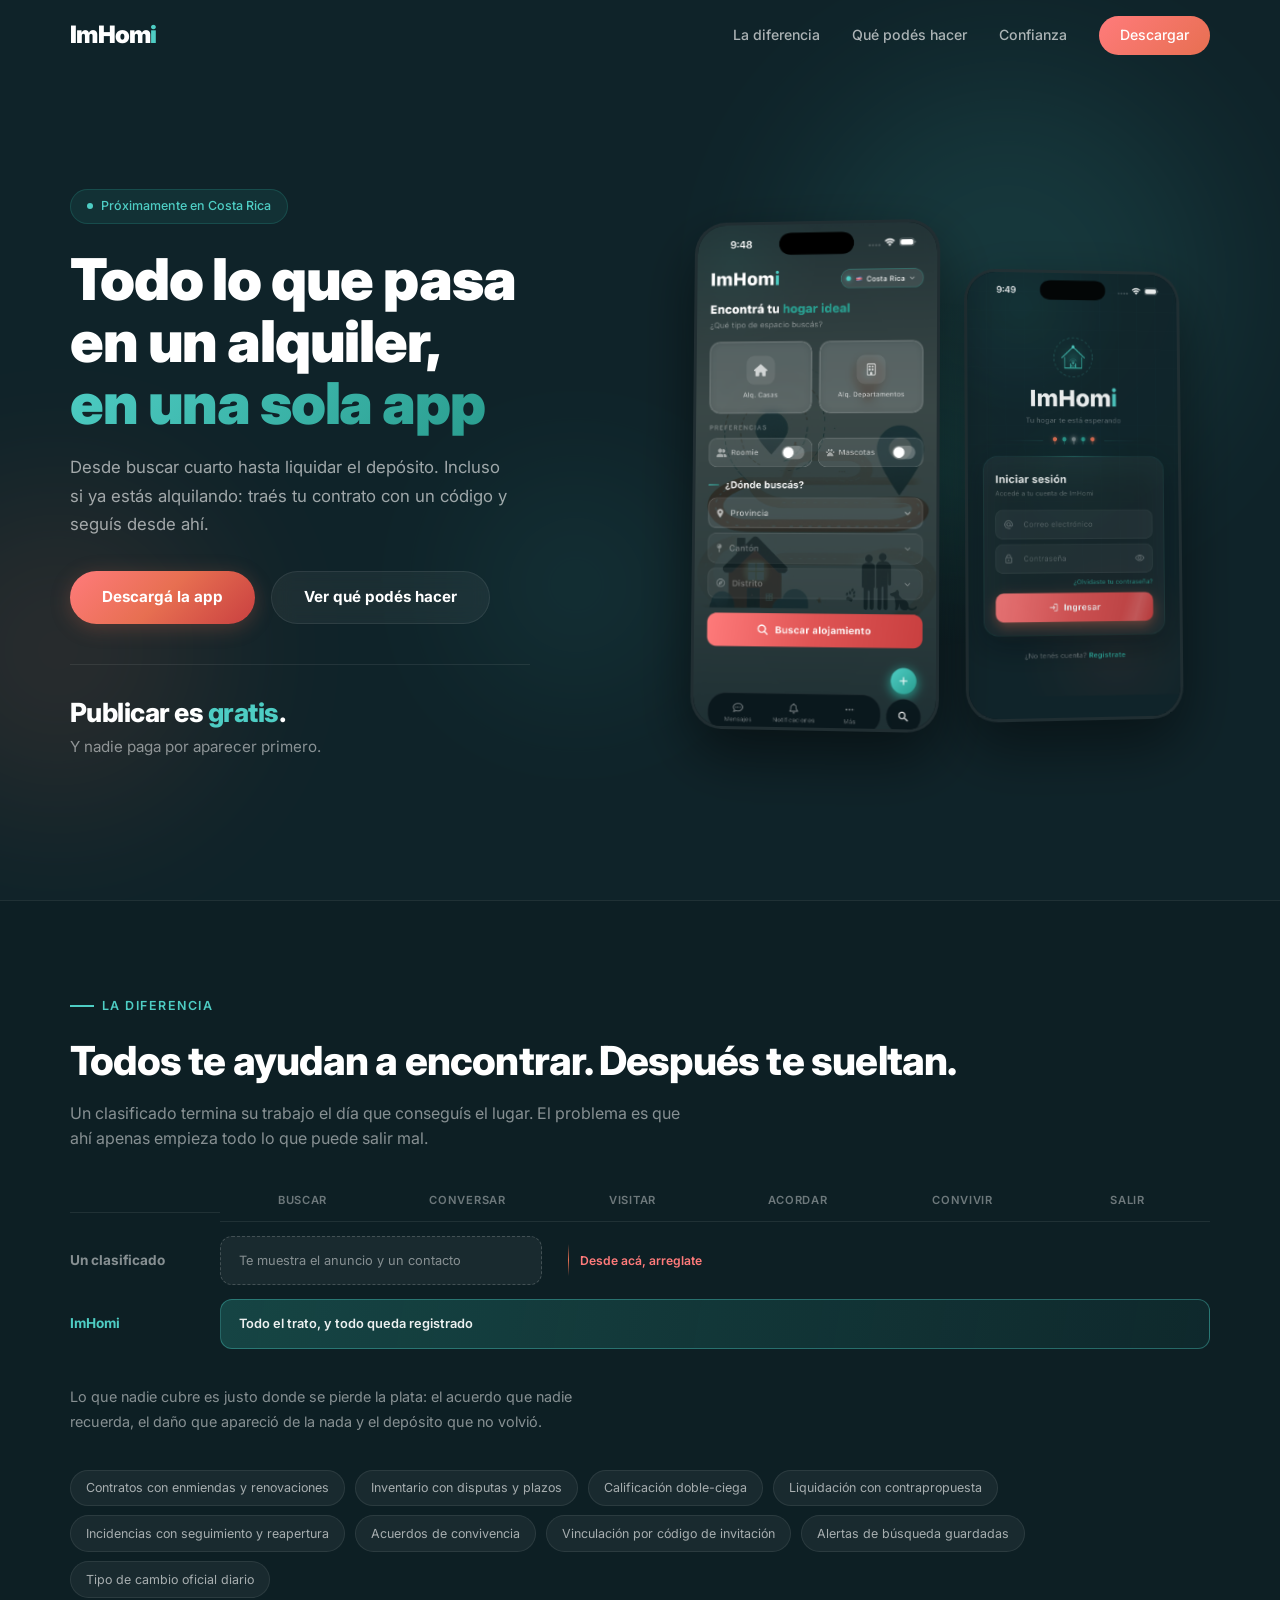
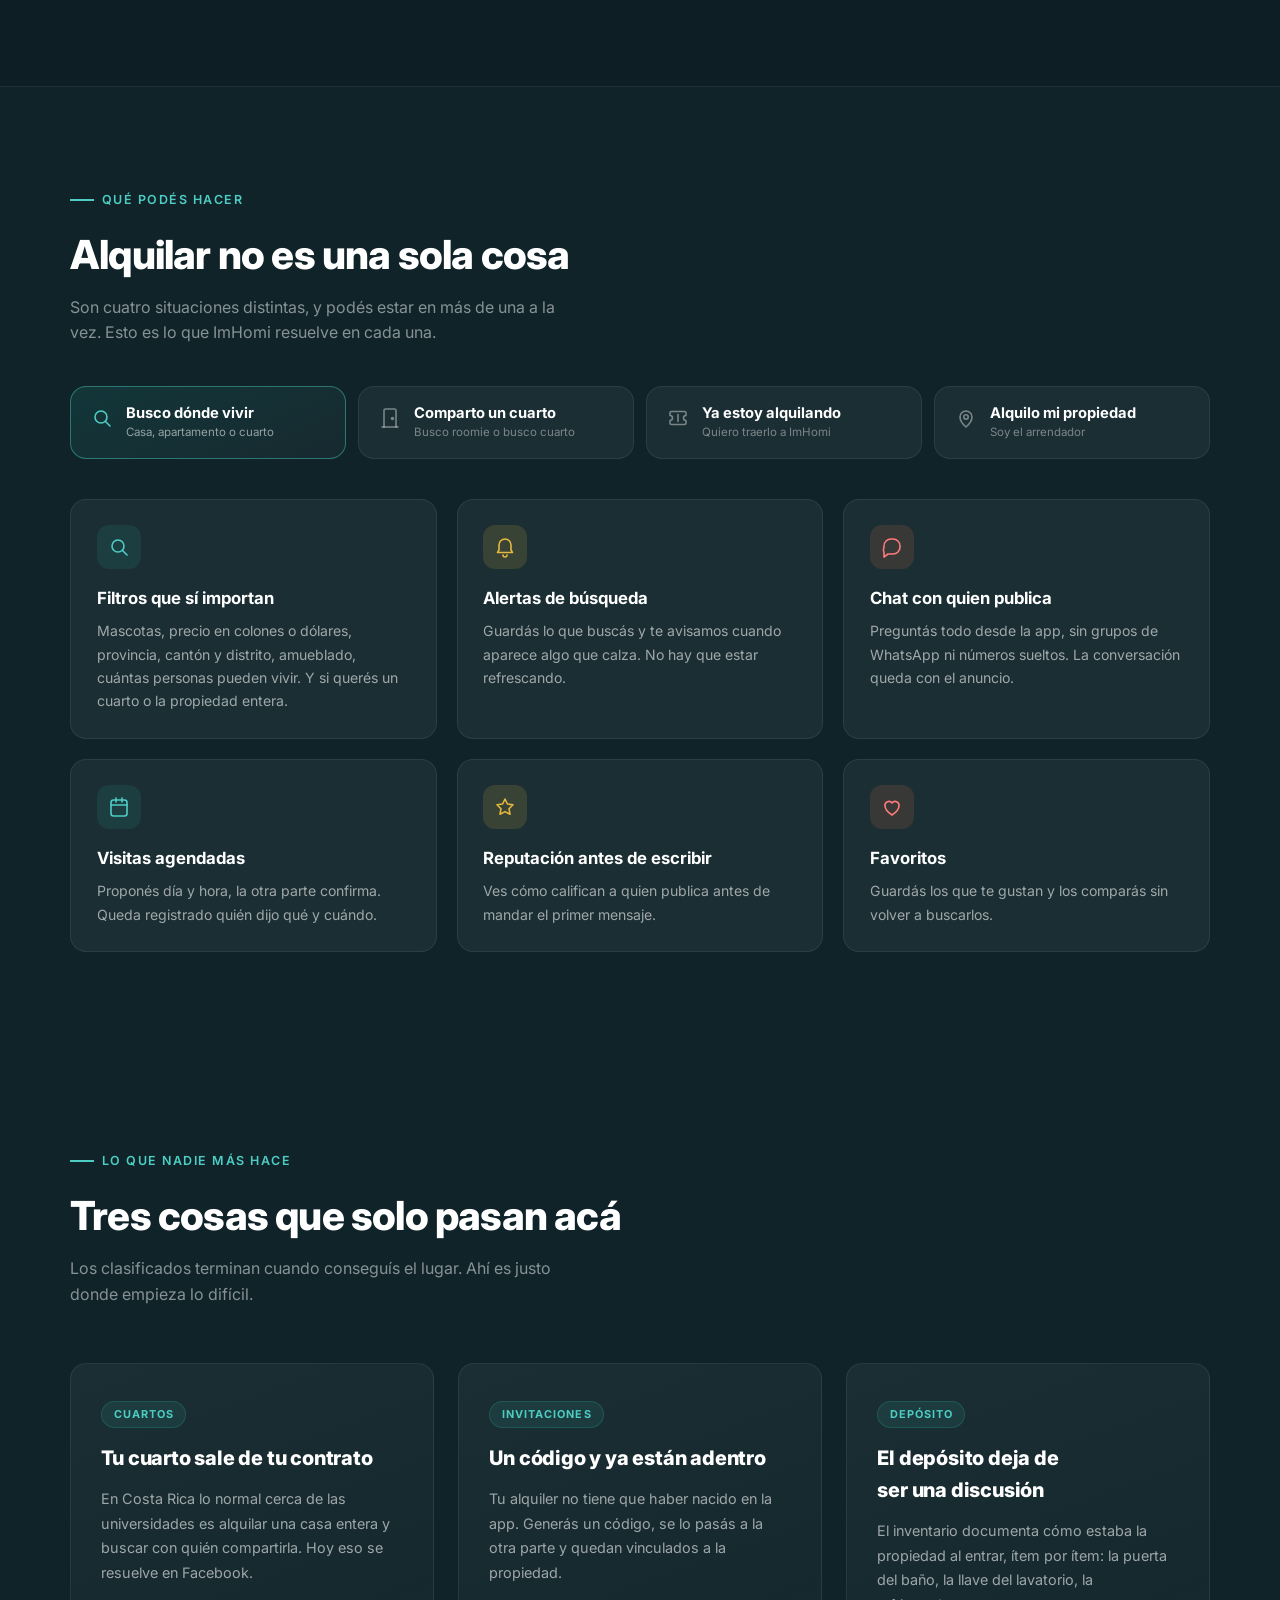
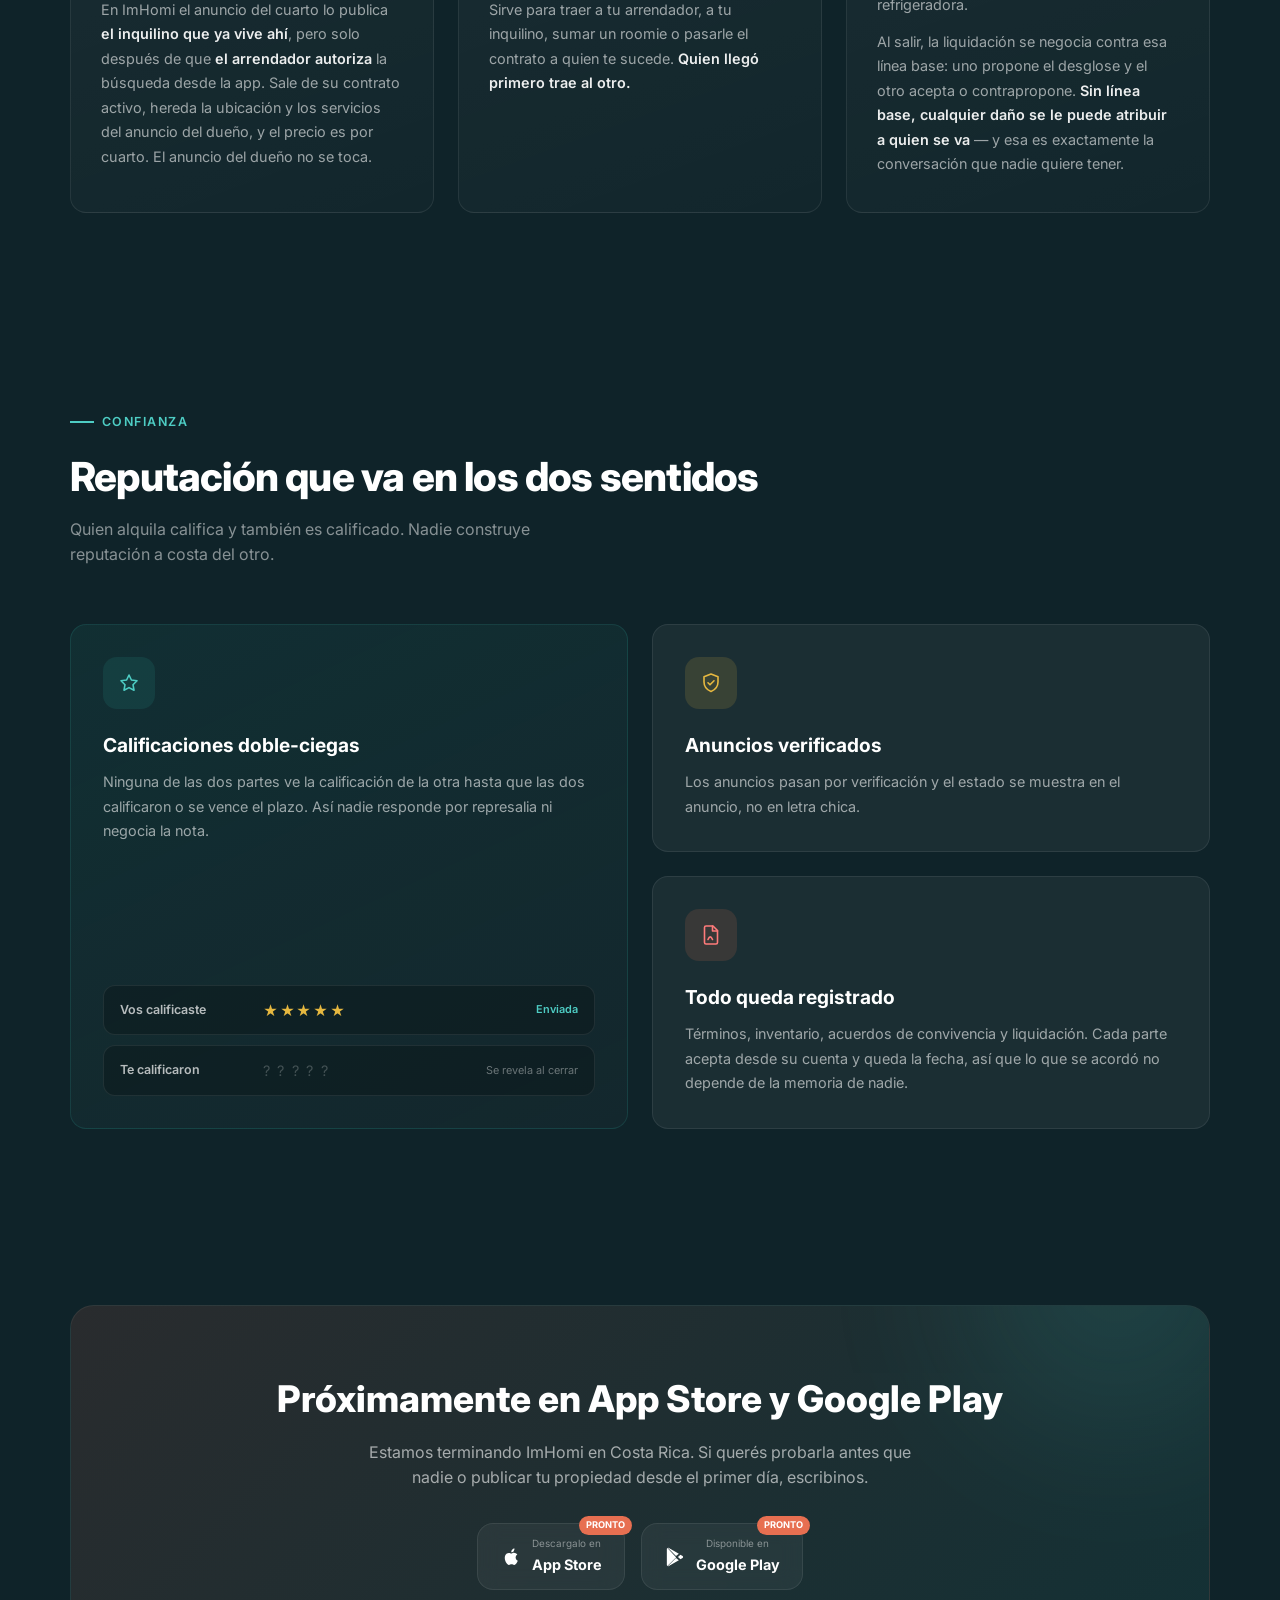
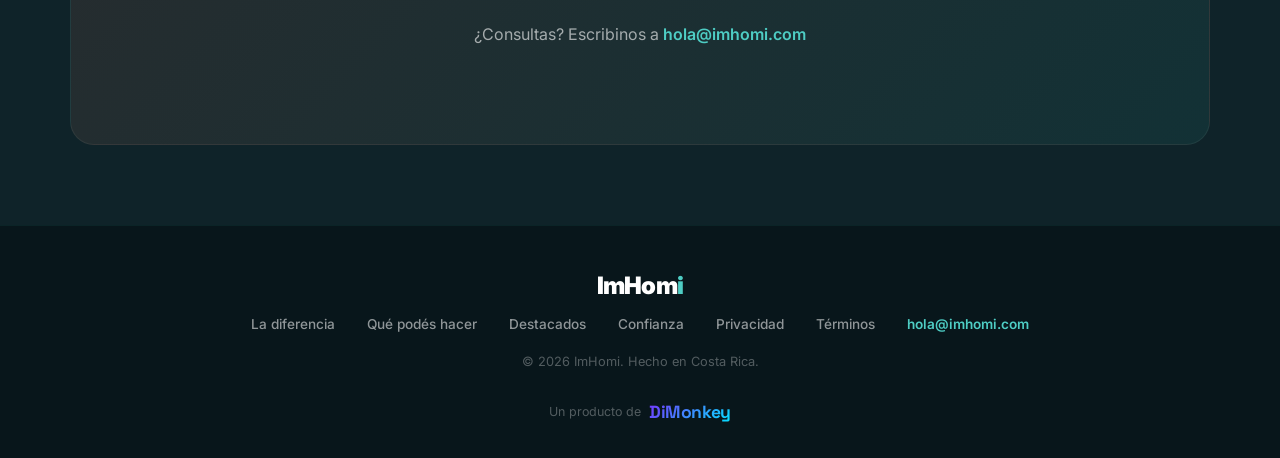
==== index.html @ 71121e6b "feat(landing): reorganizar el sitio alrededor de las capacidades de la app" ====
<!DOCTYPE html>
<html lang="es">
<head>
  <meta charset="UTF-8">
  <meta name="viewport" content="width=device-width, initial-scale=1.0">
  <title>ImHomi — Alquilar en Costa Rica, de principio a fin</title>
  <meta name="description" content="ImHomi cubre todo lo que pasa en un alquiler en Costa Rica: buscar casa o cuarto, chat, visitas, términos aceptados por ambas partes, convivencia, inventario y liquidación del depósito. Publicá gratis.">
  <meta name="keywords" content="alquiler Costa Rica, casas en alquiler, apartamentos en alquiler, cuartos en alquiler, roomie Costa Rica, contrato de alquiler, depósito de garantía, app alquiler Costa Rica">
  <meta property="og:title" content="ImHomi — Todo lo que pasa en un alquiler, en una sola app">
  <meta property="og:description" content="Desde buscar cuarto hasta liquidar el depósito. Incluso si ya estás alquilando: traés tu contrato con un código y seguís desde ahí.">
  <meta property="og:type" content="website">
  <meta property="og:locale" content="es_CR">
  <meta property="og:url" content="https://www.imhomi.com">
  <meta property="og:site_name" content="ImHomi">
  <meta property="og:image" content="https://www.imhomi.com/og-image.png">
  <meta property="og:image:width" content="1200">
  <meta property="og:image:height" content="630">
  <meta property="og:image:alt" content="ImHomi — todo lo que pasa en un alquiler, en una sola app">
  <meta name="twitter:card" content="summary_large_image">
  <meta name="twitter:title" content="ImHomi — Todo lo que pasa en un alquiler, en una sola app">
  <meta name="twitter:description" content="Desde buscar cuarto hasta liquidar el depósito. Incluso si ya estás alquilando.">
  <meta name="twitter:image" content="https://www.imhomi.com/og-image.png">
  <meta name="theme-color" content="#0F2329">
  <link rel="icon" href="/favicon.ico" sizes="16x16 32x32 48x48">
  <link rel="icon" href="/favicon.svg" type="image/svg+xml">
  <link rel="icon" href="/favicon-96.png" type="image/png" sizes="96x96">
  <link rel="apple-touch-icon" href="/apple-touch-icon.png">
  <link rel="manifest" href="/site.webmanifest">
  <link rel="preconnect" href="https://fonts.googleapis.com">
  <link rel="preconnect" href="https://fonts.gstatic.com" crossorigin>
  <link href="https://fonts.googleapis.com/css2?family=Inter:wght@300;400;500;600;700;800;900&family=Space+Grotesk:wght@500;600;700&display=swap" rel="stylesheet">
  <link rel="stylesheet" href="css/styles.css">
</head>
<body>

  <!-- Sprite de iconos. Trazo de 1.6 sobre grilla de 24, heredando currentColor. -->
  <svg class="icon-sprite" aria-hidden="true" focusable="false">
    <defs>
      <g id="i-search"><circle cx="11" cy="11" r="6"/><path d="M20 20l-4.5-4.5"/></g>
      <g id="i-bell"><path d="M18 15V10a6 6 0 1 0-12 0v5l-1.5 2.5h15L18 15Z"/><path d="M10 20a2 2 0 0 0 4 0"/></g>
      <g id="i-chat"><path d="M20 12a7 7 0 0 1-7 7H8l-4 3v-4.5A7 7 0 0 1 4 12v-1a7 7 0 0 1 7-7h2a7 7 0 0 1 7 7Z"/></g>
      <g id="i-calendar"><rect x="4" y="5" width="16" height="16" rx="2.5"/><path d="M4 10h16M9 3v4M15 3v4"/></g>
      <g id="i-star"><path d="M12 4l2.4 5 5.6.8-4 3.9 1 5.5-5-2.6-5 2.6 1-5.5-4-3.9 5.6-.8L12 4Z"/></g>
      <g id="i-heart"><path d="M12 20s-7-4.4-7-9.2A3.9 3.9 0 0 1 12 8a3.9 3.9 0 0 1 7 2.8C19 15.6 12 20 12 20Z"/></g>
      <g id="i-door"><path d="M6 21V4.5A1.5 1.5 0 0 1 7.5 3h9A1.5 1.5 0 0 1 18 4.5V21"/><path d="M4 21h16"/><circle cx="14.5" cy="12.5" r="1"/></g>
      <g id="i-users"><circle cx="9" cy="9" r="3.2"/><path d="M3.5 20a5.5 5.5 0 0 1 11 0"/><path d="M16 6.3a3.2 3.2 0 0 1 0 6.4M17.5 20a5.5 5.5 0 0 0-2.2-4.4"/></g>
      <g id="i-ticket"><path d="M4 9.5V7a1.5 1.5 0 0 1 1.5-1.5h13A1.5 1.5 0 0 1 20 7v2.5a2.5 2.5 0 0 0 0 5V17a1.5 1.5 0 0 1-1.5 1.5h-13A1.5 1.5 0 0 1 4 17v-2.5a2.5 2.5 0 0 0 0-5Z"/><path d="M12 8.5v7"/></g>
      <g id="i-split"><rect x="3.5" y="5" width="17" height="14" rx="2.5"/><path d="M12 5v14"/><circle cx="7.75" cy="12" r="1.3"/><circle cx="16.25" cy="12" r="1.3"/></g>
      <g id="i-clipboard"><rect x="5" y="5" width="14" height="16" rx="2"/><path d="M9 5V4a1 1 0 0 1 1-1h4a1 1 0 0 1 1 1v1"/><path d="M9 13l2 2 4-4"/></g>
      <g id="i-coins"><ellipse cx="12" cy="7" rx="6.5" ry="3"/><path d="M5.5 7v5c0 1.7 2.9 3 6.5 3s6.5-1.3 6.5-3V7"/><path d="M5.5 12v5c0 1.7 2.9 3 6.5 3s6.5-1.3 6.5-3v-5"/></g>
      <g id="i-shield"><path d="M12 3l7 2.8V11c0 4.3-2.9 7.8-7 9.4-4.1-1.6-7-5.1-7-9.4V5.8L12 3Z"/><path d="M9 11.8l2 2 4-4"/></g>
      <g id="i-clock"><circle cx="12" cy="12" r="8"/><path d="M12 7.5V12l3 2"/></g>
      <g id="i-tag"><path d="M11 3H4.5A1.5 1.5 0 0 0 3 4.5V11l9.5 9.5a1.5 1.5 0 0 0 2.1 0l6-6a1.5 1.5 0 0 0 0-2.1L11 3Z"/><circle cx="7.5" cy="7.5" r="1.2"/></g>
      <g id="i-doc"><path d="M14 3H7a1.5 1.5 0 0 0-1.5 1.5v15A1.5 1.5 0 0 0 7 21h10a1.5 1.5 0 0 0 1.5-1.5V7.5L14 3Z"/><path d="M13.5 3v5h5"/><path d="M9 16.5c1.5-3.5 3-3.5 4.5 0"/></g>
      <g id="i-pin"><path d="M12 21s6-5.2 6-10a6 6 0 1 0-12 0c0 4.8 6 10 6 10Z"/><circle cx="12" cy="11" r="2.2"/></g>
      <g id="i-swap"><path d="M4 8h13l-3-3M20 16H7l3 3"/></g>
    </defs>
  </svg>

  <!-- ==================== HEADER ==================== -->
  <header class="header" id="header">
    <div class="container">
      <a href="#hero" class="imhomi-logo">ImHom<span class="i-teal">i</span></a>
      <nav class="nav-links" id="nav">
        <a href="#diferencia">La diferencia</a>
        <a href="#capacidades">Qué podés hacer</a>
        <a href="#confianza">Confianza</a>
        <a href="#cta" class="nav-cta">Descargar</a>
      </nav>
      <button class="hamburger" id="hamburger" aria-label="Menú" aria-expanded="false">
        <span></span><span></span><span></span>
      </button>
    </div>
  </header>

  <!-- ==================== HERO ==================== -->
  <section class="hero" id="hero">
    <div class="orb orb--teal" style="width:420px;height:420px;top:8%;right:5%;"></div>
    <div class="orb orb--coral" style="width:320px;height:320px;bottom:10%;left:-8%;"></div>
    <div class="orb orb--teal" style="width:180px;height:180px;top:55%;left:38%;"></div>

    <div class="container">
      <div class="hero-text">
        <div class="hero-tag fade-in">
          <span class="dot"></span> Próximamente en Costa Rica
        </div>
        <h1 class="fade-in fade-in-d1">Todo lo que pasa en un alquiler, <span class="gradient-text">en una sola app</span></h1>
        <p class="fade-in fade-in-d2">
          Desde buscar cuarto hasta liquidar el depósito. Incluso si ya estás alquilando:
          traés tu contrato con un código y seguís desde ahí.
        </p>
        <div class="hero-buttons fade-in fade-in-d3">
          <a href="#cta" class="btn btn--coral">Descargá la app</a>
          <a href="#capacidades" class="btn btn--glass">Ver qué podés hacer</a>
        </div>

        <div class="hero-claim fade-in fade-in-d4">
          <strong>Publicar es <em>gratis</em>.</strong>
          <span>Y nadie paga por aparecer primero.</span>
        </div>
      </div>

      <div class="phones-showcase fade-in fade-in-d4">
        <div class="phone-glow"></div>
        <div class="phone phone--main">
          <div class="phone-screen">
            <img src="assets/images/screen-main.png" alt="Pantalla de búsqueda de ImHomi" loading="eager">
          </div>
        </div>
        <div class="phone phone--secondary">
          <div class="phone-screen">
            <img src="assets/images/screen-login.png" alt="Pantalla de inicio de sesión de ImHomi" loading="lazy">
          </div>
        </div>
      </div>
    </div>
  </section>

  <!-- ==================== LA DIFERENCIA ==================== -->
  <section class="gap" id="diferencia">
    <div class="container">
      <div class="gap-head">
        <div class="section-label fade-in">La diferencia</div>
        <h2 class="section-title fade-in">Todos te ayudan a encontrar. Después te sueltan.</h2>
        <p class="section-subtitle fade-in">
          Un clasificado termina su trabajo el día que conseguís el lugar. El problema es que
          ahí apenas empieza todo lo que puede salir mal.
        </p>
      </div>

      <!-- Pista comparativa. En pantallas angostas hace scroll horizontal
           dentro de su propio contenedor: la página nunca se mueve de lado. -->
      <div class="gap-scroll fade-in">
        <div class="gap-track">
          <span class="gap-corner" aria-hidden="true"></span>
          <!-- role explícito: display:contents descarta la semántica de lista
               en algunos lectores de pantalla. -->
          <ol class="gap-stages" role="list">
            <li>Buscar</li>
            <li>Conversar</li>
            <li>Visitar</li>
            <li>Acordar</li>
            <li>Convivir</li>
            <li>Salir</li>
          </ol>

          <span class="gap-name">Un clasificado</span>
          <div class="gap-bar gap-bar--them">
            <span>Te muestra el anuncio y un contacto</span>
          </div>
          <div class="gap-void">
            <span class="gap-cut">Desde acá, arreglate</span>
          </div>

          <span class="gap-name gap-name--us">ImHomi</span>
          <div class="gap-bar gap-bar--us">
            <span>Todo el trato, y todo queda registrado</span>
          </div>

          <!-- Rieles verticales: solo en móvil, donde las barras horizontales
               no caben. Son la comparación por longitud, que es el argumento. -->
          <span class="gap-rail gap-rail--them" aria-hidden="true"></span>
          <span class="gap-rail gap-rail--us" aria-hidden="true"></span>
        </div>
      </div>

      <p class="gap-foot fade-in">
        Lo que nadie cubre es justo donde se pierde la plata: el acuerdo que nadie recuerda,
        el daño que apareció de la nada y el depósito que no volvió.
      </p>

      <!-- Prueba de profundidad: lo que ya existe construido, sin adjetivos. -->
      <ul class="gap-proof fade-in">
        <li>Contratos con enmiendas y renovaciones</li>
        <li>Inventario con disputas y plazos</li>
        <li>Calificación doble-ciega</li>
        <li>Liquidación con contrapropuesta</li>
        <li>Incidencias con seguimiento y reapertura</li>
        <li>Acuerdos de convivencia</li>
        <li>Vinculación por código de invitación</li>
        <li>Alertas de búsqueda guardadas</li>
        <li>Tipo de cambio oficial diario</li>
      </ul>
    </div>
  </section>

  <!-- ==================== QUÉ PODÉS HACER ==================== -->
  <section class="caps" id="capacidades">
    <div class="container">
      <div class="caps-head">
        <div class="section-label fade-in">Qué podés hacer</div>
        <h2 class="section-title fade-in">Alquilar no es una sola cosa</h2>
        <p class="section-subtitle fade-in">
          Son cuatro situaciones distintas, y podés estar en más de una a la vez.
          Esto es lo que ImHomi resuelve en cada una.
        </p>
      </div>

      <div class="caps-tabs fade-in" role="tablist" aria-label="Situaciones de uso">
        <button class="caps-tab is-active" role="tab" id="tab-buscar" aria-controls="panel-buscar" aria-selected="true">
          <svg class="ico" viewBox="0 0 24 24" aria-hidden="true"><use href="#i-search"/></svg>
          <span><strong>Busco dónde vivir</strong><small>Casa, apartamento o cuarto</small></span>
        </button>
        <button class="caps-tab" role="tab" id="tab-cuarto" aria-controls="panel-cuarto" aria-selected="false" tabindex="-1">
          <svg class="ico" viewBox="0 0 24 24" aria-hidden="true"><use href="#i-door"/></svg>
          <span><strong>Comparto un cuarto</strong><small>Busco roomie o busco cuarto</small></span>
        </button>
        <button class="caps-tab" role="tab" id="tab-yaalquilo" aria-controls="panel-yaalquilo" aria-selected="false" tabindex="-1">
          <svg class="ico" viewBox="0 0 24 24" aria-hidden="true"><use href="#i-ticket"/></svg>
          <span><strong>Ya estoy alquilando</strong><small>Quiero traerlo a ImHomi</small></span>
        </button>
        <button class="caps-tab" role="tab" id="tab-propietario" aria-controls="panel-propietario" aria-selected="false" tabindex="-1">
          <svg class="ico" viewBox="0 0 24 24" aria-hidden="true"><use href="#i-pin"/></svg>
          <span><strong>Alquilo mi propiedad</strong><small>Soy el arrendador</small></span>
        </button>
      </div>

      <div class="caps-stage">
        <!-- 1 · Busco dónde vivir -->
        <div class="caps-panel is-active" role="tabpanel" id="panel-buscar" aria-labelledby="tab-buscar">
          <h3 class="caps-panel-title">Busco dónde vivir<span>Casa, apartamento o cuarto</span></h3>
          <ul class="caps-grid">
            <li class="cap">
              <span class="cap-ico cap-ico--teal"><svg viewBox="0 0 24 24" aria-hidden="true"><use href="#i-search"/></svg></span>
              <h3>Filtros que sí importan</h3>
              <p>Mascotas, precio en colones o dólares, provincia, cantón y distrito, amueblado, cuántas personas pueden vivir. Y si querés un cuarto o la propiedad entera.</p>
            </li>
            <li class="cap">
              <span class="cap-ico cap-ico--gold"><svg viewBox="0 0 24 24" aria-hidden="true"><use href="#i-bell"/></svg></span>
              <h3>Alertas de búsqueda</h3>
              <p>Guardás lo que buscás y te avisamos cuando aparece algo que calza. No hay que estar refrescando.</p>
            </li>
            <li class="cap">
              <span class="cap-ico cap-ico--coral"><svg viewBox="0 0 24 24" aria-hidden="true"><use href="#i-chat"/></svg></span>
              <h3>Chat con quien publica</h3>
              <p>Preguntás todo desde la app, sin grupos de WhatsApp ni números sueltos. La conversación queda con el anuncio.</p>
            </li>
            <li class="cap">
              <span class="cap-ico cap-ico--teal"><svg viewBox="0 0 24 24" aria-hidden="true"><use href="#i-calendar"/></svg></span>
              <h3>Visitas agendadas</h3>
              <p>Proponés día y hora, la otra parte confirma. Queda registrado quién dijo qué y cuándo.</p>
            </li>
            <li class="cap">
              <span class="cap-ico cap-ico--gold"><svg viewBox="0 0 24 24" aria-hidden="true"><use href="#i-star"/></svg></span>
              <h3>Reputación antes de escribir</h3>
              <p>Ves cómo califican a quien publica antes de mandar el primer mensaje.</p>
            </li>
            <li class="cap">
              <span class="cap-ico cap-ico--coral"><svg viewBox="0 0 24 24" aria-hidden="true"><use href="#i-heart"/></svg></span>
              <h3>Favoritos</h3>
              <p>Guardás los que te gustan y los comparás sin volver a buscarlos.</p>
            </li>
          </ul>
        </div>

        <!-- 2 · Comparto un cuarto -->
        <div class="caps-panel" role="tabpanel" id="panel-cuarto" aria-labelledby="tab-cuarto" hidden>
          <h3 class="caps-panel-title">Comparto un cuarto<span>Busco roomie o busco cuarto</span></h3>
          <ul class="caps-grid">
            <li class="cap">
              <span class="cap-ico cap-ico--teal"><svg viewBox="0 0 24 24" aria-hidden="true"><use href="#i-door"/></svg></span>
              <h3>Cuartos, no solo propiedades</h3>
              <p>Buscás cuartos como una categoría propia. El precio y el depósito que ves son <strong>por cuarto</strong>, no por la casa entera.</p>
            </li>
            <li class="cap cap--wide">
              <span class="cap-ico cap-ico--coral"><svg viewBox="0 0 24 24" aria-hidden="true"><use href="#i-doc"/></svg></span>
              <h3>Publicá tu cuarto, con permiso del dueño</h3>
              <p>Si ya vivís ahí y te sobra un cuarto, pedís la autorización a tu arrendador desde la app. Cuando la da, el anuncio sale de tu contrato activo y hereda ubicación y servicios del anuncio del dueño. Vos ponés tu precio y tu depósito. Nada de subarriendo a escondidas.</p>
            </li>
            <li class="cap">
              <span class="cap-ico cap-ico--gold"><svg viewBox="0 0 24 24" aria-hidden="true"><use href="#i-users"/></svg></span>
              <h3>Cuántos lugares quedan</h3>
              <p>El anuncio dice cuántos cupos tiene y cuántos siguen libres. Nadie escribe por un cuarto que ya se ocupó.</p>
            </li>
            <li class="cap">
              <span class="cap-ico cap-ico--teal"><svg viewBox="0 0 24 24" aria-hidden="true"><use href="#i-split"/></svg></span>
              <h3>Acuerdo de convivencia</h3>
              <p>Quién paga qué, desde cuándo y hasta cuándo. Con su propio estado, aparte del contrato del dueño.</p>
            </li>
            <li class="cap">
              <span class="cap-ico cap-ico--gold"><svg viewBox="0 0 24 24" aria-hidden="true"><use href="#i-star"/></svg></span>
              <h3>Calificá a tu roomie</h3>
              <p>La convivencia también deja reputación, no solo el trato con el arrendador.</p>
            </li>
          </ul>
        </div>

        <!-- 3 · Ya estoy alquilando -->
        <div class="caps-panel" role="tabpanel" id="panel-yaalquilo" aria-labelledby="tab-yaalquilo" hidden>
          <h3 class="caps-panel-title">Ya estoy alquilando<span>Quiero traerlo a ImHomi</span></h3>
          <ul class="caps-grid">
            <li class="cap cap--wide">
              <span class="cap-ico cap-ico--coral"><svg viewBox="0 0 24 24" aria-hidden="true"><use href="#i-ticket"/></svg></span>
              <h3>Traé tu alquiler con un código</h3>
              <p>No hace falta que empiece en ImHomi. Generás un código, se lo pasás a la otra parte y se une a la propiedad. Si todavía no tiene cuenta, se registra y acepta. Funciona en las dos direcciones: quien llegó primero trae al otro.</p>
            </li>
            <li class="cap">
              <span class="cap-ico cap-ico--teal"><svg viewBox="0 0 24 24" aria-hidden="true"><use href="#i-swap"/></svg></span>
              <h3>Cuatro maneras de sumarse</h3>
              <p>Tu arrendador, tu inquilino, un roomie, o quien te sucede en el contrato cuando te vas.</p>
            </li>
            <li class="cap">
              <span class="cap-ico cap-ico--gold"><svg viewBox="0 0 24 24" aria-hidden="true"><use href="#i-clipboard"/></svg></span>
              <h3>Inventario del inmueble</h3>
              <p>Registrás cómo estaba todo al entrar, ítem por ítem. Sin esa línea base, cualquier daño al salir se te puede atribuir a vos.</p>
            </li>
            <li class="cap">
              <span class="cap-ico cap-ico--coral"><svg viewBox="0 0 24 24" aria-hidden="true"><use href="#i-coins"/></svg></span>
              <h3>Liquidación del depósito</h3>
              <p>Al salir, una parte propone el desglose contra el inventario y la otra acepta o contrapropone. Se negocia dentro de la app, con todo a la vista, hasta que queda cerrado.</p>
            </li>
          </ul>
        </div>

        <!-- 4 · Alquilo mi propiedad -->
        <div class="caps-panel" role="tabpanel" id="panel-propietario" aria-labelledby="tab-propietario" hidden>
          <h3 class="caps-panel-title">Alquilo mi propiedad<span>Soy el arrendador</span></h3>
          <ul class="caps-grid">
            <li class="cap">
              <span class="cap-ico cap-ico--teal"><svg viewBox="0 0 24 24" aria-hidden="true"><use href="#i-tag"/></svg></span>
              <h3>Publicar es gratis</h3>
              <p>Sin comisión y sin pagar para que tu anuncio se vea. Publicás las veces que necesités.</p>
            </li>
            <li class="cap">
              <span class="cap-ico cap-ico--gold"><svg viewBox="0 0 24 24" aria-hidden="true"><use href="#i-shield"/></svg></span>
              <h3>Anuncio verificado</h3>
              <p>Pasás la verificación una vez y tu anuncio lo muestra. Quien busca sabe cuál mirar primero.</p>
            </li>
            <li class="cap">
              <span class="cap-ico cap-ico--coral"><svg viewBox="0 0 24 24" aria-hidden="true"><use href="#i-doc"/></svg></span>
              <h3>Términos que las dos partes aceptan</h3>
              <p>Nadie firma nada: cada parte acepta los términos en la app y quedan registrados. Las enmiendas y renovaciones también se aceptan una por una, así que siempre hay una sola versión vigente.</p>
            </li>
            <li class="cap">
              <span class="cap-ico cap-ico--teal"><svg viewBox="0 0 24 24" aria-hidden="true"><use href="#i-clock"/></svg></span>
              <h3>Te avisamos antes del vencimiento</h3>
              <p>Recordatorios automáticos conforme se acerca la fecha, para que renovar no se convierta en una carrera.</p>
            </li>
            <li class="cap">
              <span class="cap-ico cap-ico--gold"><svg viewBox="0 0 24 24" aria-hidden="true"><use href="#i-calendar"/></svg></span>
              <h3>Visitas ordenadas</h3>
              <p>Las solicitudes llegan a un solo lugar, con día y hora. Se acabó el hilo de mensajes cruzados.</p>
            </li>
            <li class="cap">
              <span class="cap-ico cap-ico--coral"><svg viewBox="0 0 24 24" aria-hidden="true"><use href="#i-star"/></svg></span>
              <h3>Reputación de los dos lados</h3>
              <p>Calificás al inquilino y el inquilino te califica a vos. La buena conducta se acumula.</p>
            </li>
          </ul>
        </div>
      </div>
    </div>
  </section>

  <!-- ==================== DESTACADOS ==================== -->
  <section class="hi" id="destacados">
    <div class="container">
      <div class="hi-head">
        <div class="section-label fade-in">Lo que nadie más hace</div>
        <h2 class="section-title fade-in">Tres cosas que solo pasan acá</h2>
        <p class="section-subtitle fade-in">
          Los clasificados terminan cuando conseguís el lugar. Ahí es justo donde empieza lo difícil.
        </p>
      </div>

      <div class="hi-grid">
        <article class="hi-card fade-in">
          <span class="hi-tag">Cuartos</span>
          <h3>Tu cuarto sale de tu contrato</h3>
          <p>
            En Costa Rica lo normal cerca de las universidades es alquilar una casa entera y buscar
            con quién compartirla. Hoy eso se resuelve en Facebook.
          </p>
          <p>
            En ImHomi el anuncio del cuarto lo publica <strong>el inquilino que ya vive ahí</strong>,
            pero solo después de que <strong>el arrendador autoriza</strong> la búsqueda desde la app.
            Sale de su contrato activo, hereda la ubicación y los servicios del anuncio del dueño, y
            el precio es por cuarto. El anuncio del dueño no se toca.
          </p>
        </article>

        <article class="hi-card fade-in fade-in-d1">
          <span class="hi-tag">Invitaciones</span>
          <h3>Un código y ya están adentro</h3>
          <p>
            Tu alquiler no tiene que haber nacido en la app. Generás un código, se lo pasás a la otra
            parte y quedan vinculados a la propiedad.
          </p>
          <p>
            Sirve para traer a tu arrendador, a tu inquilino, sumar un roomie o pasarle el contrato a
            quien te sucede. <strong>Quien llegó primero trae al otro.</strong>
          </p>
        </article>

        <article class="hi-card fade-in fade-in-d2">
          <span class="hi-tag">Depósito</span>
          <h3>El depósito deja de ser una discusión</h3>
          <p>
            El inventario documenta cómo estaba la propiedad al entrar, ítem por ítem: la puerta del
            baño, la llave del lavatorio, la refrigeradora.
          </p>
          <p>
            Al salir, la liquidación se negocia contra esa línea base: uno propone el desglose y el
            otro acepta o contrapropone. <strong>Sin línea base, cualquier daño se le puede atribuir
            a quien se va</strong> — y esa es exactamente la conversación que nadie quiere tener.
          </p>
        </article>
      </div>
    </div>
  </section>

  <!-- ==================== CONFIANZA ==================== -->
  <section class="trust" id="confianza">
    <div class="container">
      <div class="section-label fade-in">Confianza</div>
      <h2 class="section-title fade-in">Reputación que va en los dos sentidos</h2>
      <p class="section-subtitle fade-in">
        Quien alquila califica y también es calificado. Nadie construye reputación a costa del otro.
      </p>

      <div class="trust-grid">
        <div class="trust-card trust-card--wide fade-in">
          <div class="trust-icon fi-teal">
            <svg viewBox="0 0 24 24" aria-hidden="true"><use href="#i-star"/></svg>
          </div>
          <h3>Calificaciones doble-ciegas</h3>
          <p>
            Ninguna de las dos partes ve la calificación de la otra hasta que las dos calificaron o
            se vence el plazo. Así nadie responde por represalia ni negocia la nota.
          </p>
          <div class="trust-demo" aria-hidden="true">
            <div class="trust-demo-row">
              <span class="trust-demo-label">Vos calificaste</span>
              <span class="trust-demo-stars">★★★★★</span>
              <span class="trust-demo-state trust-demo-state--sent">Enviada</span>
            </div>
            <div class="trust-demo-row">
              <span class="trust-demo-label">Te calificaron</span>
              <span class="trust-demo-stars trust-demo-stars--hidden">? ? ? ? ?</span>
              <span class="trust-demo-state">Se revela al cerrar</span>
            </div>
          </div>
        </div>

        <div class="trust-card fade-in fade-in-d1">
          <div class="trust-icon fi-gold">
            <svg viewBox="0 0 24 24" aria-hidden="true"><use href="#i-shield"/></svg>
          </div>
          <h3>Anuncios verificados</h3>
          <p>Los anuncios pasan por verificación y el estado se muestra en el anuncio, no en letra chica.</p>
        </div>

        <div class="trust-card fade-in fade-in-d2">
          <div class="trust-icon fi-coral">
            <svg viewBox="0 0 24 24" aria-hidden="true"><use href="#i-doc"/></svg>
          </div>
          <h3>Todo queda registrado</h3>
          <p>Términos, inventario, acuerdos de convivencia y liquidación. Cada parte acepta desde su cuenta y queda la fecha, así que lo que se acordó no depende de la memoria de nadie.</p>
        </div>
      </div>
    </div>
  </section>

  <!-- ==================== CTA ==================== -->
  <section class="cta" id="cta">
    <div class="container">
      <div class="cta-box fade-in">
        <div class="orb orb--teal" style="width:300px;height:300px;top:-40%;right:-5%;"></div>
        <h2>Próximamente en App Store y Google Play</h2>
        <p>
          Estamos terminando ImHomi en Costa Rica. Si querés probarla antes que nadie o publicar
          tu propiedad desde el primer día, escribinos.
        </p>
        <div class="store-badges">
          <div class="store-badge">
            <span class="badge-soon">Pronto</span>
            <svg viewBox="0 0 24 24" aria-hidden="true"><path d="M17.05 12.54c-.02-2.2 1.8-3.26 1.88-3.31-1.02-1.5-2.61-1.7-3.18-1.72-1.35-.14-2.64.8-3.33.8-.69 0-1.75-.78-2.87-.76-1.48.02-2.84.86-3.6 2.18-1.53 2.66-.39 6.6 1.1 8.76.73 1.06 1.6 2.25 2.74 2.2 1.1-.04 1.51-.71 2.84-.71 1.32 0 1.7.71 2.86.69 1.18-.02 1.93-1.08 2.65-2.14.84-1.23 1.18-2.42 1.2-2.48-.03-.01-2.29-.88-2.31-3.5zM14.9 5.6c.6-.74 1.01-1.76.9-2.78-.87.04-1.93.58-2.56 1.31-.56.65-1.05 1.69-.92 2.68.97.08 1.97-.49 2.58-1.21z"/></svg>
            <div class="store-badge-text">
              <small>Descargalo en</small>
              <strong>App Store</strong>
            </div>
          </div>
          <div class="store-badge">
            <span class="badge-soon">Pronto</span>
            <svg viewBox="0 0 24 24" aria-hidden="true"><path d="M3.6 2.2c-.3.3-.5.8-.5 1.4v16.8c0 .6.2 1.1.5 1.4l.1.1 9.4-9.4v-.2L3.7 2.1l-.1.1zm12.6 6.3L13.1 11l-9-9c.2-.1.5-.1.7 0l11.4 6.5zM17.9 9.6l2.4 1.4c.7.4.7 1.6 0 2l-2.4 1.4-2.7-2.4 2.7-2.4zM13.1 13l3.1 2.5-11.4 6.5c-.2.1-.5.1-.7 0l9-9z"/></svg>
            <div class="store-badge-text">
              <small>Disponible en</small>
              <strong>Google Play</strong>
            </div>
          </div>
        </div>
        <p class="cta-contact">
          ¿Consultas? Escribinos a <a href="mailto:hola@imhomi.com">hola@imhomi.com</a>
        </p>
      </div>
    </div>
  </section>

  <!-- ==================== FOOTER ==================== -->
  <footer class="footer">
    <div class="container">
      <a href="#hero" class="imhomi-logo">ImHom<span class="i-teal">i</span></a>
      <nav class="footer-links">
        <a href="#diferencia">La diferencia</a>
        <a href="#capacidades">Qué podés hacer</a>
        <a href="#destacados">Destacados</a>
        <a href="#confianza">Confianza</a>
        <a href="privacy.html">Privacidad</a>
        <a href="terms.html">Términos</a>
        <a href="mailto:hola@imhomi.com" class="footer-email">hola@imhomi.com</a>
      </nav>
      <p class="footer-copy">© <span id="year">2026</span> ImHomi. Hecho en Costa Rica.</p>
      <a href="https://www.dimonkey.com" target="_blank" rel="noopener" class="footer-brand">
        Un producto de <span class="dm-logo">DiMonkey</span>
      </a>
    </div>
  </footer>

  <script src="js/main.js"></script>
</body>
</html>
---- css/styles.css ----
/* =============================================
   ImHomi Landing — v2 Dark Theme
   Palette from mobile app + DiMonkey branding
   ============================================= */
*, *::before, *::after { margin: 0; padding: 0; box-sizing: border-box; }

:root {
  --bg-primary:    #0F2329;
  --bg-nav:        #08161B;
  --bg-card:       #1E3842;
  --bg-tertiary:   #264653;
  --coral:         #E76F51;
  --coral-light:   #FF7B7B;
  --coral-dark:    #C94040;
  --teal:          #2A9D8F;
  --teal-light:    #4ECDC4;
  --white:         #FFFFFF;
  --gold:          #E6B840;
  --dm-purple:     #7B2FFF;
  --dm-cyan:       #00E5FF;
  --glass-bg:      rgba(255,255,255,0.05);
  --glass-border:  rgba(255,255,255,0.08);
  --glass-hover:   rgba(255,255,255,0.1);
  --radius:        16px;
  --radius-pill:   30px;
  --transition:    0.35s cubic-bezier(0.4, 0, 0.2, 1);
}

html { scroll-behavior: smooth; font-size: 16px; }

body {
  font-family: 'Inter', system-ui, sans-serif;
  color: var(--white);
  background: var(--bg-primary);
  line-height: 1.6;
  overflow-x: hidden;
}

a { color: inherit; text-decoration: none; }
img { max-width: 100%; display: block; }
ul { list-style: none; }
.container { width: 90%; max-width: 1140px; margin: 0 auto; }

/* Scrollbar */
::-webkit-scrollbar { width: 6px; }
::-webkit-scrollbar-track { background: var(--bg-nav); }
::-webkit-scrollbar-thumb { background: var(--teal); border-radius: 3px; }

/* ---------- Animated Orbs ---------- */
.orb {
  position: absolute; border-radius: 50%; filter: blur(80px);
  opacity: 0.12; pointer-events: none; z-index: 0;
}
.orb--teal { background: var(--teal-light); animation: orbFloat 8s ease-in-out infinite; }
.orb--coral { background: var(--coral); animation: orbFloat 10s ease-in-out infinite reverse; }
@keyframes orbFloat {
  0%, 100% { transform: translate(0, 0) scale(1); opacity: 0.10; }
  33%  { transform: translate(30px, -40px) scale(1.1); opacity: 0.16; }
  66%  { transform: translate(-20px, 20px) scale(0.95); opacity: 0.08; }
}

/* ---------- Fade-in Animations ---------- */
.fade-in {
  opacity: 0; transform: translateY(28px);
  transition: opacity 0.7s ease, transform 0.7s ease;
}
.fade-in.visible { opacity: 1; transform: translateY(0); }
.fade-in-d1 { transition-delay: 0.1s; }
.fade-in-d2 { transition-delay: 0.2s; }
.fade-in-d3 { transition-delay: 0.3s; }
.fade-in-d4 { transition-delay: 0.4s; }

/* ---------- ImHomi Text Logo ---------- */
.imhomi-logo {
  font-family: 'Inter', sans-serif;
  font-weight: 900;
  font-size: 1.5rem;
  letter-spacing: -0.03em;
  line-height: 1;
}
.imhomi-logo .i-teal { color: var(--teal-light); }

/* ============ HEADER ============ */
.header {
  position: fixed; top: 0; left: 0; right: 0;
  z-index: 1000; padding: 1rem 0;
  transition: background var(--transition), backdrop-filter var(--transition), padding var(--transition);
}
.header.scrolled {
  background: rgba(8, 22, 27, 0.88);
  backdrop-filter: blur(24px);
  -webkit-backdrop-filter: blur(24px);
  border-bottom: 1px solid rgba(42, 157, 143, 0.15);
  padding: 0.65rem 0;
}
.header .container {
  display: flex; align-items: center; justify-content: space-between;
}

.nav-links { display: flex; gap: 2rem; align-items: center; }
.nav-links a {
  font-size: 0.88rem; font-weight: 500;
  color: rgba(255, 255, 255, 0.65);
  transition: color var(--transition);
  position: relative;
}
.nav-links a:hover,
.nav-links a.active { color: var(--teal-light); }
.nav-links a::after {
  content: ''; position: absolute; bottom: -4px; left: 0;
  width: 0; height: 2px; background: var(--teal-light);
  transition: width var(--transition);
}
.nav-links a:hover::after,
.nav-links a.active::after { width: 100%; }

.nav-cta {
  padding: 0.5rem 1.3rem;
  border-radius: var(--radius-pill);
  background: linear-gradient(135deg, var(--coral-light), var(--coral));
  font-weight: 600; font-size: 0.85rem;
  color: var(--white) !important;
  transition: transform var(--transition), box-shadow var(--transition);
}
.nav-cta:hover {
  transform: translateY(-1px);
  box-shadow: 0 4px 20px rgba(231, 111, 81, 0.35);
}
.nav-cta::after { display: none !important; }

/* Hamburger */
.hamburger {
  display: none; flex-direction: column; gap: 5px;
  cursor: pointer; background: none; border: none; padding: 4px;
}
.hamburger span {
  width: 24px; height: 2px; background: var(--white);
  border-radius: 2px; transition: var(--transition);
}

/* ============ HERO ============ */
.hero {
  min-height: 100vh; display: flex; align-items: center;
  padding: 7rem 0 4rem; position: relative; overflow: hidden;
}
.hero .container {
  display: grid; grid-template-columns: 1fr 1fr;
  gap: 3rem; align-items: center;
  position: relative; z-index: 1;
}

.hero-tag {
  display: inline-flex; align-items: center; gap: 0.5rem;
  padding: 0.4rem 1rem; border-radius: var(--radius-pill);
  background: rgba(42, 157, 143, 0.12);
  border: 1px solid rgba(42, 157, 143, 0.25);
  font-size: 0.78rem; font-weight: 500; color: var(--teal-light);
  margin-bottom: 1.5rem;
}
.hero-tag .dot {
  width: 6px; height: 6px; background: var(--teal-light);
  border-radius: 50%; animation: pulse 2s ease-in-out infinite;
}
@keyframes pulse { 0%, 100% { opacity: 1; } 50% { opacity: 0.3; } }

.hero h1 {
  font-size: clamp(2.4rem, 5vw, 3.6rem);
  font-weight: 900; line-height: 1.08;
  margin-bottom: 1.2rem; letter-spacing: -0.02em;
  text-wrap: balance;
}
.hero h1 .gradient-text {
  background: linear-gradient(135deg, var(--teal-light), var(--teal));
  -webkit-background-clip: text; -webkit-text-fill-color: transparent;
  background-clip: text;
}
.hero p {
  font-size: 1.05rem; color: rgba(255, 255, 255, 0.6);
  max-width: 440px; margin-bottom: 2rem; line-height: 1.7;
}

.hero-buttons { display: flex; gap: 1rem; flex-wrap: wrap; }

/* ---------- Buttons ---------- */
.btn {
  display: inline-flex; align-items: center; gap: 0.5rem;
  padding: 0.85rem 2rem; border-radius: var(--radius-pill);
  font-weight: 700; font-size: 0.95rem; border: none; cursor: pointer;
  transition: transform var(--transition), box-shadow var(--transition);
}
.btn:hover { transform: translateY(-2px); }

.btn--coral {
  background: linear-gradient(135deg, var(--coral-light), var(--coral), var(--coral-dark));
  color: var(--white); box-shadow: 0 4px 20px rgba(231, 111, 81, 0.25);
}
.btn--coral:hover { box-shadow: 0 8px 30px rgba(231, 111, 81, 0.4); }

.btn--glass {
  background: var(--glass-bg); border: 1px solid var(--glass-border);
  color: var(--white); backdrop-filter: blur(10px);
}
.btn--glass:hover { background: var(--glass-hover); }

/* ---------- Phone Showcase ---------- */
.phones-showcase {
  display: flex; gap: 1.5rem; justify-content: center; align-items: center;
  position: relative; perspective: 1200px;
}
.phone-glow {
  position: absolute; width: 350px; height: 350px;
  background: radial-gradient(circle, rgba(42, 157, 143, 0.16) 0%, transparent 70%);
  border-radius: 50%; top: 50%; left: 50%;
  transform: translate(-50%, -50%); z-index: -1;
  animation: glowPulse 5s ease-in-out infinite;
}
@keyframes glowPulse {
  0%, 100% { transform: translate(-50%, -50%) scale(1); opacity: 0.5; }
  50% { transform: translate(-50%, -50%) scale(1.15); opacity: 0.9; }
}

.phone {
  border-radius: 32px; border: 3px solid rgba(255, 255, 255, 0.1);
  background: var(--bg-nav); overflow: hidden; position: relative;
  box-shadow: 0 25px 60px rgba(0, 0, 0, 0.5), inset 0 0 30px rgba(0, 0, 0, 0.3);
  transition: transform 0.6s ease;
}
.phone--main {
  width: 250px; height: 510px;
  transform: rotateY(-5deg) rotateX(2deg); z-index: 2;
}
.phone--secondary {
  width: 220px; height: 450px;
  transform: rotateY(6deg) rotateX(2deg) translateY(20px);
  z-index: 1; opacity: 0.9;
}
.phone--main:hover { transform: rotateY(0) rotateX(0) scale(1.02); }
.phone--secondary:hover { transform: rotateY(0) rotateX(0) translateY(10px) scale(1.02); opacity: 1; }

.phone-screen { width: 100%; height: 100%; }
.phone-screen img { width: 100%; height: 100%; object-fit: cover; object-position: top; }

/* ============ SECTION SHARED ============ */
.section-label {
  display: inline-flex; align-items: center; gap: 0.5rem;
  font-size: 0.78rem; font-weight: 600; color: var(--teal-light);
  text-transform: uppercase; letter-spacing: 0.12em; margin-bottom: 0.8rem;
}
.section-label::before {
  content: ''; width: 24px; height: 2px; background: var(--teal-light);
}

.section-title {
  font-size: clamp(1.8rem, 4vw, 2.5rem);
  font-weight: 800; margin-bottom: 0.5rem; letter-spacing: -0.02em;
  text-wrap: balance;
}
.section-subtitle {
  color: rgba(255, 255, 255, 0.5); font-size: 1rem;
  margin-bottom: 3.5rem; max-width: 500px;
  text-wrap: pretty;
}

/* ============ ICONOS ============ */
/* El sprite vive en el DOM pero no ocupa lugar. */
.icon-sprite { position: absolute; width: 0; height: 0; overflow: hidden; }

/* Los iconos son de trazo y heredan el color del contenedor. */
.ico,
.cap-ico svg,
.trust-icon svg {
  width: 24px; height: 24px;
  fill: none; stroke: currentColor; stroke-width: 1.6;
  stroke-linecap: round; stroke-linejoin: round;
}

/* ============ CAPACIDADES (qué podés hacer) ============ */
.caps { padding: 6rem 0; position: relative; }
.caps-head { margin-bottom: 2.5rem; }
.caps-head .section-subtitle { margin-bottom: 0; }

/* --- Selector de situación --- */
.caps-tabs {
  display: grid; grid-template-columns: repeat(4, 1fr);
  gap: 0.75rem; margin-bottom: 2.5rem;
}
.caps-tab {
  display: flex; align-items: flex-start; gap: 0.75rem;
  text-align: left; padding: 1.1rem 1.2rem;
  border-radius: var(--radius);
  background: var(--glass-bg); border: 1px solid var(--glass-border);
  color: inherit; font: inherit; cursor: pointer;
  transition: background var(--transition), border-color var(--transition), transform var(--transition);
}
.caps-tab:hover { background: var(--glass-hover); transform: translateY(-2px); }
.caps-tab:focus-visible { outline: 2px solid var(--teal-light); outline-offset: 3px; }
.caps-tab .ico {
  flex: none; margin-top: 2px;
  color: rgba(255, 255, 255, 0.42);
  transition: color var(--transition);
}
.caps-tab > span { display: flex; flex-direction: column; gap: 0.15rem; min-width: 0; }
.caps-tab strong { font-size: 0.92rem; font-weight: 700; line-height: 1.25; }
.caps-tab small {
  font-size: 0.72rem; line-height: 1.3;
  color: rgba(255, 255, 255, 0.42);
}
.caps-tab.is-active {
  background: linear-gradient(155deg, rgba(42, 157, 143, 0.16), rgba(255, 255, 255, 0.03));
  border-color: rgba(78, 205, 196, 0.45);
}
.caps-tab.is-active .ico { color: var(--teal-light); }
.caps-tab.is-active small { color: rgba(255, 255, 255, 0.55); }

/* --- Panel de capacidades --- */
.caps-panel[hidden] { display: none; }

/* Encabezado de cada situación. En escritorio el nombre lo da la pestaña;
   en móvil no hay pestañas y este toma su lugar. */
.caps-panel-title { display: none; }
.caps-panel { animation: capsIn 0.4s ease both; }
@keyframes capsIn {
  from { opacity: 0; transform: translateY(14px); }
  to   { opacity: 1; transform: none; }
}

.caps-grid {
  display: grid; grid-template-columns: repeat(3, 1fr);
  gap: 1.25rem;
}
.cap {
  background: var(--glass-bg); border: 1px solid var(--glass-border);
  border-radius: var(--radius); padding: 1.6rem;
  transition: transform var(--transition), background var(--transition), border-color var(--transition);
}
.cap:hover {
  transform: translateY(-4px); background: var(--glass-hover);
  border-color: rgba(42, 157, 143, 0.22);
}
.cap--wide { grid-column: span 2; }

.cap-ico {
  width: 44px; height: 44px; border-radius: 12px;
  display: flex; align-items: center; justify-content: center;
  margin-bottom: 1rem;
}
.cap-ico--teal  { background: rgba(42, 157, 143, 0.15); color: var(--teal-light); }
.cap-ico--gold  { background: rgba(230, 184, 64, 0.14); color: var(--gold); }
.cap-ico--coral { background: rgba(231, 111, 81, 0.14); color: var(--coral-light); }

.cap h3 { font-size: 1.05rem; font-weight: 700; margin-bottom: 0.45rem; }
.cap p {
  font-size: 0.88rem; line-height: 1.65;
  color: rgba(255, 255, 255, 0.58);
}
.cap p strong { color: rgba(255, 255, 255, 0.9); font-weight: 600; }

/* ============ LA DIFERENCIA (pista comparativa) ============ */
.gap {
  padding: 5.5rem 0; position: relative;
  border-top: 1px solid var(--glass-border);
  border-bottom: 1px solid var(--glass-border);
  background: rgba(0, 0, 0, 0.12);
}
.gap-head { margin-bottom: 2.5rem; }
.gap-head .section-subtitle { margin-bottom: 0; max-width: 620px; }

/* La pista es ancha por naturaleza: scrollea dentro de su caja, nunca el body. */
.gap-scroll { overflow-x: auto; padding-bottom: 0.5rem; }
/* Sin gap de columna: así la regla del encabezado sale continua y las
   barras se miden contra las etapas sin desfase. */
.gap-track {
  display: grid;
  grid-template-columns: 150px repeat(6, minmax(104px, 1fr));
  gap: 0.85rem 0;
  align-items: center;
  min-width: 780px;
}

/* Fila 1: encabezados de etapa. El <ol> se disuelve para que cada
   etapa caiga en su propia columna. */
.gap-stages { display: contents; }
.gap-corner,
.gap-stages li {
  padding-bottom: 0.7rem;
  border-bottom: 1px solid var(--glass-border);
}
.gap-stages li {
  list-style: none;          /* el <ol> ordena; el número no aporta acá */
  font-size: 0.7rem; font-weight: 600;
  letter-spacing: 0.06em; text-transform: uppercase;
  color: rgba(255, 255, 255, 0.4);
  text-align: center;
}

.gap-name {
  font-size: 0.85rem; font-weight: 700;
  color: rgba(255, 255, 255, 0.5);
  padding-right: 1rem;
}
.gap-name--us { color: var(--teal-light); }

.gap-bar {
  display: flex; align-items: center;
  padding: 0.95rem 1.15rem; border-radius: 12px;
  font-size: 0.8rem; line-height: 1.35;
}
.gap-bar--them {
  grid-column: span 2; margin-right: 0.5rem;
  background: rgba(255, 255, 255, 0.05);
  border: 1px dashed rgba(255, 255, 255, 0.18);
  color: rgba(255, 255, 255, 0.48);
}
.gap-bar--us {
  grid-column: span 6;
  background: linear-gradient(100deg, rgba(42, 157, 143, 0.3), rgba(42, 157, 143, 0.08));
  border: 1px solid rgba(78, 205, 196, 0.38);
  color: rgba(255, 255, 255, 0.92); font-weight: 600;
}

/* Donde el clasificado ya no está. */
.gap-void {
  grid-column: span 4;
  display: flex; align-items: center; padding-left: 1.15rem;
}
.gap-cut {
  display: inline-flex; align-items: center; gap: 0.65rem;
  font-size: 0.76rem; font-weight: 600; color: var(--coral-light);
}
.gap-cut::before {
  content: ''; width: 1px; height: 32px;
  background: linear-gradient(180deg, transparent, var(--coral), transparent);
}

.gap-rail { display: none; }   /* solo existen en el layout angosto */

.gap-foot {
  margin-top: 1.8rem; max-width: 62ch;
  font-size: 0.9rem; line-height: 1.7;
  color: rgba(255, 255, 255, 0.5);
}

/* Profundidad como prueba: lo construido, enumerado sin adjetivos. */
.gap-proof {
  display: flex; flex-wrap: wrap; gap: 0.6rem;
  margin-top: 2.2rem;
}
.gap-proof li {
  padding: 0.45rem 0.95rem; border-radius: var(--radius-pill);
  background: var(--glass-bg); border: 1px solid var(--glass-border);
  font-size: 0.78rem; color: rgba(255, 255, 255, 0.62);
}

/* ============ DESTACADOS ============ */
.hi { padding: 6rem 0; position: relative; }
.hi-head { margin-bottom: 3rem; }

.hi-grid { display: grid; grid-template-columns: repeat(3, 1fr); gap: 1.5rem; }
.hi-card {
  padding: 2.2rem 1.9rem; border-radius: var(--radius);
  background: linear-gradient(160deg, rgba(255, 255, 255, 0.05), rgba(255, 255, 255, 0.015));
  border: 1px solid var(--glass-border);
  transition: transform var(--transition), border-color var(--transition);
}
.hi-card:hover { transform: translateY(-4px); border-color: rgba(42, 157, 143, 0.25); }

/* La etiqueta nombra el tema de la tarjeta; no son pasos de una secuencia. */
.hi-tag {
  display: inline-block; margin-bottom: 0.9rem;
  padding: 0.25rem 0.7rem; border-radius: var(--radius-pill);
  background: rgba(42, 157, 143, 0.14);
  border: 1px solid rgba(42, 157, 143, 0.28);
  font-size: 0.68rem; font-weight: 700;
  letter-spacing: 0.1em; text-transform: uppercase;
  color: var(--teal-light);
}
.hi-card h3 {
  font-size: 1.25rem; font-weight: 800;
  margin-bottom: 0.8rem; letter-spacing: -0.01em; text-wrap: balance;
}
.hi-card p {
  font-size: 0.9rem; line-height: 1.7;
  color: rgba(255, 255, 255, 0.58);
}
.hi-card p + p { margin-top: 0.8rem; }
.hi-card p strong { color: rgba(255, 255, 255, 0.92); font-weight: 600; }

/* ============ HERO CLAIM ============ */
/* Un solo enunciado en vez de tres datos: el hero ya carga suficiente.
   La primera línea le habla a quien publica, la segunda a quien busca. */
.hero-claim {
  margin-top: 2.5rem; padding-top: 2rem;
  border-top: 1px solid var(--glass-border);
  max-width: 460px;
}
.hero-claim strong {
  display: block;
  font-size: 1.65rem; font-weight: 800;
  letter-spacing: -0.02em; line-height: 1.15;
}
.hero-claim em { font-style: normal; color: var(--teal-light); }
.hero-claim span {
  display: block; margin-top: 0.45rem;
  font-size: 0.95rem; color: rgba(255, 255, 255, 0.5);
}

/* ============ TRUST (confianza) ============ */
.trust { padding: 6rem 0; position: relative; }

.trust-grid {
  display: grid; grid-template-columns: repeat(2, 1fr);
  gap: 1.5rem;
}

.trust-card {
  background: var(--glass-bg); border: 1px solid var(--glass-border);
  border-radius: var(--radius); padding: 2rem;
  transition: transform var(--transition), background var(--transition), border-color var(--transition);
}
.trust-card:hover {
  transform: translateY(-4px); background: var(--glass-hover);
  border-color: rgba(42, 157, 143, 0.22);
}
.trust-card--wide {
  grid-row: span 2;
  background: linear-gradient(155deg, rgba(42, 157, 143, 0.10), rgba(255, 255, 255, 0.02));
  border-color: rgba(42, 157, 143, 0.2);
  display: flex; flex-direction: column;
}

.trust-icon {
  width: 52px; height: 52px; border-radius: 14px;
  display: flex; align-items: center; justify-content: center;
  margin-bottom: 1.3rem;
}
.trust-card h3 { font-size: 1.2rem; font-weight: 700; margin-bottom: 0.6rem; }
.trust-card p {
  font-size: 0.9rem; line-height: 1.7;
  color: rgba(255, 255, 255, 0.58);
}
.trust-card p strong { color: rgba(255, 255, 255, 0.9); font-weight: 600; }

.trust-demo {
  margin-top: auto; padding-top: 1.6rem;
  display: flex; flex-direction: column; gap: 0.6rem;
}
.trust-demo-row {
  display: flex; align-items: center; gap: 0.8rem; flex-wrap: wrap;
  padding: 0.8rem 1rem; border-radius: 12px;
  background: rgba(0, 0, 0, 0.22);
  border: 1px solid var(--glass-border);
}
.trust-demo-label {
  font-size: 0.78rem; font-weight: 600;
  color: rgba(255, 255, 255, 0.7); min-width: 130px;
}
.trust-demo-stars { color: var(--gold); font-size: 0.9rem; letter-spacing: 0.12em; }
.trust-demo-stars--hidden { color: rgba(255, 255, 255, 0.22); }
.trust-demo-state {
  margin-left: auto; font-size: 0.68rem;
  color: rgba(255, 255, 255, 0.38);
}
.trust-demo-state--sent { color: var(--teal-light); font-weight: 600; }

/* ============ ICONOS DE CONFIANZA ============ */
.trust-icon.fi-teal  { background: rgba(42, 157, 143, 0.15); color: var(--teal-light); }
.trust-icon.fi-gold  { background: rgba(230, 184, 64, 0.14); color: var(--gold); }
.trust-icon.fi-coral { background: rgba(231, 111, 81, 0.14); color: var(--coral-light); }

/* ============ RESPONSIVE ============ */
@media (max-width: 1024px) {
  .nav-links { gap: 1.4rem; }

  /* Cuatro situaciones no caben en una fila: pasan a dos por fila. */
  .caps-tabs { grid-template-columns: repeat(2, 1fr); }
  .caps-grid { grid-template-columns: repeat(2, 1fr); }
  .cap--wide { grid-column: span 2; }

  .hi-grid { grid-template-columns: 1fr; }

  .trust-grid { grid-template-columns: 1fr; }
  .trust-card--wide { grid-row: auto; }
}

@media (max-width: 768px) {
  .container { width: 92%; }

  .hero-claim { margin-left: auto; margin-right: auto; }

  .nav-links {
    position: fixed; top: 0; right: -100%;
    width: 75%; max-width: 320px; height: 100vh;
    background: rgba(8, 22, 27, 0.97);
    backdrop-filter: blur(24px);
    flex-direction: column; padding: 5rem 2rem 2rem; gap: 1.5rem;
    transition: right var(--transition);
    border-left: 1px solid rgba(42, 157, 143, 0.12);
  }
  .nav-links.open { right: 0; }
  .hamburger { display: flex; }

  .hero { padding: 6rem 0 3rem; }
  .hero .container { grid-template-columns: 1fr; text-align: center; }
  .hero h1 { font-size: clamp(2rem, 8vw, 2.6rem); }
  .hero p { margin-left: auto; margin-right: auto; font-size: 1rem; }
  .hero-buttons { justify-content: center; }
  .hero-tag { margin-left: auto; margin-right: auto; }
  .phones-showcase { margin-top: 2.5rem; gap: 1rem; }
  .phone--main { width: 190px; height: 390px; }
  .phone--secondary { width: 160px; height: 330px; }
  .phone-glow { width: 280px; height: 280px; }

  .section-subtitle { margin-left: auto; margin-right: auto; }

  /* ---- Capacidades: sin pestañas, todo a la vista ----
     En móvil ocultar 3 de 4 paneles detrás de taps es esconder el contenido.
     Las situaciones pasan a ser secciones apiladas que se leen de corrido. */
  .caps { padding: 4rem 0; }
  .caps-tabs { display: none; }
  .caps-panel { animation: none; }
  .caps-panel + .caps-panel { margin-top: 2.75rem; }
  .caps-grid { grid-template-columns: 1fr; gap: 0.85rem; }
  .cap--wide { grid-column: auto; }
  .cap:hover { transform: none; }

  /* Icono en línea con el título: en una columna angosta apilarlo cuesta
     ~60px por tarjeta, y son veintiuna. */
  .cap {
    display: grid; grid-template-columns: 40px 1fr;
    gap: 0 0.85rem; padding: 1.35rem 1.3rem;
  }
  .cap-ico {
    width: 40px; height: 40px; margin-bottom: 0;
    grid-row: span 2; align-self: start;
  }
  .cap h3 { align-self: center; margin-bottom: 0.55rem; }

  .caps-panel-title {
    display: block; margin-bottom: 1.1rem;
    font-size: 1.15rem; font-weight: 800; letter-spacing: -0.01em;
    padding-left: 0.9rem;
    border-left: 3px solid var(--teal-light);
  }
  .caps-panel-title span {
    display: block; margin-top: 0.15rem;
    font-size: 0.8rem; font-weight: 500;
    color: rgba(255, 255, 255, 0.45);
  }

  /* ---- La diferencia: el mismo gráfico, rotado ----
     A lo ancho pedía 780px, o sea scroll horizontal. Acá las barras se
     vuelven rieles verticales que comparten el eje de etapas: la corta
     contra la larga sigue siendo el argumento, y ninguna etapa queda
     "perteneciendo" a un solo lado. */
  .gap { padding: 4rem 0; }
  .gap-scroll { overflow: visible; }
  .gap-track {
    min-width: 0;
    grid-template-columns: 8px 8px 1fr;
    column-gap: 0.9rem; row-gap: 0;
    align-items: stretch;
  }
  .gap-corner { display: none; }

  /* Filas 1-4: leyenda. El nombre y su descripción salen del gráfico. */
  .gap-name {
    grid-column: 1 / -1; padding: 0;
    display: flex; align-items: center; gap: 0.55rem;
    font-size: 0.92rem; font-weight: 700;
    letter-spacing: 0; text-transform: none;
    color: rgba(255, 255, 255, 0.9);
  }
  .gap-name::before {
    content: ''; width: 8px; height: 8px; border-radius: 2px;
    background: rgba(255, 255, 255, 0.28);
  }
  .gap-name--us { color: var(--teal-light); }
  .gap-name--us::before { background: var(--teal-light); }
  .gap-name:not(.gap-name--us) { grid-row: 1; }
  .gap-name--us { grid-row: 3; margin-top: 0.9rem; }

  .gap-bar {
    grid-column: 1 / -1;
    display: block; padding: 0.2rem 0 0 1.35rem; margin: 0;
    border: 0; background: none; border-radius: 0;
    font-size: 0.82rem; font-weight: 400; line-height: 1.5;
    color: rgba(255, 255, 255, 0.5);
  }
  .gap-bar--them { grid-row: 2; }
  .gap-bar--us { grid-row: 4; color: rgba(255, 255, 255, 0.75); }

  /* Filas 5-11: el gráfico. Un riel se corta, el otro sigue. */
  .gap-rail { display: block; border-radius: 4px; }
  .gap-rail--them {
    grid-column: 1; grid-row: 5 / 8;
    background: linear-gradient(180deg, rgba(255, 255, 255, 0.3), rgba(255, 255, 255, 0.06));
  }
  .gap-rail--us {
    grid-column: 2; grid-row: 5 / 12;
    background: linear-gradient(180deg, var(--teal-light), rgba(42, 157, 143, 0.45));
  }

  .gap-stages li {
    grid-column: 3; display: flex; align-items: center;
    text-align: left; border: 0; padding: 0.8rem 0;
    font-size: 0.92rem; font-weight: 600;
    letter-spacing: 0; text-transform: none;
    color: rgba(255, 255, 255, 0.82);
  }
  .gap-stages li:nth-child(1) { grid-row: 5; padding-top: 1.5rem; }
  .gap-stages li:nth-child(2) { grid-row: 6; }
  .gap-stages li:nth-child(3) { grid-row: 8; }
  .gap-stages li:nth-child(4) { grid-row: 9; }
  .gap-stages li:nth-child(5) { grid-row: 10; }
  .gap-stages li:nth-child(6) { grid-row: 11; }

  .gap-void { grid-column: 3; grid-row: 7; display: block; padding: 0.5rem 0; }
  .gap-cut {
    display: flex; flex-direction: row; align-items: center; gap: 0;
    font-size: 0.82rem; font-weight: 700;
  }
  .gap-cut::before {
    width: 20px; height: 1px; margin-right: 0.6rem;
    background: var(--coral);
  }

  .hi { padding: 4.5rem 0; }
  .hi-card:hover { transform: none; }

  .trust { padding: 4.5rem 0; }

  .cta-box { padding: 3rem 1.5rem; }
}

@media (max-width: 480px) {
  .hero { padding: 5.5rem 0 2.5rem; }
  .hero h1 { font-size: 2rem; line-height: 1.15; }
  .hero p { font-size: 0.95rem; }

  .hero-buttons { flex-direction: column; gap: 0.75rem; width: 100%; max-width: 280px; margin: 0 auto; }
  .hero-buttons .btn { width: 100%; justify-content: center; padding: 0.95rem 1.5rem; }

  .phones-showcase { gap: 0.5rem; margin-top: 2rem; }
  .phone--main { width: 160px; height: 330px; border-radius: 26px; }
  .phone--secondary { width: 135px; height: 280px; border-radius: 22px; }
  .phone-glow { width: 220px; height: 220px; }

  .section-title { font-size: 1.85rem; }

  /* Una sola columna: el selector se lee como lista. */
  .caps-tabs { grid-template-columns: 1fr; }
  .caps-tab { padding: 0.95rem 1rem; }
  .caps-tab:hover { transform: none; }
  .cap { padding: 1.5rem 1.35rem; }

  .gap-proof li { font-size: 0.74rem; }

  .hi-card { padding: 1.8rem 1.35rem; }
  .trust-card { padding: 1.6rem 1.35rem; }

  .trust-demo-label { min-width: 0; }
  .trust-demo-state { margin-left: 0; width: 100%; }

  .cta-box { padding: 2.5rem 1.25rem; }
  .cta-box h2 { font-size: 1.7rem; }
  .store-badges { flex-direction: column; align-items: center; gap: 0.75rem; }

  .hero-claim { padding-top: 1.5rem; margin-top: 2rem; }
  .hero-claim strong { font-size: 1.4rem; }
  .hero-claim span { font-size: 0.88rem; }
}

/* ---------- Reduced motion ---------- */
@media (prefers-reduced-motion: reduce) {
  html { scroll-behavior: auto; }
  *, *::before, *::after {
    animation-duration: 0.01ms !important;
    animation-iteration-count: 1 !important;
    transition-duration: 0.01ms !important;
  }
  .fade-in { opacity: 1; transform: none; }
  .caps-panel { animation: none; }
}

/* ============ CTA ============ */
.cta { padding: 5rem 0; position: relative; }

.cta-box {
  background: linear-gradient(135deg, rgba(231, 111, 81, 0.12), rgba(42, 157, 143, 0.12));
  border: 1px solid rgba(255, 255, 255, 0.06);
  border-radius: 24px; padding: 4rem 3rem;
  text-align: center; position: relative; overflow: hidden;
}
.cta-box h2 {
  font-size: clamp(1.5rem, 4vw, 2.3rem); font-weight: 800;
  margin-bottom: 0.7rem; position: relative; z-index: 1;
}
.cta-box > p {
  color: rgba(255, 255, 255, 0.6); font-size: 1rem;
  margin-bottom: 2rem; position: relative; z-index: 1;
  max-width: 560px; margin-left: auto; margin-right: auto;
}

.cta-contact {
  margin-top: 2rem; font-size: 0.88rem;
  position: relative; z-index: 1;
  color: rgba(255, 255, 255, 0.5);
}
.cta-contact a { color: var(--teal-light); font-weight: 600; }

.store-badges {
  display: flex; gap: 1rem; justify-content: center;
  flex-wrap: wrap; position: relative; z-index: 1;
}
.store-badge {
  display: inline-flex; align-items: center; gap: 0.6rem;
  padding: 0.75rem 1.4rem; border-radius: var(--radius);
  background: var(--glass-bg); border: 1px solid var(--glass-border);
  backdrop-filter: blur(10px); cursor: default;
  transition: var(--transition); position: relative;
}
.store-badge:hover { background: var(--glass-hover); }
.store-badge svg { width: 22px; height: 22px; fill: var(--white); }
.store-badge-text small { font-size: 0.62rem; color: rgba(255, 255, 255, 0.45); display: block; }
.store-badge-text strong { font-size: 0.9rem; font-weight: 700; }
.badge-soon {
  position: absolute; top: -8px; right: -8px;
  background: var(--coral); font-size: 0.58rem; font-weight: 700;
  padding: 2px 7px; border-radius: 20px; text-transform: uppercase;
}

/* ============ FOOTER ============ */
.footer {
  background: var(--bg-nav);
  border-top: 1px solid rgba(42, 157, 143, 0.1);
  padding: 3rem 0 2rem;
}
.footer .container {
  display: flex; flex-direction: column; align-items: center; gap: 1rem;
}
.footer-links {
  display: flex; gap: 2rem; flex-wrap: wrap; justify-content: center;
}
.footer-links a {
  font-size: 0.85rem; color: rgba(255, 255, 255, 0.55);
  font-weight: 500; transition: color var(--transition);
}
.footer-links a:hover { color: var(--teal-light); }
.footer-email { color: var(--teal-light) !important; font-weight: 600 !important; }
.footer-copy { font-size: 0.8rem; color: rgba(255, 255, 255, 0.3); }

/* DiMonkey branding — style from dimonkey.com */
.footer-brand {
  display: flex; align-items: center; gap: 0.5rem;
  margin-top: 0.6rem; font-size: 0.78rem;
  color: rgba(255, 255, 255, 0.3);
  transition: color var(--transition);
}
.footer-brand:hover { color: rgba(255, 255, 255, 0.55); }
.dm-logo {
  font-family: 'Space Grotesk', system-ui, sans-serif;
  font-size: 1.1rem; font-weight: 700;
  background: linear-gradient(135deg, var(--dm-purple), var(--dm-cyan));
  -webkit-background-clip: text; -webkit-text-fill-color: transparent;
  background-clip: text; letter-spacing: -0.02em;
}

/* ============ LEGAL PAGES ============ */
.legal-page { background: var(--bg-primary); color: var(--white); min-height: 100vh; }
.legal-page .header { background: rgba(8, 22, 27, 0.95); backdrop-filter: blur(24px); }

.legal-content {
  max-width: 780px; margin: 0 auto; padding: 7rem 1.5rem 4rem;
}
.legal-content h1 {
  font-size: 2rem; font-weight: 800;
  margin-bottom: 0.5rem;
  background: linear-gradient(135deg, var(--teal-light), var(--teal));
  -webkit-background-clip: text; -webkit-text-fill-color: transparent;
  background-clip: text;
}
.legal-content .date { color: rgba(255, 255, 255, 0.4); font-size: 0.9rem; margin-bottom: 2rem; }
.legal-content h2 {
  color: var(--teal-light); font-size: 1.3rem;
  margin-top: 2rem; margin-bottom: 0.6rem;
}
.legal-content p {
  margin-bottom: 1rem; line-height: 1.7;
  color: rgba(255, 255, 255, 0.7);
}
.legal-content ul { list-style: disc; padding-left: 1.5rem; margin-bottom: 1rem; }
.legal-content ul li { margin-bottom: 0.4rem; line-height: 1.6; color: rgba(255, 255, 255, 0.7); }
.legal-content a { color: var(--coral); font-weight: 600; }
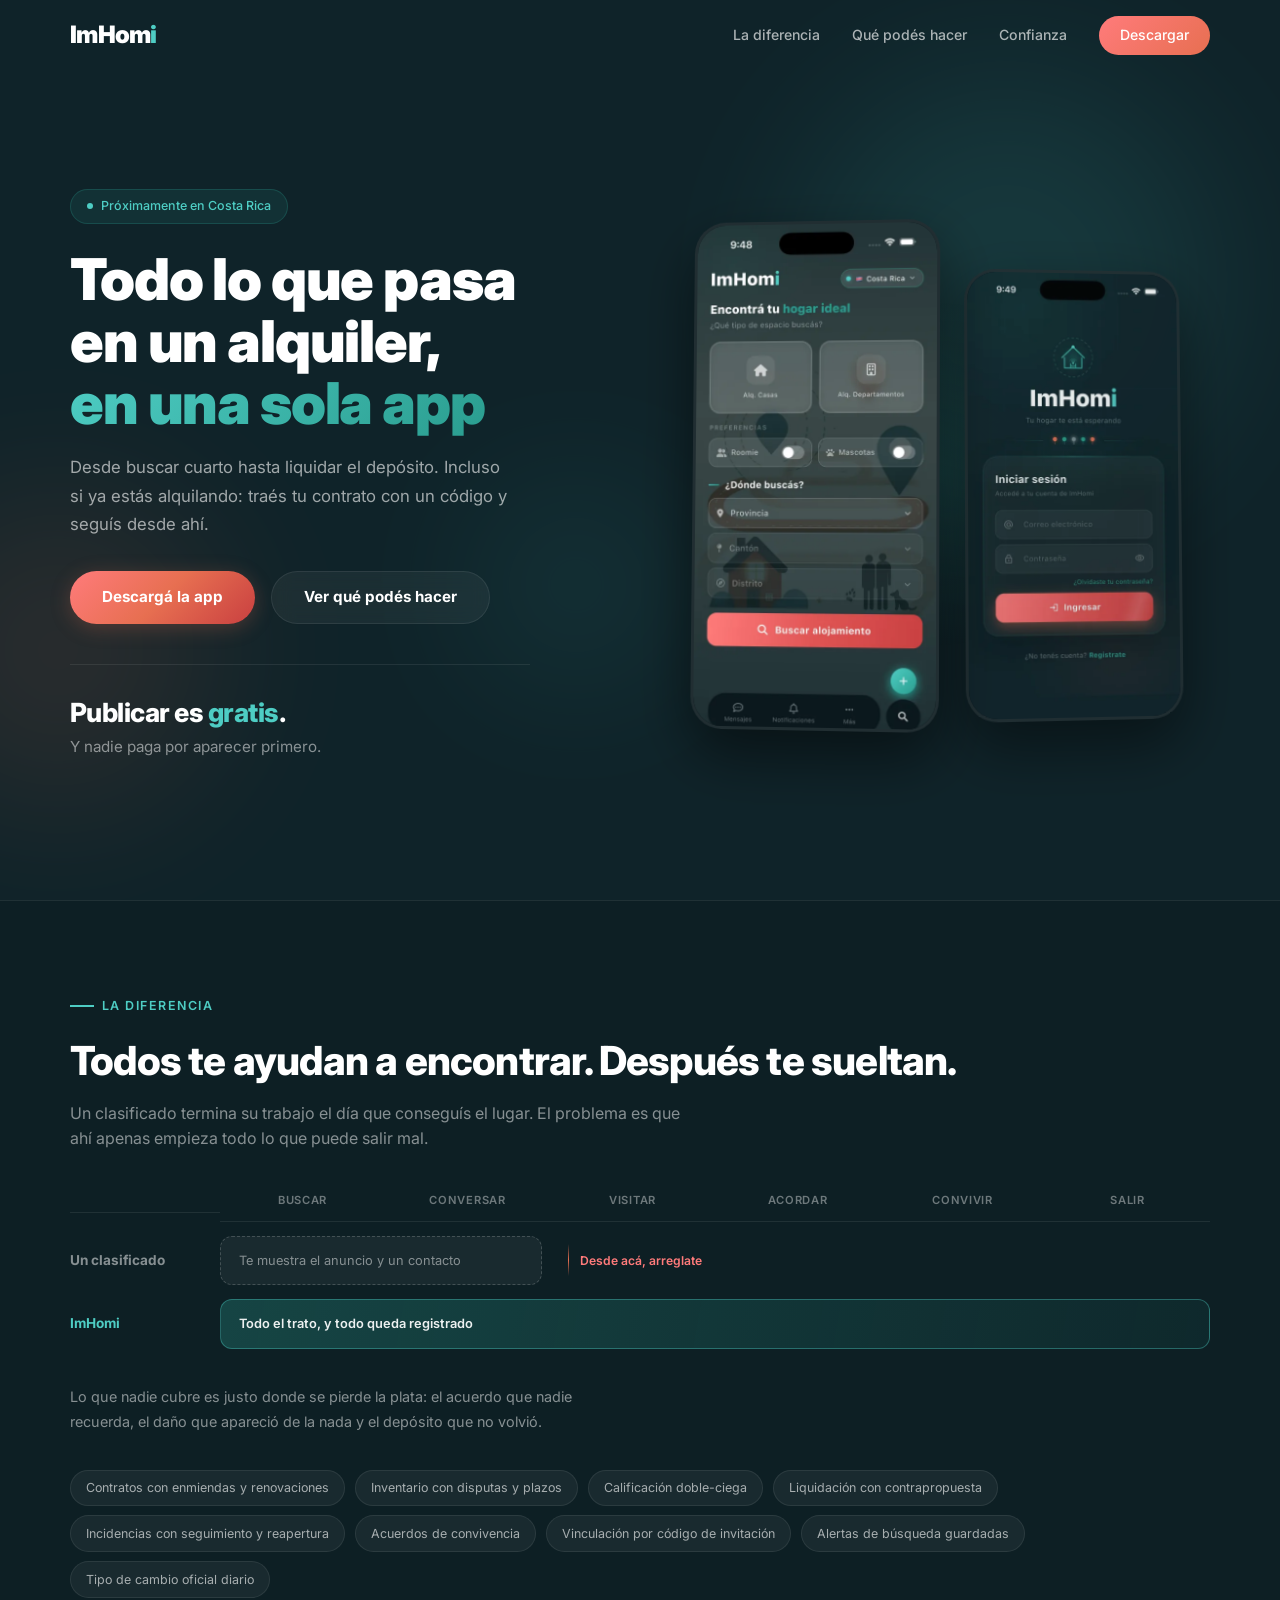
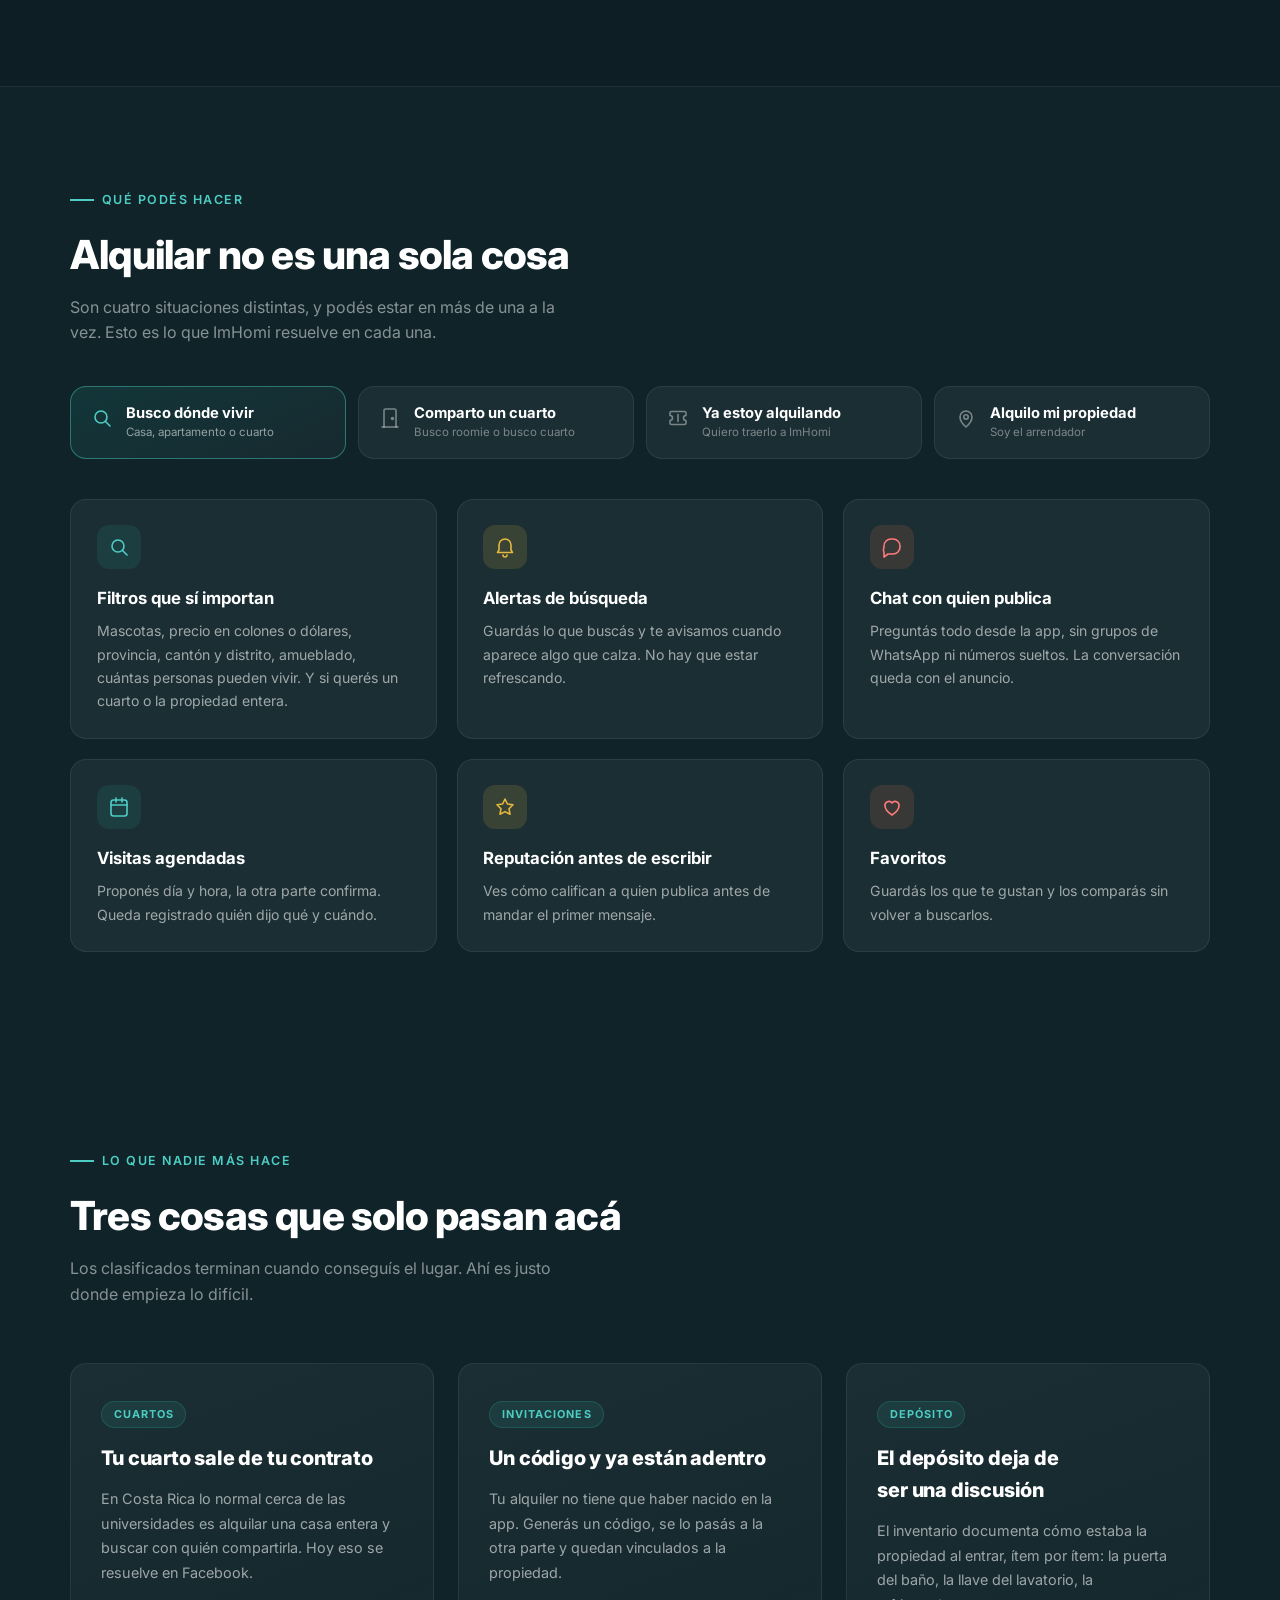
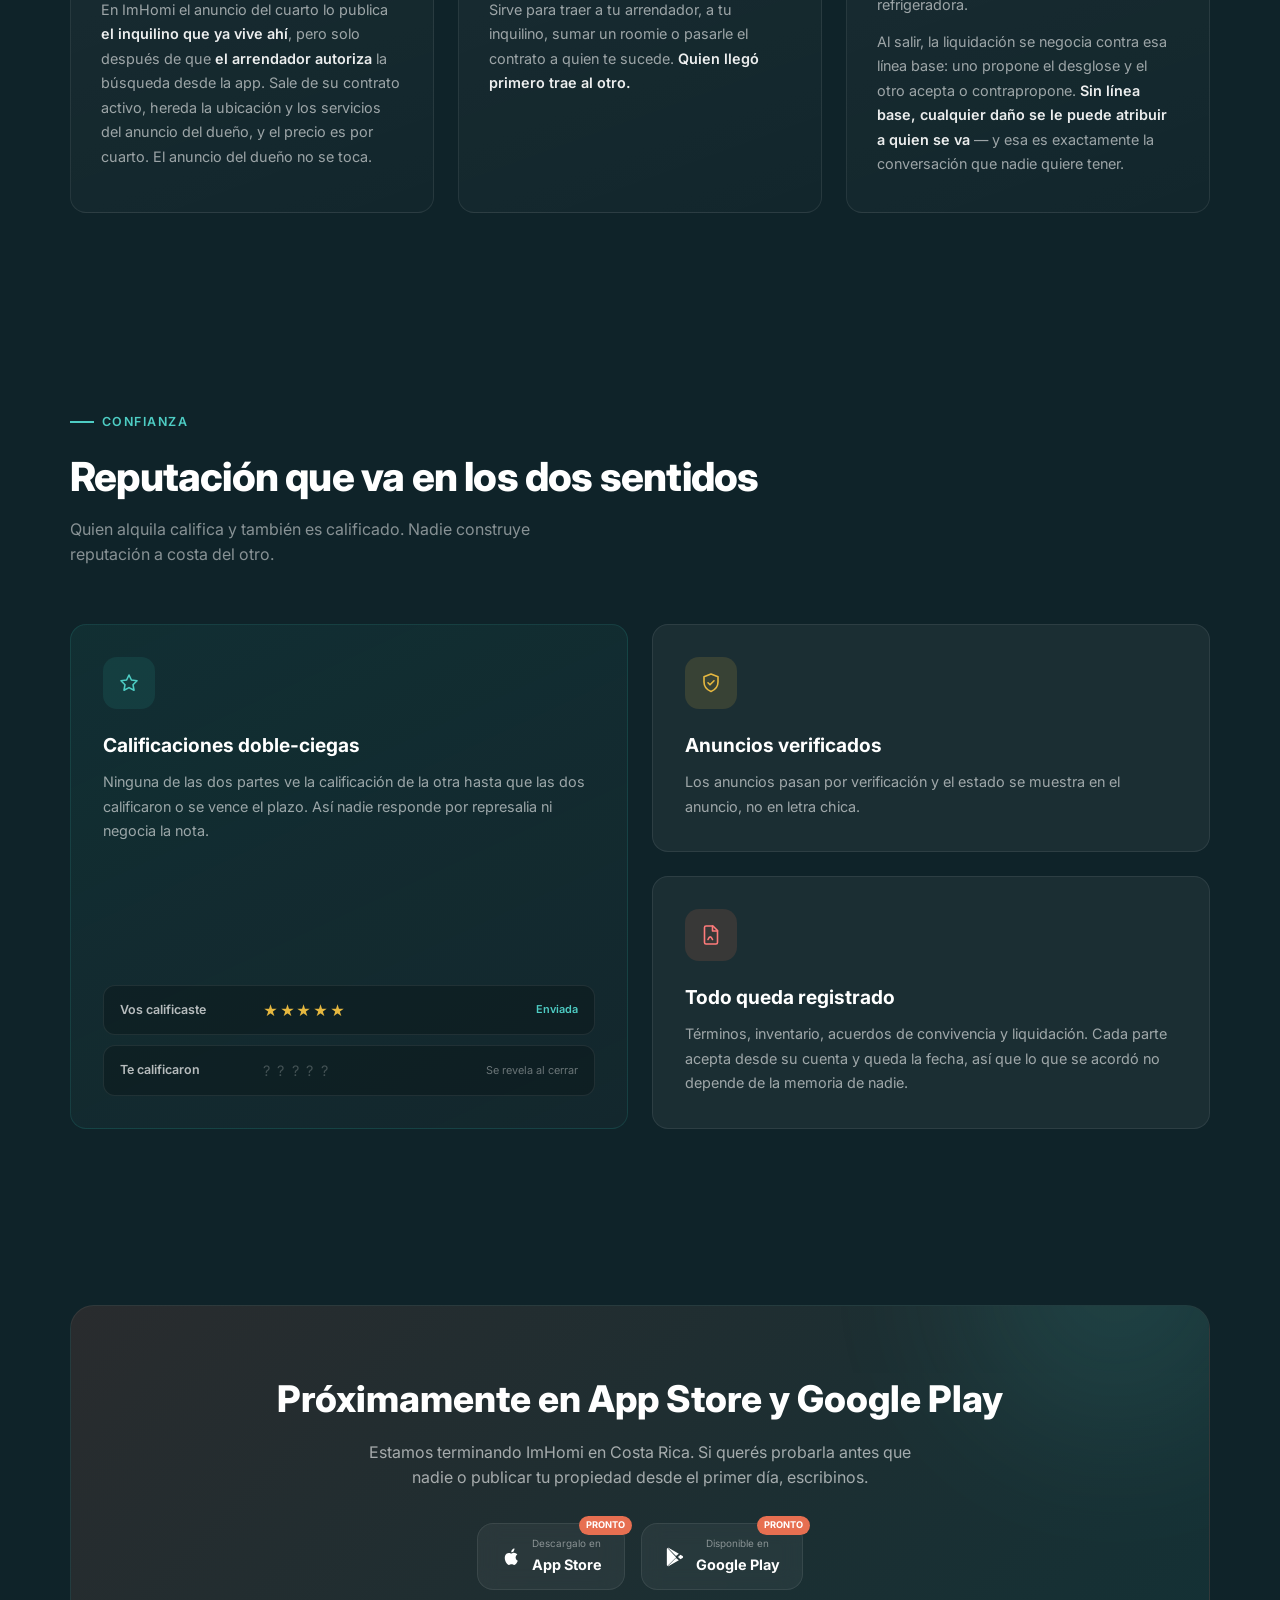
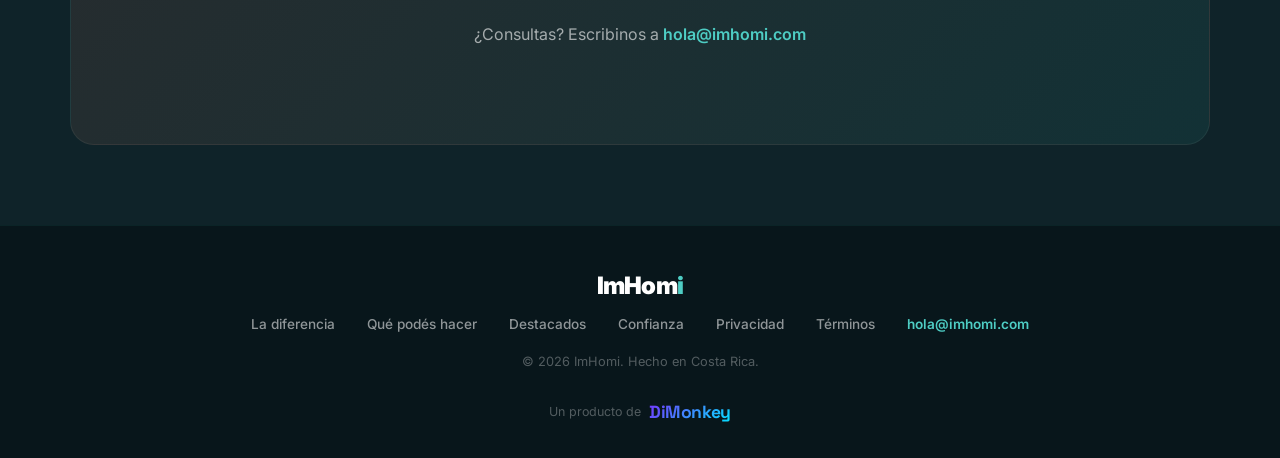
==== commit 0d77eccf: "perf(seo): aligerar el hero en webp y agregar datos estructurados" ====
--- a/index.html
+++ b/index.html
@@ -6,11 +6,14 @@
   <title>ImHomi — Alquilar en Costa Rica, de principio a fin</title>
   <meta name="description" content="ImHomi cubre todo lo que pasa en un alquiler en Costa Rica: buscar casa o cuarto, chat, visitas, términos aceptados por ambas partes, convivencia, inventario y liquidación del depósito. Publicá gratis.">
   <meta name="keywords" content="alquiler Costa Rica, casas en alquiler, apartamentos en alquiler, cuartos en alquiler, roomie Costa Rica, contrato de alquiler, depósito de garantía, app alquiler Costa Rica">
+  <meta name="author" content="DiMonkey">
+  <meta name="robots" content="index, follow">
+  <link rel="canonical" href="https://www.imhomi.com/">
   <meta property="og:title" content="ImHomi — Todo lo que pasa en un alquiler, en una sola app">
   <meta property="og:description" content="Desde buscar cuarto hasta liquidar el depósito. Incluso si ya estás alquilando: traés tu contrato con un código y seguís desde ahí.">
   <meta property="og:type" content="website">
   <meta property="og:locale" content="es_CR">
-  <meta property="og:url" content="https://www.imhomi.com">
+  <meta property="og:url" content="https://www.imhomi.com/">
   <meta property="og:site_name" content="ImHomi">
   <meta property="og:image" content="https://www.imhomi.com/og-image.png">
   <meta property="og:image:width" content="1200">
@@ -28,8 +31,46 @@
   <link rel="manifest" href="/site.webmanifest">
   <link rel="preconnect" href="https://fonts.googleapis.com">
   <link rel="preconnect" href="https://fonts.gstatic.com" crossorigin>
-  <link href="https://fonts.googleapis.com/css2?family=Inter:wght@300;400;500;600;700;800;900&family=Space+Grotesk:wght@500;600;700&display=swap" rel="stylesheet">
+  <link href="https://fonts.googleapis.com/css2?family=Inter:wght@400;500;600;700;800;900&family=Space+Grotesk:wght@500;600;700&display=swap" rel="stylesheet">
   <link rel="stylesheet" href="css/styles.css">
+
+  <script type="application/ld+json">
+  {
+    "@context": "https://schema.org",
+    "@graph": [
+      {
+        "@type": "Organization",
+        "@id": "https://www.imhomi.com/#organization",
+        "name": "ImHomi",
+        "url": "https://www.imhomi.com/",
+        "description": "Plataforma para alquilar en Costa Rica de principio a fin: búsqueda, chat, visitas, términos aceptados por ambas partes, convivencia, inventario y liquidación del depósito.",
+        "logo": {
+          "@type": "ImageObject",
+          "url": "https://www.imhomi.com/icon-512.png",
+          "width": 512,
+          "height": 512
+        },
+        "areaServed": {
+          "@type": "Country",
+          "name": "Costa Rica"
+        },
+        "parentOrganization": {
+          "@type": "Organization",
+          "name": "DiMonkey",
+          "url": "https://www.dimonkey.com/"
+        }
+      },
+      {
+        "@type": "WebSite",
+        "@id": "https://www.imhomi.com/#website",
+        "url": "https://www.imhomi.com/",
+        "name": "ImHomi",
+        "inLanguage": "es-CR",
+        "publisher": { "@id": "https://www.imhomi.com/#organization" }
+      }
+    ]
+  }
+  </script>
 </head>
 <body>
 
@@ -104,12 +145,12 @@
         <div class="phone-glow"></div>
         <div class="phone phone--main">
           <div class="phone-screen">
-            <img src="assets/images/screen-main.png" alt="Pantalla de búsqueda de ImHomi" loading="eager">
+            <img src="assets/images/screen-main.webp" alt="Pantalla de búsqueda de ImHomi" width="500" height="1087" loading="eager" fetchpriority="high" decoding="async">
           </div>
         </div>
         <div class="phone phone--secondary">
           <div class="phone-screen">
-            <img src="assets/images/screen-login.png" alt="Pantalla de inicio de sesión de ImHomi" loading="lazy">
+            <img src="assets/images/screen-login.webp" alt="Pantalla de inicio de sesión de ImHomi" width="440" height="957" loading="lazy" decoding="async">
           </div>
         </div>
       </div>
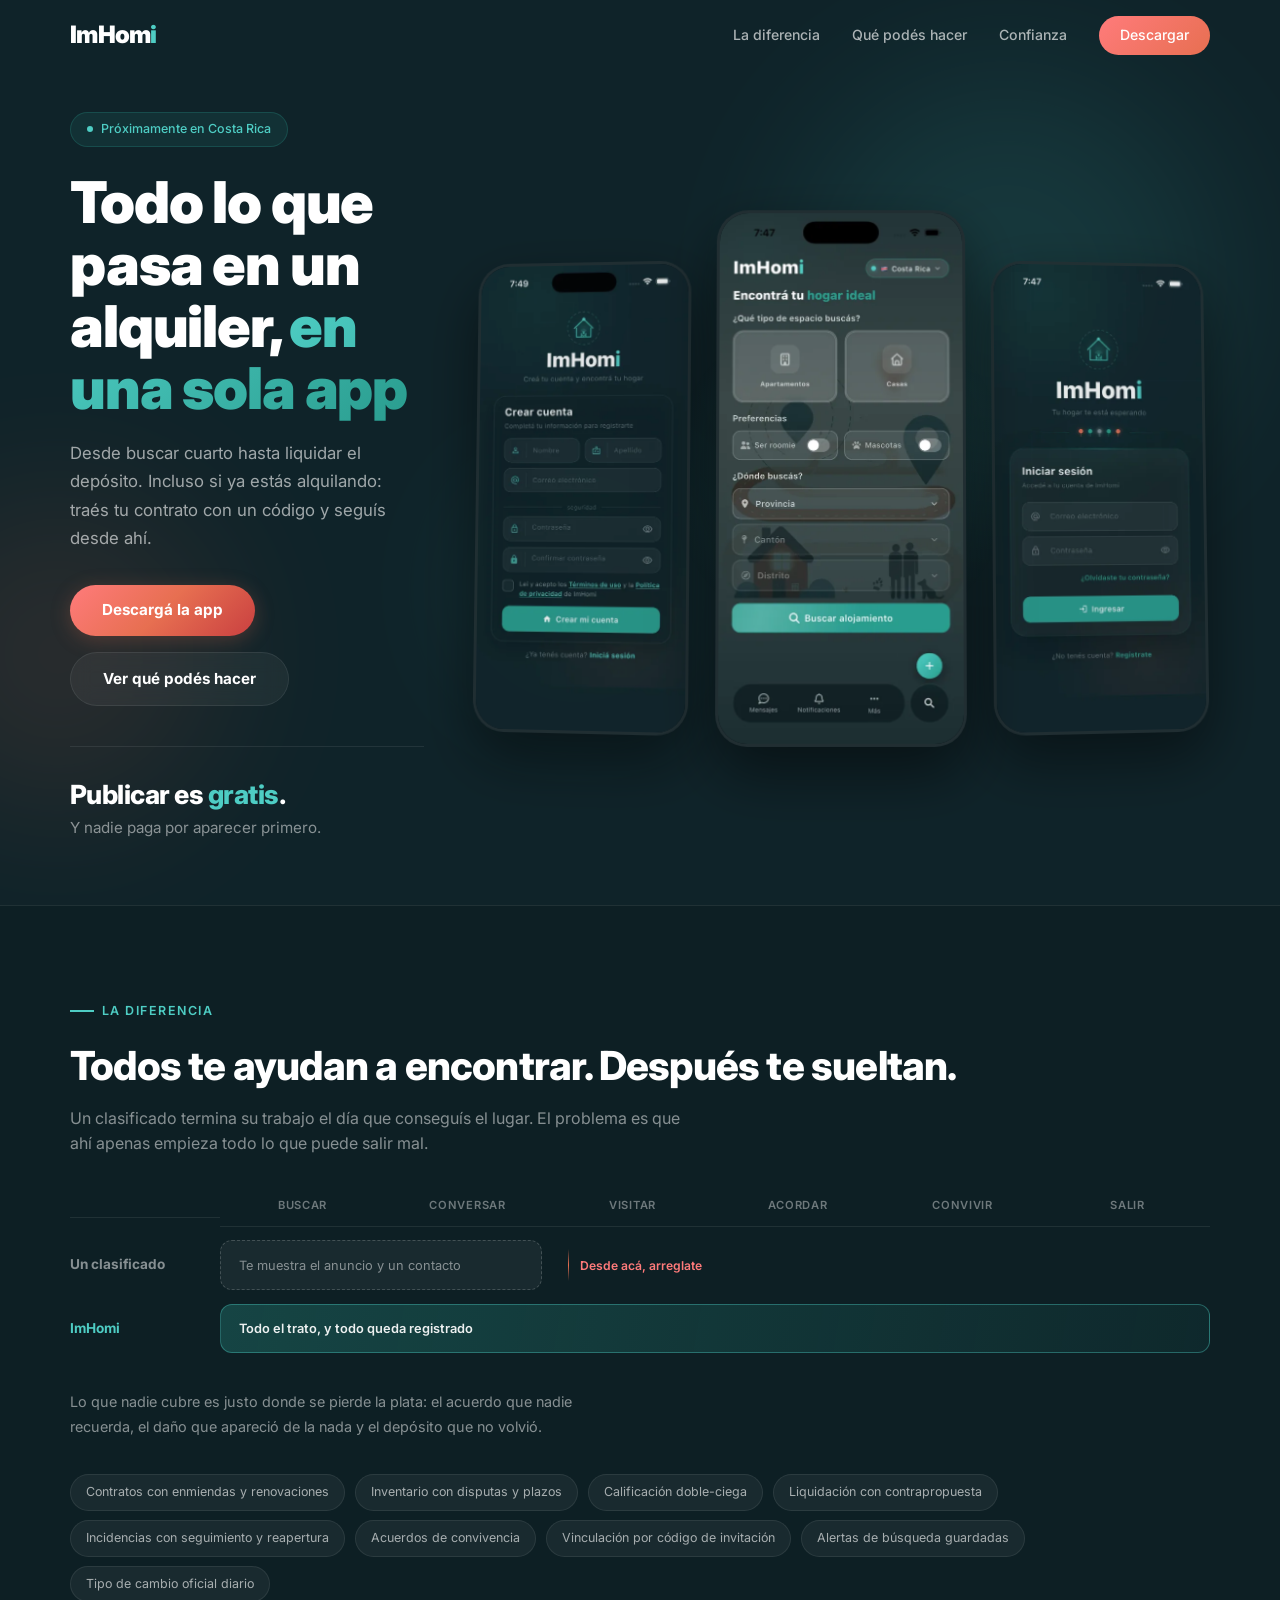
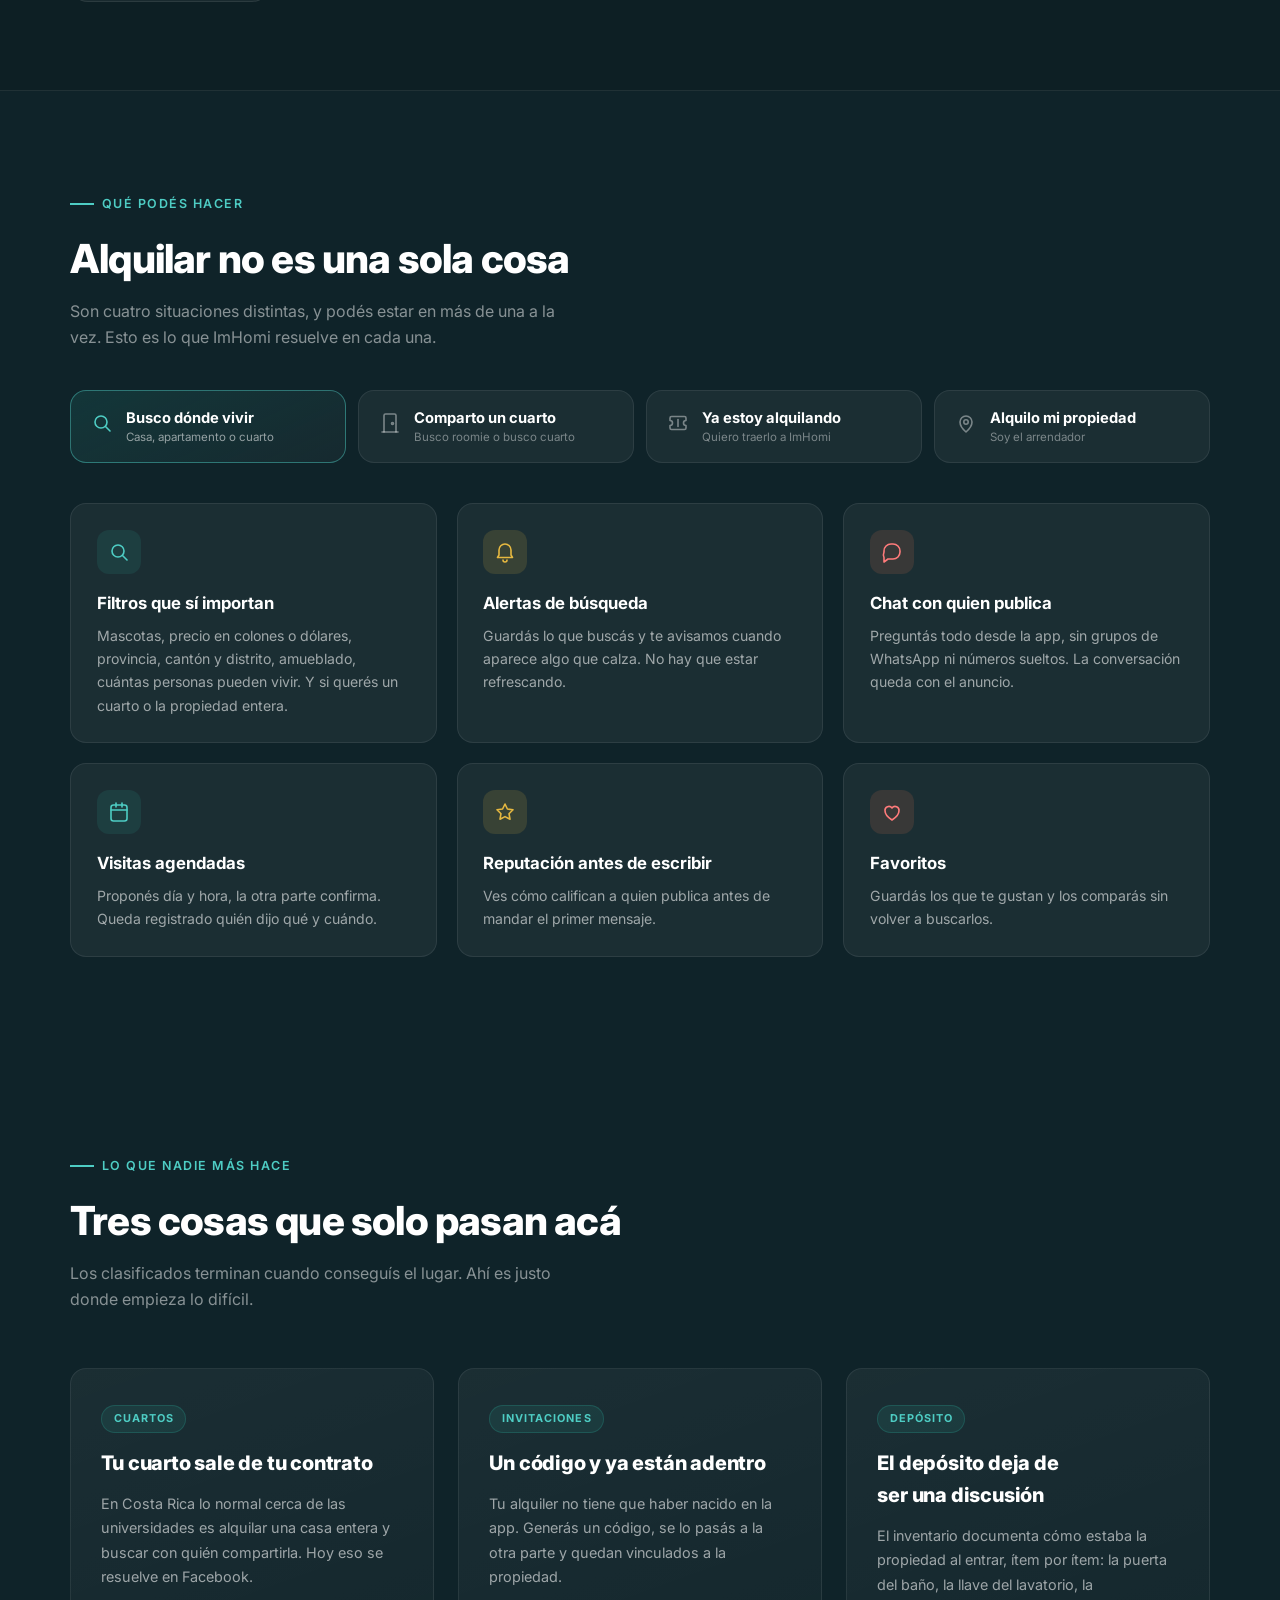
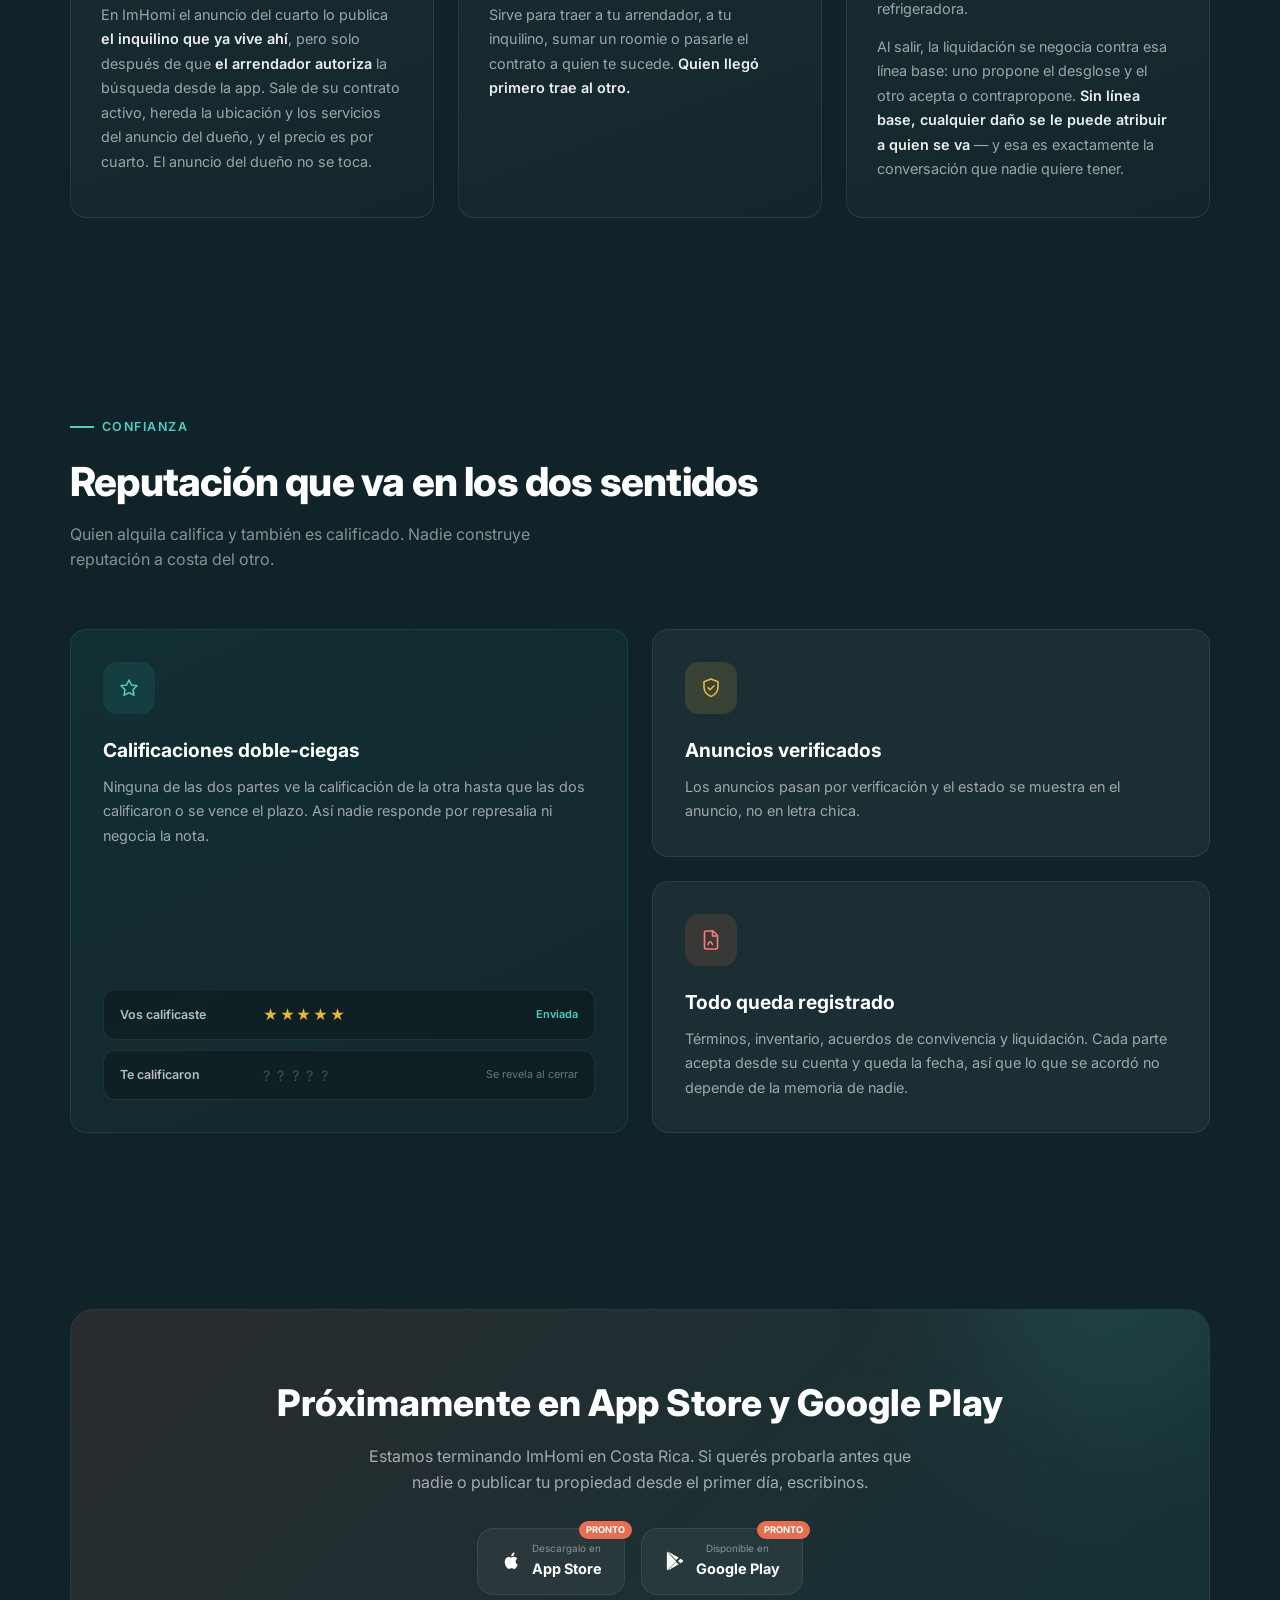
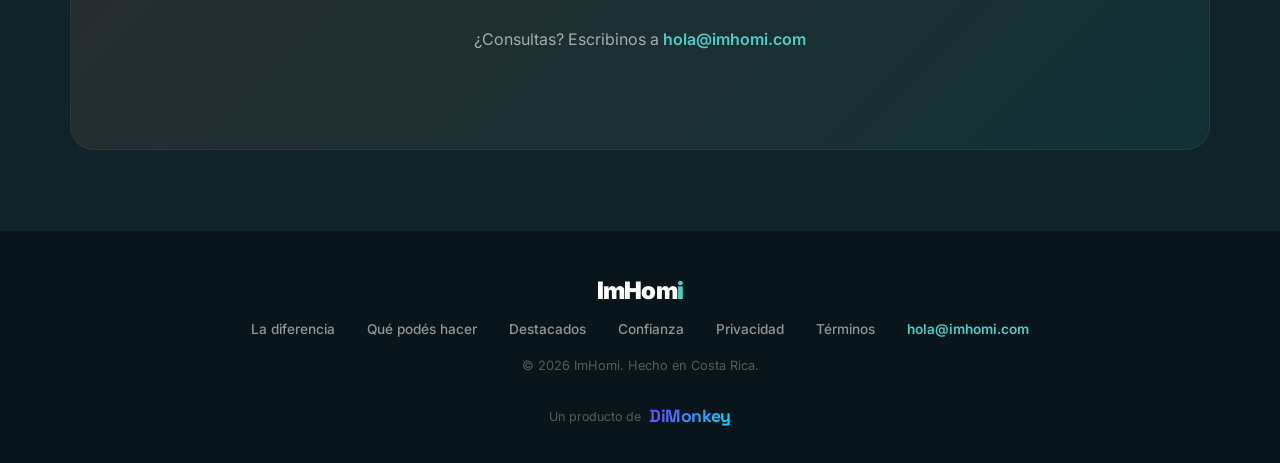
==== commit fc3a9276: "feat(hero): agregar la pantalla de registro y actualizar las capturas Regenera los webp desde los pn" ====
--- a/index.html
+++ b/index.html
@@ -143,6 +143,11 @@
 
       <div class="phones-showcase fade-in fade-in-d4">
         <div class="phone-glow"></div>
+        <div class="phone phone--tertiary">
+          <div class="phone-screen">
+            <img src="assets/images/screen-register.webp" alt="Pantalla de registro de ImHomi" width="440" height="957" loading="lazy" decoding="async">
+          </div>
+        </div>
         <div class="phone phone--main">
           <div class="phone-screen">
             <img src="assets/images/screen-main.webp" alt="Pantalla de búsqueda de ImHomi" width="500" height="1087" loading="eager" fetchpriority="high" decoding="async">
--- a/css/styles.css
+++ b/css/styles.css
@@ -226,16 +226,21 @@
   transition: transform 0.6s ease;
 }
 .phone--main {
-  width: 250px; height: 510px;
-  transform: rotateY(-5deg) rotateX(2deg); z-index: 2;
-}
-.phone--secondary {
-  width: 220px; height: 450px;
-  transform: rotateY(6deg) rotateX(2deg) translateY(20px);
+  /* Alto = ancho x 2.174, la proporcion de las capturas: si no, cover recorta */
+  width: 250px; height: 537px;
+  transform: rotateX(2deg); z-index: 2;
+}
+.phone--secondary,
+.phone--tertiary {
+  width: 220px; height: 471px;
   z-index: 1; opacity: 0.9;
 }
+.phone--secondary { transform: rotateY(6deg) rotateX(2deg) translateY(20px); }
+/* La de registro va al otro lado, espejada, para que el trio quede simetrico */
+.phone--tertiary { transform: rotateY(-6deg) rotateX(2deg) translateY(20px); }
 .phone--main:hover { transform: rotateY(0) rotateX(0) scale(1.02); }
-.phone--secondary:hover { transform: rotateY(0) rotateX(0) translateY(10px) scale(1.02); opacity: 1; }
+.phone--secondary:hover,
+.phone--tertiary:hover { transform: rotateY(0) rotateX(0) translateY(10px) scale(1.02); opacity: 1; }
 
 .phone-screen { width: 100%; height: 100%; }
 .phone-screen img { width: 100%; height: 100%; object-fit: cover; object-position: top; }
@@ -580,6 +585,9 @@
 
   .trust-grid { grid-template-columns: 1fr; }
   .trust-card--wide { grid-row: auto; }
+
+  /* Tres telefonos se salen del ancho: se queda el par principal */
+  .phone--tertiary { display: none; }
 }
 
 @media (max-width: 768px) {
@@ -606,8 +614,8 @@
   .hero-buttons { justify-content: center; }
   .hero-tag { margin-left: auto; margin-right: auto; }
   .phones-showcase { margin-top: 2.5rem; gap: 1rem; }
-  .phone--main { width: 190px; height: 390px; }
-  .phone--secondary { width: 160px; height: 330px; }
+  .phone--main { width: 190px; height: 406px; }
+  .phone--secondary { width: 160px; height: 341px; }
   .phone-glow { width: 280px; height: 280px; }
 
   .section-subtitle { margin-left: auto; margin-right: auto; }
@@ -741,8 +749,8 @@
   .hero-buttons .btn { width: 100%; justify-content: center; padding: 0.95rem 1.5rem; }
 
   .phones-showcase { gap: 0.5rem; margin-top: 2rem; }
-  .phone--main { width: 160px; height: 330px; border-radius: 26px; }
-  .phone--secondary { width: 135px; height: 280px; border-radius: 22px; }
+  .phone--main { width: 160px; height: 341px; border-radius: 26px; }
+  .phone--secondary { width: 135px; height: 286px; border-radius: 22px; }
   .phone-glow { width: 220px; height: 220px; }
 
   .section-title { font-size: 1.85rem; }
@@ -891,4 +899,18 @@
 .legal-content ul { list-style: disc; padding-left: 1.5rem; margin-bottom: 1rem; }
 .legal-content ul li { margin-bottom: 0.4rem; line-height: 1.6; color: rgba(255, 255, 255, 0.7); }
 .legal-content a { color: var(--coral); font-weight: 600; }
-
+/* `h3` para las subsecciones (verificación, dirección exacta). */
+.legal-content h3 {
+  color: rgba(255, 255, 255, 0.9); font-size: 1.05rem;
+  margin-top: 1.4rem; margin-bottom: 0.5rem;
+}
+/* Las cláusulas donde el silencio tiene consecuencia sobre el depósito.
+   Van destacadas porque son las que nadie lee y las que después duelen. */
+.legal-content .notice {
+  background: rgba(231, 111, 81, 0.09);
+  border: 1px solid rgba(231, 111, 81, 0.32);
+  border-radius: 12px;
+  padding: 1rem 1.15rem;
+  color: rgba(255, 255, 255, 0.82);
+}
+
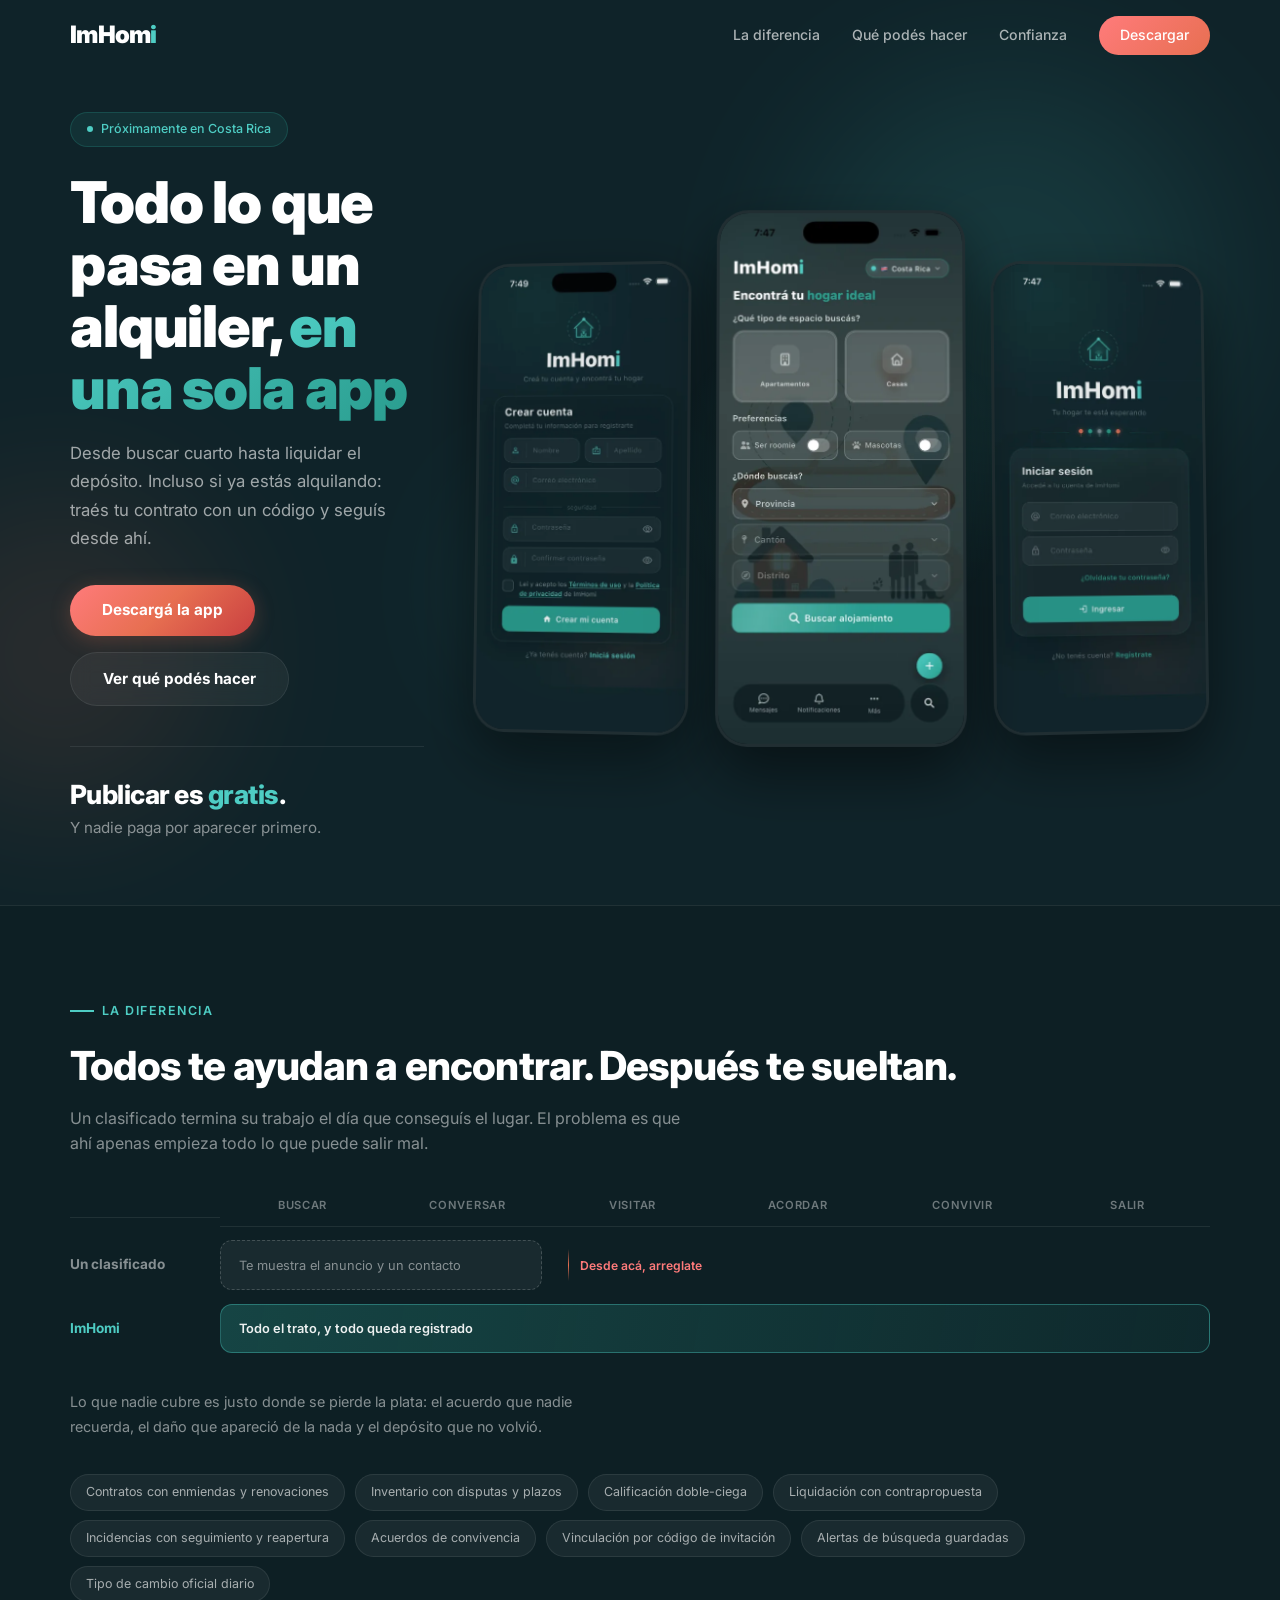
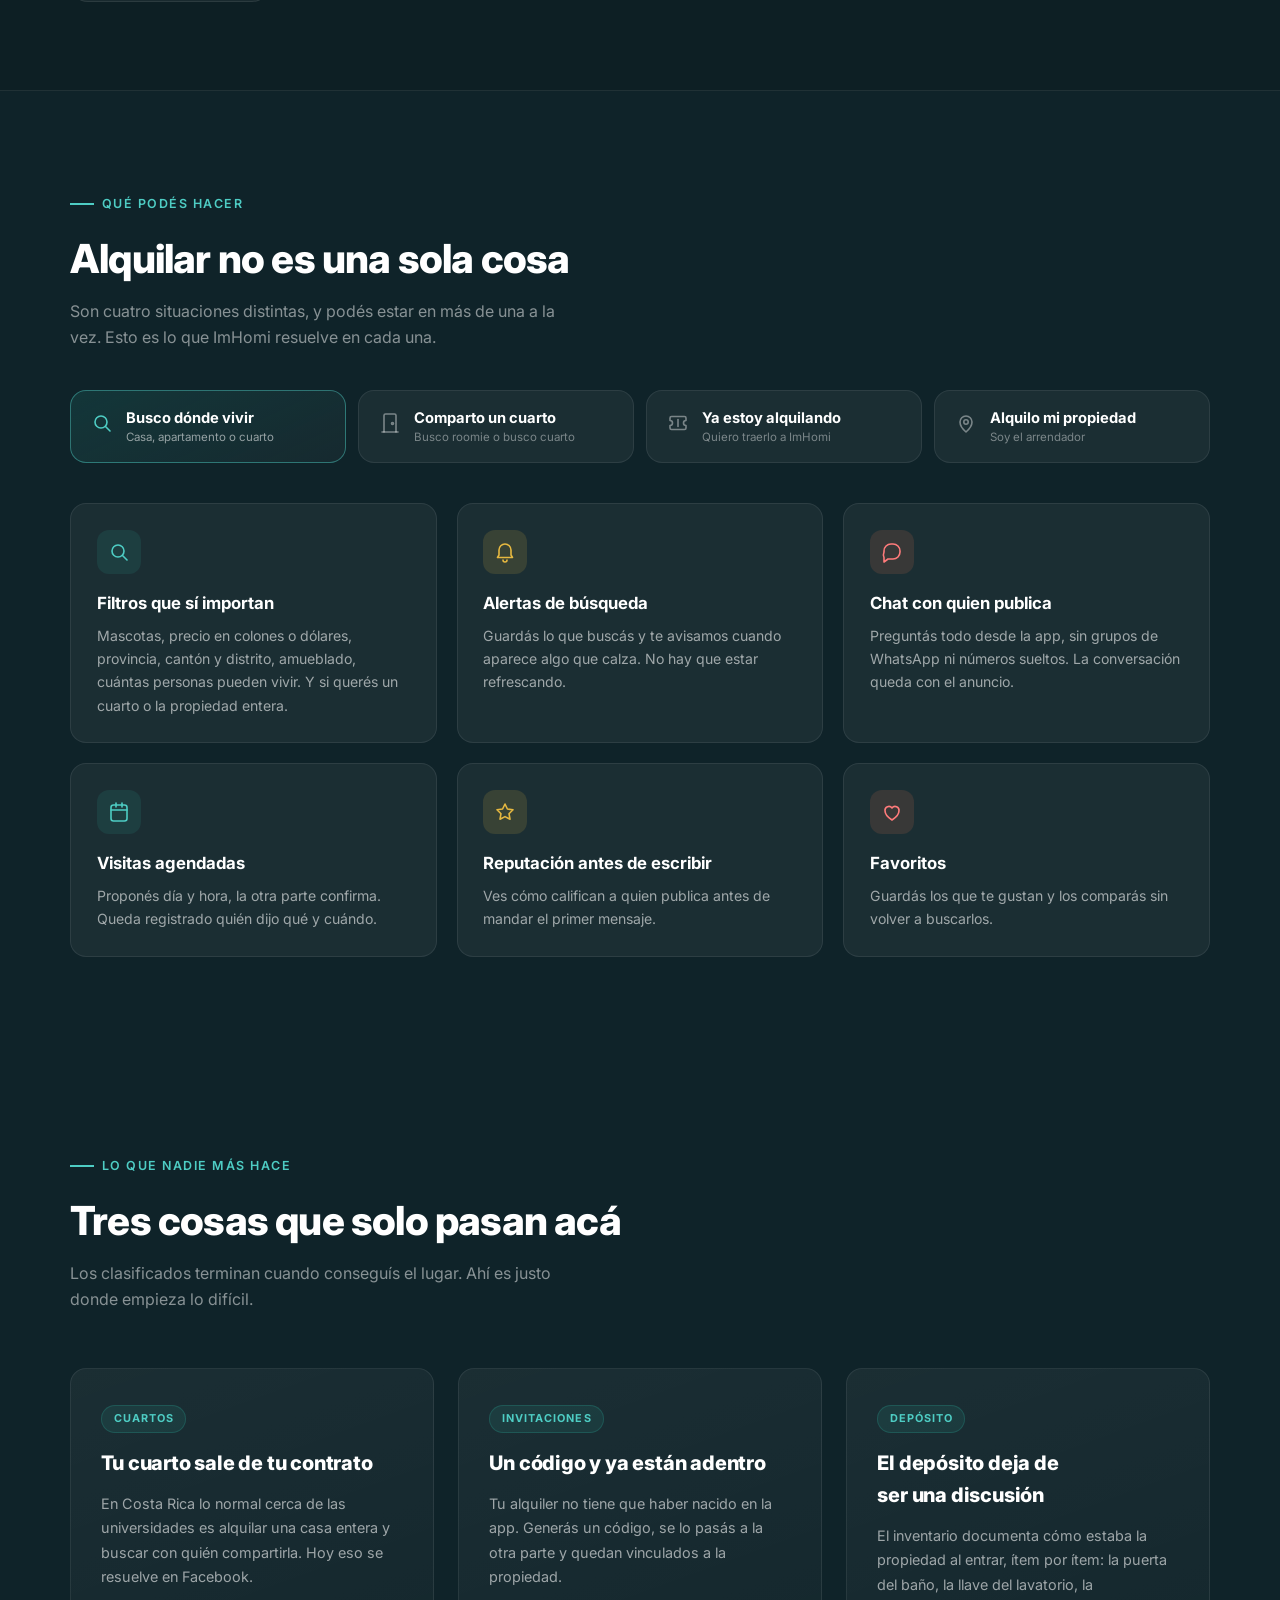
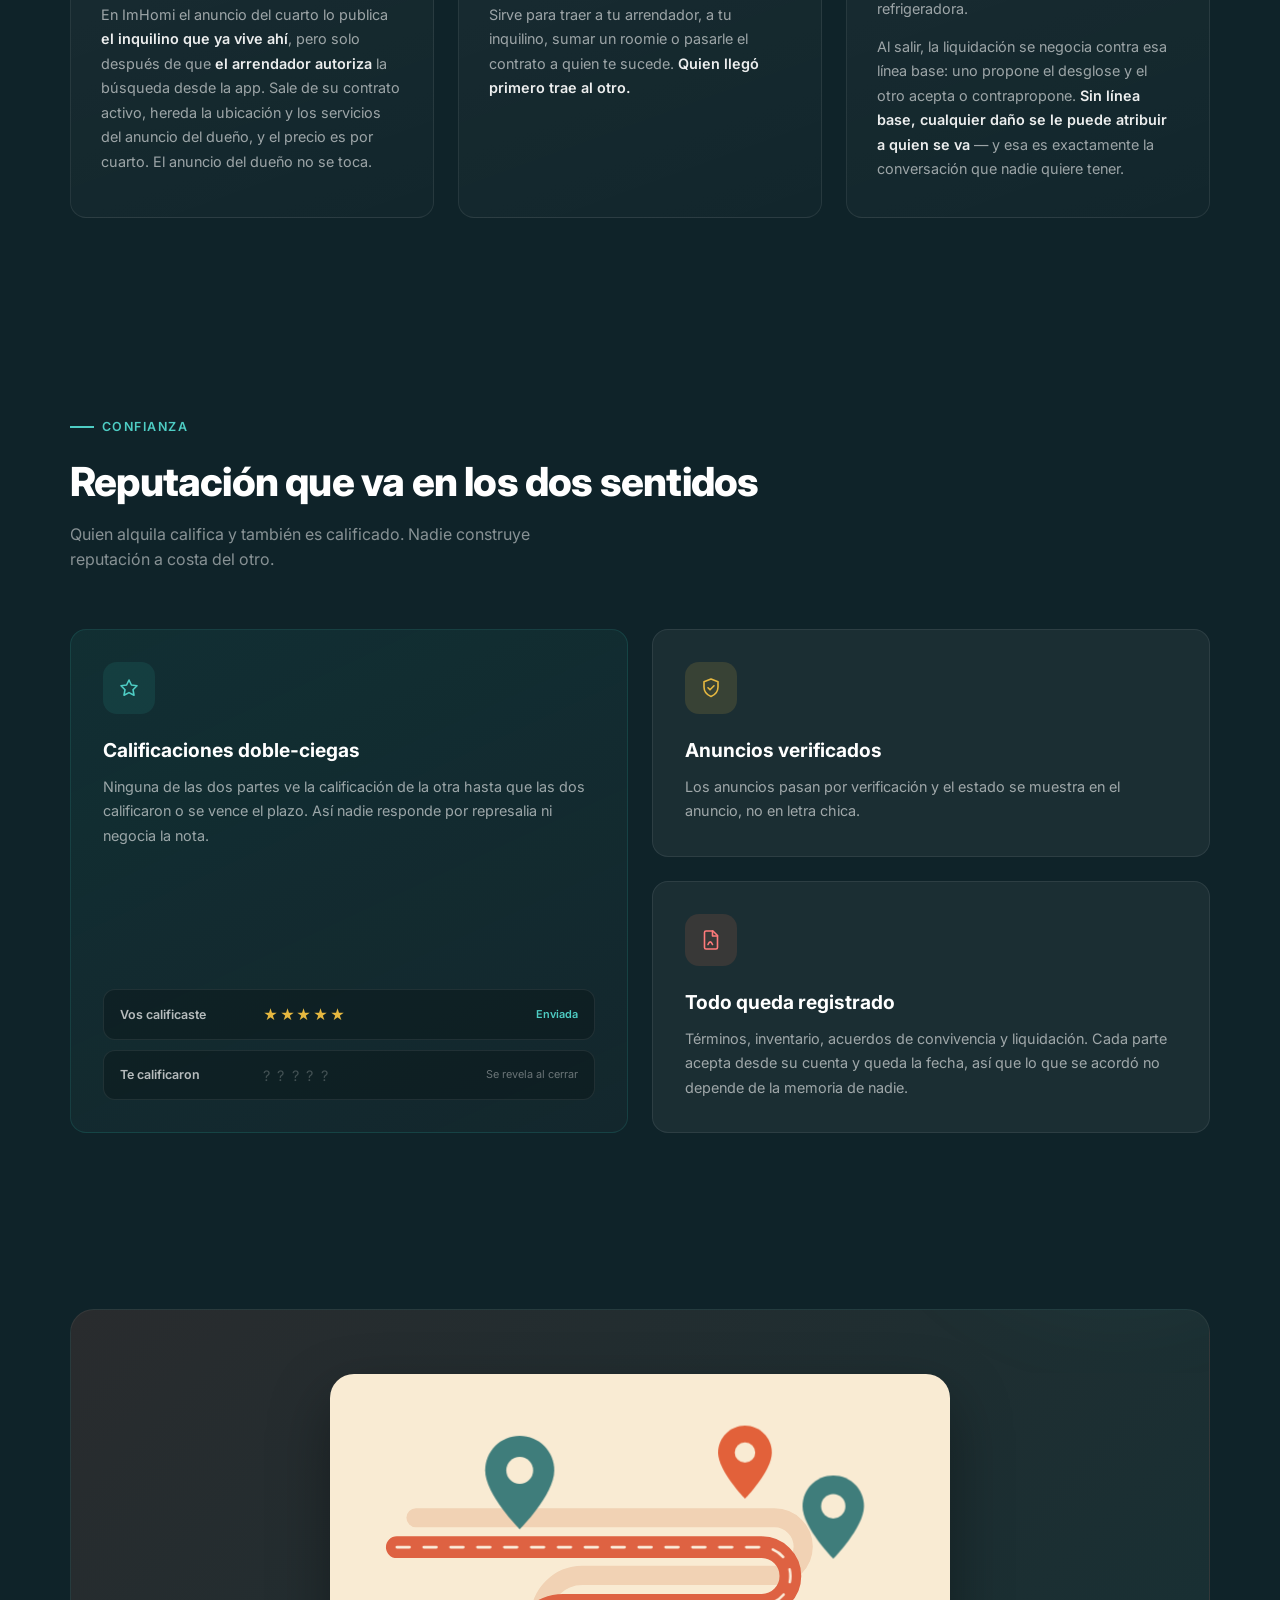
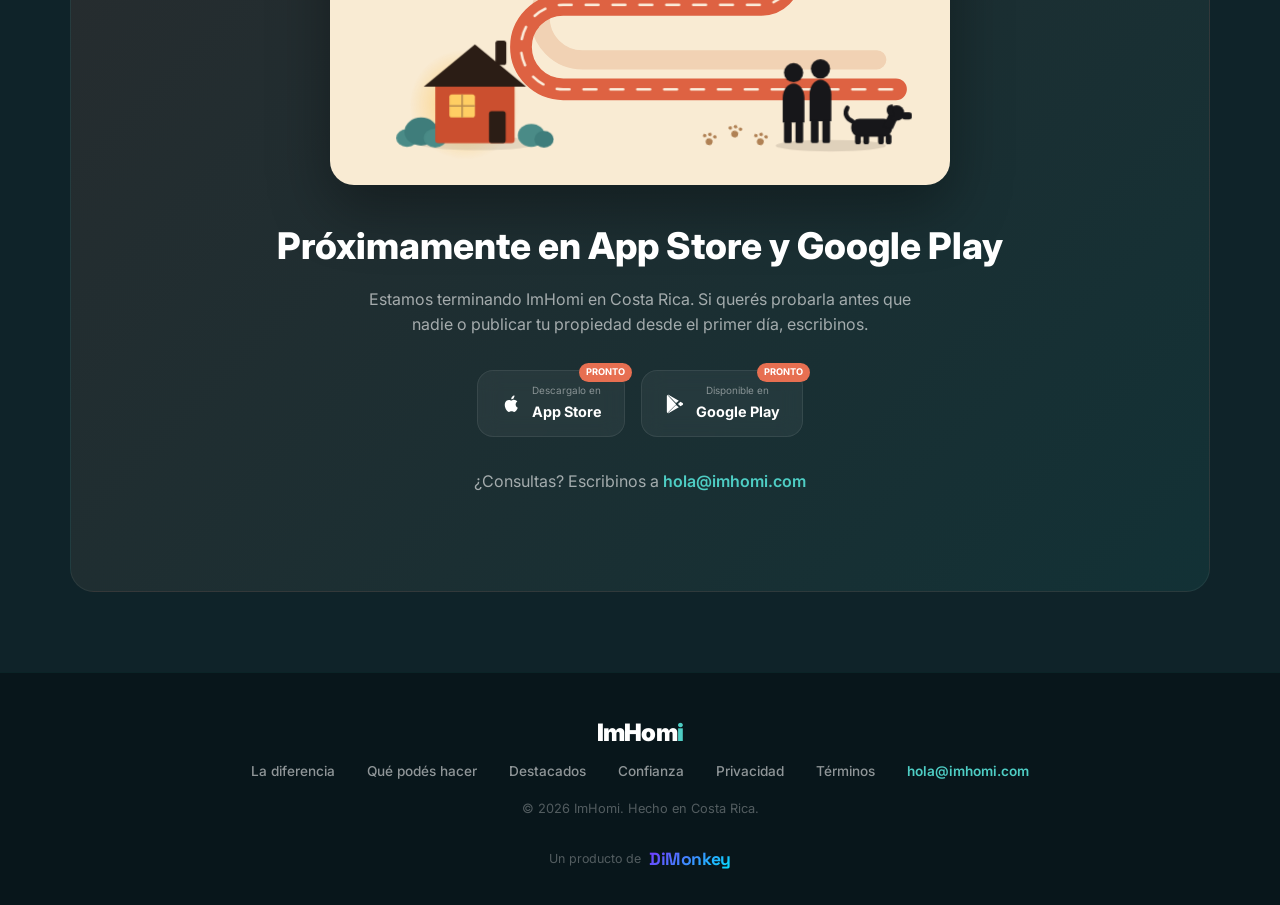
==== commit 91e1bd88: "feat(cierre): animar la ilustracion de la app en el bloque de descarga Redibuja en SVG la ilustracio" ====
--- a/index.html
+++ b/index.html
@@ -512,6 +512,111 @@
     <div class="container">
       <div class="cta-box fade-in">
         <div class="orb orb--teal" style="width:300px;height:300px;top:-40%;right:-5%;"></div>
+
+        <!-- La ilustracion de la app, animada: la cinta se traza, caen los pines
+             con sus ondas, se enciende la casa y llega la familia -->
+        <div class="ruta fade-in" aria-hidden="true">
+          <svg viewBox="0 0 900 560" fill="none">
+            <defs>
+              <radialGradient id="rutaGlow">
+                <stop offset="0%" stop-color="#FFC24D" stop-opacity="0.75"/>
+                <stop offset="100%" stop-color="#FFC24D" stop-opacity="0"/>
+              </radialGradient>
+            </defs>
+
+            <!-- Cinta de atras, la ruta que no se tomo -->
+            <path class="ruta-fantasma" d="M100 184 H660 A45 45 0 0 1 660 274 H360 A45 45 0 0 0 360 406 H820"/>
+
+            <!-- Cinta principal, plegada sobre si misma -->
+            <g class="ruta-camino">
+              <path class="asfalto" d="M70 230 H640 A45 45 0 0 1 640 320 H330 A45 45 0 0 0 330 452 H850"/>
+              <path class="linea" d="M70 230 H640 A45 45 0 0 1 640 320 H330 A45 45 0 0 0 330 452 H850"/>
+            </g>
+
+            <!-- Pin grande con sus ondas, como en la ilustracion -->
+            <g class="pin pin-1">
+              <g class="ondas">
+                <circle cx="262" cy="150" r="72"/>
+                <circle cx="262" cy="150" r="72"/>
+                <circle cx="262" cy="150" r="72"/>
+              </g>
+              <path class="gota gota--teal" d="M262 56 c 30 0 54 24 54 54 c 0 38 -54 92 -54 92 c 0 0 -54 -54 -54 -92 c 0 -30 24 -54 54 -54 Z"/>
+              <circle class="ojo" cx="262" cy="110" r="21"/>
+            </g>
+
+            <g class="pin pin-2">
+              <path class="gota gota--coral" d="M614 40 c 23 0 42 19 42 42 c 0 29 -42 72 -42 72 c 0 0 -42 -43 -42 -72 c 0 -23 19 -42 42 -42 Z"/>
+              <circle class="ojo" cx="614" cy="82" r="16"/>
+            </g>
+
+            <g class="pin pin-3">
+              <path class="gota gota--teal" d="M752 118 c 27 0 48 21 48 48 c 0 33 -48 82 -48 82 c 0 0 -48 -49 -48 -82 c 0 -27 21 -48 48 -48 Z"/>
+              <circle class="ojo" cx="752" cy="166" r="19"/>
+            </g>
+
+            <!-- Casa, abajo a la izquierda -->
+            <g class="casa">
+              <circle class="luz" cx="176" cy="476" r="86" fill="url(#rutaGlow)"/>
+              <ellipse class="sombra" cx="196" cy="536" rx="96" ry="11"/>
+              <g class="arbusto">
+                <ellipse cx="86" cy="528" rx="17" ry="14"/>
+                <ellipse cx="108" cy="518" rx="26" ry="22"/>
+                <ellipse cx="130" cy="528" rx="18" ry="15"/>
+              </g>
+              <g class="arbusto">
+                <ellipse cx="280" cy="524" rx="21" ry="18"/>
+                <ellipse cx="300" cy="530" rx="15" ry="13"/>
+              </g>
+              <rect class="chimenea" x="224" y="376" width="17" height="38" rx="4"/>
+              <rect class="cuerpo" x="130" y="442" width="124" height="94" rx="5"/>
+              <path class="techo" d="M112 448 L192 382 L272 448 Z"/>
+              <rect class="ventana" x="152" y="460" width="40" height="36" rx="4"/>
+              <path class="ventana-cruz" d="M172 460 V496 M152 478 H192"/>
+              <rect class="puerta" x="214" y="486" width="26" height="50" rx="4"/>
+            </g>
+
+            <!-- Huellitas -->
+            <g class="huellas">
+              <g class="huella huella-1"><g transform="translate(558 534) rotate(14)"><circle cx="0" cy="0" r="5.4"/><circle cx="-9" cy="-7.5" r="2.8"/><circle cx="-1.5" cy="-11.4" r="2.8"/><circle cx="6.9" cy="-9.6" r="2.8"/></g></g>
+              <g class="huella huella-2"><g transform="translate(598 522) rotate(14)"><circle cx="0" cy="0" r="5.4"/><circle cx="-9" cy="-7.5" r="2.8"/><circle cx="-1.5" cy="-11.4" r="2.8"/><circle cx="6.9" cy="-9.6" r="2.8"/></g></g>
+              <g class="huella huella-3"><g transform="translate(638 534) rotate(14)"><circle cx="0" cy="0" r="5.4"/><circle cx="-9" cy="-7.5" r="2.8"/><circle cx="-1.5" cy="-11.4" r="2.8"/><circle cx="6.9" cy="-9.6" r="2.8"/></g></g>
+            </g>
+
+            <!-- La pareja con el perro -->
+            <g class="familia">
+              <ellipse class="sombra-chica" cx="748" cy="540" rx="86" ry="9"/>
+
+              <g class="persona">
+                <circle class="cabeza" cx="690" cy="426" r="15"/>
+                <path class="cuerpo-p" d="M673 466 c 0 -13 7.6 -23 17 -23 c 9.4 0 17 10 17 23 v 38 h -34 Z"/>
+                <rect class="pierna" x="675" y="502" width="12" height="34" rx="3"/>
+                <rect class="pierna" x="693" y="502" width="12" height="34" rx="3"/>
+              </g>
+
+              <g class="persona">
+                <circle class="cabeza" cx="732" cy="420" r="15"/>
+                <path class="cuerpo-p" d="M715 460 c 0 -13 7.6 -23 17 -23 c 9.4 0 17 10 17 23 v 42 h -34 Z"/>
+                <rect class="pierna" x="717" y="500" width="12" height="36" rx="3"/>
+                <rect class="pierna" x="735" y="500" width="12" height="36" rx="3"/>
+              </g>
+
+              <!-- El perro, de perfil, en el mismo idioma pictografico que la gente -->
+              <g class="perro">
+                <path class="trazo-cola" d="M782 502 c -10 -4 -13 -13 -8 -21"/>
+                <rect x="780" y="498" width="64" height="28" rx="13"/>
+                <path d="M830 510 L840 488 L854 494 L845 514 Z"/>
+                <circle cx="851" cy="489" r="12"/>
+                <rect x="859" y="488" width="16" height="11" rx="5"/>
+                <path d="M845 476 c -7 -1 -11 5 -9 12 c 2 6 7 8 11 5 Z"/>
+                <rect x="786" y="522" width="9" height="16" rx="4"/>
+                <rect x="799" y="522" width="9" height="16" rx="4"/>
+                <rect x="822" y="522" width="9" height="16" rx="4"/>
+                <rect x="834" y="522" width="9" height="16" rx="4"/>
+              </g>
+            </g>
+          </svg>
+        </div>
+
         <h2>Próximamente en App Store y Google Play</h2>
         <p>
           Estamos terminando ImHomi en Costa Rica. Si querés probarla antes que nadie o publicar
--- a/css/styles.css
+++ b/css/styles.css
@@ -788,6 +788,9 @@
   }
   .fade-in { opacity: 1; transform: none; }
   .caps-panel { animation: none; }
+  .pin, .casa, .familia, .huella, .luz, .linea { opacity: 1; }
+  .asfalto, .ruta-fantasma { stroke-dashoffset: 0; }
+  .ondas circle { opacity: 0; }
 }
 
 /* ============ CTA ============ */
@@ -799,6 +802,138 @@
   border-radius: 24px; padding: 4rem 3rem;
   text-align: center; position: relative; overflow: hidden;
 }
+/* ---------- La ilustracion de ImHomi, animada (CTA) ----------
+   Vive en su propio panel crema, como en la app: sobre el fondo oscuro
+   del sitio los colores calidos se perdian. */
+.ruta {
+  position: relative; z-index: 1;
+  width: min(100%, 620px);
+  margin: 0 auto 2rem;
+  padding: 26px 22px;
+  background: #F9EBD3;
+  border-radius: 24px;
+  box-shadow: 0 24px 60px rgba(0, 0, 0, 0.35);
+  overflow: hidden;
+}
+.ruta svg { width: 100%; height: auto; display: block; }
+
+/* Cinta de atras */
+.ruta-fantasma {
+  stroke: #F1D2B4; stroke-width: 30;
+  stroke-linecap: round; fill: none;
+  stroke-dasharray: 2200; stroke-dashoffset: 2200;
+}
+.ruta.visible .ruta-fantasma { animation: rutaTrazo 2.2s ease 0.1s forwards; }
+
+/* Cinta principal */
+.asfalto {
+  stroke: #DE6242; stroke-width: 34;
+  stroke-linecap: round; fill: none;
+  stroke-dasharray: 2200; stroke-dashoffset: 2200;
+}
+.ruta.visible .asfalto { animation: rutaTrazo 2s cubic-bezier(0.4, 0, 0.2, 1) 0.3s forwards; }
+@keyframes rutaTrazo { to { stroke-dashoffset: 0; } }
+
+.linea {
+  stroke: #FBEEDC; stroke-width: 4;
+  stroke-linecap: round; fill: none;
+  stroke-dasharray: 20 22; opacity: 0;
+}
+/* Al terminar de trazarse, las rayitas corren: ruta viva */
+.ruta.visible .linea {
+  animation: rutaAparece 0.4s ease 2s forwards,
+             rutaFlujo 1.6s linear 2.2s infinite;
+}
+@keyframes rutaAparece { to { opacity: 1; } }
+@keyframes rutaFlujo { to { stroke-dashoffset: -42; } }
+
+/* Pines */
+.gota--teal { fill: #3F7D7B; }
+.gota--coral { fill: #E2613A; }
+.ojo { fill: #F9EBD3; }
+.pin { opacity: 0; transform-origin: center bottom; }
+.ruta.visible .pin { animation: pinCae 0.7s cubic-bezier(0.34, 1.4, 0.64, 1) forwards; }
+.pin-1 { animation-delay: 2.2s; }
+.pin-2 { animation-delay: 2.4s; }
+.pin-3 { animation-delay: 2.6s; }
+@keyframes pinCae {
+  0% { opacity: 0; transform: translateY(-46px) scale(0.85); }
+  60% { opacity: 1; transform: translateY(6px) scale(1.04); }
+  100% { opacity: 1; transform: translateY(0) scale(1); }
+}
+
+/* Ondas del pin grande, como en la ilustracion */
+.ondas circle {
+  fill: none; stroke: #3F7D7B; stroke-width: 2.4;
+  stroke-dasharray: 10 13; transform-origin: 262px 150px; opacity: 0;
+}
+.ondas circle:nth-child(2) { stroke: #D98452; }
+.ruta.visible .ondas circle { animation: onda 3.6s ease-out 2.7s infinite; }
+.ruta.visible .ondas circle:nth-child(2) { animation-delay: 3.9s; }
+.ruta.visible .ondas circle:nth-child(3) { animation-delay: 5.1s; }
+@keyframes onda {
+  0% { opacity: 0; transform: scale(0.4); }
+  25% { opacity: 0.85; }
+  100% { opacity: 0; transform: scale(1.9) rotate(20deg); }
+}
+
+/* Casa */
+.casa { opacity: 0; transform-origin: 192px 536px; }
+.ruta.visible .casa { animation: casaLlega 0.8s cubic-bezier(0.34, 1.3, 0.64, 1) 2.9s forwards; }
+@keyframes casaLlega {
+  0% { opacity: 0; transform: translateY(20px) scale(0.92); }
+  100% { opacity: 1; transform: translateY(0) scale(1); }
+}
+.cuerpo { fill: #CB4F2F; }
+.techo, .chimenea, .puerta { fill: #2B1D15; }
+.arbusto ellipse { fill: #4A8B87; }
+.arbusto ellipse:nth-child(2) { fill: #3F7D7B; }
+.sombra { fill: rgba(43, 29, 21, 0.1); }
+.ventana { fill: #E9C79A; }
+.ventana-cruz { stroke: #B98B4E; stroke-width: 2.5; }
+
+/* La ventana se enciende y queda latiendo */
+.ruta.visible .ventana {
+  animation: ventanaEnciende 0.6s ease 3.6s forwards,
+             ventanaLatido 4s ease-in-out 4.2s infinite;
+}
+@keyframes ventanaEnciende {
+  0% { fill: #E9C79A; }
+  55% { fill: #FFF0C2; }
+  100% { fill: #FFCE63; }
+}
+@keyframes ventanaLatido {
+  0%, 100% { fill: #FFCE63; }
+  50% { fill: #FFE3A0; }
+}
+.luz { opacity: 0; }
+.ruta.visible .luz { animation: luzEnciende 1s ease 3.7s forwards; }
+@keyframes luzEnciende { to { opacity: 1; } }
+
+/* La familia llega caminando */
+.familia { opacity: 0; }
+.ruta.visible .familia { animation: familiaLlega 0.9s cubic-bezier(0.3, 1, 0.5, 1) 3.4s forwards; }
+@keyframes familiaLlega {
+  0% { opacity: 0; transform: translateX(-30px); }
+  100% { opacity: 1; transform: translateX(0); }
+}
+.cabeza, .cuerpo-p, .pierna { fill: #17171A; }
+.perro ellipse, .perro circle, .perro rect, .perro > path { fill: #17171A; }
+.perro .trazo-cola { fill: none; stroke: #17171A; stroke-width: 7; stroke-linecap: round; }
+.sombra-chica { fill: rgba(43, 29, 21, 0.12); }
+
+/* Huellitas */
+.huella { opacity: 0; }
+.huella circle { fill: #B08154; }
+.ruta.visible .huella { animation: huellaAparece 0.4s ease forwards; }
+.huella-1 { animation-delay: 3.8s; }
+.huella-2 { animation-delay: 4s; }
+.huella-3 { animation-delay: 4.2s; }
+@keyframes huellaAparece {
+  0% { opacity: 0; }
+  100% { opacity: 1; }
+}
+
 .cta-box h2 {
   font-size: clamp(1.5rem, 4vw, 2.3rem); font-weight: 800;
   margin-bottom: 0.7rem; position: relative; z-index: 1;
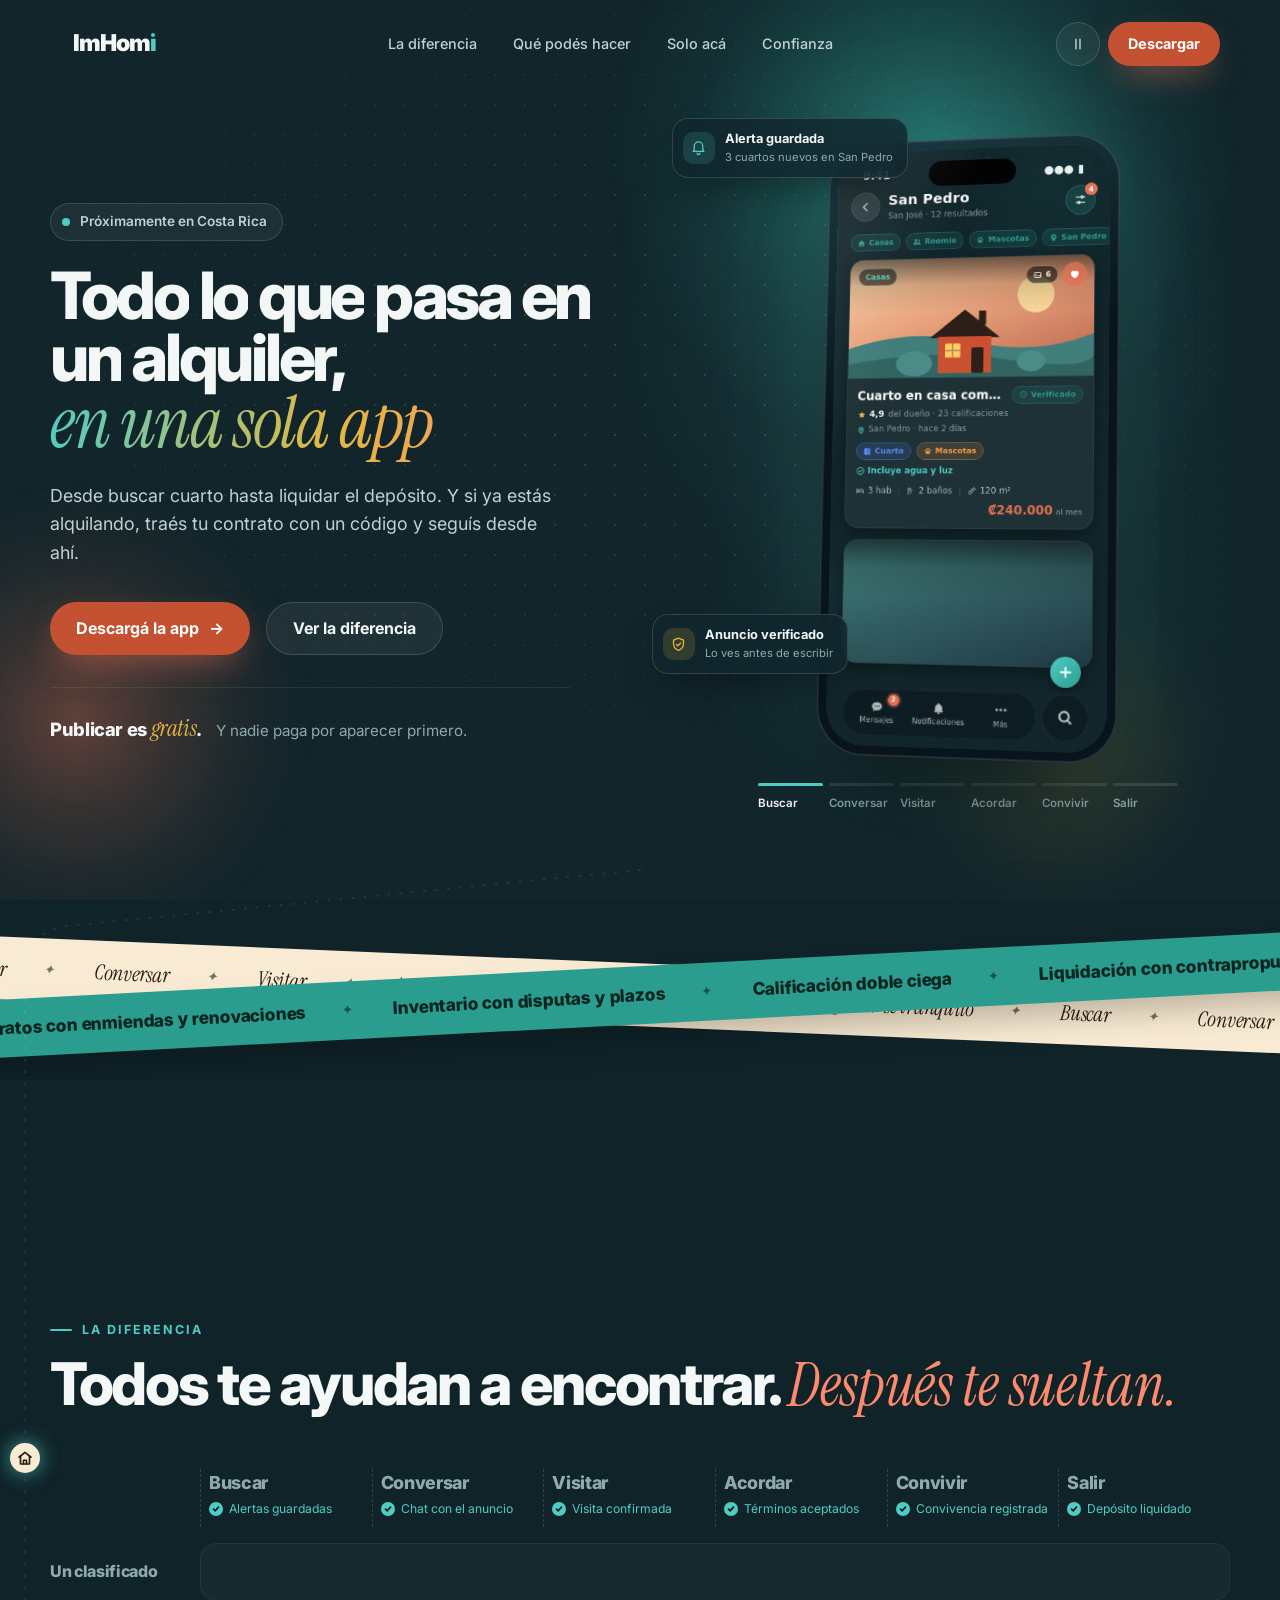
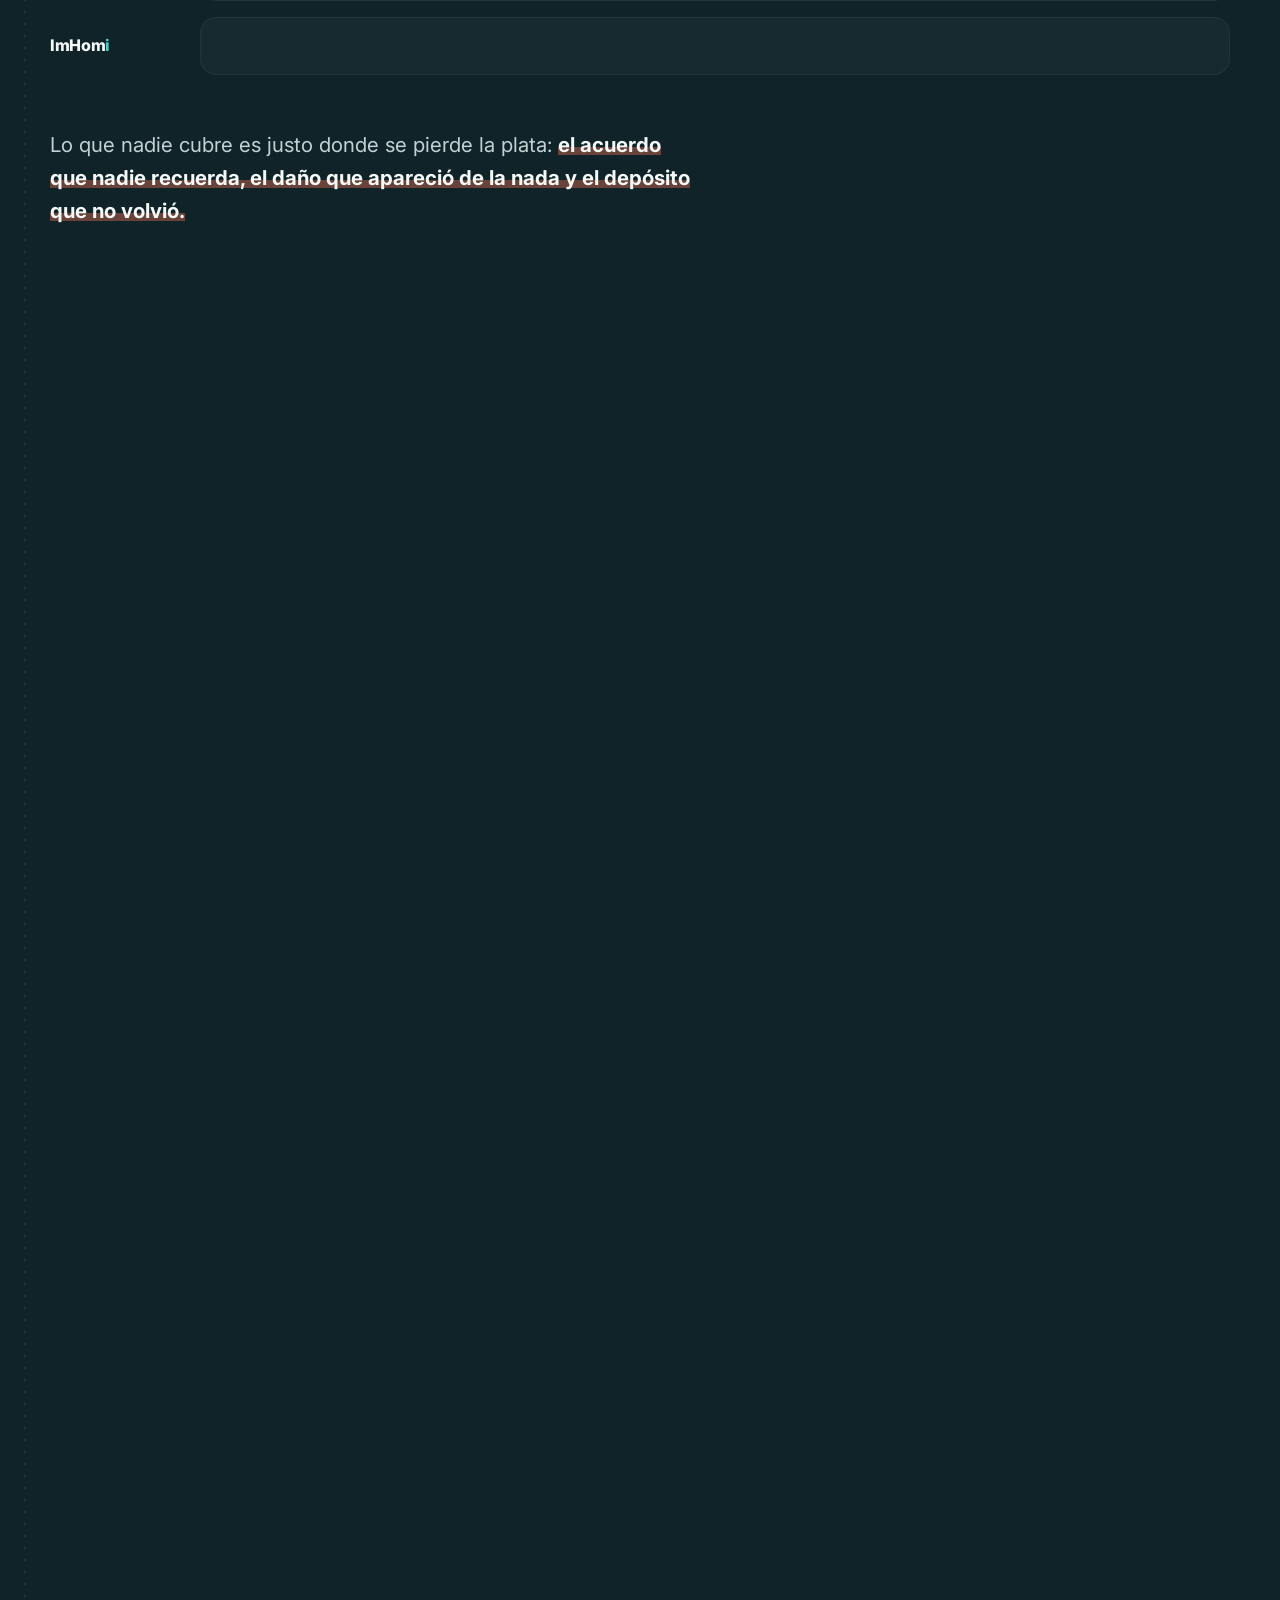
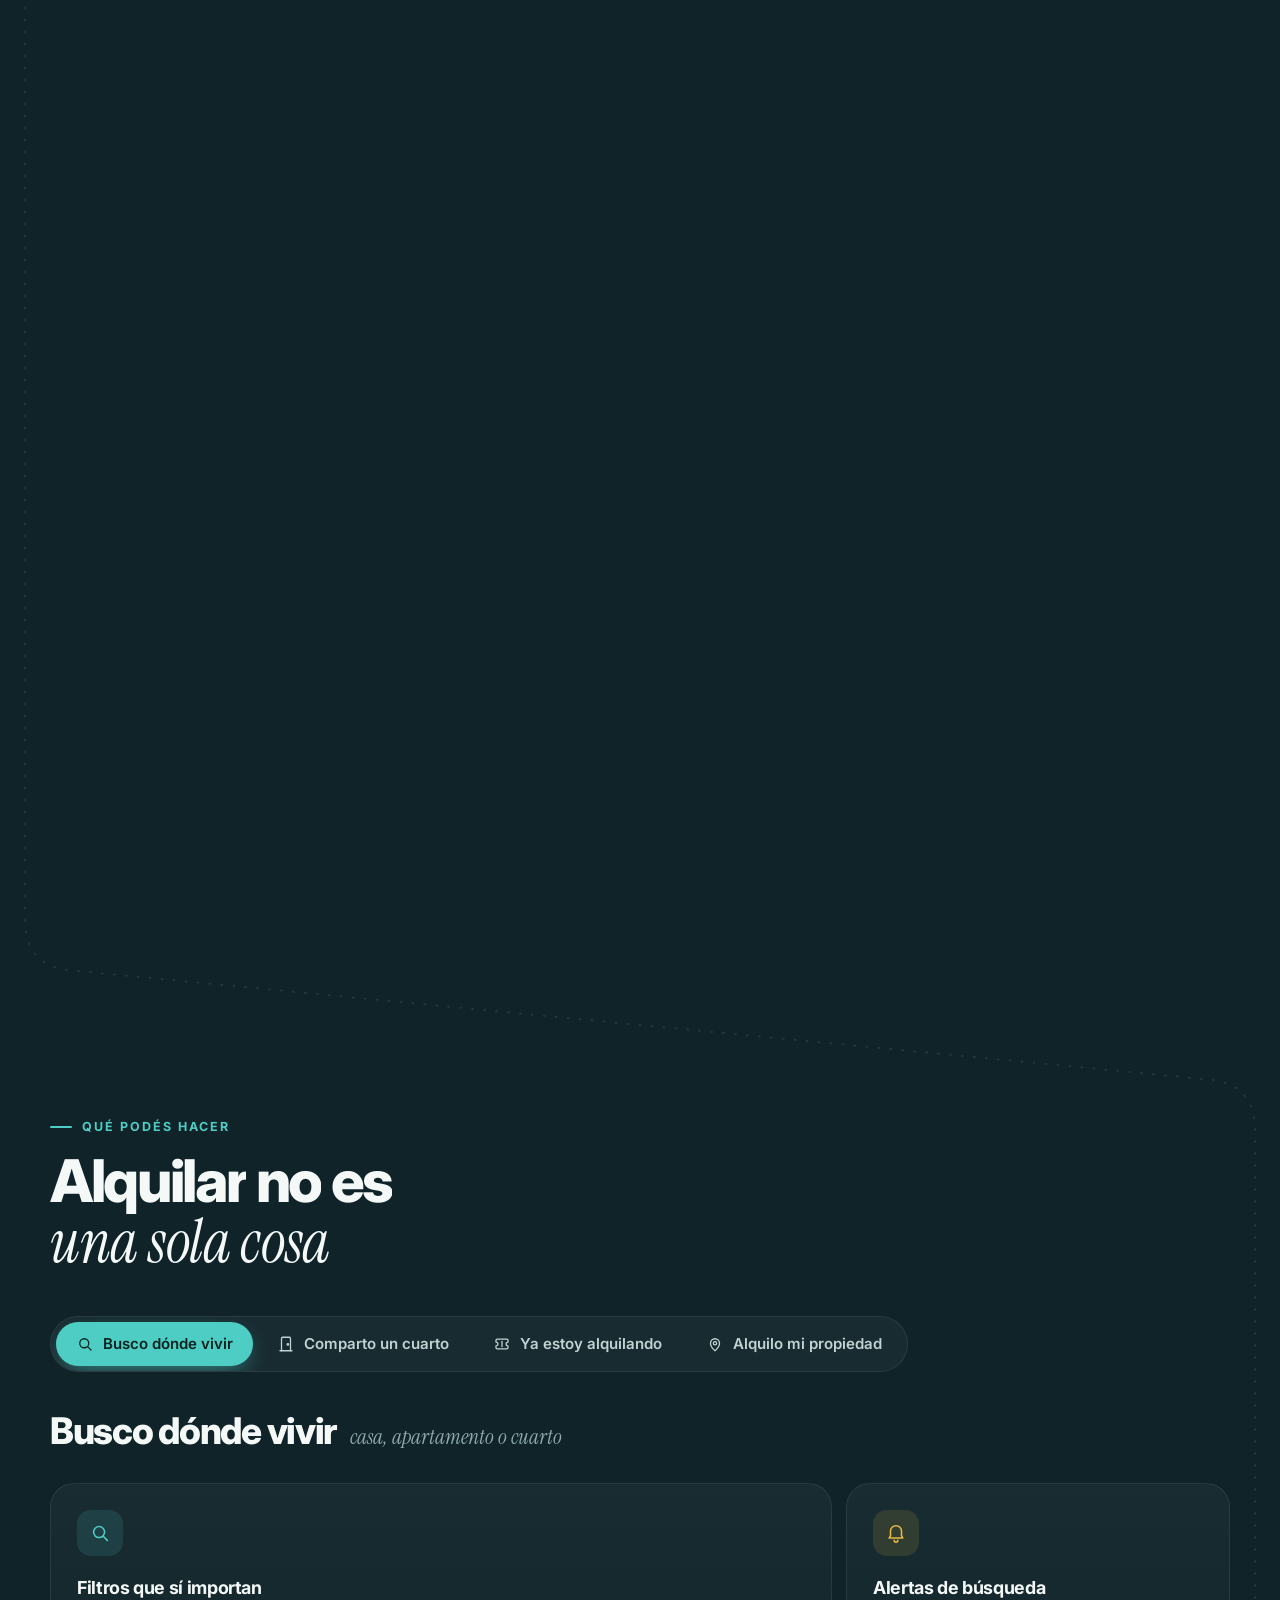
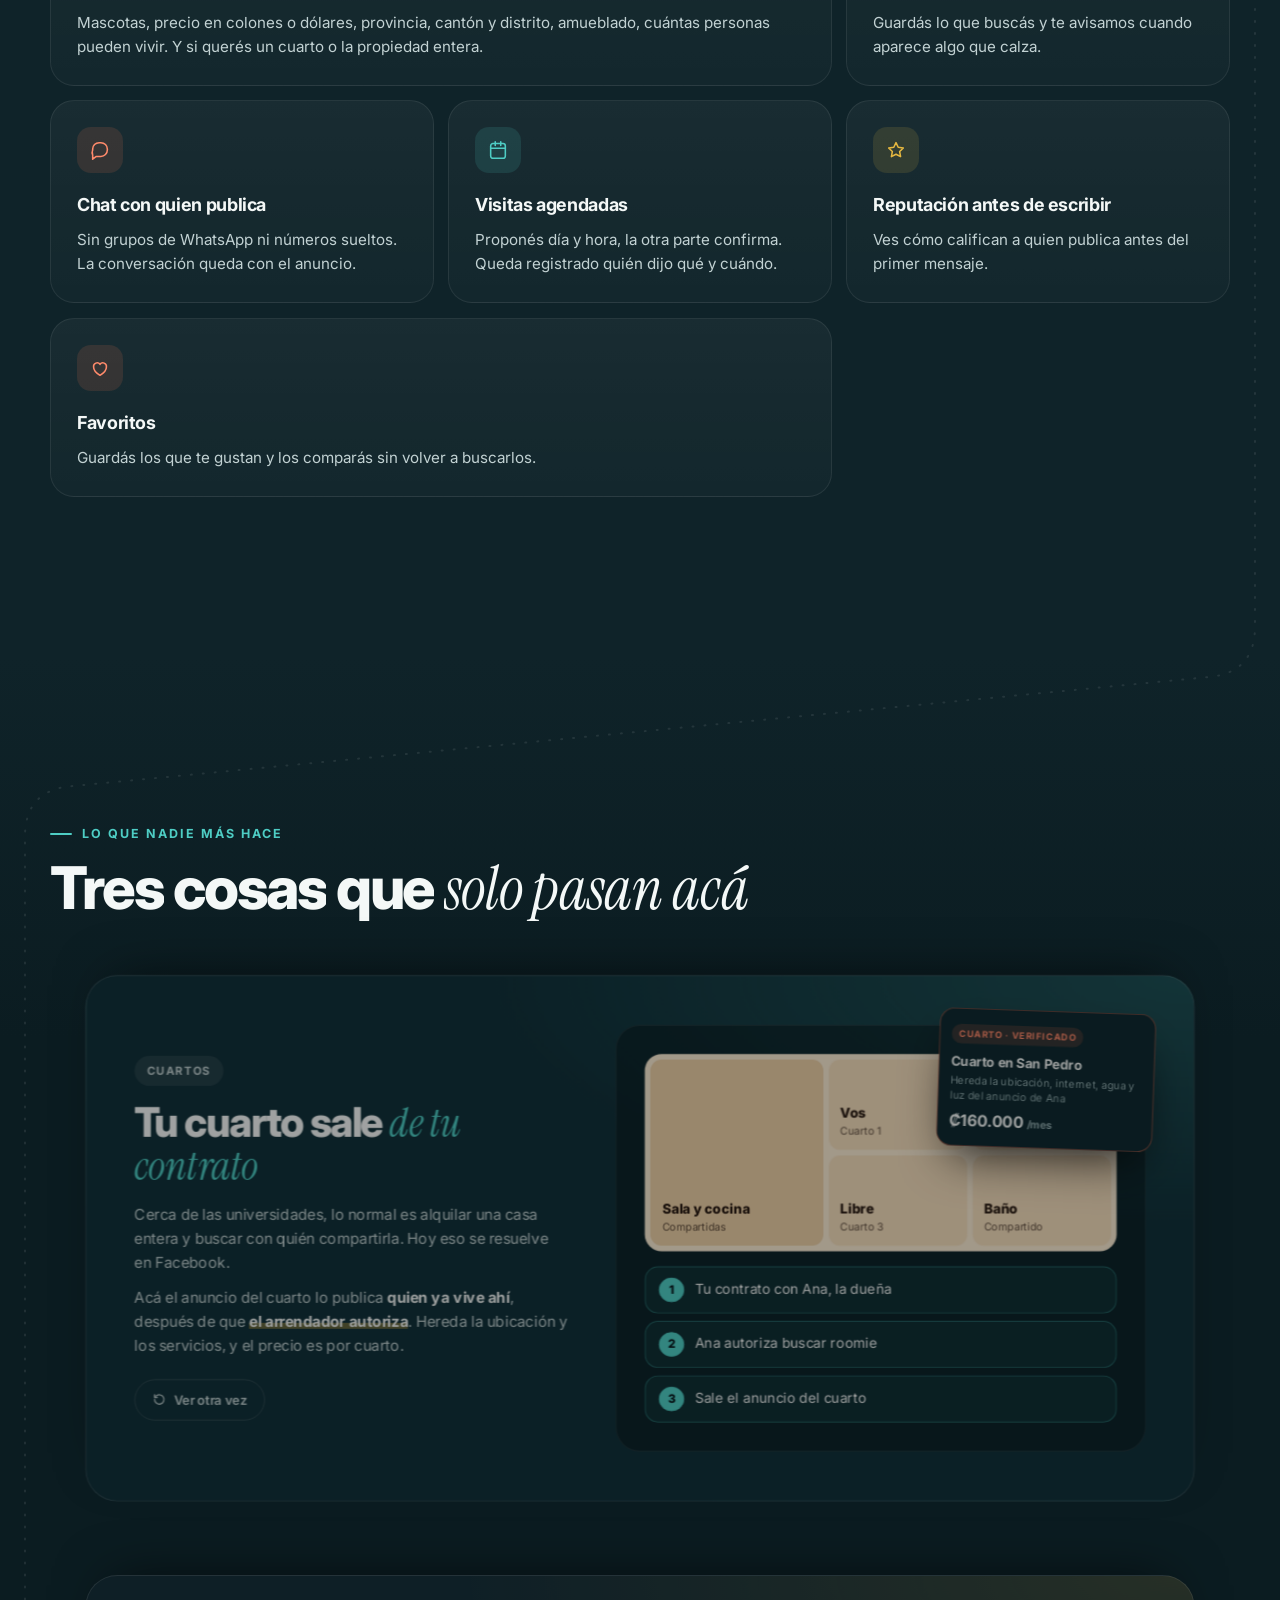
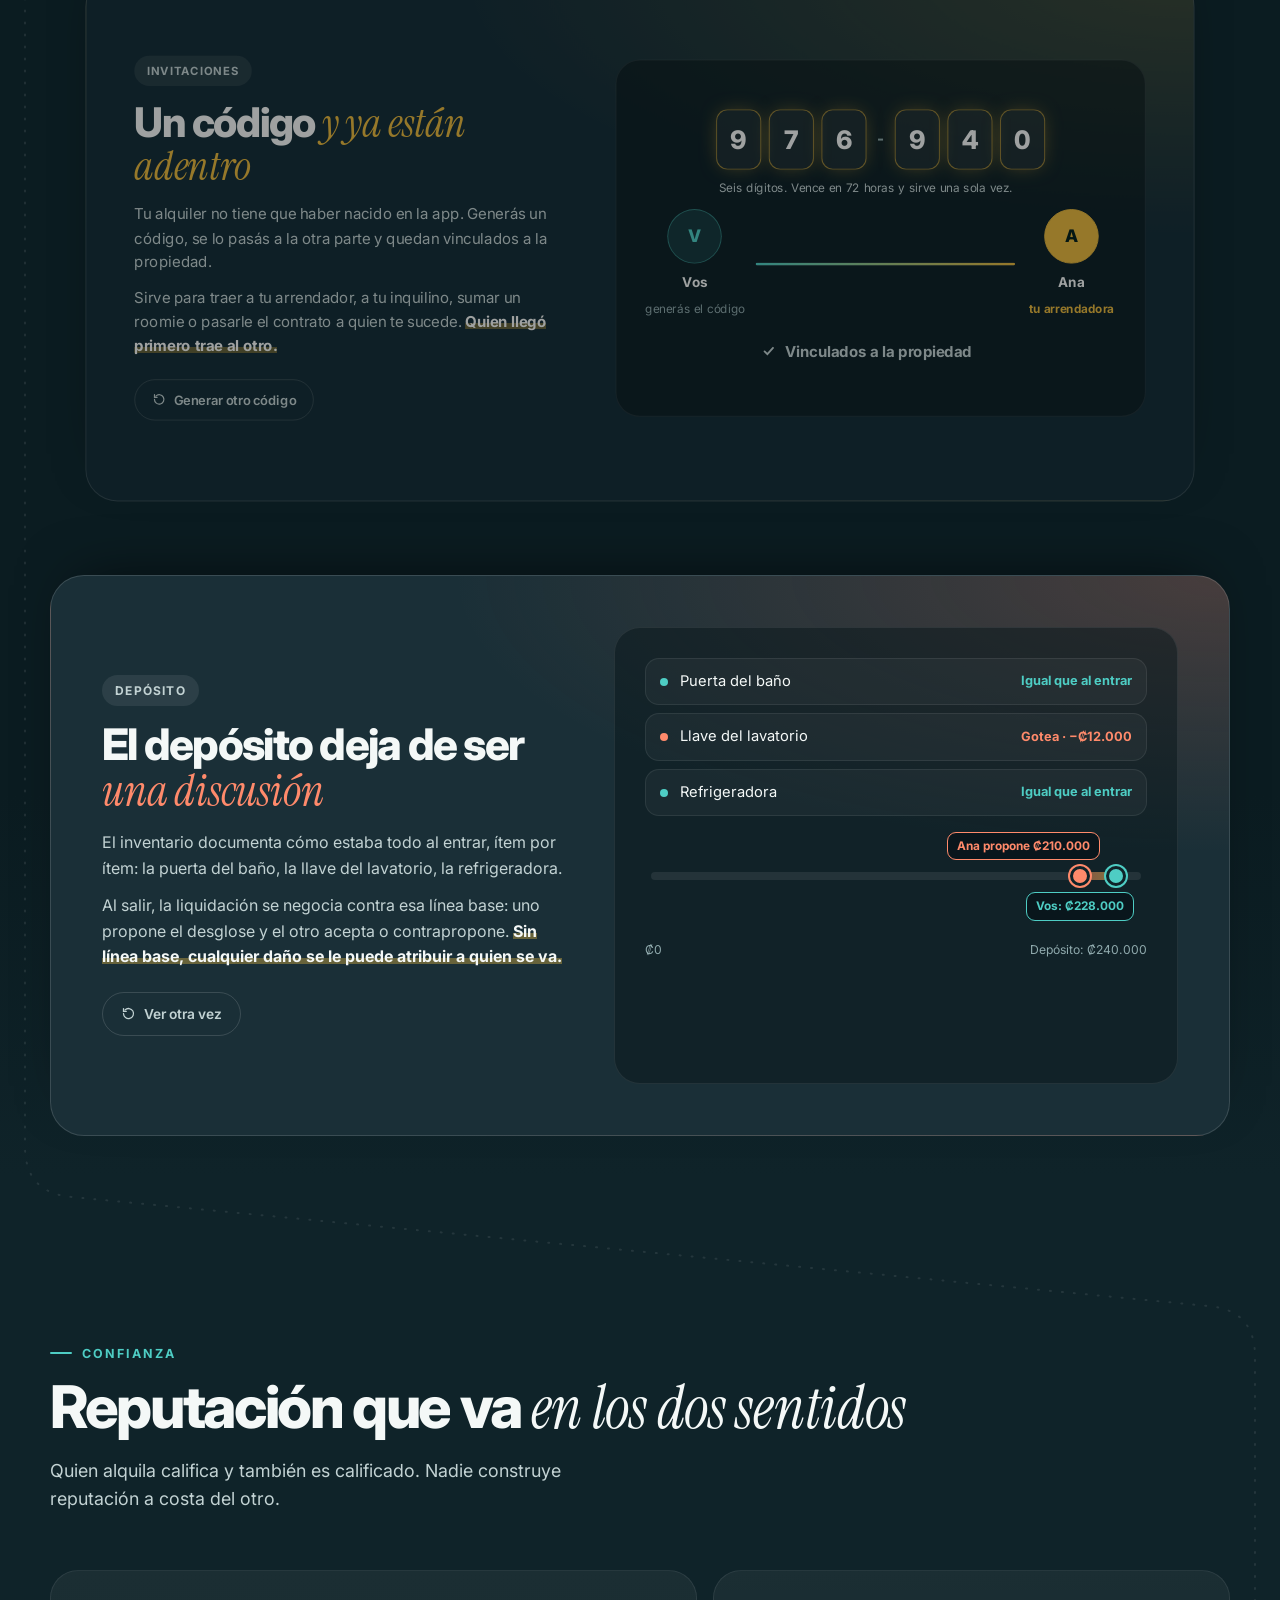
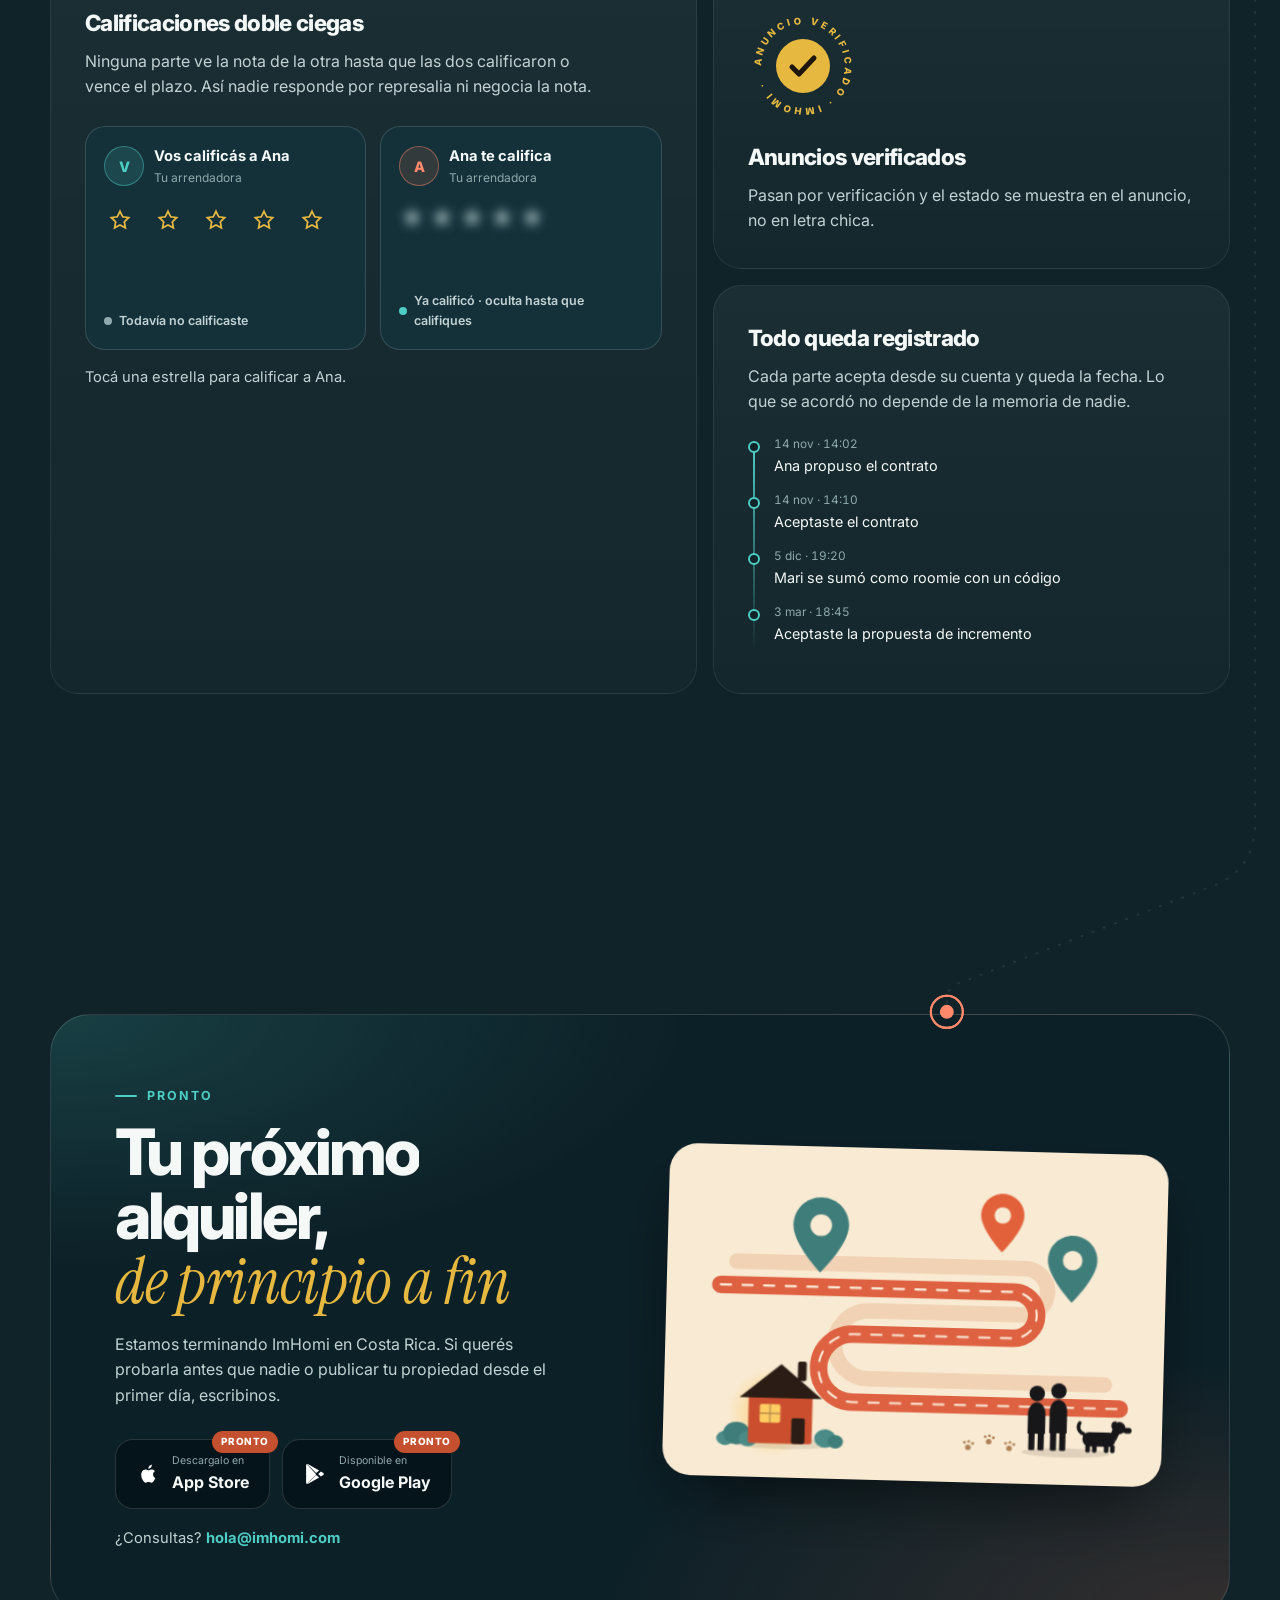
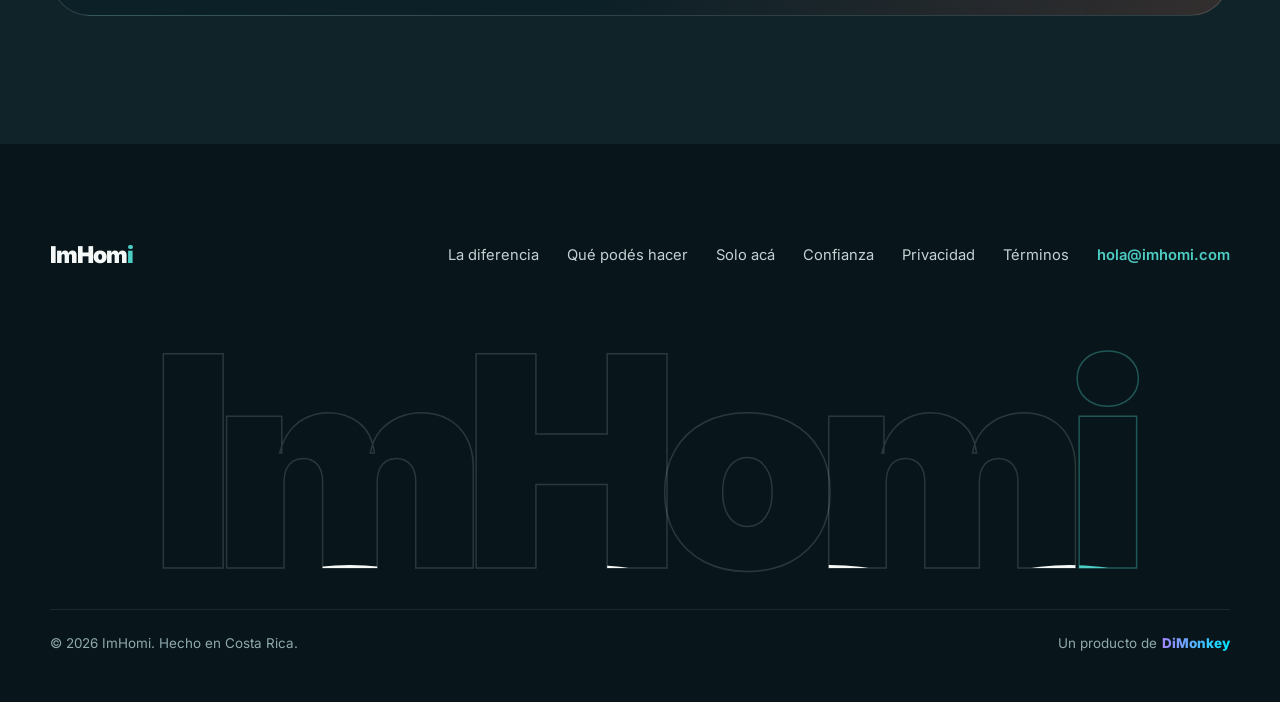
==== commit a754486f: "feat(landing): nueva web animada con la app recorriendo el alquiler entero" ====
--- a/index.html
+++ b/index.html
@@ -31,8 +31,11 @@
   <link rel="manifest" href="/site.webmanifest">
   <link rel="preconnect" href="https://fonts.googleapis.com">
   <link rel="preconnect" href="https://fonts.gstatic.com" crossorigin>
-  <link href="https://fonts.googleapis.com/css2?family=Inter:wght@400;500;600;700;800;900&family=Space+Grotesk:wght@500;600;700&display=swap" rel="stylesheet">
-  <link rel="stylesheet" href="css/styles.css">
+  <!-- Inter como fuente variable (un solo archivo para 400–900) e Instrument Serif solo en cursiva, la única que se usa. -->
+  <link rel="stylesheet" href="https://fonts.googleapis.com/css2?family=Inter:wght@400..900&family=Instrument+Serif:ital@1&display=swap">
+  <link rel="stylesheet" href="css/site.css">
+  <link rel="stylesheet" href="css/home.css">
+  <script>document.documentElement.classList.add('js')</script>
 
   <script type="application/ld+json">
   {
@@ -74,599 +77,669 @@
 </head>
 <body>
 
-  <!-- Sprite de iconos. Trazo de 1.6 sobre grilla de 24, heredando currentColor. -->
-  <svg class="icon-sprite" aria-hidden="true" focusable="false">
-    <defs>
-      <g id="i-search"><circle cx="11" cy="11" r="6"/><path d="M20 20l-4.5-4.5"/></g>
-      <g id="i-bell"><path d="M18 15V10a6 6 0 1 0-12 0v5l-1.5 2.5h15L18 15Z"/><path d="M10 20a2 2 0 0 0 4 0"/></g>
-      <g id="i-chat"><path d="M20 12a7 7 0 0 1-7 7H8l-4 3v-4.5A7 7 0 0 1 4 12v-1a7 7 0 0 1 7-7h2a7 7 0 0 1 7 7Z"/></g>
-      <g id="i-calendar"><rect x="4" y="5" width="16" height="16" rx="2.5"/><path d="M4 10h16M9 3v4M15 3v4"/></g>
-      <g id="i-star"><path d="M12 4l2.4 5 5.6.8-4 3.9 1 5.5-5-2.6-5 2.6 1-5.5-4-3.9 5.6-.8L12 4Z"/></g>
-      <g id="i-heart"><path d="M12 20s-7-4.4-7-9.2A3.9 3.9 0 0 1 12 8a3.9 3.9 0 0 1 7 2.8C19 15.6 12 20 12 20Z"/></g>
-      <g id="i-door"><path d="M6 21V4.5A1.5 1.5 0 0 1 7.5 3h9A1.5 1.5 0 0 1 18 4.5V21"/><path d="M4 21h16"/><circle cx="14.5" cy="12.5" r="1"/></g>
-      <g id="i-users"><circle cx="9" cy="9" r="3.2"/><path d="M3.5 20a5.5 5.5 0 0 1 11 0"/><path d="M16 6.3a3.2 3.2 0 0 1 0 6.4M17.5 20a5.5 5.5 0 0 0-2.2-4.4"/></g>
-      <g id="i-ticket"><path d="M4 9.5V7a1.5 1.5 0 0 1 1.5-1.5h13A1.5 1.5 0 0 1 20 7v2.5a2.5 2.5 0 0 0 0 5V17a1.5 1.5 0 0 1-1.5 1.5h-13A1.5 1.5 0 0 1 4 17v-2.5a2.5 2.5 0 0 0 0-5Z"/><path d="M12 8.5v7"/></g>
-      <g id="i-split"><rect x="3.5" y="5" width="17" height="14" rx="2.5"/><path d="M12 5v14"/><circle cx="7.75" cy="12" r="1.3"/><circle cx="16.25" cy="12" r="1.3"/></g>
-      <g id="i-clipboard"><rect x="5" y="5" width="14" height="16" rx="2"/><path d="M9 5V4a1 1 0 0 1 1-1h4a1 1 0 0 1 1 1v1"/><path d="M9 13l2 2 4-4"/></g>
-      <g id="i-coins"><ellipse cx="12" cy="7" rx="6.5" ry="3"/><path d="M5.5 7v5c0 1.7 2.9 3 6.5 3s6.5-1.3 6.5-3V7"/><path d="M5.5 12v5c0 1.7 2.9 3 6.5 3s6.5-1.3 6.5-3v-5"/></g>
-      <g id="i-shield"><path d="M12 3l7 2.8V11c0 4.3-2.9 7.8-7 9.4-4.1-1.6-7-5.1-7-9.4V5.8L12 3Z"/><path d="M9 11.8l2 2 4-4"/></g>
-      <g id="i-clock"><circle cx="12" cy="12" r="8"/><path d="M12 7.5V12l3 2"/></g>
-      <g id="i-tag"><path d="M11 3H4.5A1.5 1.5 0 0 0 3 4.5V11l9.5 9.5a1.5 1.5 0 0 0 2.1 0l6-6a1.5 1.5 0 0 0 0-2.1L11 3Z"/><circle cx="7.5" cy="7.5" r="1.2"/></g>
-      <g id="i-doc"><path d="M14 3H7a1.5 1.5 0 0 0-1.5 1.5v15A1.5 1.5 0 0 0 7 21h10a1.5 1.5 0 0 0 1.5-1.5V7.5L14 3Z"/><path d="M13.5 3v5h5"/><path d="M9 16.5c1.5-3.5 3-3.5 4.5 0"/></g>
-      <g id="i-pin"><path d="M12 21s6-5.2 6-10a6 6 0 1 0-12 0c0 4.8 6 10 6 10Z"/><circle cx="12" cy="11" r="2.2"/></g>
-      <g id="i-swap"><path d="M4 8h13l-3-3M20 16H7l3 3"/></g>
-    </defs>
-  </svg>
-
-  <!-- ==================== HEADER ==================== -->
-  <header class="header" id="header">
-    <div class="container">
-      <a href="#hero" class="imhomi-logo">ImHom<span class="i-teal">i</span></a>
-      <nav class="nav-links" id="nav">
-        <a href="#diferencia">La diferencia</a>
-        <a href="#capacidades">Qué podés hacer</a>
-        <a href="#confianza">Confianza</a>
-        <a href="#cta" class="nav-cta">Descargar</a>
+<a class="skip" href="#main">Saltar al contenido</a>
+
+<div class="progress" id="progress" aria-hidden="true"></div>
+
+<!-- El camino de la ilustración recorre la página por los márgenes y termina en la casa -->
+<svg class="camino" id="camino" aria-hidden="true">
+  <defs><linearGradient id="caminoGrad" x1="0" y1="0" x2="0" y2="1"><stop offset="0" stop-color="#4ECDC4"/><stop offset=".55" stop-color="#E6B840"/><stop offset="1" stop-color="#FF8A6B"/></linearGradient></defs>
+  <path class="c-base"/><path class="c-road" id="cRoad"/>
+  <g class="c-end" id="cEnd"><circle class="c-ring" r="16"/><circle class="c-ring c-ring2" r="16"/><circle class="c-dot" r="7"/></g>
+  <g class="c-car" id="cCar"><circle r="15"/><svg x="-9" y="-9" width="18" height="18" viewBox="0 0 24 24"><use href="#i-house"/></svg></g>
+</svg>
+
+<!-- Íconos: trazo 1.7 sobre grilla de 24, heredan el color -->
+<svg width="0" height="0" style="position:absolute" aria-hidden="true">
+  <defs>
+    <g id="i-search"><circle cx="11" cy="11" r="6"/><path d="M20 20l-4.5-4.5"/></g>
+    <g id="i-bell"><path d="M18 15V10a6 6 0 1 0-12 0v5l-1.5 2.5h15L18 15Z"/><path d="M10 20a2 2 0 0 0 4 0"/></g>
+    <g id="i-chat"><path d="M20 12a7 7 0 0 1-7 7H8l-4 3v-4.5A7 7 0 0 1 4 12v-1a7 7 0 0 1 7-7h2a7 7 0 0 1 7 7Z"/></g>
+    <g id="i-calendar"><rect x="4" y="5" width="16" height="16" rx="2.5"/><path d="M4 10h16M9 3v4M15 3v4"/></g>
+    <g id="i-star"><path d="M12 4l2.4 5 5.6.8-4 3.9 1 5.5-5-2.6-5 2.6 1-5.5-4-3.9 5.6-.8L12 4Z"/></g>
+    <g id="i-heart"><path d="M12 20s-7-4.4-7-9.2A3.9 3.9 0 0 1 12 8a3.9 3.9 0 0 1 7 2.8C19 15.6 12 20 12 20Z"/></g>
+    <g id="i-door"><path d="M6 21V4.5A1.5 1.5 0 0 1 7.5 3h9A1.5 1.5 0 0 1 18 4.5V21"/><path d="M4 21h16"/><circle cx="14.5" cy="12.5" r="1"/></g>
+    <g id="i-users"><circle cx="9" cy="9" r="3.2"/><path d="M3.5 20a5.5 5.5 0 0 1 11 0"/><path d="M16 6.3a3.2 3.2 0 0 1 0 6.4M17.5 20a5.5 5.5 0 0 0-2.2-4.4"/></g>
+    <g id="i-ticket"><path d="M4 9.5V7a1.5 1.5 0 0 1 1.5-1.5h13A1.5 1.5 0 0 1 20 7v2.5a2.5 2.5 0 0 0 0 5V17a1.5 1.5 0 0 1-1.5 1.5h-13A1.5 1.5 0 0 1 4 17v-2.5a2.5 2.5 0 0 0 0-5Z"/><path d="M12 8.5v7"/></g>
+    <g id="i-split"><rect x="3.5" y="5" width="17" height="14" rx="2.5"/><path d="M12 5v14"/><circle cx="7.75" cy="12" r="1.3"/><circle cx="16.25" cy="12" r="1.3"/></g>
+    <g id="i-clipboard"><rect x="5" y="5" width="14" height="16" rx="2"/><path d="M9 5V4a1 1 0 0 1 1-1h4a1 1 0 0 1 1 1v1"/><path d="M9 13l2 2 4-4"/></g>
+    <g id="i-coins"><ellipse cx="12" cy="7" rx="6.5" ry="3"/><path d="M5.5 7v5c0 1.7 2.9 3 6.5 3s6.5-1.3 6.5-3V7"/><path d="M5.5 12v5c0 1.7 2.9 3 6.5 3s6.5-1.3 6.5-3v-5"/></g>
+    <g id="i-shield"><path d="M12 3l7 2.8V11c0 4.3-2.9 7.8-7 9.4-4.1-1.6-7-5.1-7-9.4V5.8L12 3Z"/><path d="M9 11.8l2 2 4-4"/></g>
+    <g id="i-clock"><circle cx="12" cy="12" r="8"/><path d="M12 7.5V12l3 2"/></g>
+    <g id="i-tag"><path d="M11 3H4.5A1.5 1.5 0 0 0 3 4.5V11l9.5 9.5a1.5 1.5 0 0 0 2.1 0l6-6a1.5 1.5 0 0 0 0-2.1L11 3Z"/><circle cx="7.5" cy="7.5" r="1.2"/></g>
+    <g id="i-doc"><path d="M14 3H7a1.5 1.5 0 0 0-1.5 1.5v15A1.5 1.5 0 0 0 7 21h10a1.5 1.5 0 0 0 1.5-1.5V7.5L14 3Z"/><path d="M13.5 3v5h5"/><path d="M9 16.5c1.5-3.5 3-3.5 4.5 0"/></g>
+    <g id="i-pin"><path d="M12 21s6-5.2 6-10a6 6 0 1 0-12 0c0 4.8 6 10 6 10Z"/><circle cx="12" cy="11" r="2.2"/></g>
+    <g id="i-swap"><path d="M4 8h13l-3-3M20 16H7l3 3"/></g>
+    <g id="i-check"><path d="M6 12.5l4 4 8-9"/></g>
+    <g id="i-replay"><path d="M4 12a8 8 0 1 0 2.4-5.7"/><path d="M4 4v4.5h4.5"/></g>
+    <g id="i-chevd"><path d="M6 9l6 6 6-6"/></g>
+    <g id="i-back"><path d="M15 4l-8 8 8 8"/></g>
+    <g id="i-chev"><path d="M9 5l7 7-7 7"/></g>
+    <g id="i-tune"><path d="M4 7h9M17 7h3M4 17h3M11 17h9"/><circle cx="15" cy="7" r="2"/><circle cx="9" cy="17" r="2"/></g>
+    <g id="i-photo"><rect x="3" y="5" width="18" height="14" rx="2"/><path d="M3 16l5-5 4 4 3-3 6 6"/></g>
+    <g id="i-verified"><path d="M12 2.5l2.4 1.8 3-.2.9 2.9 2.5 1.7-1 2.8 1 2.8-2.5 1.7-.9 2.9-3-.2L12 21.5l-2.4-1.8-3 .2-.9-2.9-2.5-1.7 1-2.8-1-2.8 2.5-1.7.9-2.9 3 .2z"/><path d="M8.5 12l2.4 2.4 4.6-4.8"/></g>
+    <g id="i-checkc"><circle cx="12" cy="12" r="9"/><path d="M8 12.2l2.8 2.8 5.2-5.6"/></g>
+    <g id="i-bed"><path d="M3 19V6M3 15h18v4M21 15v-3a3 3 0 0 0-3-3h-7v6"/><circle cx="7" cy="11" r="2"/></g>
+    <g id="i-shower"><path d="M5 21V7a3 3 0 0 1 6 0"/><path d="M7.5 10h7a3.5 3.5 0 0 0-7 0z"/><path d="M9 14v1M12 14v1M15 14v1M10.5 17.5v1M13.5 17.5v1"/></g>
+    <g id="i-ruler"><path d="M3 17L17 3l4 4L7 21z"/><path d="M7 13l2 2M10 10l2 2M13 7l2 2"/></g>
+    <g id="i-timer"><circle cx="12" cy="13.5" r="7.5"/><path d="M12 9.5v4l2.5 1.5M9.5 2.5h5"/></g>
+    <g id="i-info"><circle cx="12" cy="12" r="9"/><path d="M12 11v5M12 7.8v.1"/></g>
+    <g id="i-hourglass"><path d="M6 3h12M6 21h12M7 3c0 5 10 5 10 9s-10 4-10 9M17 3c0 5-10 5-10 9s10 4 10 9"/></g>
+    <!-- Íconos llenos de la app (Font Awesome) -->
+    <g id="m-building"><path fill-rule="evenodd" d="M5 2h14v20h-5v-4h-4v4H5zM8 5v2h2V5zm6 0v2h2V5zM8 9v2h2V9zm6 0v2h2V9zm-6 4v2h2v-2zm6 0v2h2v-2z"/></g>
+    <g id="m-house"><path d="M12 3 1.5 12H5v9h5.5v-6h3v6H19v-9h3.5z"/></g>
+    <g id="m-door"><path fill-rule="evenodd" d="M3 21V4l10-2v20zm7.5-10a1.2 1.2 0 1 0 0 2.4 1.2 1.2 0 0 0 0-2.4zM14.5 4H20v15h2v2h-7.5z"/></g>
+    <g id="m-ugroup"><circle cx="8.5" cy="7.5" r="3.8"/><circle cx="17" cy="8.5" r="3"/><path d="M1.5 20c0-4 3.1-6.8 7-6.8s7 2.8 7 6.8zM16.5 20c0-2.6-.8-4.6-2.3-6 .8-.4 1.7-.6 2.8-.6 3.1 0 5.5 2.3 5.5 6.6z"/></g>
+    <g id="m-paw"><ellipse cx="5.5" cy="10.5" rx="2.1" ry="2.6"/><ellipse cx="9.3" cy="5.8" rx="2.1" ry="2.7"/><ellipse cx="14.7" cy="5.8" rx="2.1" ry="2.7"/><ellipse cx="18.5" cy="10.5" rx="2.1" ry="2.6"/><path d="M12 11c-3.1 0-6.3 4-6.3 6.6 0 1.9 1.5 2.7 3.1 2.2 1.3-.4 2.1-.8 3.2-.8s1.9.4 3.2.8c1.6.5 3.1-.3 3.1-2.2C18.3 15 15.1 11 12 11z"/></g>
+    <g id="m-locdot"><path fill-rule="evenodd" d="M12 1.5a7.5 7.5 0 0 0-7.5 7.5c0 5.3 7.5 13.5 7.5 13.5s7.5-8.2 7.5-13.5A7.5 7.5 0 0 0 12 1.5zm0 10.3a2.8 2.8 0 1 1 0-5.6 2.8 2.8 0 0 1 0 5.6z"/></g>
+    <g id="m-mappin"><circle cx="12" cy="7" r="5"/><path d="M11 11h2v11h-2z"/></g>
+    <g id="m-compass"><path fill-rule="evenodd" d="M12 1.5a10.5 10.5 0 1 0 0 21 10.5 10.5 0 0 0 0-21zm4.5 6-2.3 6.7-6.7 2.3 2.3-6.7z"/></g>
+    <g id="m-search"><path fill-rule="evenodd" d="M10.5 2a8.5 8.5 0 0 1 6.8 13.6l4.6 4.6-2 2-4.6-4.6A8.5 8.5 0 1 1 10.5 2zm0 3a5.5 5.5 0 1 0 0 11 5.5 5.5 0 0 0 0-11z"/></g>
+    <g id="m-comment"><path fill-rule="evenodd" d="M12 3C6.5 3 2 6.6 2 11c0 2.3 1.2 4.4 3.2 5.8L4.4 21l4.6-2.3c1 .2 2 .3 3 .3 5.5 0 10-3.6 10-8S17.5 3 12 3zM7.6 12.4a1.4 1.4 0 1 1 0-2.8 1.4 1.4 0 0 1 0 2.8zm4.4 0a1.4 1.4 0 1 1 0-2.8 1.4 1.4 0 0 1 0 2.8zm4.4 0a1.4 1.4 0 1 1 0-2.8 1.4 1.4 0 0 1 0 2.8z"/></g>
+    <g id="m-bell"><path d="M12 22.5a2.6 2.6 0 0 0 2.6-2.5H9.4a2.6 2.6 0 0 0 2.6 2.5zM19 15.5V11a7 7 0 0 0-5.5-6.8V3.4a1.5 1.5 0 0 0-3 0v.8A7 7 0 0 0 5 11v4.5L3 18v1h18v-1z"/></g>
+    <g id="m-more"><circle cx="5" cy="12" r="2.2"/><circle cx="12" cy="12" r="2.2"/><circle cx="19" cy="12" r="2.2"/></g>
+    <g id="m-calcheck"><path fill-rule="evenodd" d="M7 2h2v2h6V2h2v2h2.5A1.5 1.5 0 0 1 21 5.5v15a1.5 1.5 0 0 1-1.5 1.5h-15A1.5 1.5 0 0 1 3 20.5v-15A1.5 1.5 0 0 1 4.5 4H7zM5 9v11h14V9zm10.3 2.3 1.4 1.4-5.7 5.7-3.4-3.4 1.4-1.4 2 2z"/></g>
+    <g id="m-env"><path fill-rule="evenodd" d="M3 6.5A1.5 1.5 0 0 1 4.5 5h15A1.5 1.5 0 0 1 21 6.5v11a1.5 1.5 0 0 1-1.5 1.5h-15A1.5 1.5 0 0 1 3 17.5zm2 .9V17h14V7.4l-7 5.1z"/></g>
+    <g id="m-plane"><path d="M22 2 2 10.5l7 2.6L19 5l-8.5 9.6v6.4l3.7-4.7 4.8 2.7z"/></g>
+    <g id="m-inbox"><path fill-rule="evenodd" d="M4.5 3h15l2.5 9v7.5a1.5 1.5 0 0 1-1.5 1.5h-17A1.5 1.5 0 0 1 2 19.5V12zm1.6 2L4.3 12H9l1 2h4l1-2h4.7l-1.8-7z"/></g>
+    <g id="m-send"><path d="M3 20.5 21 12 3 3.5V10l12 2-12 2z"/></g>
+    <g id="m-doc"><path fill-rule="evenodd" d="M6 2h8l6 6v12.5A1.5 1.5 0 0 1 18.5 22h-13A1.5 1.5 0 0 1 4 20.5v-17A1.5 1.5 0 0 1 5.5 2zm7 1.5V9h5.5zM8 13v1.6h8V13zm0 3.5v1.6h6v-1.6z"/></g>
+    <g id="i-house"><path d="M4 11l8-6.5 8 6.5"/><path d="M6 9.5V20h12V9.5"/><path d="M10 20v-5h4v5"/></g>
+  </defs>
+</svg>
+
+<!-- ==================== CABECERA ==================== -->
+<header class="hdr" id="hdr">
+  <a href="#inicio" class="logo" aria-label="ImHomi, inicio">ImHom<span class="idot">ı</span></a>
+  <nav class="nav" id="nav" aria-label="Secciones">
+    <span class="nav-ind" aria-hidden="true"></span>
+    <a href="#diferencia">La diferencia</a>
+    <a href="#capacidades">Qué podés hacer</a>
+    <a href="#solo-aca">Solo acá</a>
+    <a href="#confianza">Confianza</a>
+  </nav>
+  <div class="hdr-end">
+    <!-- Pausa de todo lo que se mueve solo (WCAG 2.2.2) -->
+    <button class="pause" id="pause" type="button"><svg class="i-pause" viewBox="0 0 24 24" aria-hidden="true"><path d="M9 5v14M15 5v14"/></svg><svg class="i-play" viewBox="0 0 24 24" aria-hidden="true"><path d="M7 5l12 7-12 7z"/></svg><span class="pause-t">Pausar animaciones</span></button>
+    <a href="#descargar" class="btn btn--coral btn--sm magnet">Descargar</a>
+  </div>
+</header>
+
+
+
+<main id="main">
+<!-- ==================== 01 · HERO ==================== -->
+<section class="hero" id="inicio">
+  <div class="aurora" aria-hidden="true"><i></i><i></i><i></i></div>
+  <div class="dots" aria-hidden="true"></div>
+  <div class="spot" aria-hidden="true"></div>
+
+  <div class="wrap hero-grid">
+    <div>
+      <span class="tag" data-reveal><span class="dot"></span>Próximamente en Costa Rica</span>
+      <h1 data-split>Todo lo que pasa en un alquiler, <span class="serif shimmer">en una sola app</span></h1>
+      <p class="lead" data-reveal style="--d:4">Desde buscar cuarto hasta liquidar el depósito. Y si ya estás alquilando, traés tu contrato con un código y seguís desde ahí.</p>
+      <div class="hero-cta" data-reveal style="--d:5">
+        <a href="#descargar" class="btn btn--coral magnet">Descargá la app <span class="arr">→</span></a>
+        <a href="#diferencia" class="btn btn--glass magnet">Ver la diferencia</a>
+      </div>
+      <div class="claim" data-reveal style="--d:6"><b>Publicar es <em>gratis</em>.</b><span>Y nadie paga por aparecer primero.</span></div>
+    </div>
+
+    <div class="stage" data-reveal style="--d:3">
+      <p class="sr">Demostración: la app de ImHomi pasa por los seis momentos de un alquiler, desde buscar hasta liquidar el depósito.</p>
+      <div class="float f1" data-depth="26" aria-hidden="true"><div class="chipc"></div></div>
+      <div class="float f2" data-depth="-34" aria-hidden="true"><div class="chipc"></div></div>
+
+      <div class="phone" id="phone" aria-hidden="true">
+        <div class="glass">
+          <div class="island"></div>
+          <div class="sbar"><span>9:41</span><span>●●● ▮</span></div>
+
+          <!-- Las pantallas calcan la app (imhomi_mobile) a 390 de ancho y se escalan al teléfono -->
+
+          <!-- 1 · Buscar: la principal y, después, los resultados -->
+          <div class="scr on">
+            <div class="sv v1" style="--sw:3100ms">
+              <div class="m-mainbg"><img src="assets/images/fondo-app.webp" alt="" width="390" height="845" decoding="async"><i class="m-orbp"></i></div>
+              <div class="m-main">
+                <div class="m-hdr a" style="--d:0"><span class="m-word">ImHom<b>i</b></span><span class="m-country"><i></i>🇨🇷 Costa Rica<svg class="ln" viewBox="0 0 24 24"><use href="#i-chevd"/></svg></span></div>
+                <h4 class="m-hero a" style="--d:80">Encontrá tu <b>hogar ideal</b></h4>
+                <p class="m-label a" style="--d:140">¿Qué tipo de espacio buscás?</p>
+                <div class="m-cats a" style="--d:200">
+                  <div class="m-cat"><span class="m-catic"><svg class="fl" viewBox="0 0 24 24"><use href="#m-building"/></svg></span>Apartamentos</div>
+                  <div class="m-cat go" style="--d:700"><span class="m-check"><svg class="ln" viewBox="0 0 24 24" style="stroke-width:3.4"><use href="#i-check"/></svg></span><span class="m-catic"><svg class="fl" viewBox="0 0 24 24"><use href="#m-house"/></svg></span>Casas</div>
+                </div>
+                <p class="m-label a" style="--d:260">Preferencias</p>
+                <div class="m-prefs a" style="--d:320">
+                  <div class="m-pref go" style="--d:1100"><svg class="fl" viewBox="0 0 24 24"><use href="#m-ugroup"/></svg><span>Ser roomie</span><span class="m-sw"><i></i></span></div>
+                  <div class="m-pref go" style="--d:1400"><svg class="fl" viewBox="0 0 24 24"><use href="#m-paw"/></svg><span>Mascotas</span><span class="m-sw"><i></i></span></div>
+                </div>
+                <p class="m-label a" style="--d:380">¿Dónde buscás?</p>
+                <div class="m-pks a" style="--d:440">
+                  <div class="m-pk go" style="--d:1800"><svg class="fl" viewBox="0 0 24 24"><use href="#m-locdot"/></svg><span class="xf" style="--d:1800"><span>Provincia</span><span>San José</span></span><span class="xf end" style="--d:1800"><svg class="ln" viewBox="0 0 24 24"><use href="#i-chevd"/></svg><span class="m-x">✕</span></span></div>
+                  <div class="m-pk dis go" style="--d:2150"><svg class="fl" viewBox="0 0 24 24"><use href="#m-mappin"/></svg><span class="xf" style="--d:2150"><span>Cantón</span><span>Montes de Oca</span></span><span class="xf end" style="--d:2150"><svg class="ln" viewBox="0 0 24 24"><use href="#i-chevd"/></svg><span class="m-x">✕</span></span></div>
+                  <div class="m-pk dis go" style="--d:2500"><svg class="fl" viewBox="0 0 24 24"><use href="#m-compass"/></svg><span class="xf" style="--d:2500"><span>Distrito</span><span>San Pedro</span></span><span class="xf end" style="--d:2500"><svg class="ln" viewBox="0 0 24 24"><use href="#i-chevd"/></svg><span class="m-x">✕</span></span></div>
+                </div>
+                <div class="m-btn shine tap a" style="--d:500;--t:2850"><svg class="fl" viewBox="0 0 24 24"><use href="#m-search"/></svg><span class="xf" style="--d:2550"><span>Buscar alojamiento</span><span>Buscar · 4 filtros</span></span></div>
+              </div>
+              <div class="m-nav"><div class="m-pill"><span class="m-tab"><svg class="fl" viewBox="0 0 24 24"><use href="#m-comment"/></svg>Mensajes<em class="m-badge">2</em></span><span class="m-tab"><svg class="fl" viewBox="0 0 24 24"><use href="#m-bell"/></svg>Notificaciones</span><span class="m-tab"><svg class="fl" viewBox="0 0 24 24" style="width:20px;height:20px"><use href="#m-more"/></svg>Más</span></div><div class="m-side"><span class="m-fab"><svg class="ln" viewBox="0 0 24 24" style="stroke-width:2.6"><path d="M12 5v14M5 12h14"/></svg></span><span class="m-orb on"><svg class="fl" viewBox="0 0 24 24"><use href="#m-search"/></svg></span></div></div>
+              <i class="m-touch" style="left:284px;top:233px;--t:700"></i>
+              <i class="m-touch" style="left:159px;top:360px;--t:1100"></i>
+              <i class="m-touch" style="left:337px;top:360px;--t:1400"></i>
+              <i class="m-touch" style="left:195px;top:451px;--t:1800"></i>
+              <i class="m-touch" style="left:195px;top:508px;--t:2150"></i>
+              <i class="m-touch" style="left:195px;top:565px;--t:2500"></i>
+              <i class="m-touch" style="left:195px;top:634px;--t:2850"></i>
+            </div>
+
+            <div class="sv v2" style="--sw:3100ms">
+              <div class="m-bd"></div>
+              <div class="m-shdr"><span class="m-circ"><svg class="ln" viewBox="0 0 24 24"><use href="#i-back"/></svg></span><div><b>San Pedro</b><small>San José · 12 resultados</small></div><span class="m-circ f"><svg class="ln" viewBox="0 0 24 24"><use href="#i-tune"/></svg><em>4</em></span></div>
+              <div class="m-fchips"><span class="m-chip c-t"><svg class="fl" viewBox="0 0 24 24"><use href="#m-house"/></svg>Casas</span><span class="m-chip c-t"><svg class="fl" viewBox="0 0 24 24"><use href="#m-ugroup"/></svg>Roomie</span><span class="m-chip c-t"><svg class="fl" viewBox="0 0 24 24"><use href="#m-paw"/></svg>Mascotas</span><span class="m-chip c-t"><svg class="fl" viewBox="0 0 24 24"><use href="#m-locdot"/></svg>San Pedro</span></div>
+              <div class="m-card a" style="--d:3350">
+                <div class="m-photo">
+                  <svg class="scene" viewBox="0 0 350 170" preserveAspectRatio="xMidYMid slice"><circle cx="268" cy="54" r="26" fill="#FFE3A0" opacity=".85"/><path d="M0 128 Q90 98 180 120 T350 110 V170 H0Z" fill="#3F7D7B"/><path d="M0 150 Q120 128 230 146 T350 140 V170 H0Z" fill="#2E6461"/><g transform="translate(122 62)"><rect x="66" y="14" width="10" height="20" fill="#2B1D15"/><path d="M-4 52 L46 12 L96 52Z" fill="#2B1D15"/><rect x="8" y="50" width="76" height="52" fill="#CB4F2F"/><rect x="18" y="60" width="22" height="20" rx="2" fill="#FFCE63"/><path d="M29 60v20M18 70h22" stroke="#B98B4E" stroke-width="2"/><rect x="56" y="66" width="17" height="36" rx="2" fill="#2B1D15"/></g><ellipse cx="96" cy="150" rx="26" ry="18" fill="#4A8B87"/><ellipse cx="262" cy="148" rx="20" ry="15" fill="#4A8B87"/></svg>
+                  <span class="m-chip ov c-tl m-tlc">Casas</span>
+                  <span class="m-tr"><span class="m-chip ov c-w"><svg class="ln" viewBox="0 0 24 24"><use href="#i-photo"/></svg>6</span><span class="m-fav" style="--d:4700"><svg viewBox="0 0 24 24"><use href="#i-heart"/></svg></span></span>
+                </div>
+                <div class="m-info">
+                  <div class="m-tl"><b>Cuarto en casa compartida</b><span class="m-chip c-t"><svg class="ln" viewBox="0 0 24 24"><use href="#i-verified"/></svg>Verificado</span></div>
+                  <div class="m-meta"><svg class="fl" viewBox="0 0 24 24" style="color:#E6B840"><use href="#i-star"/></svg><strong>4,9</strong>del dueño · 23 calificaciones</div>
+                  <div class="m-meta"><svg class="ln" viewBox="0 0 24 24" style="color:#4ECDC4;width:13px;height:13px"><use href="#i-pin"/></svg>San Pedro · hace 2 días</div>
+                  <div class="m-tags"><span class="m-chip c-b"><svg class="fl" viewBox="0 0 24 24"><use href="#m-door"/></svg>Cuarto</span><span class="m-chip c-o"><svg class="fl" viewBox="0 0 24 24"><use href="#m-paw"/></svg>Mascotas</span><span class="m-incl"><svg class="ln" viewBox="0 0 24 24"><use href="#i-checkc"/></svg>Incluye agua y luz</span></div>
+                  <div class="m-specs"><span><svg class="ln" viewBox="0 0 24 24"><use href="#i-bed"/></svg>3 hab</span><i></i><span><svg class="ln" viewBox="0 0 24 24"><use href="#i-shower"/></svg>2 baños</span><i></i><span><svg class="ln" viewBox="0 0 24 24"><use href="#i-ruler"/></svg>120 m²</span></div>
+                  <div class="m-price"><b>₡240.000</b><small>al mes</small></div>
+                </div>
+              </div>
+              <div class="m-card a" style="--d:3550"><div class="m-photo" style="background:linear-gradient(160deg,#3F7D7B,#1E3842)"></div></div>
+              <div class="m-nav"><div class="m-pill"><span class="m-tab"><svg class="fl" viewBox="0 0 24 24"><use href="#m-comment"/></svg>Mensajes<em class="m-badge">2</em></span><span class="m-tab"><svg class="fl" viewBox="0 0 24 24"><use href="#m-bell"/></svg>Notificaciones</span><span class="m-tab"><svg class="fl" viewBox="0 0 24 24" style="width:20px;height:20px"><use href="#m-more"/></svg>Más</span></div><div class="m-side"><span class="m-fab"><svg class="ln" viewBox="0 0 24 24" style="stroke-width:2.6"><path d="M12 5v14M5 12h14"/></svg></span><span class="m-orb"><svg class="fl" viewBox="0 0 24 24"><use href="#m-search"/></svg></span></div></div>
+              <i class="m-touch" style="left:343px;top:189px;--t:4700"></i>
+            </div>
+          </div>
+
+          <!-- 2 · Conversar -->
+          <div class="scr">
+            <div class="sv">
+              <div class="m-chatbg"></div>
+              <div class="m-chdr">
+                <div class="m-row"><span class="m-circ s"><svg class="ln" viewBox="0 0 24 24"><use href="#i-back"/></svg></span><span class="m-av">AR</span><div><b>Ana Rodríguez</b><small>Cuarto en casa compartida</small></div></div>
+                <div class="m-prop"><span class="m-pbox">🏠</span><div><b>Cuarto en casa compartida</b><em>₡240.000/mes</em><span class="m-minis"><i>3 hab.</i><i>2 baños</i><i>120 m²</i></span></div><span class="m-ver">Ver</span></div>
+                <div class="m-ctx c-tl glow" style="--d:4000"><svg class="ln" viewBox="0 0 24 24"><use href="#i-calendar"/></svg>Agendar visita<svg class="ln" viewBox="0 0 24 24"><use href="#i-chev"/></svg></div>
+              </div>
+              <div class="m-msgs">
+                <div class="m-date"><span>Hoy</span></div>
+                <div class="m-bub me a" style="--d:300">Hola, ¿el cuarto acepta mascotas?<small>9:12 ✓✓</small></div>
+                <div class="m-bub ot a" style="--d:1000">¡Hola! Sí, gatos y perros pequeños.<small>9:14</small></div>
+                <div class="m-bub me a" style="--d:1700">¿Puedo pasar a verlo el sábado?<small>9:15 ✓✓</small></div>
+                <div class="m-bub ot m-typing" style="--d:2300;--d2:3200"><i></i><i></i><i></i></div>
+                <div class="m-bub ot a" style="--d:3250">Claro, agendá la visita desde aquí arriba.<small>9:16</small></div>
+              </div>
+              <div class="m-input"><span class="m-field">Escribe un mensaje...</span><span class="m-send"><svg class="fl" viewBox="0 0 24 24"><use href="#m-send"/></svg></span></div>
+            </div>
+          </div>
+
+          <!-- 3 · Visitar: agendar desde el chat y verla confirmada en Mis Visitas -->
+          <div class="scr">
+            <div class="sv v1" style="--sw:2900ms">
+              <div class="m-chatbg"></div>
+              <div class="m-chdr">
+                <div class="m-row"><span class="m-circ s"><svg class="ln" viewBox="0 0 24 24"><use href="#i-back"/></svg></span><span class="m-av">AR</span><div><b>Ana Rodríguez</b><small>Cuarto en casa compartida</small></div></div>
+              </div>
+              <div class="m-dim"></div>
+              <div class="m-sheet">
+                <div class="m-handle"></div>
+                <div class="m-shh"><svg class="fl" viewBox="0 0 24 24"><use href="#m-calcheck"/></svg>Agendar visita</div>
+                <small>Cuarto en casa compartida</small>
+                <div class="m-sel go" style="--d:700"><svg class="ln" viewBox="0 0 24 24"><use href="#i-calendar"/></svg><span class="xf" style="--d:700"><span>Seleccioná la fecha</span><span>29/11/2026</span></span><svg class="ln chev" viewBox="0 0 24 24"><use href="#i-chev"/></svg></div>
+                <div class="m-sel go" style="--d:1300"><svg class="ln" viewBox="0 0 24 24"><use href="#i-clock"/></svg><span class="xf" style="--d:1300"><span>Seleccioná la hora</span><span>10:00</span></span><svg class="ln chev" viewBox="0 0 24 24"><use href="#i-chev"/></svg></div>
+                <div class="m-note">Nota para el propietario (opcional)</div>
+                <div class="m-btn2 pri tap" style="--t:2300">Solicitar visita</div>
+              </div>
+              <i class="m-touch" style="left:195px;top:567px;--t:700"></i>
+              <i class="m-touch" style="left:195px;top:624px;--t:1300"></i>
+              <i class="m-touch" style="left:195px;top:772px;--t:2300"></i>
+            </div>
+            <div class="sv v2" style="--sw:2900ms">
+              <div class="m-bd"></div>
+              <div class="m-phdr"><span class="m-circ s"><svg class="ln" viewBox="0 0 24 24"><use href="#i-back"/></svg></span><span class="m-phic"><svg class="fl" viewBox="0 0 24 24"><use href="#m-calcheck"/></svg></span><div><b>Mis Visitas</b><small>Agendá y gestioná tus visitas</small></div></div>
+              <div class="m-seg"><span class="sel"><svg class="fl" viewBox="0 0 24 24"><use href="#m-plane"/></svg>Solicité</span><span><svg class="fl" viewBox="0 0 24 24"><use href="#m-inbox"/></svg>Recibidas</span></div>
+              <div class="m-fcs"><span class="m-fc"><i></i>1 total</span><span class="m-fc"><span class="xf" style="--d:4300"><span class="c-y" style="display:inline-flex;align-items:center;gap:6px"><i style="background:#E6B840"></i>1 pendientes</span><span style="display:inline-flex;align-items:center;gap:6px"><i style="background:#2A9D8F"></i>1 confirmadas</span></span></span></div>
+              <div class="m-gh go" style="--d:4300"><i></i><span class="xf" style="--d:4300"><span>Pendientes</span><span>Confirmadas</span></span></div>
+              <div class="m-vcard go a" style="--d:3150">
+                <div class="m-vt">Cuarto en casa compartida</div>
+                <div class="m-dt"><span><svg class="ln" viewBox="0 0 24 24"><use href="#i-calendar"/></svg>29/11/2026</span><span><svg class="ln" viewBox="0 0 24 24"><use href="#i-clock"/></svg>10:00</span></div>
+                <div class="m-vnote"><svg class="ln" viewBox="0 0 24 24"><use href="#i-chat"/></svg>Me interesa el cuarto del fondo.</div>
+                <div class="m-addr go" style="--d:4500"><b>Dirección exacta</b>Del Más x Menos de San Pedro, 200 m norte, casa esquinera.</div>
+                <div class="m-vact"><div class="xf blk" style="--d:4500"><div class="m-btn2 scd red">Cancelar visita</div><div class="m-btn2 scd"><svg class="fl" viewBox="0 0 24 24"><use href="#m-locdot"/></svg>Ir con Google Maps</div></div></div>
+              </div>
+              <div class="m-nav"><div class="m-pill"><span class="m-tab"><svg class="fl" viewBox="0 0 24 24"><use href="#m-comment"/></svg>Mensajes</span><span class="m-tab"><svg class="fl" viewBox="0 0 24 24"><use href="#m-bell"/></svg>Notificaciones<em class="m-badge pop" style="--d:4300">1</em></span><span class="m-tab"><svg class="fl" viewBox="0 0 24 24" style="width:20px;height:20px"><use href="#m-more"/></svg>Más</span></div><div class="m-side"><span class="m-fab"><svg class="ln" viewBox="0 0 24 24" style="stroke-width:2.6"><path d="M12 5v14M5 12h14"/></svg></span><span class="m-orb"><svg class="fl" viewBox="0 0 24 24"><use href="#m-search"/></svg></span></div></div>
+            </div>
+          </div>
+
+          <!-- 4 · Acordar: el contrato propuesto, aceptado desde la app -->
+          <div class="scr">
+            <div class="sv">
+              <div class="m-bd"></div>
+              <div class="m-ctop"><span class="m-circ s"><svg class="ln" viewBox="0 0 24 24"><use href="#i-back"/></svg></span><b>Detalle del contrato</b><span class="xf" style="--d:2650"><span class="m-sbadge c-co">Pendiente</span><span class="m-sbadge c-t">Activo</span></span></div>
+              <div class="m-cs">
+                <div class="m-chero go a" style="--d:100;--hd:2650"><span class="m-chico"><span class="xf" style="--d:2650"><svg class="ln" viewBox="0 0 24 24"><use href="#i-hourglass"/></svg><svg class="ln" viewBox="0 0 24 24"><use href="#i-checkc"/></svg></span></span><div><b>Cuarto en casa compartida</b><small>San José - Montes de Oca</small></div></div>
+                <div class="m-sec a" style="--d:200"><svg class="fl" viewBox="0 0 24 24"><use href="#m-ugroup"/></svg>PARTES</div>
+                <div class="m-parties a" style="--d:260">
+                  <div class="m-party c-t"><span class="m-pav">AR<em>★</em></span><small>Propietario</small><b>Ana Rodríguez</b><u>Ver calificaciones</u></div>
+                  <div class="m-party c-co"><span class="m-pav">DM<em>★</em></span><small>Inquilino</small><b>Daniel Mora</b><u>Ver calificaciones</u></div>
+                </div>
+                <div class="m-sec a" style="--d:340"><svg class="fl" viewBox="0 0 24 24"><use href="#m-doc"/></svg>TÉRMINOS DEL CONTRATO</div>
+                <div class="m-terms a" style="--d:400">
+                  <div class="m-term"><small>Renta mensual</small><b class="t">₡240.000</b></div>
+                  <div class="m-term"><small>Día de pago</small><b>Día 5</b></div>
+                  <div class="m-term"><small>Inicio</small><b>1 Dic 2026</b></div>
+                  <div class="m-term"><small>Vencimiento</small><b>1 Dic 2027</b></div>
+                </div>
+                <div class="m-dep a" style="--d:480"><svg class="ln" viewBox="0 0 24 24"><use href="#i-shield"/></svg>Depósito de garantía: <b>₡240.000</b></div>
+              </div>
+              <div class="m-bact"><div class="xf blk" style="--d:2650"><div class="m-pair"><span class="m-btn2 scd red">Rechazar</span><span class="m-btn2 pri tap" style="--t:2450">Aceptar contrato</span></div><div class="m-pair"><span class="m-btn2 pri"><svg class="ln" viewBox="0 0 24 24"><use href="#i-chat"/></svg>Ir al chat</span><span class="m-btn2 ic scd"><svg class="ln" viewBox="0 0 24 24" style="stroke-width:2.6"><path d="M12 5v14M5 12h14"/></svg></span></div></div></div>
+              <i class="m-touch" style="left:287px;top:791px;--t:2450"></i>
+            </div>
+          </div>
+
+          <!-- 5 · Convivir: las convivencias, con un roomie que se acaba de sumar -->
+          <div class="scr">
+            <div class="sv">
+              <div class="m-bd"></div>
+              <div class="m-phdr"><span class="m-circ s"><svg class="ln" viewBox="0 0 24 24"><use href="#i-back"/></svg></span><span class="m-phic"><svg class="fl" viewBox="0 0 24 24"><use href="#m-ugroup"/></svg></span><div><b>Convivencias</b><small>Con quién compartís y quién comparte con vos</small></div><span class="m-circ s"><svg class="fl" viewBox="0 0 24 24" style="color:#2A9D8F"><use href="#m-env"/></svg></span></div>
+              <div class="m-tabbar"><span class="sel">Mis roomies</span><span>Donde vivo</span></div>
+              <div class="m-rcard a" style="--d:600">
+                <div class="m-rt"><b>Cuarto 3 · San Pedro</b><span class="xf" style="--d:2300"><span class="m-st c-b">Pendiente</span><span class="m-st c-g">Activa</span></span></div>
+                <p>Tu roomie: Mari Solís</p><p>₡120.000 por mes</p>
+                <p class="m-rn"><svg class="ln" viewBox="0 0 24 24"><use href="#i-info"/></svg>Este depósito se lo devolvés vos, no el dueño de la propiedad.</p>
+                <div class="m-pair m-reveal" style="--d:2500"><span class="m-btn2 scd">Inventario</span><span class="m-btn2 scd red">Terminar convivencia</span></div>
+              </div>
+              <div class="m-rcard a" style="--d:250">
+                <div class="m-rt"><b>Cuarto 2 · San Pedro</b><span class="m-st c-g">Activa</span></div>
+                <p>Tu roomie: Dani Mora</p><p>₡120.000 por mes</p>
+                <p class="m-rn"><svg class="ln" viewBox="0 0 24 24"><use href="#i-info"/></svg>Este depósito se lo devolvés vos, no el dueño de la propiedad.</p>
+                <div class="m-pair"><span class="m-btn2 scd">Inventario</span><span class="m-btn2 scd red">Terminar convivencia</span></div>
+              </div>
+            </div>
+          </div>
+
+          <!-- 6 · Salir: la liquidación del depósito, con contrapropuesta y acuerdo -->
+          <div class="scr">
+            <div class="sv" id="svSettle">
+              <div class="m-bd"></div>
+              <div class="m-ctop"><span class="m-circ s"><svg class="ln" viewBox="0 0 24 24"><use href="#i-back"/></svg></span><b>Detalle del contrato</b><span class="m-sbadge c-am">Liquidando</span></div>
+              <div class="m-cs">
+                <div class="m-sec a" style="--d:0"><svg class="ln" viewBox="0 0 24 24"><use href="#i-shield"/></svg>LIQUIDACIÓN DEL DEPÓSITO</div>
+                <div class="m-settle a" style="--d:120">
+                  <div class="m-srow"><span class="m-spill" id="sPill">Pendiente de aprobación del inquilino</span><span class="m-timer"><svg class="ln" viewBox="0 0 24 24"><use href="#i-timer"/></svg>2d 5h</span></div>
+                  <div class="m-amts"><div class="m-amt c-tl"><small>Depósito</small><b>₡240.000</b></div><div class="m-amt c-r"><small>Deducciones</small><b id="sDed">₡30.000</b></div><div class="m-amt c-g"><small>A devolver</small><b id="sRet">₡210.000</b></div></div>
+                  <p class="m-sub">DEDUCCIONES</p>
+                  <div class="m-ded"><span>Pintura del cuarto</span><b>₡18.000</b></div>
+                  <div class="m-ded"><span>Llave del lavatorio</span><b>₡12.000</b></div>
+                  <div class="m-nb c-r s1"><div><strong>Argumento del inquilino</strong>La pintura ya estaba así cuando entré.</div></div>
+                  <p class="m-sub">HISTORIAL</p>
+                  <div class="m-hist"><i></i>Propuesta inicial<b>₡30.000</b><small>03/12/2027</small></div>
+                  <div class="m-hist s1"><i></i>Contrapropuesta<b>₡12.000</b><small>04/12/2027</small></div>
+                  <div class="m-hist s2" style="--c:#2ECC71"><i></i>Aceptada<b>₡12.000</b><small>04/12/2027</small></div>
+                  <div class="m-done s2"><span class="ic"><svg class="ln" viewBox="0 0 24 24"><use href="#i-checkc"/></svg></span><div><b>Acuerdo alcanzado</b><small>Devolución: ₡228.000</small></div></div>
+                </div>
+              </div>
+              <div class="m-bact"><div class="m-pair s0"><span class="m-btn2 scd tap" style="--t:2100">Contraproponer</span><span class="m-btn2 pri">Aceptar</span></div><p class="m-wait s1 s1x">Esperando la respuesta de la otra parte.</p><div class="m-pair s2"><span class="m-btn2 pri"><svg class="ln" viewBox="0 0 24 24"><use href="#i-star"/></svg>Calificar a Ana</span></div></div>
+              <i class="m-touch" style="left:103px;top:791px;--t:2100"></i>
+            </div>
+          </div>
+        </div>
+      </div>
+
+      <ol class="steps" id="steps" aria-label="Momentos del alquiler">
+        <li><button type="button"><span class="bar"></span>Buscar</button></li>
+        <li><button type="button"><span class="bar"></span>Conversar</button></li>
+        <li><button type="button"><span class="bar"></span>Visitar</button></li>
+        <li><button type="button"><span class="bar"></span>Acordar</button></li>
+        <li><button type="button"><span class="bar"></span>Convivir</button></li>
+        <li><button type="button"><span class="bar"></span>Salir</button></li>
+      </ol>
+    </div>
+  </div>
+</section>
+
+<!-- ==================== 02 · CINTAS ==================== -->
+<div class="bands" aria-hidden="true">
+  <div class="band band--b"><div class="track" id="trackB"></div></div>
+  <div class="band band--a"><div class="track" id="trackA"></div></div>
+</div>
+
+<!-- ==================== 03 · LA DIFERENCIA ==================== -->
+<section class="gap" id="diferencia">
+  <div class="gap-pin">
+    <div class="wrap">
+      <span class="eyebrow">La diferencia</span>
+      <h2 class="h2 gap-title" id="gapTitle">Todos te ayudan a encontrar. <span class="serif">Después te sueltan.</span></h2>
+
+      <div class="race" id="race">
+        <div class="st"><b>Buscar</b><small>Alertas guardadas</small></div>
+        <div class="st"><b>Conversar</b><small>Chat con el anuncio</small></div>
+        <div class="st"><b>Visitar</b><small>Visita confirmada</small></div>
+        <div class="st"><b>Acordar</b><small>Términos aceptados</small></div>
+        <div class="st"><b>Convivir</b><small>Convivencia registrada</small></div>
+        <div class="st"><b>Salir</b><small>Depósito liquidado</small></div>
+
+        <span class="lname ln-them">Un clasificado</span>
+        <div class="lane lane--them" id="laneThem">
+          <div class="fill"><span class="lane-label">Anuncio<span class="lx">&nbsp;y contacto</span></span></div>
+          <div class="void"><em>Desde acá, arreglate</em></div>
+          <div class="shards"><i></i><i></i><i></i><i></i></div>
+        </div>
+
+        <span class="lname lname--us ln-us">ImHom<span>i</span></span>
+        <div class="lane lane--us" id="laneUs">
+          <div class="fill"><span class="lane-label">Todo el trato, y todo queda registrado</span>
+            <span class="head"><svg viewBox="0 0 24 24" fill="none" stroke="#2B1D15" stroke-width="2" stroke-linecap="round" stroke-linejoin="round"><use href="#i-house"/></svg></span></div>
+        </div>
+      </div>
+
+      <p class="gap-foot" id="gapFoot">Lo que nadie cubre es justo donde se pierde la plata: <strong class="mark">el acuerdo que nadie recuerda, el daño que apareció de la nada y el depósito que no volvió.</strong></p>
+    </div>
+  </div>
+</section>
+
+<!-- ==================== 04 · QUÉ PODÉS HACER ==================== -->
+<section class="sec" id="capacidades">
+  <div class="wrap">
+    <div class="caps-head">
+      <div>
+        <span class="eyebrow" data-reveal>Qué podés hacer</span>
+        <h2 class="h2" data-split>Alquilar no es <span class="serif">una sola cosa</span></h2>
+      </div>
+      <p class="lead" data-reveal style="--d:2">Son cuatro situaciones distintas, y podés estar en más de una a la vez. Esto es lo que ImHomi resuelve en cada una.</p>
+    </div>
+
+    <div class="tabs" role="tablist" aria-label="Situaciones" id="tabs" data-reveal style="--d:3">
+      <span class="tab-ind" aria-hidden="true"></span>
+      <button class="tab" role="tab" id="t-buscar" aria-controls="p-buscar" aria-selected="true"><svg viewBox="0 0 24 24" aria-hidden="true"><use href="#i-search"/></svg>Busco dónde vivir</button>
+      <button class="tab" role="tab" id="t-cuarto" aria-controls="p-cuarto" aria-selected="false" tabindex="-1"><svg viewBox="0 0 24 24" aria-hidden="true"><use href="#i-door"/></svg>Comparto un cuarto</button>
+      <button class="tab" role="tab" id="t-ya" aria-controls="p-ya" aria-selected="false" tabindex="-1"><svg viewBox="0 0 24 24" aria-hidden="true"><use href="#i-ticket"/></svg>Ya estoy alquilando</button>
+      <button class="tab" role="tab" id="t-dueno" aria-controls="p-dueno" aria-selected="false" tabindex="-1"><svg viewBox="0 0 24 24" aria-hidden="true"><use href="#i-pin"/></svg>Alquilo mi propiedad</button>
+    </div>
+
+    <div id="panels">
+      <div class="panel" role="tabpanel" id="p-buscar" aria-labelledby="t-buscar">
+        <div class="panel-h"><h3>Busco dónde vivir</h3><span>casa, apartamento o cuarto</span></div>
+        <ul class="bento">
+          <li class="cap cap--wide" style="--i:0"><span class="ico ico--t"><svg viewBox="0 0 24 24"><use href="#i-search"/></svg></span><h4>Filtros que sí importan</h4><p>Mascotas, precio en colones o dólares, provincia, cantón y distrito, amueblado, cuántas personas pueden vivir. Y si querés un cuarto o la propiedad entera.</p></li>
+          <li class="cap" style="--i:1"><span class="ico ico--g"><svg viewBox="0 0 24 24"><use href="#i-bell"/></svg></span><h4>Alertas de búsqueda</h4><p>Guardás lo que buscás y te avisamos cuando aparece algo que calza.</p></li>
+          <li class="cap" style="--i:2"><span class="ico ico--c"><svg viewBox="0 0 24 24"><use href="#i-chat"/></svg></span><h4>Chat con quien publica</h4><p>Sin grupos de WhatsApp ni números sueltos. La conversación queda con el anuncio.</p></li>
+          <li class="cap" style="--i:3"><span class="ico ico--t"><svg viewBox="0 0 24 24"><use href="#i-calendar"/></svg></span><h4>Visitas agendadas</h4><p>Proponés día y hora, la otra parte confirma. Queda registrado quién dijo qué y cuándo.</p></li>
+          <li class="cap" style="--i:4"><span class="ico ico--g"><svg viewBox="0 0 24 24"><use href="#i-star"/></svg></span><h4>Reputación antes de escribir</h4><p>Ves cómo califican a quien publica antes del primer mensaje.</p></li>
+          <li class="cap cap--wide" style="--i:5"><span class="ico ico--c"><svg viewBox="0 0 24 24"><use href="#i-heart"/></svg></span><h4>Favoritos</h4><p>Guardás los que te gustan y los comparás sin volver a buscarlos.</p></li>
+        </ul>
+      </div>
+      <div class="panel" role="tabpanel" id="p-cuarto" aria-labelledby="t-cuarto" hidden>
+        <div class="panel-h"><h3>Comparto un cuarto</h3><span>busco roomie o busco cuarto</span></div>
+        <ul class="bento">
+          <li class="cap" style="--i:0"><span class="ico ico--t"><svg viewBox="0 0 24 24"><use href="#i-door"/></svg></span><h4>Cuartos, no solo propiedades</h4><p>Una categoría propia. El precio y el depósito que ves son <strong>por cuarto</strong>, no por la casa entera.</p></li>
+          <li class="cap cap--wide" style="--i:1"><span class="ico ico--c"><svg viewBox="0 0 24 24"><use href="#i-doc"/></svg></span><h4>Publicá tu cuarto, con permiso del dueño</h4><p>Pedís la autorización a tu arrendador desde la app. Cuando la da, el anuncio sale de tu contrato activo y hereda ubicación y servicios del anuncio del dueño. Vos ponés tu precio y tu depósito. Nada de subarriendo a escondidas.</p></li>
+          <li class="cap" style="--i:2"><span class="ico ico--g"><svg viewBox="0 0 24 24"><use href="#i-users"/></svg></span><h4>Cuántos lugares quedan</h4><p>El anuncio dice cuántos cupos tiene y cuántos siguen libres.</p></li>
+          <li class="cap" style="--i:3"><span class="ico ico--t"><svg viewBox="0 0 24 24"><use href="#i-split"/></svg></span><h4>Acuerdo de convivencia</h4><p>Cuánto pagás por mes, el depósito y desde cuándo, con su propio estado, aparte del contrato del dueño.</p></li>
+          <li class="cap" style="--i:4"><span class="ico ico--g"><svg viewBox="0 0 24 24"><use href="#i-star"/></svg></span><h4>Calificá a tu roomie</h4><p>La convivencia también deja reputación.</p></li>
+        </ul>
+      </div>
+      <div class="panel" role="tabpanel" id="p-ya" aria-labelledby="t-ya" hidden>
+        <div class="panel-h"><h3>Ya estoy alquilando</h3><span>quiero traerlo a ImHomi</span></div>
+        <ul class="bento">
+          <li class="cap cap--wide" style="--i:0"><span class="ico ico--c"><svg viewBox="0 0 24 24"><use href="#i-ticket"/></svg></span><h4>Traé tu alquiler con un código</h4><p>No hace falta que empiece en ImHomi. Generás un código, se lo pasás a la otra parte y se une a la propiedad. Funciona en las dos direcciones: quien llegó primero trae al otro.</p></li>
+          <li class="cap" style="--i:1"><span class="ico ico--t"><svg viewBox="0 0 24 24"><use href="#i-swap"/></svg></span><h4>Cuatro maneras de sumarse</h4><p>Tu arrendador, tu inquilino, un roomie, o quien te sucede en el contrato.</p></li>
+          <li class="cap" style="--i:2"><span class="ico ico--g"><svg viewBox="0 0 24 24"><use href="#i-clipboard"/></svg></span><h4>Inventario del inmueble</h4><p>Cómo estaba todo al entrar, ítem por ítem. Sin esa línea base, cualquier daño se te puede atribuir.</p></li>
+          <li class="cap cap--wide" style="--i:3"><span class="ico ico--c"><svg viewBox="0 0 24 24"><use href="#i-coins"/></svg></span><h4>Liquidación del depósito</h4><p>Una parte propone el desglose contra el inventario y la otra acepta o contrapropone, dentro de la app, hasta que queda cerrado.</p></li>
+        </ul>
+      </div>
+      <div class="panel" role="tabpanel" id="p-dueno" aria-labelledby="t-dueno" hidden>
+        <div class="panel-h"><h3>Alquilo mi propiedad</h3><span>soy el arrendador</span></div>
+        <ul class="bento">
+          <li class="cap" style="--i:0"><span class="ico ico--t"><svg viewBox="0 0 24 24"><use href="#i-tag"/></svg></span><h4>Publicar es gratis</h4><p>Sin comisión y sin pagar para que tu anuncio se vea.</p></li>
+          <li class="cap" style="--i:1"><span class="ico ico--g"><svg viewBox="0 0 24 24"><use href="#i-shield"/></svg></span><h4>Anuncio verificado</h4><p>Pasás la verificación una vez y tu anuncio lo muestra.</p></li>
+          <li class="cap" style="--i:2"><span class="ico ico--c"><svg viewBox="0 0 24 24"><use href="#i-doc"/></svg></span><h4>Términos que las dos partes aceptan</h4><p>Cada parte los acepta desde su cuenta. Las enmiendas y las renovaciones también se proponen y se aceptan en la app.</p></li>
+          <li class="cap" style="--i:3"><span class="ico ico--t"><svg viewBox="0 0 24 24"><use href="#i-clock"/></svg></span><h4>Aviso antes del vencimiento</h4><p>Recordatorios conforme se acerca la fecha, para que renovar no sea una carrera.</p></li>
+          <li class="cap" style="--i:4"><span class="ico ico--g"><svg viewBox="0 0 24 24"><use href="#i-calendar"/></svg></span><h4>Visitas ordenadas</h4><p>Las solicitudes llegan a un solo lugar, con día y hora.</p></li>
+          <li class="cap" style="--i:5"><span class="ico ico--c"><svg viewBox="0 0 24 24"><use href="#i-star"/></svg></span><h4>Reputación de los dos lados</h4><p>Calificás al inquilino y el inquilino te califica a vos.</p></li>
+        </ul>
+      </div>
+    </div>
+  </div>
+</section>
+
+<!-- ==================== 05 · SOLO ACÁ ==================== -->
+<section class="sec solo" id="solo-aca">
+  <div class="wrap">
+    <span class="eyebrow" data-reveal>Lo que nadie más hace</span>
+    <h2 class="h2" data-split>Tres cosas que <span class="serif">solo pasan acá</span></h2>
+
+    <div class="stack" id="stack">
+      <!-- A · Cuartos -->
+      <article class="sc sc--1" style="--k:0">
+        <div>
+          <span class="ktag">Cuartos</span>
+          <h3>Tu cuarto sale <span class="serif">de tu contrato</span></h3>
+          <p>Cerca de las universidades, lo normal es alquilar una casa entera y buscar con quién compartirla. Hoy eso se resuelve en Facebook.</p>
+          <p>Acá el anuncio del cuarto lo publica <strong>quien ya vive ahí</strong>, después de que <strong class="mark">el arrendador autoriza</strong>. Hereda la ubicación y los servicios, y el precio es por cuarto.</p>
+          <button class="replay" data-replay="cuarto" type="button"><svg viewBox="0 0 24 24" aria-hidden="true"><use href="#i-replay"/></svg>Ver otra vez</button>
+        </div>
+        <div class="demo" id="demo-cuarto" aria-hidden="true">
+          <div class="plan">
+            <div class="room r-sala"><b>Sala y cocina</b><small>Compartidas</small></div>
+            <div class="room"><b>Vos</b><small>Cuarto 1</small></div>
+            <div class="room"><b>Dani</b><small>Cuarto 2</small></div>
+            <div class="room r-3"><b>Libre</b><small>Cuarto 3</small></div>
+            <div class="room"><b>Baño</b><small>Compartido</small></div>
+          </div>
+          <ol class="flow">
+            <li><span>1</span>Tu contrato con Ana, la dueña</li>
+            <li><span>2</span>Ana autoriza buscar roomie</li>
+            <li><span>3</span>Sale el anuncio del cuarto</li>
+          </ol>
+          <div class="mini-ad"><span class="ktag">Cuarto · verificado</span><b>Cuarto en San Pedro</b><small>Hereda la ubicación, internet, agua y luz del anuncio de Ana</small><strong>₡160.000 <small style="display:inline">/mes</small></strong></div>
+        </div>
+      </article>
+
+      <!-- B · Código -->
+      <article class="sc sc--2" style="--k:1">
+        <div>
+          <span class="ktag">Invitaciones</span>
+          <h3>Un código <span class="serif">y ya están adentro</span></h3>
+          <p>Tu alquiler no tiene que haber nacido en la app. Generás un código, se lo pasás a la otra parte y quedan vinculados a la propiedad.</p>
+          <p>Sirve para traer a tu arrendador, a tu inquilino, sumar un roomie o pasarle el contrato a quien te sucede. <strong class="mark">Quien llegó primero trae al otro.</strong></p>
+          <button class="replay" data-replay="codigo" type="button"><svg viewBox="0 0 24 24" aria-hidden="true"><use href="#i-replay"/></svg>Generar otro código</button>
+        </div>
+        <div class="demo" id="demo-codigo" aria-hidden="true">
+          <div class="code" id="code"></div>
+          <p class="code-note">Seis dígitos. Vence en 72 horas y sirve una sola vez.</p>
+          <div class="link">
+            <div class="person"><span class="av av--t">V</span><b>Vos</b><small>generás el código</small></div>
+            <div class="wire"></div>
+            <div class="person"><span class="av">?</span><b id="whoName">Ana</b><small class="role" id="role">tu arrendadora</small></div>
+          </div>
+          <p class="ok"><svg viewBox="0 0 24 24" width="18" fill="none" stroke="currentColor" stroke-width="2.6" stroke-linecap="round"><use href="#i-check"/></svg>Vinculados a la propiedad</p>
+        </div>
+      </article>
+
+      <!-- C · Depósito -->
+      <article class="sc sc--3" style="--k:2">
+        <div>
+          <span class="ktag">Depósito</span>
+          <h3>El depósito deja de ser <span class="serif">una discusión</span></h3>
+          <p>El inventario documenta cómo estaba todo al entrar, ítem por ítem: la puerta del baño, la llave del lavatorio, la refrigeradora.</p>
+          <p>Al salir, la liquidación se negocia contra esa línea base: uno propone el desglose y el otro acepta o contrapropone. <strong class="mark">Sin línea base, cualquier daño se le puede atribuir a quien se va.</strong></p>
+          <button class="replay" data-replay="deposito" type="button"><svg viewBox="0 0 24 24" aria-hidden="true"><use href="#i-replay"/></svg>Ver otra vez</button>
+        </div>
+        <div class="demo" id="demo-deposito" aria-hidden="true">
+          <ul class="inv">
+            <li><i></i>Puerta del baño<em>Igual que al entrar</em></li>
+            <li class="dmg"><i></i>Llave del lavatorio<em>Gotea · −₡12.000</em></li>
+            <li><i></i>Refrigeradora<em>Igual que al entrar</em></li>
+          </ul>
+          <div class="tug" id="tug">
+            <div class="zone" id="zone"></div>
+            <div class="mk mk--a" id="mkA"><span>Ana propone ₡210.000</span><i></i></div>
+            <div class="mk mk--b" id="mkB"><i></i><span>Vos: ₡228.000</span></div>
+          </div>
+          <div class="tug-scale"><span>₡0</span><span>Depósito: ₡240.000</span></div>
+          <div class="deal" id="deal"><span class="ck" style="width:32px;height:32px;border-radius:50%;background:var(--teal-l);display:grid;place-items:center;flex:none"><svg viewBox="0 0 24 24" width="16" fill="none" stroke="#08161B" stroke-width="3" stroke-linecap="round"><use href="#i-check"/></svg></span><div><strong>Cerrado en ₡228.000</strong><small>Solo se descuenta la llave: el inventario de entrada lo respalda.</small></div></div>
+        </div>
+      </article>
+    </div>
+  </div>
+</section>
+
+<!-- ==================== 06 · CONFIANZA ==================== -->
+<section class="sec" id="confianza">
+  <div class="wrap">
+    <span class="eyebrow" data-reveal>Confianza</span>
+    <h2 class="h2" data-split>Reputación que va <span class="serif">en los dos sentidos</span></h2>
+    <p class="lead" data-reveal style="--d:2">Quien alquila califica y también es calificado. Nadie construye reputación a costa del otro.</p>
+
+    <div class="trust-grid">
+      <div class="tcard tcard--big" data-reveal>
+        <h3>Calificaciones doble ciegas</h3>
+        <p>Ninguna parte ve la nota de la otra hasta que las dos calificaron o vence el plazo. Así nadie responde por represalia ni negocia la nota.</p>
+        <div class="blind">
+          <div class="flip" id="flipYou">
+            <div class="face front">
+              <header><span class="av av--t">V</span><div><b>Vos calificás a Ana</b><small>Tu arrendadora</small></div></header>
+              <div class="stars" id="stars" role="radiogroup" aria-label="Tu calificación para Ana">
+                <button type="button" role="radio" aria-checked="false" aria-label="1 estrella"><svg viewBox="0 0 24 24"><use href="#i-star"/></svg></button>
+                <button type="button" role="radio" aria-checked="false" aria-label="2 estrellas"><svg viewBox="0 0 24 24"><use href="#i-star"/></svg></button>
+                <button type="button" role="radio" aria-checked="false" aria-label="3 estrellas"><svg viewBox="0 0 24 24"><use href="#i-star"/></svg></button>
+                <button type="button" role="radio" aria-checked="false" aria-label="4 estrellas"><svg viewBox="0 0 24 24"><use href="#i-star"/></svg></button>
+                <button type="button" role="radio" aria-checked="false" aria-label="5 estrellas"><svg viewBox="0 0 24 24"><use href="#i-star"/></svg></button>
+              </div>
+              <span class="st8" id="youState"><i></i>Todavía no calificaste</span>
+            </div>
+            <div class="face back">
+              <header><span class="av av--t">V</span><div><b>Le diste a Ana</b><small>Visible para las dos</small></div></header>
+              <span class="shown-stars" id="youShown">★★★★★</span>
+              <span class="quote">“Respondió rápido y devolvió el depósito como acordamos.”</span>
+            </div>
+          </div>
+          <div class="flip" id="flipHer">
+            <div class="face front">
+              <header><span class="av">A</span><div><b>Ana te califica</b><small>Tu arrendadora</small></div></header>
+              <span class="hidden-stars" aria-hidden="true">★★★★★</span>
+              <span class="st8 wait" id="herState"><i></i>Calificando…</span>
+            </div>
+            <div class="face back">
+              <header><span class="av">A</span><div><b>Ana te dio</b><small>Visible para las dos</small></div></header>
+              <span class="shown-stars">★★★★★</span>
+              <span class="quote">“Dejó todo como lo recibió. Lo recomiendo.”</span>
+            </div>
+          </div>
+        </div>
+        <p class="blind-msg" id="blindMsg" aria-live="polite">Tocá una estrella para calificar a Ana.</p>
+        <button class="replay again" id="blindAgain" type="button" hidden><svg viewBox="0 0 24 24" aria-hidden="true"><use href="#i-replay"/></svg>Probar otra vez</button>
+      </div>
+
+      <div class="tcard" data-reveal style="--d:1">
+        <div class="seal" aria-hidden="true">
+          <svg viewBox="0 0 110 110">
+            <defs><path id="circ" d="M55 55 m-42 0 a42 42 0 1 1 84 0 a42 42 0 1 1 -84 0"/></defs>
+            <g class="ring"><text font-size="9.5" font-weight="800" letter-spacing="3.2" fill="#E6B840"><textPath href="#circ">ANUNCIO VERIFICADO · IMHOMI · </textPath></text></g>
+            <g class="core"><circle cx="55" cy="55" r="27" fill="#E6B840"/><path d="M44 56l7 7 15-16" fill="none" stroke="#1d1606" stroke-width="5" stroke-linecap="round" stroke-linejoin="round"/></g>
+          </svg>
+        </div>
+        <h3>Anuncios verificados</h3>
+        <p>Pasan por verificación y el estado se muestra en el anuncio, no en letra chica.</p>
+      </div>
+
+      <div class="tcard" data-reveal style="--d:2">
+        <h3>Todo queda registrado</h3>
+        <p>Cada parte acepta desde su cuenta y queda la fecha. Lo que se acordó no depende de la memoria de nadie.</p>
+        <ol class="tl">
+          <li style="--i:0"><time>14 nov · 14:02</time>Ana propuso el contrato</li>
+          <li style="--i:1"><time>14 nov · 14:10</time>Aceptaste el contrato</li>
+          <li style="--i:2"><time>5 dic · 19:20</time>Mari se sumó como roomie con un código</li>
+          <li style="--i:3"><time>3 mar · 18:45</time>Aceptaste la propuesta de incremento</li>
+        </ol>
+      </div>
+    </div>
+  </div>
+</section>
+
+<!-- ==================== 07 · DESCARGAR ==================== -->
+<section class="sec" id="descargar" style="padding-bottom:0">
+  <div class="wrap">
+    <div class="cta-box">
+      <div>
+        <span class="eyebrow" data-reveal>Pronto</span>
+        <h2 data-split style="margin-top:14px">Tu próximo alquiler, <span class="serif">de principio a fin</span></h2>
+        <p data-reveal style="--d:3">Estamos terminando ImHomi en Costa Rica. Si querés probarla antes que nadie o publicar tu propiedad desde el primer día, escribinos.</p>
+        <div class="badges" data-reveal style="--d:4">
+          <span class="badge magnet"><span class="soon">Pronto</span><svg viewBox="0 0 24 24" aria-hidden="true"><path d="M17.05 12.54c-.02-2.2 1.8-3.26 1.88-3.31-1.02-1.5-2.61-1.7-3.18-1.72-1.35-.14-2.64.8-3.33.8-.69 0-1.75-.78-2.87-.76-1.48.02-2.84.86-3.6 2.18-1.53 2.66-.39 6.6 1.1 8.76.73 1.06 1.6 2.25 2.74 2.2 1.1-.04 1.51-.71 2.84-.71 1.32 0 1.7.71 2.86.69 1.18-.02 1.93-1.08 2.65-2.14.84-1.23 1.18-2.42 1.2-2.48-.03-.01-2.29-.88-2.31-3.5zM14.9 5.6c.6-.74 1.01-1.76.9-2.78-.87.04-1.93.58-2.56 1.31-.56.65-1.05 1.69-.92 2.68.97.08 1.97-.49 2.58-1.21z"/></svg><span><small>Descargalo en</small><b>App Store</b></span></span>
+          <span class="badge magnet"><span class="soon">Pronto</span><svg viewBox="0 0 24 24" aria-hidden="true"><path d="M3.6 2.2c-.3.3-.5.8-.5 1.4v16.8c0 .6.2 1.1.5 1.4l.1.1 9.4-9.4v-.2L3.7 2.1l-.1.1zm12.6 6.3L13.1 11l-9-9c.2-.1.5-.1.7 0l11.4 6.5zM17.9 9.6l2.4 1.4c.7.4.7 1.6 0 2l-2.4 1.4-2.7-2.4 2.7-2.4zM13.1 13l3.1 2.5-11.4 6.5c-.2.1-.5.1-.7 0l9-9z"/></svg><span><small>Disponible en</small><b>Google Play</b></span></span>
+        </div>
+        <p class="mail" data-reveal style="--d:5">¿Consultas? <a href="mailto:hola@imhomi.com">hola@imhomi.com</a></p>
+      </div>
+
+      <div class="ruta" id="ruta" aria-hidden="true">
+        <svg viewBox="0 0 900 560" fill="none">
+          <defs><radialGradient id="rutaGlow"><stop offset="0%" stop-color="#FFC24D" stop-opacity=".75"/><stop offset="100%" stop-color="#FFC24D" stop-opacity="0"/></radialGradient></defs>
+          <path class="ruta-fantasma" d="M100 184 H660 A45 45 0 0 1 660 274 H360 A45 45 0 0 0 360 406 H820"/>
+          <path class="asfalto" d="M70 230 H640 A45 45 0 0 1 640 320 H330 A45 45 0 0 0 330 452 H850"/>
+          <path class="linea" d="M70 230 H640 A45 45 0 0 1 640 320 H330 A45 45 0 0 0 330 452 H850"/>
+          <g class="pin pin-1"><g class="ondas"><circle cx="262" cy="150" r="72"/><circle cx="262" cy="150" r="72"/><circle cx="262" cy="150" r="72"/></g>
+            <path class="gota--teal" d="M262 56 c 30 0 54 24 54 54 c 0 38 -54 92 -54 92 c 0 0 -54 -54 -54 -92 c 0 -30 24 -54 54 -54 Z"/><circle class="ojo" cx="262" cy="110" r="21"/></g>
+          <g class="pin pin-2"><path class="gota--coral" d="M614 40 c 23 0 42 19 42 42 c 0 29 -42 72 -42 72 c 0 0 -42 -43 -42 -72 c 0 -23 19 -42 42 -42 Z"/><circle class="ojo" cx="614" cy="82" r="16"/></g>
+          <g class="pin pin-3"><path class="gota--teal" d="M752 118 c 27 0 48 21 48 48 c 0 33 -48 82 -48 82 c 0 0 -48 -49 -48 -82 c 0 -27 21 -48 48 -48 Z"/><circle class="ojo" cx="752" cy="166" r="19"/></g>
+          <g class="casa">
+            <circle class="luz" cx="176" cy="476" r="86" fill="url(#rutaGlow)"/>
+            <ellipse class="sombra" cx="196" cy="536" rx="96" ry="11"/>
+            <g class="arbusto"><ellipse cx="86" cy="528" rx="17" ry="14"/><ellipse cx="108" cy="518" rx="26" ry="22"/><ellipse cx="130" cy="528" rx="18" ry="15"/></g>
+            <g class="arbusto"><ellipse cx="280" cy="524" rx="21" ry="18"/><ellipse cx="300" cy="530" rx="15" ry="13"/></g>
+            <rect class="chimenea" x="224" y="376" width="17" height="38" rx="4"/>
+            <rect class="cuerpo" x="130" y="442" width="124" height="94" rx="5"/>
+            <path class="techo" d="M112 448 L192 382 L272 448 Z"/>
+            <rect class="ventana" x="152" y="460" width="40" height="36" rx="4"/>
+            <path class="ventana-cruz" d="M172 460 V496 M152 478 H192"/>
+            <rect class="puerta" x="214" y="486" width="26" height="50" rx="4"/>
+          </g>
+          <g class="huella huella-1"><g transform="translate(558 534) rotate(14)"><circle r="5.4"/><circle cx="-9" cy="-7.5" r="2.8"/><circle cx="-1.5" cy="-11.4" r="2.8"/><circle cx="6.9" cy="-9.6" r="2.8"/></g></g>
+          <g class="huella huella-2"><g transform="translate(598 522) rotate(14)"><circle r="5.4"/><circle cx="-9" cy="-7.5" r="2.8"/><circle cx="-1.5" cy="-11.4" r="2.8"/><circle cx="6.9" cy="-9.6" r="2.8"/></g></g>
+          <g class="huella huella-3"><g transform="translate(638 534) rotate(14)"><circle r="5.4"/><circle cx="-9" cy="-7.5" r="2.8"/><circle cx="-1.5" cy="-11.4" r="2.8"/><circle cx="6.9" cy="-9.6" r="2.8"/></g></g>
+          <g class="familia">
+            <ellipse class="sombra-chica" cx="748" cy="540" rx="86" ry="9"/>
+            <g><circle class="cabeza" cx="690" cy="426" r="15"/><path class="cuerpo-p" d="M673 466 c 0 -13 7.6 -23 17 -23 c 9.4 0 17 10 17 23 v 38 h -34 Z"/><rect class="pierna" x="675" y="502" width="12" height="34" rx="3"/><rect class="pierna" x="693" y="502" width="12" height="34" rx="3"/></g>
+            <g><circle class="cabeza" cx="732" cy="420" r="15"/><path class="cuerpo-p" d="M715 460 c 0 -13 7.6 -23 17 -23 c 9.4 0 17 10 17 23 v 42 h -34 Z"/><rect class="pierna" x="717" y="500" width="12" height="36" rx="3"/><rect class="pierna" x="735" y="500" width="12" height="36" rx="3"/></g>
+            <g class="perro">
+              <path class="trazo-cola" d="M782 502 c -10 -4 -13 -13 -8 -21"/>
+              <rect x="780" y="498" width="64" height="28" rx="13"/>
+              <path d="M830 510 L840 488 L854 494 L845 514 Z"/>
+              <circle cx="851" cy="489" r="12"/>
+              <rect x="859" y="488" width="16" height="11" rx="5"/>
+              <path d="M845 476 c -7 -1 -11 5 -9 12 c 2 6 7 8 11 5 Z"/>
+              <rect x="786" y="522" width="9" height="16" rx="4"/><rect x="799" y="522" width="9" height="16" rx="4"/><rect x="822" y="522" width="9" height="16" rx="4"/><rect x="834" y="522" width="9" height="16" rx="4"/>
+            </g>
+          </g>
+        </svg>
+      </div>
+    </div>
+  </div>
+</section>
+</main>
+
+<!-- ==================== 08 · PIE ==================== -->
+<footer class="foot" id="foot">
+  <div class="wrap">
+    <div class="foot-top">
+      <a href="#inicio" class="logo" aria-label="ImHomi, inicio">ImHom<span class="idot">ı</span></a>
+      <nav aria-label="Pie de página">
+        <a href="#diferencia">La diferencia</a><a href="#capacidades">Qué podés hacer</a><a href="#solo-aca">Solo acá</a><a href="#confianza">Confianza</a><a href="privacy.html">Privacidad</a><a href="terms.html">Términos</a><a href="mailto:hola@imhomi.com" class="mail-l">hola@imhomi.com</a>
       </nav>
-      <button class="hamburger" id="hamburger" aria-label="Menú" aria-expanded="false">
-        <span></span><span></span><span></span>
-      </button>
-    </div>
-  </header>
-
-  <!-- ==================== HERO ==================== -->
-  <section class="hero" id="hero">
-    <div class="orb orb--teal" style="width:420px;height:420px;top:8%;right:5%;"></div>
-    <div class="orb orb--coral" style="width:320px;height:320px;bottom:10%;left:-8%;"></div>
-    <div class="orb orb--teal" style="width:180px;height:180px;top:55%;left:38%;"></div>
-
-    <div class="container">
-      <div class="hero-text">
-        <div class="hero-tag fade-in">
-          <span class="dot"></span> Próximamente en Costa Rica
-        </div>
-        <h1 class="fade-in fade-in-d1">Todo lo que pasa en un alquiler, <span class="gradient-text">en una sola app</span></h1>
-        <p class="fade-in fade-in-d2">
-          Desde buscar cuarto hasta liquidar el depósito. Incluso si ya estás alquilando:
-          traés tu contrato con un código y seguís desde ahí.
-        </p>
-        <div class="hero-buttons fade-in fade-in-d3">
-          <a href="#cta" class="btn btn--coral">Descargá la app</a>
-          <a href="#capacidades" class="btn btn--glass">Ver qué podés hacer</a>
-        </div>
-
-        <div class="hero-claim fade-in fade-in-d4">
-          <strong>Publicar es <em>gratis</em>.</strong>
-          <span>Y nadie paga por aparecer primero.</span>
-        </div>
-      </div>
-
-      <div class="phones-showcase fade-in fade-in-d4">
-        <div class="phone-glow"></div>
-        <div class="phone phone--tertiary">
-          <div class="phone-screen">
-            <img src="assets/images/screen-register.webp" alt="Pantalla de registro de ImHomi" width="440" height="957" loading="lazy" decoding="async">
-          </div>
-        </div>
-        <div class="phone phone--main">
-          <div class="phone-screen">
-            <img src="assets/images/screen-main.webp" alt="Pantalla de búsqueda de ImHomi" width="500" height="1087" loading="eager" fetchpriority="high" decoding="async">
-          </div>
-        </div>
-        <div class="phone phone--secondary">
-          <div class="phone-screen">
-            <img src="assets/images/screen-login.webp" alt="Pantalla de inicio de sesión de ImHomi" width="440" height="957" loading="lazy" decoding="async">
-          </div>
-        </div>
-      </div>
-    </div>
-  </section>
-
-  <!-- ==================== LA DIFERENCIA ==================== -->
-  <section class="gap" id="diferencia">
-    <div class="container">
-      <div class="gap-head">
-        <div class="section-label fade-in">La diferencia</div>
-        <h2 class="section-title fade-in">Todos te ayudan a encontrar. Después te sueltan.</h2>
-        <p class="section-subtitle fade-in">
-          Un clasificado termina su trabajo el día que conseguís el lugar. El problema es que
-          ahí apenas empieza todo lo que puede salir mal.
-        </p>
-      </div>
-
-      <!-- Pista comparativa. En pantallas angostas hace scroll horizontal
-           dentro de su propio contenedor: la página nunca se mueve de lado. -->
-      <div class="gap-scroll fade-in">
-        <div class="gap-track">
-          <span class="gap-corner" aria-hidden="true"></span>
-          <!-- role explícito: display:contents descarta la semántica de lista
-               en algunos lectores de pantalla. -->
-          <ol class="gap-stages" role="list">
-            <li>Buscar</li>
-            <li>Conversar</li>
-            <li>Visitar</li>
-            <li>Acordar</li>
-            <li>Convivir</li>
-            <li>Salir</li>
-          </ol>
-
-          <span class="gap-name">Un clasificado</span>
-          <div class="gap-bar gap-bar--them">
-            <span>Te muestra el anuncio y un contacto</span>
-          </div>
-          <div class="gap-void">
-            <span class="gap-cut">Desde acá, arreglate</span>
-          </div>
-
-          <span class="gap-name gap-name--us">ImHomi</span>
-          <div class="gap-bar gap-bar--us">
-            <span>Todo el trato, y todo queda registrado</span>
-          </div>
-
-          <!-- Rieles verticales: solo en móvil, donde las barras horizontales
-               no caben. Son la comparación por longitud, que es el argumento. -->
-          <span class="gap-rail gap-rail--them" aria-hidden="true"></span>
-          <span class="gap-rail gap-rail--us" aria-hidden="true"></span>
-        </div>
-      </div>
-
-      <p class="gap-foot fade-in">
-        Lo que nadie cubre es justo donde se pierde la plata: el acuerdo que nadie recuerda,
-        el daño que apareció de la nada y el depósito que no volvió.
-      </p>
-
-      <!-- Prueba de profundidad: lo que ya existe construido, sin adjetivos. -->
-      <ul class="gap-proof fade-in">
-        <li>Contratos con enmiendas y renovaciones</li>
-        <li>Inventario con disputas y plazos</li>
-        <li>Calificación doble-ciega</li>
-        <li>Liquidación con contrapropuesta</li>
-        <li>Incidencias con seguimiento y reapertura</li>
-        <li>Acuerdos de convivencia</li>
-        <li>Vinculación por código de invitación</li>
-        <li>Alertas de búsqueda guardadas</li>
-        <li>Tipo de cambio oficial diario</li>
-      </ul>
-    </div>
-  </section>
-
-  <!-- ==================== QUÉ PODÉS HACER ==================== -->
-  <section class="caps" id="capacidades">
-    <div class="container">
-      <div class="caps-head">
-        <div class="section-label fade-in">Qué podés hacer</div>
-        <h2 class="section-title fade-in">Alquilar no es una sola cosa</h2>
-        <p class="section-subtitle fade-in">
-          Son cuatro situaciones distintas, y podés estar en más de una a la vez.
-          Esto es lo que ImHomi resuelve en cada una.
-        </p>
-      </div>
-
-      <div class="caps-tabs fade-in" role="tablist" aria-label="Situaciones de uso">
-        <button class="caps-tab is-active" role="tab" id="tab-buscar" aria-controls="panel-buscar" aria-selected="true">
-          <svg class="ico" viewBox="0 0 24 24" aria-hidden="true"><use href="#i-search"/></svg>
-          <span><strong>Busco dónde vivir</strong><small>Casa, apartamento o cuarto</small></span>
-        </button>
-        <button class="caps-tab" role="tab" id="tab-cuarto" aria-controls="panel-cuarto" aria-selected="false" tabindex="-1">
-          <svg class="ico" viewBox="0 0 24 24" aria-hidden="true"><use href="#i-door"/></svg>
-          <span><strong>Comparto un cuarto</strong><small>Busco roomie o busco cuarto</small></span>
-        </button>
-        <button class="caps-tab" role="tab" id="tab-yaalquilo" aria-controls="panel-yaalquilo" aria-selected="false" tabindex="-1">
-          <svg class="ico" viewBox="0 0 24 24" aria-hidden="true"><use href="#i-ticket"/></svg>
-          <span><strong>Ya estoy alquilando</strong><small>Quiero traerlo a ImHomi</small></span>
-        </button>
-        <button class="caps-tab" role="tab" id="tab-propietario" aria-controls="panel-propietario" aria-selected="false" tabindex="-1">
-          <svg class="ico" viewBox="0 0 24 24" aria-hidden="true"><use href="#i-pin"/></svg>
-          <span><strong>Alquilo mi propiedad</strong><small>Soy el arrendador</small></span>
-        </button>
-      </div>
-
-      <div class="caps-stage">
-        <!-- 1 · Busco dónde vivir -->
-        <div class="caps-panel is-active" role="tabpanel" id="panel-buscar" aria-labelledby="tab-buscar">
-          <h3 class="caps-panel-title">Busco dónde vivir<span>Casa, apartamento o cuarto</span></h3>
-          <ul class="caps-grid">
-            <li class="cap">
-              <span class="cap-ico cap-ico--teal"><svg viewBox="0 0 24 24" aria-hidden="true"><use href="#i-search"/></svg></span>
-              <h3>Filtros que sí importan</h3>
-              <p>Mascotas, precio en colones o dólares, provincia, cantón y distrito, amueblado, cuántas personas pueden vivir. Y si querés un cuarto o la propiedad entera.</p>
-            </li>
-            <li class="cap">
-              <span class="cap-ico cap-ico--gold"><svg viewBox="0 0 24 24" aria-hidden="true"><use href="#i-bell"/></svg></span>
-              <h3>Alertas de búsqueda</h3>
-              <p>Guardás lo que buscás y te avisamos cuando aparece algo que calza. No hay que estar refrescando.</p>
-            </li>
-            <li class="cap">
-              <span class="cap-ico cap-ico--coral"><svg viewBox="0 0 24 24" aria-hidden="true"><use href="#i-chat"/></svg></span>
-              <h3>Chat con quien publica</h3>
-              <p>Preguntás todo desde la app, sin grupos de WhatsApp ni números sueltos. La conversación queda con el anuncio.</p>
-            </li>
-            <li class="cap">
-              <span class="cap-ico cap-ico--teal"><svg viewBox="0 0 24 24" aria-hidden="true"><use href="#i-calendar"/></svg></span>
-              <h3>Visitas agendadas</h3>
-              <p>Proponés día y hora, la otra parte confirma. Queda registrado quién dijo qué y cuándo.</p>
-            </li>
-            <li class="cap">
-              <span class="cap-ico cap-ico--gold"><svg viewBox="0 0 24 24" aria-hidden="true"><use href="#i-star"/></svg></span>
-              <h3>Reputación antes de escribir</h3>
-              <p>Ves cómo califican a quien publica antes de mandar el primer mensaje.</p>
-            </li>
-            <li class="cap">
-              <span class="cap-ico cap-ico--coral"><svg viewBox="0 0 24 24" aria-hidden="true"><use href="#i-heart"/></svg></span>
-              <h3>Favoritos</h3>
-              <p>Guardás los que te gustan y los comparás sin volver a buscarlos.</p>
-            </li>
-          </ul>
-        </div>
-
-        <!-- 2 · Comparto un cuarto -->
-        <div class="caps-panel" role="tabpanel" id="panel-cuarto" aria-labelledby="tab-cuarto" hidden>
-          <h3 class="caps-panel-title">Comparto un cuarto<span>Busco roomie o busco cuarto</span></h3>
-          <ul class="caps-grid">
-            <li class="cap">
-              <span class="cap-ico cap-ico--teal"><svg viewBox="0 0 24 24" aria-hidden="true"><use href="#i-door"/></svg></span>
-              <h3>Cuartos, no solo propiedades</h3>
-              <p>Buscás cuartos como una categoría propia. El precio y el depósito que ves son <strong>por cuarto</strong>, no por la casa entera.</p>
-            </li>
-            <li class="cap cap--wide">
-              <span class="cap-ico cap-ico--coral"><svg viewBox="0 0 24 24" aria-hidden="true"><use href="#i-doc"/></svg></span>
-              <h3>Publicá tu cuarto, con permiso del dueño</h3>
-              <p>Si ya vivís ahí y te sobra un cuarto, pedís la autorización a tu arrendador desde la app. Cuando la da, el anuncio sale de tu contrato activo y hereda ubicación y servicios del anuncio del dueño. Vos ponés tu precio y tu depósito. Nada de subarriendo a escondidas.</p>
-            </li>
-            <li class="cap">
-              <span class="cap-ico cap-ico--gold"><svg viewBox="0 0 24 24" aria-hidden="true"><use href="#i-users"/></svg></span>
-              <h3>Cuántos lugares quedan</h3>
-              <p>El anuncio dice cuántos cupos tiene y cuántos siguen libres. Nadie escribe por un cuarto que ya se ocupó.</p>
-            </li>
-            <li class="cap">
-              <span class="cap-ico cap-ico--teal"><svg viewBox="0 0 24 24" aria-hidden="true"><use href="#i-split"/></svg></span>
-              <h3>Acuerdo de convivencia</h3>
-              <p>Quién paga qué, desde cuándo y hasta cuándo. Con su propio estado, aparte del contrato del dueño.</p>
-            </li>
-            <li class="cap">
-              <span class="cap-ico cap-ico--gold"><svg viewBox="0 0 24 24" aria-hidden="true"><use href="#i-star"/></svg></span>
-              <h3>Calificá a tu roomie</h3>
-              <p>La convivencia también deja reputación, no solo el trato con el arrendador.</p>
-            </li>
-          </ul>
-        </div>
-
-        <!-- 3 · Ya estoy alquilando -->
-        <div class="caps-panel" role="tabpanel" id="panel-yaalquilo" aria-labelledby="tab-yaalquilo" hidden>
-          <h3 class="caps-panel-title">Ya estoy alquilando<span>Quiero traerlo a ImHomi</span></h3>
-          <ul class="caps-grid">
-            <li class="cap cap--wide">
-              <span class="cap-ico cap-ico--coral"><svg viewBox="0 0 24 24" aria-hidden="true"><use href="#i-ticket"/></svg></span>
-              <h3>Traé tu alquiler con un código</h3>
-              <p>No hace falta que empiece en ImHomi. Generás un código, se lo pasás a la otra parte y se une a la propiedad. Si todavía no tiene cuenta, se registra y acepta. Funciona en las dos direcciones: quien llegó primero trae al otro.</p>
-            </li>
-            <li class="cap">
-              <span class="cap-ico cap-ico--teal"><svg viewBox="0 0 24 24" aria-hidden="true"><use href="#i-swap"/></svg></span>
-              <h3>Cuatro maneras de sumarse</h3>
-              <p>Tu arrendador, tu inquilino, un roomie, o quien te sucede en el contrato cuando te vas.</p>
-            </li>
-            <li class="cap">
-              <span class="cap-ico cap-ico--gold"><svg viewBox="0 0 24 24" aria-hidden="true"><use href="#i-clipboard"/></svg></span>
-              <h3>Inventario del inmueble</h3>
-              <p>Registrás cómo estaba todo al entrar, ítem por ítem. Sin esa línea base, cualquier daño al salir se te puede atribuir a vos.</p>
-            </li>
-            <li class="cap">
-              <span class="cap-ico cap-ico--coral"><svg viewBox="0 0 24 24" aria-hidden="true"><use href="#i-coins"/></svg></span>
-              <h3>Liquidación del depósito</h3>
-              <p>Al salir, una parte propone el desglose contra el inventario y la otra acepta o contrapropone. Se negocia dentro de la app, con todo a la vista, hasta que queda cerrado.</p>
-            </li>
-          </ul>
-        </div>
-
-        <!-- 4 · Alquilo mi propiedad -->
-        <div class="caps-panel" role="tabpanel" id="panel-propietario" aria-labelledby="tab-propietario" hidden>
-          <h3 class="caps-panel-title">Alquilo mi propiedad<span>Soy el arrendador</span></h3>
-          <ul class="caps-grid">
-            <li class="cap">
-              <span class="cap-ico cap-ico--teal"><svg viewBox="0 0 24 24" aria-hidden="true"><use href="#i-tag"/></svg></span>
-              <h3>Publicar es gratis</h3>
-              <p>Sin comisión y sin pagar para que tu anuncio se vea. Publicás las veces que necesités.</p>
-            </li>
-            <li class="cap">
-              <span class="cap-ico cap-ico--gold"><svg viewBox="0 0 24 24" aria-hidden="true"><use href="#i-shield"/></svg></span>
-              <h3>Anuncio verificado</h3>
-              <p>Pasás la verificación una vez y tu anuncio lo muestra. Quien busca sabe cuál mirar primero.</p>
-            </li>
-            <li class="cap">
-              <span class="cap-ico cap-ico--coral"><svg viewBox="0 0 24 24" aria-hidden="true"><use href="#i-doc"/></svg></span>
-              <h3>Términos que las dos partes aceptan</h3>
-              <p>Nadie firma nada: cada parte acepta los términos en la app y quedan registrados. Las enmiendas y renovaciones también se aceptan una por una, así que siempre hay una sola versión vigente.</p>
-            </li>
-            <li class="cap">
-              <span class="cap-ico cap-ico--teal"><svg viewBox="0 0 24 24" aria-hidden="true"><use href="#i-clock"/></svg></span>
-              <h3>Te avisamos antes del vencimiento</h3>
-              <p>Recordatorios automáticos conforme se acerca la fecha, para que renovar no se convierta en una carrera.</p>
-            </li>
-            <li class="cap">
-              <span class="cap-ico cap-ico--gold"><svg viewBox="0 0 24 24" aria-hidden="true"><use href="#i-calendar"/></svg></span>
-              <h3>Visitas ordenadas</h3>
-              <p>Las solicitudes llegan a un solo lugar, con día y hora. Se acabó el hilo de mensajes cruzados.</p>
-            </li>
-            <li class="cap">
-              <span class="cap-ico cap-ico--coral"><svg viewBox="0 0 24 24" aria-hidden="true"><use href="#i-star"/></svg></span>
-              <h3>Reputación de los dos lados</h3>
-              <p>Calificás al inquilino y el inquilino te califica a vos. La buena conducta se acumula.</p>
-            </li>
-          </ul>
-        </div>
-      </div>
-    </div>
-  </section>
-
-  <!-- ==================== DESTACADOS ==================== -->
-  <section class="hi" id="destacados">
-    <div class="container">
-      <div class="hi-head">
-        <div class="section-label fade-in">Lo que nadie más hace</div>
-        <h2 class="section-title fade-in">Tres cosas que solo pasan acá</h2>
-        <p class="section-subtitle fade-in">
-          Los clasificados terminan cuando conseguís el lugar. Ahí es justo donde empieza lo difícil.
-        </p>
-      </div>
-
-      <div class="hi-grid">
-        <article class="hi-card fade-in">
-          <span class="hi-tag">Cuartos</span>
-          <h3>Tu cuarto sale de tu contrato</h3>
-          <p>
-            En Costa Rica lo normal cerca de las universidades es alquilar una casa entera y buscar
-            con quién compartirla. Hoy eso se resuelve en Facebook.
-          </p>
-          <p>
-            En ImHomi el anuncio del cuarto lo publica <strong>el inquilino que ya vive ahí</strong>,
-            pero solo después de que <strong>el arrendador autoriza</strong> la búsqueda desde la app.
-            Sale de su contrato activo, hereda la ubicación y los servicios del anuncio del dueño, y
-            el precio es por cuarto. El anuncio del dueño no se toca.
-          </p>
-        </article>
-
-        <article class="hi-card fade-in fade-in-d1">
-          <span class="hi-tag">Invitaciones</span>
-          <h3>Un código y ya están adentro</h3>
-          <p>
-            Tu alquiler no tiene que haber nacido en la app. Generás un código, se lo pasás a la otra
-            parte y quedan vinculados a la propiedad.
-          </p>
-          <p>
-            Sirve para traer a tu arrendador, a tu inquilino, sumar un roomie o pasarle el contrato a
-            quien te sucede. <strong>Quien llegó primero trae al otro.</strong>
-          </p>
-        </article>
-
-        <article class="hi-card fade-in fade-in-d2">
-          <span class="hi-tag">Depósito</span>
-          <h3>El depósito deja de ser una discusión</h3>
-          <p>
-            El inventario documenta cómo estaba la propiedad al entrar, ítem por ítem: la puerta del
-            baño, la llave del lavatorio, la refrigeradora.
-          </p>
-          <p>
-            Al salir, la liquidación se negocia contra esa línea base: uno propone el desglose y el
-            otro acepta o contrapropone. <strong>Sin línea base, cualquier daño se le puede atribuir
-            a quien se va</strong> — y esa es exactamente la conversación que nadie quiere tener.
-          </p>
-        </article>
-      </div>
-    </div>
-  </section>
-
-  <!-- ==================== CONFIANZA ==================== -->
-  <section class="trust" id="confianza">
-    <div class="container">
-      <div class="section-label fade-in">Confianza</div>
-      <h2 class="section-title fade-in">Reputación que va en los dos sentidos</h2>
-      <p class="section-subtitle fade-in">
-        Quien alquila califica y también es calificado. Nadie construye reputación a costa del otro.
-      </p>
-
-      <div class="trust-grid">
-        <div class="trust-card trust-card--wide fade-in">
-          <div class="trust-icon fi-teal">
-            <svg viewBox="0 0 24 24" aria-hidden="true"><use href="#i-star"/></svg>
-          </div>
-          <h3>Calificaciones doble-ciegas</h3>
-          <p>
-            Ninguna de las dos partes ve la calificación de la otra hasta que las dos calificaron o
-            se vence el plazo. Así nadie responde por represalia ni negocia la nota.
-          </p>
-          <div class="trust-demo" aria-hidden="true">
-            <div class="trust-demo-row">
-              <span class="trust-demo-label">Vos calificaste</span>
-              <span class="trust-demo-stars">★★★★★</span>
-              <span class="trust-demo-state trust-demo-state--sent">Enviada</span>
-            </div>
-            <div class="trust-demo-row">
-              <span class="trust-demo-label">Te calificaron</span>
-              <span class="trust-demo-stars trust-demo-stars--hidden">? ? ? ? ?</span>
-              <span class="trust-demo-state">Se revela al cerrar</span>
-            </div>
-          </div>
-        </div>
-
-        <div class="trust-card fade-in fade-in-d1">
-          <div class="trust-icon fi-gold">
-            <svg viewBox="0 0 24 24" aria-hidden="true"><use href="#i-shield"/></svg>
-          </div>
-          <h3>Anuncios verificados</h3>
-          <p>Los anuncios pasan por verificación y el estado se muestra en el anuncio, no en letra chica.</p>
-        </div>
-
-        <div class="trust-card fade-in fade-in-d2">
-          <div class="trust-icon fi-coral">
-            <svg viewBox="0 0 24 24" aria-hidden="true"><use href="#i-doc"/></svg>
-          </div>
-          <h3>Todo queda registrado</h3>
-          <p>Términos, inventario, acuerdos de convivencia y liquidación. Cada parte acepta desde su cuenta y queda la fecha, así que lo que se acordó no depende de la memoria de nadie.</p>
-        </div>
-      </div>
-    </div>
-  </section>
-
-  <!-- ==================== CTA ==================== -->
-  <section class="cta" id="cta">
-    <div class="container">
-      <div class="cta-box fade-in">
-        <div class="orb orb--teal" style="width:300px;height:300px;top:-40%;right:-5%;"></div>
-
-        <!-- La ilustracion de la app, animada: la cinta se traza, caen los pines
-             con sus ondas, se enciende la casa y llega la familia -->
-        <div class="ruta fade-in" aria-hidden="true">
-          <svg viewBox="0 0 900 560" fill="none">
-            <defs>
-              <radialGradient id="rutaGlow">
-                <stop offset="0%" stop-color="#FFC24D" stop-opacity="0.75"/>
-                <stop offset="100%" stop-color="#FFC24D" stop-opacity="0"/>
-              </radialGradient>
-            </defs>
-
-            <!-- Cinta de atras, la ruta que no se tomo -->
-            <path class="ruta-fantasma" d="M100 184 H660 A45 45 0 0 1 660 274 H360 A45 45 0 0 0 360 406 H820"/>
-
-            <!-- Cinta principal, plegada sobre si misma -->
-            <g class="ruta-camino">
-              <path class="asfalto" d="M70 230 H640 A45 45 0 0 1 640 320 H330 A45 45 0 0 0 330 452 H850"/>
-              <path class="linea" d="M70 230 H640 A45 45 0 0 1 640 320 H330 A45 45 0 0 0 330 452 H850"/>
-            </g>
-
-            <!-- Pin grande con sus ondas, como en la ilustracion -->
-            <g class="pin pin-1">
-              <g class="ondas">
-                <circle cx="262" cy="150" r="72"/>
-                <circle cx="262" cy="150" r="72"/>
-                <circle cx="262" cy="150" r="72"/>
-              </g>
-              <path class="gota gota--teal" d="M262 56 c 30 0 54 24 54 54 c 0 38 -54 92 -54 92 c 0 0 -54 -54 -54 -92 c 0 -30 24 -54 54 -54 Z"/>
-              <circle class="ojo" cx="262" cy="110" r="21"/>
-            </g>
-
-            <g class="pin pin-2">
-              <path class="gota gota--coral" d="M614 40 c 23 0 42 19 42 42 c 0 29 -42 72 -42 72 c 0 0 -42 -43 -42 -72 c 0 -23 19 -42 42 -42 Z"/>
-              <circle class="ojo" cx="614" cy="82" r="16"/>
-            </g>
-
-            <g class="pin pin-3">
-              <path class="gota gota--teal" d="M752 118 c 27 0 48 21 48 48 c 0 33 -48 82 -48 82 c 0 0 -48 -49 -48 -82 c 0 -27 21 -48 48 -48 Z"/>
-              <circle class="ojo" cx="752" cy="166" r="19"/>
-            </g>
-
-            <!-- Casa, abajo a la izquierda -->
-            <g class="casa">
-              <circle class="luz" cx="176" cy="476" r="86" fill="url(#rutaGlow)"/>
-              <ellipse class="sombra" cx="196" cy="536" rx="96" ry="11"/>
-              <g class="arbusto">
-                <ellipse cx="86" cy="528" rx="17" ry="14"/>
-                <ellipse cx="108" cy="518" rx="26" ry="22"/>
-                <ellipse cx="130" cy="528" rx="18" ry="15"/>
-              </g>
-              <g class="arbusto">
-                <ellipse cx="280" cy="524" rx="21" ry="18"/>
-                <ellipse cx="300" cy="530" rx="15" ry="13"/>
-              </g>
-              <rect class="chimenea" x="224" y="376" width="17" height="38" rx="4"/>
-              <rect class="cuerpo" x="130" y="442" width="124" height="94" rx="5"/>
-              <path class="techo" d="M112 448 L192 382 L272 448 Z"/>
-              <rect class="ventana" x="152" y="460" width="40" height="36" rx="4"/>
-              <path class="ventana-cruz" d="M172 460 V496 M152 478 H192"/>
-              <rect class="puerta" x="214" y="486" width="26" height="50" rx="4"/>
-            </g>
-
-            <!-- Huellitas -->
-            <g class="huellas">
-              <g class="huella huella-1"><g transform="translate(558 534) rotate(14)"><circle cx="0" cy="0" r="5.4"/><circle cx="-9" cy="-7.5" r="2.8"/><circle cx="-1.5" cy="-11.4" r="2.8"/><circle cx="6.9" cy="-9.6" r="2.8"/></g></g>
-              <g class="huella huella-2"><g transform="translate(598 522) rotate(14)"><circle cx="0" cy="0" r="5.4"/><circle cx="-9" cy="-7.5" r="2.8"/><circle cx="-1.5" cy="-11.4" r="2.8"/><circle cx="6.9" cy="-9.6" r="2.8"/></g></g>
-              <g class="huella huella-3"><g transform="translate(638 534) rotate(14)"><circle cx="0" cy="0" r="5.4"/><circle cx="-9" cy="-7.5" r="2.8"/><circle cx="-1.5" cy="-11.4" r="2.8"/><circle cx="6.9" cy="-9.6" r="2.8"/></g></g>
-            </g>
-
-            <!-- La pareja con el perro -->
-            <g class="familia">
-              <ellipse class="sombra-chica" cx="748" cy="540" rx="86" ry="9"/>
-
-              <g class="persona">
-                <circle class="cabeza" cx="690" cy="426" r="15"/>
-                <path class="cuerpo-p" d="M673 466 c 0 -13 7.6 -23 17 -23 c 9.4 0 17 10 17 23 v 38 h -34 Z"/>
-                <rect class="pierna" x="675" y="502" width="12" height="34" rx="3"/>
-                <rect class="pierna" x="693" y="502" width="12" height="34" rx="3"/>
-              </g>
-
-              <g class="persona">
-                <circle class="cabeza" cx="732" cy="420" r="15"/>
-                <path class="cuerpo-p" d="M715 460 c 0 -13 7.6 -23 17 -23 c 9.4 0 17 10 17 23 v 42 h -34 Z"/>
-                <rect class="pierna" x="717" y="500" width="12" height="36" rx="3"/>
-                <rect class="pierna" x="735" y="500" width="12" height="36" rx="3"/>
-              </g>
-
-              <!-- El perro, de perfil, en el mismo idioma pictografico que la gente -->
-              <g class="perro">
-                <path class="trazo-cola" d="M782 502 c -10 -4 -13 -13 -8 -21"/>
-                <rect x="780" y="498" width="64" height="28" rx="13"/>
-                <path d="M830 510 L840 488 L854 494 L845 514 Z"/>
-                <circle cx="851" cy="489" r="12"/>
-                <rect x="859" y="488" width="16" height="11" rx="5"/>
-                <path d="M845 476 c -7 -1 -11 5 -9 12 c 2 6 7 8 11 5 Z"/>
-                <rect x="786" y="522" width="9" height="16" rx="4"/>
-                <rect x="799" y="522" width="9" height="16" rx="4"/>
-                <rect x="822" y="522" width="9" height="16" rx="4"/>
-                <rect x="834" y="522" width="9" height="16" rx="4"/>
-              </g>
-            </g>
-          </svg>
-        </div>
-
-        <h2>Próximamente en App Store y Google Play</h2>
-        <p>
-          Estamos terminando ImHomi en Costa Rica. Si querés probarla antes que nadie o publicar
-          tu propiedad desde el primer día, escribinos.
-        </p>
-        <div class="store-badges">
-          <div class="store-badge">
-            <span class="badge-soon">Pronto</span>
-            <svg viewBox="0 0 24 24" aria-hidden="true"><path d="M17.05 12.54c-.02-2.2 1.8-3.26 1.88-3.31-1.02-1.5-2.61-1.7-3.18-1.72-1.35-.14-2.64.8-3.33.8-.69 0-1.75-.78-2.87-.76-1.48.02-2.84.86-3.6 2.18-1.53 2.66-.39 6.6 1.1 8.76.73 1.06 1.6 2.25 2.74 2.2 1.1-.04 1.51-.71 2.84-.71 1.32 0 1.7.71 2.86.69 1.18-.02 1.93-1.08 2.65-2.14.84-1.23 1.18-2.42 1.2-2.48-.03-.01-2.29-.88-2.31-3.5zM14.9 5.6c.6-.74 1.01-1.76.9-2.78-.87.04-1.93.58-2.56 1.31-.56.65-1.05 1.69-.92 2.68.97.08 1.97-.49 2.58-1.21z"/></svg>
-            <div class="store-badge-text">
-              <small>Descargalo en</small>
-              <strong>App Store</strong>
-            </div>
-          </div>
-          <div class="store-badge">
-            <span class="badge-soon">Pronto</span>
-            <svg viewBox="0 0 24 24" aria-hidden="true"><path d="M3.6 2.2c-.3.3-.5.8-.5 1.4v16.8c0 .6.2 1.1.5 1.4l.1.1 9.4-9.4v-.2L3.7 2.1l-.1.1zm12.6 6.3L13.1 11l-9-9c.2-.1.5-.1.7 0l11.4 6.5zM17.9 9.6l2.4 1.4c.7.4.7 1.6 0 2l-2.4 1.4-2.7-2.4 2.7-2.4zM13.1 13l3.1 2.5-11.4 6.5c-.2.1-.5.1-.7 0l9-9z"/></svg>
-            <div class="store-badge-text">
-              <small>Disponible en</small>
-              <strong>Google Play</strong>
-            </div>
-          </div>
-        </div>
-        <p class="cta-contact">
-          ¿Consultas? Escribinos a <a href="mailto:hola@imhomi.com">hola@imhomi.com</a>
-        </p>
-      </div>
-    </div>
-  </section>
-
-  <!-- ==================== FOOTER ==================== -->
-  <footer class="footer">
-    <div class="container">
-      <a href="#hero" class="imhomi-logo">ImHom<span class="i-teal">i</span></a>
-      <nav class="footer-links">
-        <a href="#diferencia">La diferencia</a>
-        <a href="#capacidades">Qué podés hacer</a>
-        <a href="#destacados">Destacados</a>
-        <a href="#confianza">Confianza</a>
-        <a href="privacy.html">Privacidad</a>
-        <a href="terms.html">Términos</a>
-        <a href="mailto:hola@imhomi.com" class="footer-email">hola@imhomi.com</a>
-      </nav>
-      <p class="footer-copy">© <span id="year">2026</span> ImHomi. Hecho en Costa Rica.</p>
-      <a href="https://www.dimonkey.com" target="_blank" rel="noopener" class="footer-brand">
-        Un producto de <span class="dm-logo">DiMonkey</span>
-      </a>
-    </div>
-  </footer>
-
-  <script src="js/main.js"></script>
+    </div>
+    <div class="giant" id="giant" aria-hidden="true"><span class="g-out">ImHom<span>i</span></span><span class="g-fill" id="gFill">ImHom<span>i</span></span></div>
+    <div class="foot-bot"><span>© 2026 ImHomi. Hecho en Costa Rica.</span><a href="https://www.dimonkey.com" target="_blank" rel="noopener">Un producto de <span class="dm">DiMonkey</span></a></div>
+  </div>
+</footer>
+
+<script src="js/site.js"></script>
+<script src="js/home.js"></script>
 </body>
 </html>
--- a/css/site.css
+++ b/css/site.css
@@ -0,0 +1,173 @@
+/* =====================================================================
+   ImHomi · base compartida (landing y páginas legales)
+   Tokens, cabecera flotante, botones, pie con el nombre gigante,
+   control de pausa y movimiento reducido.
+   ===================================================================== */
+*,*::before,*::after{margin:0;padding:0;box-sizing:border-box}
+:root{
+  --bg:#0F2329; --bg-2:#0B1C21; --deep:#08161B; --card:#14303A; --card-2:#1E3842;
+  --line:rgba(255,255,255,.08); --line-2:rgba(255,255,255,.14);
+  --ink:#F4F8F7; --ink-2:#C2D2D3; --muted:#8FA9AC;
+  --teal:#2A9D8F; --teal-l:#4ECDC4; --coral:#E76F51; --coral-l:#FF8A6B; --gold:#E6B840; --cream:#F9EBD3;
+  --ease:cubic-bezier(.22,1,.36,1); --spring:cubic-bezier(.34,1.56,.64,1);
+  --sans:"Inter",system-ui,-apple-system,"Segoe UI",Roboto,sans-serif; --serif:"Instrument Serif",Georgia,serif;
+  --gutter:16px;
+}
+html{scroll-behavior:smooth;-webkit-text-size-adjust:100%;scroll-padding-top:84px}
+body{font-family:var(--sans);background:var(--bg);color:var(--ink);line-height:1.6;overflow-x:clip;-webkit-font-smoothing:antialiased}
+/* Grano de película: le saca lo plano al degradé. Sin mix-blend-mode: una capa fija
+   que se mezcla con todo obliga a recomponer la pantalla entera en cada scroll. */
+body::after{content:"";position:fixed;inset:0;z-index:90;pointer-events:none;opacity:.035;
+  background-image:url("data:image/svg+xml,%3Csvg xmlns='http://www.w3.org/2000/svg' width='160' height='160'%3E%3Cfilter id='n'%3E%3CfeTurbulence type='fractalNoise' baseFrequency='.9' numOctaves='3' stitchTiles='stitch'/%3E%3C/filter%3E%3Crect width='100%25' height='100%25' filter='url(%23n)'/%3E%3C/svg%3E")}
+a{color:inherit;text-decoration:none}
+button{font:inherit;color:inherit;background:none;border:0;cursor:pointer}
+ul,ol{list-style:none}
+svg{display:block}
+[hidden]{display:none!important}
+.wrap{width:min(1180px,100% - var(--gutter) * 2);margin-inline:auto}
+:focus-visible{outline:2px solid var(--teal-l);outline-offset:3px;border-radius:8px}
+.sr{position:absolute;width:1px;height:1px;overflow:hidden;clip:rect(0 0 0 0);white-space:nowrap}
+.skip{position:fixed;left:16px;top:-80px;z-index:100;padding:12px 18px;border-radius:12px;background:var(--teal-l);color:#06231f;font-weight:700;transition:top .25s var(--ease)}
+.skip:focus{top:16px}
+.serif{font-family:var(--serif);font-style:italic;font-weight:400;letter-spacing:-.005em}
+.eyebrow{display:inline-flex;align-items:center;gap:10px;font-size:.78rem;font-weight:700;letter-spacing:.16em;text-transform:uppercase;color:var(--teal-l)}
+.eyebrow::before{content:"";width:22px;height:2px;border-radius:2px;background:currentColor}
+.h2{font-size:clamp(2.1rem,4.6vw,3.9rem);line-height:1.02;letter-spacing:-.04em;font-weight:800;margin-top:14px}
+.lead{color:var(--ink-2);font-size:clamp(1rem,1.4vw,1.15rem);max-width:600px;margin-top:18px}
+
+/* ---------- Revelado al entrar ---------- */
+.js [data-reveal]{opacity:0;transform:translateY(26px);filter:blur(6px);transition:opacity .9s var(--ease),transform .9s var(--ease),filter .9s var(--ease);transition-delay:calc(var(--d,0)*90ms)}
+.js [data-reveal].in{opacity:1;transform:none;filter:none}
+.w{display:inline-block;overflow:hidden;vertical-align:top;padding-bottom:.1em;margin-bottom:-.1em}
+.js .wi{display:inline-block;transform:translateY(110%) rotate(4deg);transform-origin:left bottom;transition:transform 1s var(--ease);transition-delay:calc(var(--i)*55ms + 120ms)}
+.js .in .wi{transform:none}
+
+/* ---------- Cabecera flotante ---------- */
+.hdr{position:fixed;top:14px;left:50%;translate:-50% 0;z-index:50;width:min(1180px,100% - 24px);display:flex;align-items:center;justify-content:space-between;gap:16px;padding:7px 9px 7px 14px;border-radius:999px;border:1px solid transparent;transition:background .5s,border-color .5s,box-shadow .5s,top .5s}
+.hdr.scrolled,.hdr--solid{background:rgba(8,22,27,.78);-webkit-backdrop-filter:blur(18px) saturate(1.5);backdrop-filter:blur(18px) saturate(1.5);border-color:var(--line);box-shadow:0 12px 40px -12px rgba(0,0,0,.5);top:10px}
+.logo{display:inline-flex;align-items:center;min-height:44px;padding-inline:8px;font-weight:900;font-size:1.45rem;letter-spacing:-.04em;line-height:1}
+.logo span{color:var(--teal-l)}
+/* La i sin punto y el punto aparte: cae como el pin de la ilustración y deja una onda. */
+.idot{position:relative;display:inline-block}
+.idot::before{content:"";position:absolute;left:50%;top:var(--dt,.032em);width:var(--ds,.19em);height:var(--ds,.19em);margin-left:calc(var(--ds,.19em) / -2);border-radius:50%;background:currentColor}
+.idot::after{content:"";position:absolute;left:50%;top:calc(var(--dt,.032em) + var(--ds,.19em) / 2);width:.7em;height:.7em;margin:-.35em 0 0 -.35em;border-radius:50%;border:2px solid currentColor;opacity:0;pointer-events:none}
+.js .hdr .idot::before{animation:dotDrop .95s cubic-bezier(.3,1.6,.55,1) .45s both}
+.js .hdr .idot::after{animation:dotRing 1.1s ease-out 1.1s}
+.logo:hover .idot::before{animation:dotHop .7s var(--spring)}
+.logo:hover .idot::after{animation:dotRing .9s ease-out .25s}
+@keyframes dotDrop{0%{transform:translateY(-1.6em) scaleY(1.3);opacity:0}35%{opacity:1}100%{transform:none}}
+@keyframes dotHop{40%{transform:translateY(-.4em)}70%{transform:translateY(.02em) scaleX(1.15) scaleY(.85)}}
+@keyframes dotRing{0%{opacity:.9;transform:scale(.2)}100%{opacity:0;transform:scale(1.8)}}
+.nav{display:flex;align-items:center;gap:4px;position:relative;min-width:0}
+.nav a{position:relative;z-index:1;display:inline-flex;align-items:center;min-height:44px;padding:0 16px;white-space:nowrap;border-radius:999px;font-size:.9rem;font-weight:500;color:var(--ink-2);transition:color .3s}
+.nav a:hover,.nav a[aria-current="page"]{color:var(--ink)}
+.nav a[aria-current="page"]{background:rgba(255,255,255,.07)}
+.nav-ind{position:absolute;top:0;height:100%;border-radius:999px;background:rgba(255,255,255,.07);opacity:0;transition:left .45s var(--ease),width .45s var(--ease),opacity .3s}
+.nav:hover .nav-ind{opacity:1}
+@media (max-width:53.75em){.nav{display:none}}
+/* Si no entra todo en la cabecera (texto agrandado), primero se va el menú y después el botón:
+   lo mide site.js. El menú sigue completo en el pie. */
+.hdr.compact .nav{display:none}
+.hdr.tight .hdr-end > .btn{display:none}
+.logo{flex:none}
+
+/* ---------- Botones ---------- */
+.btn{position:relative;display:inline-flex;align-items:center;justify-content:center;gap:10px;min-height:48px;padding:13px 26px;border-radius:999px;font-weight:700;font-size:1rem;white-space:nowrap;overflow:hidden;isolation:isolate;transition:transform .35s var(--ease),box-shadow .35s,background .3s}
+/* Texto blanco sobre el coral de marca (#E76F51) da 3,1:1; este terracota, el del techo de
+   la casa de la ilustración, llega a 4,6:1 (AA) sin cambiar de familia. */
+.btn--coral{background:#C4502F;color:#fff;box-shadow:0 14px 34px -10px rgba(231,111,81,.6)}
+.btn--coral:hover{background:#B5462A}
+.btn--coral::after{/* destello que cruza */content:"";position:absolute;inset:0;z-index:-1;background:linear-gradient(110deg,transparent 30%,rgba(255,255,255,.28) 50%,transparent 70%);transform:translateX(-120%);animation:shine 4.5s var(--ease) infinite 1.8s}
+.btn--glass{background:rgba(255,255,255,.06);border:1px solid var(--line-2);color:var(--ink)}
+.btn--glass:hover{background:rgba(255,255,255,.1)}
+.btn--sm{min-height:44px;padding:10px 20px;font-size:.9rem}
+.btn .arr{transition:transform .35s var(--ease)}
+.btn:hover .arr{transform:translateX(4px)}
+@keyframes shine{0%,55%{transform:translateX(-120%)}80%,100%{transform:translateX(120%)}}
+
+/* =====================================================================
+   PIE con el nombre gigante
+   ===================================================================== */
+.foot{position:relative;padding:90px 0 36px;background:var(--deep);overflow:hidden;margin-top:clamp(80px,10vw,140px)}
+.foot-top{display:flex;flex-wrap:wrap;justify-content:space-between;gap:20px 30px;align-items:center}
+.foot .logo{margin-left:-8px}
+.foot nav{display:flex;flex-wrap:wrap;gap:0 8px;margin-right:-10px}
+.foot nav a{display:inline-flex;align-items:center;min-height:44px;padding:0 10px;color:var(--ink-2);font-size:.92rem;transition:color .3s}
+.foot nav a:hover,.foot nav a[aria-current="page"]{color:var(--teal-l)}
+.foot nav .mail-l{color:var(--teal-l);font-weight:600}
+.giant{position:relative;margin-top:60px;font-weight:900;font-size:clamp(5rem,23vw,22rem);line-height:.84;letter-spacing:-.07em;text-align:center;white-space:nowrap;user-select:none}
+.giant > span{display:block}
+/* Dos capas idénticas: el contorno y el relleno caen exactamente uno sobre el otro. */
+.g-out{color:transparent;-webkit-text-stroke:1.5px rgba(255,255,255,.14)}
+.g-out span{-webkit-text-stroke-color:rgba(78,205,196,.35)}
+.g-fill{position:absolute;inset:0;color:var(--ink);
+  --wave:url("data:image/svg+xml,%3Csvg xmlns='http://www.w3.org/2000/svg' viewBox='0 0 240 28' preserveAspectRatio='none'%3E%3Cpath d='M0 14 Q60 0 120 14 T240 14 V28 H0Z'/%3E%3C/svg%3E");
+  -webkit-mask:var(--wave) repeat-x,linear-gradient(#000,#000) no-repeat;mask:var(--wave) repeat-x,linear-gradient(#000,#000) no-repeat;
+  -webkit-mask-size:240px 28px,100% calc(100% + 80px);mask-size:240px 28px,100% calc(100% + 80px);
+  -webkit-mask-position:var(--wx) calc(var(--top,999px) - 27px),0 var(--top,999px);mask-position:var(--wx) calc(var(--top,999px) - 27px),0 var(--top,999px)}
+/* La ola corre solo mientras se ve y se está llenando: animar una propiedad registrada
+   recalcula estilos en cada cuadro, así que no la dejamos andando de fondo. */
+.g-fill.waving{animation:wave 2.6s linear infinite}
+.giant--full .g-fill{--top:-40px}
+.g-fill span{color:var(--teal-l)}
+@property --wx{syntax:'<length>';inherits:false;initial-value:0px}
+@keyframes wave{to{--wx:240px}}
+.foot-bot{display:flex;flex-wrap:wrap;justify-content:space-between;align-items:center;gap:4px 12px;margin-top:24px;padding-top:12px;border-top:1px solid var(--line);font-size:.84rem;color:var(--muted)}
+.foot-bot a{display:inline-flex;align-items:center;gap:5px;min-height:44px}
+/* Degradé de DiMonkey, un punto más claro para que se lea sobre el fondo (AA). */
+.dm{font-weight:800;background:linear-gradient(90deg,#A585FF,#00E5FF);-webkit-background-clip:text;background-clip:text;color:transparent}
+@media (max-width:40em){
+  .foot{padding-top:64px}
+  .foot nav{margin:0 0 0 -10px}
+  .foot-bot{flex-direction:column;align-items:flex-start}
+}
+
+/* =====================================================================
+   Pausa (WCAG 2.2.2): discreta, en la cabecera, siempre a mano y sin tapar nada
+   ===================================================================== */
+.hdr-end{display:flex;align-items:center;gap:8px}
+.pause{position:relative;flex:none;display:grid;place-items:center;width:44px;height:44px;border-radius:50%;background:rgba(255,255,255,.05);border:1px solid var(--line-2);color:var(--ink-2);transition:color .3s,background .3s,border-color .3s}
+.pause:hover{color:var(--ink);background:rgba(255,255,255,.1)}
+.pause svg{width:16px;height:16px;fill:none;stroke:currentColor;stroke-width:2.2;stroke-linecap:round;stroke-linejoin:round}
+/* El texto es el nombre del botón y, a la vista, una etiqueta que aparece al apuntarlo o enfocarlo. */
+.pause-t{position:absolute;top:calc(100% + 10px);right:-4px;padding:7px 11px;border-radius:10px;background:#05141a;border:1px solid var(--line-2);box-shadow:0 12px 30px -12px rgba(0,0,0,.7);color:var(--ink);font-size:.8rem;font-weight:600;white-space:nowrap;opacity:0;translate:0 -4px;pointer-events:none;transition:opacity .25s,translate .25s var(--ease)}
+.pause:hover .pause-t,.pause:focus-visible .pause-t{opacity:1;translate:0 0}
+/* En pausa queda a la vista, en dorado: que se note que algo está detenido. */
+.pause.is-paused{background:var(--gold);border-color:var(--gold);color:#1d1606}
+.pause .i-play{display:none;margin-left:2px}
+.pause.is-paused .i-play{display:block}
+.pause.is-paused .i-pause{display:none}
+.paused *,.paused *::before,.paused *::after{animation-play-state:paused!important}
+
+/* =====================================================================
+   Páginas legales
+   ===================================================================== */
+.legal{position:relative;padding:150px 0 0;isolation:isolate}
+.legal::before{content:"";position:absolute;inset:0 0 auto;height:520px;z-index:-1;pointer-events:none;background:radial-gradient(60% 70% at 85% 0,rgba(42,157,143,.22),transparent 70%),radial-gradient(45% 60% at 0 10%,rgba(231,111,81,.12),transparent 70%)}
+.legal-in{width:min(760px,100% - var(--gutter) * 2);margin-inline:auto}
+.legal h1{font-size:clamp(2.3rem,5vw,3.6rem);line-height:1.02;letter-spacing:-.04em;font-weight:800;margin-top:14px}
+.legal h1 .serif{color:var(--teal-l)}
+.legal .date{margin:18px 0 40px;padding-bottom:28px;border-bottom:1px solid var(--line);color:var(--muted);font-size:.92rem}
+.legal h2{margin:48px 0 14px;font-size:clamp(1.35rem,2.4vw,1.6rem);line-height:1.2;letter-spacing:-.025em;font-weight:800}
+.legal h3{margin:28px 0 10px;font-size:1.08rem;font-weight:700;letter-spacing:-.01em;color:var(--teal-l)}
+.legal p,.legal li{color:var(--ink-2);font-size:1rem;line-height:1.75}
+.legal p{margin-bottom:14px}
+.legal strong{color:var(--ink);font-weight:700}
+.legal ul{list-style:none;margin:0 0 16px;display:grid;gap:8px}
+.legal ul li{position:relative;padding-left:22px}
+.legal ul li::before{content:"";position:absolute;left:4px;top:.72em;width:7px;height:7px;border-radius:50%;background:var(--teal-l)}
+.legal a{color:var(--teal-l);font-weight:600;text-decoration:underline;text-decoration-thickness:1px;text-underline-offset:3px}
+.legal a:hover{text-decoration-thickness:2px}
+.legal .notice{margin:20px 0;padding:18px 20px;border-radius:18px;background:rgba(230,184,64,.08);border:1px solid rgba(230,184,64,.35);color:var(--ink-2)}
+.legal .notice strong:first-child{display:block;margin-bottom:4px;color:var(--gold)}
+.legal-page .foot{margin-top:100px}
+
+/* =====================================================================
+   Movimiento reducido: todo queda en su estado final
+   ===================================================================== */
+@media (prefers-reduced-motion:reduce){
+  *,*::before,*::after{animation-duration:.001ms!important;animation-iteration-count:1!important;animation-delay:0s!important;transition-duration:.001ms!important;transition-delay:0s!important;scroll-behavior:auto!important}
+  html{scroll-behavior:auto}
+  .js [data-reveal],.js .wi{opacity:1;transform:none;filter:none}
+  .pause{display:none}
+}
--- a/css/home.css
+++ b/css/home.css
@@ -0,0 +1,876 @@
+/* =====================================================================
+   ImHomi · landing
+   Una sola idea guía la página: el alquiler es un camino (la cinta de la
+   ilustración de la app), y ImHomi es el único que lo recorre entero.
+   ===================================================================== */
+
+/* Barra de avance de lectura */
+.progress{position:fixed;inset:0 0 auto;height:3px;z-index:60;transform-origin:left;transform:scaleX(var(--read,0));background:linear-gradient(90deg,var(--teal-l),var(--gold),var(--coral))}
+
+/* ---------- El camino ---------- */
+.camino{position:absolute;left:0;top:0;width:100%;height:0;z-index:3;pointer-events:none;overflow:visible}
+/* Sin margen para pasar sin tapar texto (pantallas angostas), el camino no se dibuja. */
+.camino.off{display:none}
+.c-base{fill:none;stroke:rgba(255,255,255,.09);stroke-width:2;stroke-dasharray:1 11;stroke-linecap:round}
+.c-road{fill:none;stroke:url(#caminoGrad);stroke-width:3;stroke-linecap:round;opacity:.8}
+.c-car{opacity:0;transition:opacity .4s}
+.camino.go .c-car{opacity:1}
+.c-car circle{fill:var(--cream);filter:drop-shadow(0 0 10px rgba(78,205,196,.75))}
+.c-car svg{fill:none;stroke:#2B1D15;stroke-width:2.2;stroke-linecap:round;stroke-linejoin:round;overflow:visible}
+.c-end{opacity:0}
+.c-dot{fill:var(--coral-l)}
+.c-ring{fill:none;stroke:var(--coral-l);stroke-width:2;transform-box:fill-box;transform-origin:center}
+.camino.arrived .c-end{opacity:1}
+.camino.arrived .c-car{opacity:0}
+.camino.arrived .c-ring{animation:dotRing 1.8s ease-out infinite}
+.camino.arrived .c-ring2{animation-delay:.9s}
+@media (max-width:47.5em){.c-road{stroke-width:2}.c-car circle{r:11}.c-car svg{transform:scale(.75)}}
+
+/* =====================================================================
+   01 · HERO
+   ===================================================================== */
+.hero{position:relative;min-height:100svh;display:grid;align-items:center;padding:110px 0 60px;overflow:hidden;isolation:isolate}
+/* Luces que derivan. Sin filter:blur: el degradé radial ya es suave, y desenfocar capas
+   de media pantalla que se mueven obliga a re-rasterizar en cada cuadro. */
+.aurora{position:absolute;inset:-25%;z-index:-3;opacity:.55;pointer-events:none}
+.aurora i{position:absolute;border-radius:50%;will-change:transform}
+.aurora i:nth-child(1){width:50vmax;height:50vmax;left:48%;top:4%;background:radial-gradient(closest-side,rgba(42,157,143,.95),rgba(42,157,143,.55) 35%,rgba(42,157,143,.18) 68%,rgba(42,157,143,0));animation:drift1 19s ease-in-out infinite alternate}
+.aurora i:nth-child(2){width:38vmax;height:38vmax;left:8%;top:52%;background:radial-gradient(closest-side,rgba(231,111,81,.9),rgba(231,111,81,.45) 35%,rgba(231,111,81,.14) 68%,rgba(231,111,81,0));opacity:.75;animation:drift2 23s ease-in-out infinite alternate}
+.aurora i:nth-child(3){width:30vmax;height:30vmax;left:62%;top:58%;background:radial-gradient(closest-side,rgba(230,184,64,.9),rgba(230,184,64,.45) 35%,rgba(230,184,64,.14) 68%,rgba(230,184,64,0));opacity:.35;animation:drift1 27s ease-in-out infinite alternate-reverse}
+@keyframes drift1{to{transform:translate(-14vmax,10vmax) scale(1.15)}}
+@keyframes drift2{to{transform:translate(16vmax,-12vmax) scale(.9)}}
+.dots{position:absolute;inset:0;z-index:-2;background-image:radial-gradient(rgba(255,255,255,.13) 1px,transparent 1.2px);background-size:30px 30px;-webkit-mask-image:radial-gradient(ellipse 75% 65% at 50% 40%,#000 15%,transparent 75%);mask-image:radial-gradient(ellipse 75% 65% at 50% 40%,#000 15%,transparent 75%)}
+.spot{position:absolute;inset:0;z-index:-1;pointer-events:none;background:radial-gradient(520px circle at var(--mx,72%) var(--my,35%),rgba(78,205,196,.13),transparent 62%)}
+.hero-grid{display:grid;grid-template-columns:minmax(0,1.08fr) minmax(0,.92fr);gap:40px;align-items:center}
+/* Una palabra que no entra en la línea (texto muy agrandado) se parte antes que desbordar. */
+.hero h1,.h2,.sc h3,.cta-box h2,.panel-h h3{overflow-wrap:anywhere}
+.tag{display:inline-flex;align-items:center;gap:10px;padding:7px 15px 7px 11px;border-radius:999px;background:rgba(255,255,255,.05);border:1px solid var(--line-2);font-size:.85rem;font-weight:600;color:var(--ink-2)}
+.tag .dot{width:8px;height:8px;border-radius:50%;background:var(--teal-l);box-shadow:0 0 0 0 rgba(78,205,196,.7);animation:ping 2.2s infinite}
+@keyframes ping{70%{box-shadow:0 0 0 10px rgba(78,205,196,0)}100%{box-shadow:0 0 0 0 rgba(78,205,196,0)}}
+.hero h1{font-size:clamp(2.6rem,5.1vw,4.6rem);line-height:.96;letter-spacing:-.05em;font-weight:800;margin-top:24px}
+.hero h1 .serif{font-size:1.08em;letter-spacing:-.02em;padding-right:.08em}
+.shimmer{background:linear-gradient(100deg,var(--teal-l) 0%,var(--gold) 30%,var(--coral-l) 55%,var(--teal-l) 80%);background-size:250% 100%;-webkit-background-clip:text;background-clip:text;color:transparent;animation:shimmer 9s linear infinite}
+@keyframes shimmer{to{background-position:-250% 0}}
+.hero .lead{margin-top:24px;max-width:520px}
+.hero-cta{display:flex;flex-wrap:wrap;gap:16px;margin-top:34px}
+.claim{display:flex;flex-wrap:wrap;align-items:baseline;gap:4px 14px;margin-top:32px;padding-top:22px;border-top:1px solid var(--line);max-width:520px}
+.claim b{font-size:1.15rem;font-weight:800;letter-spacing:-.02em}
+.claim b em{font-family:var(--serif);font-weight:400;font-size:1.25em;color:var(--gold)}
+.claim span{color:var(--muted);font-size:.95rem}
+
+/* El teléfono que cuenta el alquiler entero */
+.stage{position:relative;display:grid;grid-template-columns:minmax(0,1fr);justify-items:center;perspective:1400px}
+.phone{position:relative;width:300px;height:624px;border-radius:48px;background:linear-gradient(160deg,#1b3a42,#06121a 40%);padding:10px;transform:rotateY(var(--ry,-10deg)) rotateX(var(--rx,5deg));transition:transform .8s var(--ease);box-shadow:inset 0 0 0 1.5px rgba(255,255,255,.14),0 50px 90px -30px rgba(0,0,0,.75),0 0 140px -40px rgba(78,205,196,.55)}
+.phone::before{/* reflejo del vidrio */content:"";position:absolute;inset:10px;border-radius:38px;z-index:6;pointer-events:none;background:linear-gradient(115deg,rgba(255,255,255,.1) 0%,transparent 28%)}
+.glass{position:absolute;inset:10px;border-radius:38px;overflow:hidden;background:linear-gradient(180deg,#1b3d46 0%,#10282f 55%,#0d2229 100%)}
+.island{position:absolute;top:12px;left:50%;translate:-50% 0;width:90px;height:26px;border-radius:20px;background:#000;z-index:5}
+.sbar{position:absolute;top:16px;inset-inline:26px;display:flex;justify-content:space-between;font-size:.72rem;font-weight:700;z-index:4;color:#e8f0ef}
+.scr{position:absolute;inset:0;padding:56px 15px 16px;opacity:0;transform:translateX(30px) scale(.98);transition:opacity .55s var(--ease),transform .7s var(--ease);pointer-events:none;font-size:.8rem}
+.scr.on{opacity:1;transform:none}
+.scr.out{opacity:0;transform:translateX(-30px) scale(.98)}
+.scr .a{opacity:0;transform:translateY(12px)}
+.scr.on .a{animation:pop .6s var(--ease) forwards;animation-delay:calc(var(--d,0)*1ms)}
+@keyframes pop{to{opacity:1;transform:none}}
+/* ---------- La app, a escala real: 390 de ancho, escalada al teléfono ----------
+   Colores, radios y tamaños salen de imhomi_mobile (app_colors, app_text_styles y los widgets). */
+.scr{padding:0}
+.glass{font-family:-apple-system,BlinkMacSystemFont,"SF Pro Text",Roboto,system-ui,sans-serif;--k:.718}
+@media (max-width:30em){.glass{--k:.646}}
+/* Compu con poca altura (notebooks): el teléfono baja un talle para que los pasos entren en el primer pantallazo. */
+@media (min-width:61.3125em) and (max-height:53.75em){
+  .phone{width:272px;height:566px;border-radius:44px}
+  .glass,.phone::before{border-radius:34px}
+  .glass{--k:.646}
+  .hero{padding:100px 0 40px}
+}
+.sv{position:absolute;left:0;top:0;width:390px;height:845px;transform:scale(var(--k));transform-origin:0 0;overflow:hidden;color:#fff;font-size:14px;line-height:1.3;letter-spacing:0;text-align:left}
+.sv svg{flex:none}
+.sv .fl{fill:currentColor}
+.sv .ln{fill:none;stroke:currentColor;stroke-width:2;stroke-linecap:round;stroke-linejoin:round}
+/* La segunda pantalla entra empujando, como la navegación de la app (sin doble exposición). */
+.sv.v2{transform:scale(var(--k)) translateX(100%);box-shadow:-24px 0 40px rgba(0,0,0,.35)}
+.scr.on .sv.v2{animation:svIn .6s var(--ease) forwards;animation-delay:var(--sw)}
+.scr.on .sv.v1{animation:svOut .6s var(--ease) forwards;animation-delay:var(--sw)}
+@keyframes svIn{to{transform:scale(var(--k))}}
+@keyframes svOut{to{opacity:.35;transform:scale(var(--k)) translateX(-30%)}}
+@keyframes mIn{from{opacity:0;transform:translateY(8px)}to{opacity:1;transform:none}}
+@keyframes mScale{to{transform:scale(1)}}
+@keyframes mFade{to{opacity:1}}
+@keyframes toAccent{to{color:#2A9D8F}}
+/* Cambio de texto o estado: lo de antes sale, lo nuevo entra */
+.xf{display:inline-grid}.xf.blk{display:grid}
+.xf>*{grid-area:1/1}
+.xf>:last-child{opacity:0}
+.scr.on .xf>:first-child{animation:xfOut .3s ease forwards;animation-delay:calc(var(--d,0)*1ms)}
+.scr.on .xf>:last-child{animation:xfIn .45s var(--spring) forwards;animation-delay:calc(var(--d,0)*1ms + 110ms)}
+@keyframes xfOut{to{opacity:0;transform:translateY(-6px);visibility:hidden}}
+@keyframes xfIn{from{opacity:0;transform:translateY(6px)}to{opacity:1;transform:none}}
+/* El dedo: dónde toca la persona */
+.m-touch{position:absolute;z-index:30;width:46px;height:46px;margin:-23px 0 0 -23px;border-radius:50%;background:rgba(255,255,255,.32);border:2px solid rgba(255,255,255,.6);opacity:0;pointer-events:none}
+.scr.on .m-touch{animation:touch .6s ease-out forwards;animation-delay:calc(var(--t)*1ms - 140ms)}
+@keyframes touch{0%{opacity:0;transform:scale(.6)}30%{opacity:1;transform:scale(.85)}100%{opacity:0;transform:scale(1.45)}}
+.scr.on .tap{animation:tap .34s ease;animation-delay:calc(var(--t)*1ms)}
+.scr.on .tap.a{animation:pop .6s var(--ease) forwards,tap .34s ease;animation-delay:calc(var(--d,0)*1ms),calc(var(--t)*1ms)}
+@keyframes tap{50%{transform:scale(.95);filter:brightness(1.18)}}
+
+/* Fondos: el de la principal (con la ilustración) y el de las demás pantallas */
+.m-mainbg{position:absolute;inset:0;background:#0F2329}
+.m-mainbg img{position:absolute;inset:0;width:100%;height:100%;object-fit:cover;object-position:bottom center;opacity:.3}
+.m-mainbg::after{content:"";position:absolute;inset:0;background:linear-gradient(rgba(15,35,41,.725) 0,rgba(15,35,41,.40) 35%,rgba(15,35,41,.55) 65%,rgba(15,35,41,.82) 100%)}
+.m-orbp{position:absolute;z-index:1;left:-80px;top:-80px;width:280px;height:280px;border-radius:50%;background:radial-gradient(circle,rgba(42,157,143,.11) 0,rgba(42,157,143,.0385) 55%,transparent 100%);animation:orbP 5s ease-in-out infinite alternate}
+@keyframes orbP{from{opacity:.55}to{opacity:1}}
+.m-bd,.m-chatbg{position:absolute;inset:0;background:radial-gradient(140px circle at calc(100% - 80px) 60px,rgba(42,157,143,.07),transparent),radial-gradient(110px circle at 30px calc(100% - 210px),rgba(78,205,196,.05),transparent),#0F2329}
+.m-chatbg{background:radial-gradient(130px circle at calc(100% - 80px) 60px,rgba(42,157,143,.07),transparent),radial-gradient(100px circle at 40px calc(100% - 200px),rgba(78,205,196,.04),transparent),#07141A}
+.m-bd::before,.m-chatbg::before{content:"";position:absolute;inset:0;background-image:linear-gradient(rgba(78,205,196,.038) .6px,transparent .6px),linear-gradient(90deg,rgba(78,205,196,.038) .6px,transparent .6px);background-size:36px 36px;-webkit-mask:linear-gradient(#000,transparent 72%);mask:linear-gradient(#000,transparent 72%)}
+
+/* Principal */
+.m-main{position:relative;z-index:2;padding:58px 22px 0}
+.m-hdr{display:flex;align-items:center;justify-content:space-between}
+.m-word{font-size:30px;font-weight:800;letter-spacing:-.5px;line-height:1}
+.m-word b{font-weight:800;background:linear-gradient(135deg,#2A9D8F,#4ECDC4);-webkit-background-clip:text;background-clip:text;color:transparent}
+.m-country{display:inline-flex;align-items:center;gap:7px;padding:6px 8px 6px 10px;border-radius:20px;background:rgba(255,255,255,.1);border:1px solid rgba(42,157,143,.5);font-size:12px;font-weight:500}
+.m-country i{width:8px;height:8px;border-radius:50%;background:#4ECDC4;box-shadow:0 0 6px rgba(78,205,196,.65)}
+.m-country svg{width:16px;height:16px;color:rgba(255,255,255,.6)}
+.m-hero{margin-top:16px;font-size:20px;font-weight:800;line-height:1.25;letter-spacing:-.2px}
+.m-hero b{font-weight:800;background:linear-gradient(90deg,#4ECDC4,#2A9D8F);-webkit-background-clip:text;background-clip:text;color:transparent}
+.m-label{margin:16px 0 10px;font-size:14px;font-weight:600;color:rgba(255,255,255,.85)}
+.m-cats{display:flex;gap:12px}
+.m-cat{position:relative;flex:1;height:120px;border-radius:18px;border:1.5px solid rgba(255,255,255,.18);background:rgba(255,255,255,.09);-webkit-backdrop-filter:blur(8px);backdrop-filter:blur(8px);display:grid;place-content:center;justify-items:center;gap:10px;font-size:11px;font-weight:700;color:rgba(255,255,255,.72)}
+.m-catic{width:48px;height:48px;border-radius:14px;background:rgba(255,255,255,.08);display:grid;place-items:center;color:rgba(255,255,255,.7)}
+.m-catic svg{width:20px;height:20px}
+.m-check{position:absolute;top:10px;right:10px;width:18px;height:18px;border-radius:50%;background:#2A9D8F;display:grid;place-items:center;box-shadow:0 0 8px rgba(42,157,143,.55);transform:scale(0)}
+.m-check svg{width:11px;height:11px;color:#fff}
+.scr.on .m-cat.go{animation:catOn .4s ease forwards;animation-delay:calc(var(--d)*1ms)}
+.scr.on .m-cat.go .m-catic{animation:catIc .4s ease forwards;animation-delay:calc(var(--d)*1ms)}
+.scr.on .m-cat.go .m-check{animation:mScale .45s var(--spring) forwards;animation-delay:calc(var(--d)*1ms + 100ms)}
+@keyframes catOn{to{background:rgba(42,157,143,.13);border-color:rgba(42,157,143,.6);box-shadow:0 0 10px rgba(42,157,143,.18);color:#fff}}
+@keyframes catIc{to{background:rgba(42,157,143,.16);color:#2A9D8F}}
+.m-prefs{display:flex;gap:10px}
+.m-pref{flex:1;display:flex;align-items:center;gap:8px;padding:12px;border-radius:14px;border:1.5px solid rgba(255,255,255,.18);background:rgba(255,255,255,.09);font-size:12.5px;font-weight:500}
+.m-pref > svg{width:14px;height:14px;color:rgba(255,255,255,.5)}
+.m-pref > span:first-of-type{flex:1}
+.m-sw{position:relative;flex:none;width:38px;height:22px;border-radius:11px;background:rgba(255,255,255,.25)}
+.m-sw i{position:absolute;left:2px;top:2px;width:18px;height:18px;border-radius:50%;background:#fff}
+.scr.on .m-pref.go{animation:prefOn .35s ease forwards;animation-delay:calc(var(--d)*1ms)}
+.scr.on .m-pref.go > svg{animation:toAccent .35s forwards;animation-delay:calc(var(--d)*1ms)}
+.scr.on .m-pref.go .m-sw{animation:swOn .3s forwards;animation-delay:calc(var(--d)*1ms)}
+.scr.on .m-pref.go .m-sw i{animation:knob .35s var(--spring) forwards;animation-delay:calc(var(--d)*1ms)}
+@keyframes prefOn{to{background:rgba(42,157,143,.18);border-color:rgba(42,157,143,.7);box-shadow:0 0 12px rgba(42,157,143,.28);font-weight:600}}
+@keyframes swOn{to{background:#2A9D8F;box-shadow:0 0 6px rgba(42,157,143,.45)}}
+@keyframes knob{to{transform:translateX(16px)}}
+.m-pks{display:grid;gap:8px}
+.m-pk{display:flex;align-items:center;gap:12px;padding:14px;border-radius:14px;border:1.5px solid rgba(255,255,255,.2);background:rgba(255,255,255,.09);font-size:14px;font-weight:600;color:rgba(255,255,255,.72)}
+.m-pk.dis{border-color:rgba(255,255,255,.1);background:rgba(255,255,255,.05);color:rgba(255,255,255,.38)}
+.m-pk > svg{width:14px;height:14px}
+.m-pk .xf:not(.end){flex:1}
+.m-pk .end{place-items:center;width:20px;height:20px;color:rgba(255,255,255,.55)}
+.m-pk .end svg{width:20px;height:20px}
+.m-x{width:18px;height:18px;border-radius:50%;background:rgba(255,255,255,.14);display:grid;place-items:center;font-size:9px;color:#fff}
+.scr.on .m-pk.go{animation:pkOn .35s ease forwards;animation-delay:calc(var(--d)*1ms)}
+@keyframes pkOn{to{background:rgba(42,157,143,.16);border-color:rgba(42,157,143,.7);box-shadow:0 0 10px rgba(42,157,143,.2);color:#fff}}
+.m-btn{position:relative;overflow:hidden;height:48px;margin-top:20px;border-radius:14px;background:#2A9D8F;display:flex;align-items:center;justify-content:center;gap:8px;font-size:15px;font-weight:600;color:#fff}
+.m-btn svg{width:17px;height:17px}
+.m-btn.shine::after{content:"";position:absolute;top:0;bottom:0;left:-80px;width:65px;background:linear-gradient(90deg,transparent,rgba(255,255,255,.2),transparent);transform:skewX(-16deg);animation:mShine 2.8s ease-in-out infinite}
+@keyframes mShine{0%{left:-80px}60%,100%{left:110%}}
+
+/* Barra inferior */
+.m-nav{position:absolute;z-index:5;left:24px;right:24px;bottom:18px;display:flex;align-items:flex-end;gap:8px}
+.m-pill{flex:1;height:64px;padding:0 4px;border-radius:30px;background:rgba(8,22,27,.62);-webkit-backdrop-filter:blur(20px);backdrop-filter:blur(20px);border:1px solid rgba(255,255,255,.08);display:flex;align-items:center}
+.m-tab{position:relative;flex:1;display:grid;justify-items:center;gap:3px;padding:5px 6px;border-radius:20px;font-size:10px;letter-spacing:.2px;color:rgba(255,255,255,.7)}
+.m-tab svg{width:17px;height:17px}
+.m-badge{position:absolute;top:-4px;right:12px;min-width:16px;height:16px;padding:0 4px;border-radius:8px;background:#E76F51;font-style:normal;font-size:9px;font-weight:700;color:#fff;display:grid;place-items:center;box-shadow:0 0 0 3px rgba(231,111,81,.25)}
+.m-badge.pop{transform:scale(0)}
+.scr.on .m-badge.pop{animation:mScale .45s var(--spring) forwards;animation-delay:calc(var(--d)*1ms)}
+.m-side{display:grid;justify-items:center;gap:8px}
+.m-fab{width:42px;height:42px;border-radius:50%;background:linear-gradient(135deg,#4ECDC4,#2A9D8F);box-shadow:0 4px 12px rgba(0,0,0,.38);display:grid;place-items:center;color:#fff}
+.m-fab svg{width:22px;height:22px}
+.m-orb{width:64px;height:64px;border-radius:50%;background:rgba(8,22,27,.62);-webkit-backdrop-filter:blur(20px);backdrop-filter:blur(20px);border:1px solid rgba(255,255,255,.1);display:grid;place-items:center;color:rgba(255,255,255,.75)}
+.m-orb.on{color:#fff}
+.m-orb svg{width:22px;height:22px}
+
+/* Resultados */
+.m-circ{position:relative;flex:none;width:42px;height:42px;border-radius:50%;background:rgba(255,255,255,.1);border:1px solid rgba(255,255,255,.15);display:grid;place-items:center;color:#fff}
+.m-circ svg{width:16px;height:16px}
+.m-circ.s{width:40px;height:40px;background:rgba(255,255,255,.08);border-color:rgba(255,255,255,.12)}
+.m-circ.f{background:rgba(42,157,143,.2);border-color:rgba(42,157,143,.5)}
+.m-circ.f svg{width:18px;height:18px}
+.m-circ em{position:absolute;top:-4px;right:-4px;min-width:18px;height:18px;border-radius:9px;background:#E76F51;font-style:normal;font-size:10px;font-weight:700;display:grid;place-items:center}
+.m-shdr{position:relative;z-index:2;display:flex;align-items:center;gap:12px;padding:58px 20px 12px}
+.m-shdr > div{flex:1}
+.m-shdr b{display:block;font-size:20px;font-weight:700;letter-spacing:.3px}
+.m-shdr small{font-size:12px;color:rgba(255,255,255,.55)}
+.m-fchips{position:relative;z-index:2;display:flex;gap:8px;height:36px;align-items:center;padding:0 20px;margin-bottom:6px;overflow:hidden}
+.m-chip{display:inline-flex;align-items:center;gap:5px;padding:5px 9px;border-radius:999px;font-size:11px;font-weight:600;line-height:1.2;white-space:nowrap;color:var(--c);background:color-mix(in srgb,var(--c) 15%,transparent);border:1px solid color-mix(in srgb,var(--c) 35%,transparent)}
+.m-chip svg{width:12px;height:12px}
+.m-chip.ov{background:rgba(0,0,0,.55);border-color:color-mix(in srgb,var(--c) 45%,transparent)}
+.c-t{--c:#2A9D8F}.c-tl{--c:#4ECDC4}.c-b{--c:#5B8CFF}.c-o{--c:#FF9F43}.c-w{--c:#fff}.c-g{--c:#2ECC71}.c-y{--c:#E6B840}.c-r{--c:#FF7B7B}.c-co{--c:#E76F51}.c-am{--c:#FFB347}
+.m-card{position:relative;z-index:2;margin:4px 20px 16px;border-radius:20px;background:rgba(255,255,255,.055);border:1px solid rgba(255,255,255,.09);box-shadow:0 8px 20px rgba(0,0,0,.35);overflow:hidden}
+.m-photo{position:relative;height:170px;background:linear-gradient(160deg,#F6D2A6 0%,#E9A27A 45%,#B8604A 100%);overflow:hidden}
+.m-photo .scene{position:absolute;inset:0;width:100%;height:100%}
+.m-photo::after{content:"";position:absolute;inset:0;background:linear-gradient(rgba(0,0,0,.55) 0,rgba(0,0,0,.12) 22%,transparent 45%)}
+.m-tlc{position:absolute;z-index:2;left:12px;top:12px}
+.m-tr{position:absolute;z-index:2;right:10px;top:10px;display:flex;align-items:center;gap:6px}
+.m-fav{width:34px;height:34px;border-radius:50%;background:rgba(0,0,0,.42);border:1px solid rgba(255,255,255,.2);display:grid;place-items:center}
+.m-fav svg{width:16px;height:16px;fill:none;stroke:#fff;stroke-width:2.2}
+.scr.on .m-fav{animation:favOn .5s var(--spring) forwards;animation-delay:calc(var(--d)*1ms)}
+.scr.on .m-fav svg{animation:favIc .3s forwards;animation-delay:calc(var(--d)*1ms)}
+@keyframes favOn{50%{transform:scale(1.28)}to{background:rgba(231,111,81,.75);border-color:#E76F51;transform:none}}
+@keyframes favIc{to{fill:#fff}}
+.m-info{padding:13px 14px 14px}
+.m-tl{display:flex;align-items:center;gap:8px}
+.m-tl b{flex:1;min-width:0;font-size:17px;font-weight:700;white-space:nowrap;overflow:hidden;text-overflow:ellipsis}
+.m-meta{display:flex;align-items:center;gap:4px;margin-top:6px;font-size:12px;color:rgba(255,255,255,.5)}
+.m-meta svg{width:14px;height:14px}
+.m-meta strong{color:#fff;font-weight:600;margin-right:2px}
+.m-tags{display:flex;flex-wrap:wrap;align-items:center;gap:8px;margin-top:10px}
+.m-incl{display:inline-flex;align-items:center;gap:4px;font-size:12px;font-weight:600;color:#4ECDC4}
+.m-incl svg{width:13px;height:13px}
+.m-specs{display:flex;align-items:center;margin-top:12px;font-size:12px;color:rgba(255,255,255,.7)}
+.m-specs span{display:inline-flex;align-items:center;gap:5px}
+.m-specs svg{width:13px;height:13px;color:rgba(255,255,255,.5)}
+.m-specs i{width:1px;height:14px;margin:0 10px;background:rgba(255,255,255,.12)}
+.m-price{margin-top:8px;text-align:right}
+.m-price b{font-size:17px;font-weight:700;letter-spacing:.1px;color:#E76F51}
+.m-price small{margin-left:4px;font-size:11px;color:rgba(255,255,255,.5)}
+
+/* Chat */
+.m-chdr{position:relative;z-index:2;padding:54px 16px 12px 12px;background:rgba(7,20,26,.88);-webkit-backdrop-filter:blur(12px);backdrop-filter:blur(12px);border-bottom:1px solid rgba(78,205,196,.12)}
+.m-row{display:flex;align-items:center;gap:10px}
+.m-av{width:38px;height:38px;border-radius:50%;flex:none;border:1.5px solid rgba(78,205,196,.45);background:rgba(78,205,196,.14);color:#4ECDC4;font-size:14px;font-weight:700;display:grid;place-items:center}
+.m-row b{display:block;font-size:14.5px;font-weight:700}
+.m-row small{font-size:10.5px;color:rgba(78,205,196,.8)}
+.m-prop{display:flex;align-items:center;gap:10px;margin-top:10px;padding:10px;border-radius:13px;background:rgba(78,205,196,.05);border:1px solid rgba(78,205,196,.18)}
+.m-pbox{flex:none;width:40px;height:40px;border-radius:11px;background:linear-gradient(135deg,rgba(78,205,196,.2),rgba(42,157,143,.15));display:grid;place-items:center;font-size:20px}
+.m-prop > div{flex:1;min-width:0}
+.m-prop b{display:block;font-size:12px;font-weight:700}
+.m-prop em{display:block;font-style:normal;font-size:11.5px;font-weight:700;color:#4ECDC4}
+.m-minis{display:flex;gap:4px;margin-top:4px}
+.m-minis i{font-style:normal;padding:2px 6px;border-radius:6px;background:rgba(255,255,255,.06);font-size:9.5px;font-weight:600;color:rgba(255,255,255,.45)}
+.m-ver{padding:6px 10px;border-radius:9px;background:rgba(78,205,196,.1);border:1px solid rgba(78,205,196,.3);font-size:11px;font-weight:700;color:#4ECDC4}
+.m-ctx{display:flex;align-items:center;gap:8px;margin-top:8px;padding:9px 14px;border-radius:12px;font-size:13px;font-weight:600;color:var(--c);background:color-mix(in srgb,var(--c) 7%,transparent);border:1px solid color-mix(in srgb,var(--c) 28%,transparent)}
+.m-ctx svg{width:15px;height:15px}
+.m-ctx svg:last-child{width:12px;height:12px;margin-left:auto}
+.scr.on .m-ctx.glow{animation:ctxGlow 1.1s ease 2;animation-delay:calc(var(--d)*1ms)}
+@keyframes ctxGlow{50%{box-shadow:0 0 0 4px rgba(78,205,196,.18),0 0 18px rgba(78,205,196,.35)}}
+.m-msgs{position:relative;z-index:1;display:flex;flex-direction:column;gap:6px;padding:4px 14px}
+.m-date{display:flex;align-items:center;gap:10px;padding:14px 0 8px;font-size:11px;color:rgba(255,255,255,.35)}
+.m-date::before,.m-date::after{content:"";flex:1;height:1px;background:linear-gradient(90deg,transparent,rgba(255,255,255,.08))}
+.m-date::after{background:linear-gradient(90deg,rgba(255,255,255,.08),transparent)}
+.m-date span{padding:4px 10px;border-radius:8px;background:rgba(255,255,255,.05);border:1px solid rgba(255,255,255,.08)}
+.m-bub{max-width:74%;padding:9px 14px;font-size:14px;line-height:1.35}
+.m-bub small{display:block;margin-top:3px;text-align:right;font-size:10px}
+.m-bub.me{align-self:flex-end;border-radius:16px 4px 16px 16px;background:linear-gradient(135deg,#2A9D8F,#4ECDC4);box-shadow:0 3px 10px rgba(78,205,196,.22);color:#07141A;font-weight:500}
+.m-bub.me small{color:rgba(7,20,26,.55)}
+.m-bub.ot{align-self:flex-start;border-radius:4px 16px 16px 16px;background:rgba(255,255,255,.06);border:1px solid rgba(255,255,255,.1);color:rgba(255,255,255,.9)}
+.m-bub.ot small{color:rgba(255,255,255,.3)}
+.m-typing{display:inline-flex;gap:4px;padding:13px 14px;opacity:0}
+.m-typing i{width:6px;height:6px;border-radius:50%;background:rgba(255,255,255,.6);animation:mTp 1s infinite}
+.m-typing i:nth-child(2){animation-delay:.15s}.m-typing i:nth-child(3){animation-delay:.3s}
+@keyframes mTp{0%,60%,100%{opacity:.3;transform:none}30%{opacity:1;transform:translateY(-3px)}}
+.scr.on .m-typing{animation:mIn .3s forwards,mGone .2s forwards;animation-delay:calc(var(--d)*1ms),calc(var(--d2)*1ms)}
+@keyframes mGone{to{opacity:0;height:0;padding:0;margin:-3px 0;border-width:0}}
+.m-input{position:absolute;z-index:3;left:0;right:0;bottom:0;display:flex;align-items:center;gap:8px;padding:10px 12px 30px;background:rgba(7,20,26,.9);border-top:1px solid rgba(255,255,255,.07)}
+.m-field{flex:1;padding:12px 16px;border-radius:22px;background:rgba(255,255,255,.06);border:1px solid rgba(255,255,255,.1);font-size:14px;color:rgba(255,255,255,.28)}
+.m-send{width:44px;height:44px;border-radius:50%;background:linear-gradient(135deg,#2A9D8F,#4ECDC4);box-shadow:0 4px 14px rgba(78,205,196,.38);display:grid;place-items:center;color:#07141A}
+.m-send svg{width:20px;height:20px}
+
+/* Hoja para agendar la visita */
+.m-dim{position:absolute;z-index:3;inset:0;background:rgba(0,0,0,.5);opacity:0}
+.scr.on .m-dim{animation:mFade .4s forwards .2s}
+.m-sheet{position:absolute;z-index:4;left:0;right:0;bottom:0;padding:16px 24px 40px;border-radius:24px 24px 0 0;background:#0F2D3A;transform:translateY(100%)}
+.scr.on .m-sheet{animation:sheetUp .55s var(--ease) forwards .25s}
+@keyframes sheetUp{to{transform:none}}
+.m-handle{width:40px;height:4px;margin:0 auto 18px;border-radius:2px;background:rgba(255,255,255,.24)}
+.m-shh{display:flex;align-items:center;gap:10px;font-size:18px;font-weight:600}
+.m-shh svg{width:18px;height:18px;color:#2A9D8F}
+.m-sheet > small{display:block;margin:4px 0 18px;font-size:13px;color:rgba(255,255,255,.5)}
+.m-sel{display:flex;align-items:center;gap:12px;margin-bottom:10px;padding:14px 16px;border-radius:12px;background:rgba(255,255,255,.07);border:1px solid rgba(255,255,255,.12);font-size:15px;color:rgba(255,255,255,.45)}
+.m-sel > svg{width:18px;height:18px;color:rgba(255,255,255,.4)}
+.m-sel .xf{flex:1}
+.scr.on .m-sel.go{animation:selOn .35s forwards;animation-delay:calc(var(--d)*1ms)}
+.scr.on .m-sel.go > svg:first-child{animation:toAccent .35s forwards;animation-delay:calc(var(--d)*1ms)}
+@keyframes selOn{to{background:rgba(42,157,143,.12);border-color:rgba(42,157,143,.5);color:#fff;font-weight:600}}
+.m-note{min-height:76px;margin-bottom:18px;padding:14px 16px;border-radius:12px;background:rgba(255,255,255,.07);font-size:14px;color:rgba(255,255,255,.35)}
+
+/* Botones de la app (AppButton) */
+.m-btn2{height:48px;padding:0 16px;border-radius:14px;display:flex;align-items:center;justify-content:center;gap:8px;font-size:15px;font-weight:600;white-space:nowrap}
+.m-btn2 svg{width:17px;height:17px}
+.m-btn2.pri{background:#2A9D8F;color:#fff}
+.m-btn2.scd{background:rgba(42,157,143,.08);border:1px solid rgba(42,157,143,.45);color:#2A9D8F}
+.m-btn2.red{background:rgba(255,123,123,.08);border-color:rgba(255,123,123,.45);color:#FF7B7B}
+.m-btn2.ic{flex:none!important;width:48px;padding:0}
+.m-pair{display:flex;gap:10px}
+.m-pair > *{flex:1}
+
+/* Encabezado de página (AppPageHeader) y Mis Visitas */
+.m-phdr{position:relative;z-index:2;display:flex;align-items:center;gap:12px;padding:58px 20px 12px}
+.m-phic{flex:none;width:40px;height:40px;border-radius:12px;background:rgba(42,157,143,.12);display:grid;place-items:center;color:#2A9D8F}
+.m-phic svg{width:17px;height:17px}
+.m-phdr > div{flex:1;min-width:0;margin-left:2px}
+.m-phdr b{display:block;font-size:20px;font-weight:700;letter-spacing:.2px}
+.m-phdr small{display:block;font-size:12px;color:#6B8FA3;white-space:nowrap;overflow:hidden;text-overflow:ellipsis}
+.m-seg{position:relative;z-index:2;display:flex;height:42px;margin:4px 20px 12px;padding:3px;border-radius:14px;background:#0D2535;border:1px solid rgba(255,255,255,.08)}
+.m-seg span{flex:1;display:flex;align-items:center;justify-content:center;gap:6px;border-radius:11px;font-size:13px;color:rgba(255,255,255,.45)}
+.m-seg svg{width:11px;height:11px}
+.m-seg .sel{background:rgba(42,157,143,.18);border:1px solid rgba(42,157,143,.45);color:#2A9D8F;font-weight:600}
+.m-fcs{position:relative;z-index:2;display:flex;gap:8px;padding:0 20px 16px}
+.m-fc{display:inline-flex;align-items:center;gap:6px;padding:6px 10px;border-radius:999px;border:1.2px solid rgba(255,255,255,.09);background:rgba(255,255,255,.05);font-size:11px;font-weight:600}
+.m-fc i{width:7px;height:7px;border-radius:50%;background:#fff}
+.m-gh{position:relative;z-index:2;display:flex;align-items:center;gap:10px;padding:0 20px 10px;font-size:16px;font-weight:600}
+.m-gh > i{width:4px;height:20px;border-radius:2px;background:#E6B840}
+.scr.on .m-gh.go > i{animation:toBlue .4s forwards;animation-delay:calc(var(--d)*1ms)}
+@keyframes toBlue{to{background:#00C9FF}}
+.m-vcard{position:relative;z-index:2;margin:0 20px;border-radius:16px;background:#0D2535;border:1px solid rgba(230,184,64,.2);overflow:hidden}
+.scr.on .m-vcard.go{animation:pop .6s var(--ease) forwards,vcOn .4s forwards;animation-delay:calc(var(--d)*1ms),4300ms}
+@keyframes vcOn{to{border-color:rgba(42,157,143,.3)}}
+.m-vt{padding:14px 16px 0;font-size:15px;font-weight:600}
+.m-dt{display:flex;gap:8px;padding:10px 16px 0}
+.m-dt span{display:inline-flex;align-items:center;gap:6px;padding:6px 10px;border-radius:8px;background:rgba(255,255,255,.06);font-size:12px}
+.m-dt svg{width:13px;height:13px;color:rgba(42,157,143,.8)}
+.m-vnote{display:flex;gap:6px;padding:10px 16px 0;font-size:13px;color:rgba(255,255,255,.5)}
+.m-vnote svg{width:14px;height:14px;margin-top:1px}
+.m-addr{max-height:0;margin:0 16px;padding:0 12px;overflow:hidden;opacity:0;border-radius:10px;background:rgba(230,184,64,.06);border:1px solid rgba(230,184,64,0);font-size:12px;color:rgba(255,255,255,.7)}
+.m-addr b{display:block;margin-bottom:3px;font-size:12px;color:#E6B840}
+.scr.on .m-addr.go{animation:addrIn .55s var(--ease) forwards;animation-delay:calc(var(--d)*1ms)}
+@keyframes addrIn{to{max-height:90px;opacity:1;margin-top:12px;padding:12px;border-color:rgba(230,184,64,.15)}}
+.m-vact{padding:12px 16px 14px}
+
+/* Detalle del contrato */
+@property --hc{syntax:'<color>';inherits:true;initial-value:#E76F51}
+.m-ctop{position:relative;z-index:2;display:flex;align-items:center;gap:12px;padding:56px 16px 8px}
+.m-ctop > b{flex:1;font-size:18px;font-weight:700}
+.m-sbadge{padding:4px 10px;border-radius:24px;font-size:11px;font-weight:700;white-space:nowrap;color:var(--c);background:color-mix(in srgb,var(--c) 15%,transparent);border:1px solid color-mix(in srgb,var(--c) 35%,transparent)}
+.m-cs{position:relative;z-index:2;display:grid;gap:12px;padding:8px 16px 0}
+.m-chero{position:relative;display:flex;align-items:center;gap:12px;padding:16px;overflow:hidden;border-radius:16px;--hc:#E76F51;background:color-mix(in srgb,var(--hc) 7%,transparent);border:1px solid color-mix(in srgb,var(--hc) 20%,transparent)}
+.m-chero::before{content:"";position:absolute;left:0;right:0;top:0;height:3px;background:var(--hc);opacity:.7}
+.scr.on .m-chero.go{animation:pop .6s var(--ease) forwards,heroOk .5s forwards;animation-delay:calc(var(--d)*1ms),calc(var(--hd)*1ms)}
+@keyframes heroOk{to{--hc:#2A9D8F}}
+.m-chico{flex:none;width:48px;height:48px;border-radius:12px;display:grid;place-items:center;color:var(--hc);background:color-mix(in srgb,var(--hc) 15%,transparent)}
+.m-chico svg{width:22px;height:22px}
+.m-chero b{display:block;font-size:16px;font-weight:700}
+.m-chero small{font-size:12px;color:#4ECDC4}
+.m-sec{display:flex;align-items:center;gap:8px;margin-top:4px;font-size:11px;font-weight:700;letter-spacing:1px;color:rgba(255,255,255,.55)}
+.m-sec svg{width:12px;height:12px;color:#2A9D8F}
+.m-sec::after{content:"";flex:1;height:1px;background:rgba(255,255,255,.07)}
+.m-parties{display:grid;grid-template-columns:1fr 1fr;gap:10px}
+.m-party{display:grid;justify-items:start;gap:2px;padding:12px;border-radius:14px;background:color-mix(in srgb,var(--c) 7%,transparent);border:1px solid color-mix(in srgb,var(--c) 20%,transparent)}
+.m-pav{position:relative;width:40px;height:40px;margin-bottom:6px;border-radius:24px;display:grid;place-items:center;font-size:14px;font-weight:800;color:var(--c);background:color-mix(in srgb,var(--c) 18%,transparent)}
+.m-pav em{position:absolute;right:-4px;bottom:-4px;width:16px;height:16px;border-radius:50%;background:#0F2329;color:#E6B840;font-style:normal;font-size:10px;display:grid;place-items:center}
+.m-party small{font-size:10px;font-weight:700;color:var(--c)}
+.m-party b{font-size:13px;font-weight:600}
+.m-party u{text-decoration:none;font-size:10px;color:rgba(255,255,255,.45)}
+.m-terms{display:grid;grid-template-columns:1fr 1fr;gap:8px}
+.m-term{padding:12px;border-radius:12px;background:rgba(255,255,255,.04);border:1px solid rgba(255,255,255,.08)}
+.m-term small{display:block;margin-bottom:4px;font-size:11px;font-weight:600;color:rgba(255,255,255,.45)}
+.m-term b{font-size:16px;font-weight:800}
+.m-term b.t{color:#4ECDC4}
+.m-dep{display:flex;align-items:center;gap:8px;padding:12px;border-radius:12px;background:rgba(231,111,81,.07);border:1px solid rgba(231,111,81,.2);font-size:13px;color:rgba(255,255,255,.55)}
+.m-dep svg{width:16px;height:16px;color:#E76F51}
+.m-dep b{font-size:14px;font-weight:800;color:#E76F51}
+.m-bact{position:absolute;z-index:3;left:0;right:0;bottom:0;padding:12px 16px 30px;background:rgba(15,35,41,.95);border-top:1px solid rgba(255,255,255,.07)}
+
+/* Convivencias */
+.m-tabbar{position:relative;z-index:2;display:flex;margin:0 20px 14px;border-bottom:1px solid rgba(255,255,255,.08)}
+.m-tabbar span{flex:1;padding:12px 0;text-align:center;font-size:14px;font-weight:600;color:rgba(255,255,255,.5)}
+.m-tabbar .sel{color:#2A9D8F;box-shadow:inset 0 -2px #2A9D8F}
+.m-rcard{position:relative;z-index:2;margin:0 20px 12px;padding:16px;border-radius:16px;background:rgba(255,255,255,.04);border:1px solid rgba(255,255,255,.1)}
+.m-rt{display:flex;align-items:center;justify-content:space-between;gap:8px;margin-bottom:8px}
+.m-rt b{font-size:15px;font-weight:600}
+.m-st{padding:4px 10px;border-radius:20px;font-size:11px;font-weight:600;white-space:nowrap;color:var(--c);background:color-mix(in srgb,var(--c) 14%,transparent);border:1px solid color-mix(in srgb,var(--c) 35%,transparent)}
+.m-rcard p{margin-top:2px;font-size:13px;color:rgba(255,255,255,.6)}
+.m-rcard .m-rn{display:flex;gap:6px;margin-top:10px;font-size:11px;color:rgba(255,255,255,.5)}
+.m-rn svg{width:13px;height:13px;margin-top:1px}
+.m-rcard .m-pair{margin-top:12px}
+.m-rcard .m-btn2{height:40px;border-radius:12px;font-size:13px}
+.m-reveal{max-height:0;overflow:hidden;opacity:0;margin-top:0!important}
+.scr.on .m-reveal{animation:reveal .5s var(--ease) forwards;animation-delay:calc(var(--d)*1ms)}
+@keyframes reveal{to{max-height:60px;opacity:1;margin-top:12px}}
+
+/* Liquidación del depósito */
+.m-settle{display:grid;gap:10px;padding:14px;border-radius:14px;background:rgba(255,255,255,.03);border:1px solid rgba(255,255,255,.07)}
+.m-srow{display:flex;align-items:center;justify-content:space-between;gap:8px}
+.m-spill{--c:#58A6FF;padding:3px 10px;border-radius:20px;font-size:11px;font-weight:600;color:var(--c);background:color-mix(in srgb,var(--c) 15%,transparent);border:1px solid color-mix(in srgb,var(--c) 30%,transparent);transition:color .4s,background .4s,border-color .4s}
+.m-timer{display:inline-flex;align-items:center;gap:4px;font-size:11px;color:rgba(255,255,255,.5)}
+.m-timer svg{width:13px;height:13px}
+.m-amts{display:grid;grid-template-columns:repeat(3,1fr);gap:8px}
+.m-amt{padding:8px;border-radius:8px;background:color-mix(in srgb,var(--c) 6%,transparent);border:1px solid color-mix(in srgb,var(--c) 15%,transparent)}
+.m-amt small{display:block;margin-bottom:2px;font-size:9px;color:rgba(255,255,255,.4)}
+.m-amt b{font-size:14px;font-weight:600;color:var(--c);font-variant-numeric:tabular-nums}
+.m-sub{margin-top:2px;font-size:10px;font-weight:700;letter-spacing:1px;color:rgba(255,255,255,.45)}
+.m-ded{display:flex;justify-content:space-between;padding:8px 10px;border-radius:8px;background:rgba(255,255,255,.02);border:1px solid rgba(255,255,255,.06);font-size:12px;color:rgba(255,255,255,.7)}
+.m-ded b{font-weight:600;color:#FF7B7B}
+.m-nb{padding:8px 10px;border-left:3px solid var(--c);border-radius:4px;background:color-mix(in srgb,var(--c) 6%,transparent);font-size:12px;color:rgba(255,255,255,.75)}
+.m-nb strong{display:block;margin-bottom:2px;font-size:10px;color:var(--c)}
+.m-hist{display:flex;align-items:center;gap:8px;font-size:12px;color:rgba(255,255,255,.7)}
+.m-hist > i{width:8px;height:8px;border-radius:50%;background:var(--c,#4ECDC4)}
+.m-hist b{margin-left:auto;font-weight:600}
+.m-hist small{margin-left:8px;font-size:10px;color:rgba(255,255,255,.35)}
+.m-done{display:flex;align-items:center;gap:10px;padding:12px;border-radius:12px;background:rgba(46,204,113,.08);border:1px solid rgba(46,204,113,.3)}
+.m-done .ic{width:34px;height:34px;border-radius:50%;background:rgba(46,204,113,.15);color:#2ECC71;display:grid;place-items:center}
+.m-done .ic svg{width:18px;height:18px}
+.m-done b{display:block;font-size:13px;color:#2ECC71}
+.m-done small{font-size:12px;color:rgba(255,255,255,.7)}
+.m-wait{padding:14px 0;text-align:center;font-size:13px;color:rgba(255,255,255,.5)}
+.sv .s1,.sv .s2{display:none}
+.sv.st1 .s1,.sv.st2 .s2{display:flex;animation:mIn .5s var(--ease) both}
+.sv.st1 .m-wait.s1{display:block}
+.sv.st1 .s0,.sv.st2 .s0,.sv.st2 .s1x{display:none}
+.sv .tapnow{animation:tap .34s ease}
+
+.sv.st2 .m-wait{display:none!important}
+/* Pasos debajo del teléfono, como historias */
+.steps{display:flex;gap:6px;margin-top:18px;width:min(100%,420px);min-width:0}
+/* Si los seis no entran en una fila (texto agrandado), van en dos filas de tres. */
+.steps.steps--wrap{flex-wrap:wrap;row-gap:2px}
+.steps--wrap li{flex:1 1 30%}
+.steps li{flex:1;min-width:0}
+/* 44 px de alto: se tocan con el dedo sin errarle al de al lado. */
+.steps button{width:100%;min-height:44px;display:grid;align-content:start;gap:8px;font-size:.72rem;font-weight:600;color:var(--muted);text-align:left;padding:10px 0 6px;white-space:nowrap;transition:color .3s}
+.steps button[aria-current="step"],.steps button:hover{color:var(--ink)}
+.steps .bar{height:3px;border-radius:3px;background:rgba(255,255,255,.12);overflow:hidden}
+.steps .bar::after{content:"";display:block;height:100%;background:var(--teal-l);transform:scaleX(0);transform-origin:left}
+.steps li.done .bar::after{transform:none}
+.steps li.now .bar::after{animation:fill var(--dur,4800ms) linear forwards}
+.steps.still li.now .bar::after{animation:none;transform:none}
+@keyframes fill{to{transform:none}}
+/* Fichas que flotan con profundidad */
+.float{position:absolute;z-index:3;font-size:.8rem;white-space:nowrap;translate:var(--px,0) var(--py,0);transition:translate .5s var(--ease)}
+.float .ic{width:32px;height:32px;border-radius:10px;display:grid;place-items:center;flex:none}
+.float .ic svg{width:17px;height:17px;fill:none;stroke:currentColor;stroke-width:1.8;stroke-linecap:round;stroke-linejoin:round}
+.float b{display:block;font-size:.8rem}.float small{display:block;color:var(--muted);font-size:.7rem}
+.float{animation:bob 6s ease-in-out infinite}
+.float.off{display:none}
+/* Posición de reserva, sobre la esquina del teléfono, cuando la habitual pisaría el texto. */
+.float.f1.alt{right:calc(50% + 60px);left:auto;top:-2%;margin-left:0}
+.float.f2.alt{left:calc(50% + 56px);right:auto;top:auto;bottom:10%}
+.chipc{transition:opacity .25s,transform .45s var(--spring)}
+.chipc.swap{opacity:0;transform:scale(.75) translateY(10px)}
+.ic.t{background:rgba(78,205,196,.16);color:var(--teal-l)}.ic.g{background:rgba(230,184,64,.16);color:var(--gold)}.ic.c{background:rgba(231,111,81,.16);color:var(--coral-l)}
+.f1{right:calc(50% + 136px);top:12%}.f1 .ic{background:rgba(78,205,196,.16);color:var(--teal-l)}
+.f2{left:calc(50% + 136px);top:40%}.f2 .ic{background:rgba(230,184,64,.16);color:var(--gold)}.f2{animation-delay:-2s}
+.f3{right:calc(50% + 136px);bottom:24%}.f3 .ic{background:rgba(231,111,81,.16);color:var(--coral-l)}.f3 > div{animation-delay:-4s}
+.float > div{display:flex;align-items:center;gap:10px;padding:10px 14px 10px 10px;border-radius:16px;background:rgba(14,36,43,.8);-webkit-backdrop-filter:blur(14px);backdrop-filter:blur(14px);border:1px solid var(--line-2);box-shadow:0 18px 40px -16px rgba(0,0,0,.6)}
+@keyframes bob{50%{transform:translateY(-10px)}}
+/* Las fichas no se salen de la pantalla: a la derecha solo donde entran enteras; más angosto,
+   la segunda pasa abajo a la izquierda, y en notebook queda una sola. */
+@media (max-width:87.4375em){.f2{left:calc(50% + 112px);top:44%}}
+@media (max-width:84.9375em){.f2{left:auto;right:calc(50% + 120px);top:auto;bottom:21%}}
+@media (max-width:73.6875em){.f2{display:none}.f1{right:calc(50% + 96px);top:7%}}
+@media (max-width:61.25em){
+  .hero-grid{grid-template-columns:minmax(0,1fr);gap:48px}
+  .hero{padding-top:120px}
+  .stage{padding-top:34px}
+  .f1{right:auto;left:50%;top:0;margin-left:-104px}.f2,.f3{display:none}
+}
+/* Celular: el texto se compacta para que el teléfono ya asome en el primer pantallazo. */
+@media (max-width:37.5em){
+  .hero{padding:96px 0 48px;min-height:0}
+  .hero h1{margin-top:18px;font-size:clamp(2.35rem,10.6vw,2.6rem)}
+  .hero .lead{margin-top:14px;font-size:1rem;line-height:1.55}
+  .hero-cta{gap:10px;margin-top:22px}
+  .hero-cta .btn{flex:1 1 auto;padding:12px 16px;font-size:.95rem}
+  .hero-cta .btn .arr{display:none}
+  .claim{margin-top:20px;padding-top:14px;gap:2px 10px}
+  .claim b{font-size:1.05rem}
+  .claim span{font-size:.88rem}
+  .hero-grid{gap:30px}
+}
+@media (max-width:30em){
+  .phone{width:272px;height:566px;border-radius:44px}
+  .glass,.phone::before{border-radius:34px}
+  .float > div{padding:8px 12px 8px 8px}
+  .float small{display:none}
+}
+@media (max-width:22.5em){.hero-cta .btn{padding:12px 12px;font-size:.9rem}}
+
+/* =====================================================================
+   02 · CINTAS
+   ===================================================================== */
+.bands{position:relative;height:170px;margin-block:10px;overflow:hidden}
+.band{position:absolute;left:-5%;right:-5%;top:50%;padding:15px 0;overflow:hidden;display:flex}
+.band--a{background:var(--teal);color:#05231f;transform:translateY(-50%) rotate(-3deg);z-index:2;box-shadow:0 20px 40px -20px rgba(0,0,0,.6)}
+.band--b{background:var(--cream);color:#2B1D15;transform:translateY(-50%) rotate(2.4deg)}
+.track{display:flex;flex:none;width:max-content;animation:marq 48s linear infinite}
+.band--b .track{animation-direction:reverse;animation-duration:56s}
+.bands:hover .track{animation-play-state:paused}
+.track span{display:inline-flex;align-items:center;gap:16px;padding-inline:20px;font-weight:800;font-size:1.08rem;letter-spacing:-.01em;white-space:nowrap}
+.track span::after{content:"✦";font-size:.85rem;opacity:.6;margin-left:20px}
+.band--b .track span{font-family:var(--serif);font-style:italic;font-weight:400;font-size:1.3rem}
+@keyframes marq{to{transform:translateX(-50%)}}
+
+/* =====================================================================
+   03 · LA DIFERENCIA (escena fija que se arma con el scroll)
+   ===================================================================== */
+.gap{position:relative;height:340vh}
+/* La escena se centra debajo de la cabecera flotante, no detrás de ella. */
+.gap-pin{position:sticky;top:0;height:100svh;display:grid;align-items:center;padding:84px 0 24px;overflow:hidden}
+/* Si la escena no entra en la pantalla (pantallas bajas, texto agrandado), deja de fijarse:
+   se lee de corrido y se arma igual con el scroll, sin recortar nada. */
+.gap.loose{height:auto}
+.gap.loose .gap-pin{position:relative;height:auto;overflow:visible;padding:clamp(90px,13vw,140px) 0 40px}
+.gap-title .sw{opacity:.16;transition:opacity .25s}
+.gap-title .sw.lit{opacity:1}
+.gap-title .serif{color:var(--coral-l)}
+.race{display:grid;grid-template-columns:150px repeat(6,1fr);column-gap:0;row-gap:16px;margin-top:clamp(28px,6vh,60px);position:relative}
+.st{grid-row:1;padding:0 8px 10px;border-left:1px dashed var(--line-2);transition:color .4s}
+.st b{display:block;font-size:clamp(.92rem,1.4vw,1.15rem);font-weight:800;letter-spacing:-.02em;color:var(--muted);transition:color .4s}
+.st small{display:flex;align-items:center;gap:6px;margin-top:4px;font-size:.76rem;line-height:1.3;color:var(--teal-l);opacity:0;transform:translateY(8px);transition:opacity .5s var(--ease),transform .5s var(--ease)}
+.st small::before{content:"";flex:none;width:14px;height:14px;border-radius:50%;background:var(--teal-l) url("data:image/svg+xml,%3Csvg xmlns='http://www.w3.org/2000/svg' viewBox='0 0 24 24' fill='none' stroke='%2308161B' stroke-width='4' stroke-linecap='round'%3E%3Cpath d='M6 12.5l4 4 8-9'/%3E%3C/svg%3E") center/10px no-repeat}
+.st.on b{color:var(--ink)}
+.st.on small{opacity:1;transform:none}
+.st:nth-of-type(1){grid-column:2}.st:nth-of-type(2){grid-column:3}.st:nth-of-type(3){grid-column:4}.st:nth-of-type(4){grid-column:5}.st:nth-of-type(5){grid-column:6}.st:nth-of-type(6){grid-column:7}
+.lname{grid-column:1;align-self:center;font-weight:800;font-size:1rem;letter-spacing:-.02em;color:var(--muted)}
+.lname--us{color:var(--ink)}
+.lname--us span{color:var(--teal-l)}
+.ln-them{grid-row:2}.ln-us{grid-row:3}
+.lane{position:relative;grid-column:2/-1;height:58px;border-radius:16px;background:rgba(255,255,255,.035);box-shadow:inset 0 0 0 1px rgba(255,255,255,.05)}
+.lane--them{grid-row:2}.lane--us{grid-row:3}
+.fill{position:absolute;inset:0;border-radius:inherit;transform-origin:left center;transform:scaleX(var(--f,0))}
+.lane--them .fill{background:linear-gradient(90deg,#5d7377,#7e9396);max-width:calc(100% / 6)}
+.lane--them .fill{transform:none;width:calc(var(--f,0) * 100%)}
+.lane--us .fill{background:linear-gradient(90deg,var(--teal),var(--teal-l) 70%,var(--gold));box-shadow:0 0 40px -6px rgba(78,205,196,.6)}
+.lane--us .fill{transform:none;width:calc(var(--f,0) * 100%)}
+.head{opacity:clamp(0,calc(var(--f,0) * 30),1);transition:opacity .3s;position:absolute;right:-6px;top:50%;translate:0 -50%;width:46px;height:46px;border-radius:50%;background:var(--cream);display:grid;place-items:center;box-shadow:0 0 0 6px rgba(78,205,196,.25)}
+.head svg{width:24px}
+.lane-label{position:absolute;inset:0;display:flex;align-items:center;padding-left:18px;font-weight:700;font-size:.88rem;color:#08161B;white-space:nowrap;overflow:hidden}
+/* En la barra quebrada la etiqueta va entera solo si entra (lo mide home.js). */
+.lane-label.short .lx{display:none}
+@media (max-width:73.75em){.race{grid-template-columns:128px repeat(6,1fr)}}
+.lane--them .lane-label{color:#08161B}
+.void{position:absolute;top:0;bottom:0;left:calc(100%/6);right:0;border:1.5px dashed rgba(255,255,255,.16);border-left:0;border-radius:0 16px 16px 0;display:flex;align-items:center;justify-content:center;opacity:0;transition:opacity .6s .3s}
+.void em{font-family:var(--serif);font-size:clamp(1.2rem,2.4vw,1.9rem);color:var(--coral-l);opacity:0;transform:translateY(10px);transition:all .6s var(--ease) .5s}
+.race.broken .void,.race.broken .void em{opacity:1;transform:none}
+.race.broken .lane--them{background:none;box-shadow:none}
+.shards{position:absolute;left:calc(100%/6 - 34px);top:0;width:34px;height:100%;pointer-events:none}
+.shards i{position:absolute;width:12px;height:14px;background:#7e9396;border-radius:2px;opacity:0}
+.race.broken .shards i{animation:fall 1.3s cubic-bezier(.4,0,.8,.5) forwards}
+.shards i:nth-child(1){left:20px;top:4px;--r:40deg;--x:30px}.shards i:nth-child(2){left:26px;top:22px;--r:-70deg;--x:46px;animation-delay:.05s!important}.shards i:nth-child(3){left:14px;top:40px;--r:110deg;--x:20px;animation-delay:.1s!important}.shards i:nth-child(4){left:24px;top:12px;--r:-30deg;--x:60px;width:8px;height:8px;animation-delay:.12s!important}
+@keyframes fall{0%{opacity:1;transform:none}100%{opacity:0;transform:translate(var(--x),160px) rotate(var(--r))}}
+.race.broken .lane--them .fill{border-radius:16px 4px 4px 16px;clip-path:polygon(0 0,100% 0,88% 30%,100% 52%,86% 74%,100% 100%,0 100%)}
+.gap-foot{margin-top:clamp(28px,6vh,56px);max-width:640px;font-size:clamp(1.05rem,1.6vw,1.3rem);color:var(--ink-2);opacity:0;transform:translateY(14px);transition:all .7s var(--ease)}
+.gap-foot strong{color:var(--ink)}
+.mark{background:linear-gradient(transparent 60%,var(--mk,rgba(230,184,64,.38)) 60%,var(--mk,rgba(230,184,64,.38)) 92%,transparent 92%) no-repeat 0 0/0% 100%;transition:background-size 1.3s var(--ease) .35s;-webkit-box-decoration-break:clone;box-decoration-break:clone}
+.gap-foot .mark{--mk:rgba(231,111,81,.42)}
+.gap-foot.on .mark,.mark.in{background-size:100% 100%}
+.gap-foot.on{opacity:1;transform:none}
+@media (max-width:47.5em){
+  .race{grid-template-columns:minmax(0,1fr) minmax(54px,auto) minmax(54px,auto);grid-template-rows:auto repeat(6,minmax(58px,auto));column-gap:10px;row-gap:0}
+  .st{grid-column:1!important;border-left:0;border-top:1px dashed var(--line-2);padding:10px 0}
+  .st:nth-of-type(1){grid-row:2}.st:nth-of-type(2){grid-row:3}.st:nth-of-type(3){grid-row:4}.st:nth-of-type(4){grid-row:5}.st:nth-of-type(5){grid-row:6}.st:nth-of-type(6){grid-row:7}
+  .lname{grid-row:1;font-size:.72rem;text-align:center;padding-bottom:8px;align-self:end}
+  .ln-them{grid-column:2}.ln-us{grid-column:3}
+  .lane{grid-row:2/-1;height:auto;border-radius:14px}
+  .lane--them{grid-column:2}.lane--us{grid-column:3}
+  .lane--them .fill,.lane--us .fill{width:auto!important;height:calc(var(--f,0) * 100%);inset:0 0 auto 0;max-width:none}
+  .lane--them .fill{max-height:calc(100% / 6)}
+  .lane--us .fill{background:linear-gradient(180deg,var(--teal),var(--teal-l) 70%,var(--gold))}
+  .race.broken .lane--them .fill{clip-path:polygon(0 0,100% 0,100% 100%,74% 88%,50% 100%,24% 86%,0 100%)}
+  .head{right:auto;left:50%;top:auto;bottom:-6px;translate:-50% 0;width:40px;height:40px}
+  .lane-label{display:none}
+  .void{left:0;top:calc(100%/6);border:1.5px dashed rgba(255,255,255,.16);border-top:0;border-radius:0 0 14px 14px}
+  .void em{writing-mode:vertical-rl;font-size:1.05rem}
+  .shards{left:0;top:calc(100%/6 - 30px);width:100%;height:30px}
+  .gap{height:300vh}
+  .gap-pin{padding-top:78px}
+  .gap-title{font-size:clamp(1.6rem,7.6vw,1.9rem)}
+  .race{margin-top:18px;grid-template-rows:auto repeat(6,minmax(46px,auto))}
+  .st{padding:6px 0}
+  .st small{font-size:.7rem}
+  .gap-foot{font-size:1rem}
+}
+@media (max-width:30em){.steps{gap:4px}.steps button{font-size:.66rem;letter-spacing:-.01em}}
+@media (max-width:22.5em){.steps button{font-size:.6rem}}
+
+/* =====================================================================
+   04 · CUATRO SITUACIONES
+   ===================================================================== */
+.sec{padding:clamp(90px,13vw,160px) 0;position:relative}
+.caps-head{display:grid;grid-template-columns:1fr auto;align-items:end;gap:30px}
+@media (max-width:53.75em){.caps-head{grid-template-columns:1fr}}
+.tabs{position:relative;display:flex;gap:4px;padding:5px;margin-top:44px;border-radius:999px;background:rgba(255,255,255,.04);border:1px solid var(--line);width:max-content;max-width:100%;overflow-x:auto;scrollbar-width:none}
+.tabs::-webkit-scrollbar{display:none}
+.tab{position:relative;z-index:1;display:inline-flex;align-items:center;gap:9px;min-height:44px;padding:10px 20px;border-radius:999px;font-weight:600;font-size:.94rem;color:var(--ink-2);white-space:nowrap;transition:color .35s}
+.tab svg{flex:none}
+.tab svg{width:18px;height:18px;fill:none;stroke:currentColor;stroke-width:1.7;stroke-linecap:round;stroke-linejoin:round}
+.tab[aria-selected="true"]{color:#06231f}
+.tab-ind{position:absolute;top:5px;height:calc(100% - 10px);left:0;border-radius:999px;background:var(--teal-l);box-shadow:0 8px 24px -8px rgba(78,205,196,.7);transition:left .55s var(--spring),width .55s var(--spring),top .55s var(--spring),height .55s var(--spring)}
+/* En el celular las cuatro situaciones se ven juntas (2 × 2), sin pestañas escondidas de lado. */
+/* También si no entran en una fila (texto agrandado): lo detecta home.js. */
+@media (max-width:40em){
+  .tabs{display:grid;grid-template-columns:1fr 1fr;width:100%;border-radius:22px;overflow:visible;margin-top:32px}
+  .tab{justify-content:flex-start;padding:10px 12px;min-height:52px;border-radius:17px;white-space:normal;line-height:1.2;font-size:.88rem;text-align:left}
+  .tab-ind{border-radius:17px}
+}
+.tabs.tabs--grid{display:grid;grid-template-columns:minmax(0,1fr) minmax(0,1fr);width:100%;border-radius:22px;overflow:visible}
+.tabs.tabs--stack{grid-template-columns:minmax(0,1fr)}
+.tabs--grid .tab{justify-content:flex-start;padding:10px 12px;min-height:52px;border-radius:17px;white-space:normal;line-height:1.2;text-align:left}
+.tabs--grid .tab-ind{border-radius:17px}
+.panel{margin-top:30px}
+.panel[hidden]{display:none}
+.panel-h{display:flex;align-items:baseline;gap:14px;flex-wrap:wrap;margin-bottom:22px}
+.panel-h h3{font-size:clamp(1.6rem,3vw,2.3rem);font-weight:800;letter-spacing:-.035em}
+.panel-h span{font-family:var(--serif);font-style:italic;font-size:1.3rem;color:var(--muted)}
+.bento{display:grid;grid-template-columns:repeat(3,minmax(0,1fr));gap:14px}
+@media (max-width:56.25em){.bento{grid-template-columns:repeat(2,minmax(0,1fr))}}
+@media (max-width:37.5em){.bento{grid-template-columns:1fr}}
+.cap{position:relative;padding:26px;border-radius:24px;background:linear-gradient(180deg,rgba(255,255,255,.045),rgba(255,255,255,.02));border:1px solid var(--line);overflow:hidden;isolation:isolate;animation:capIn .7s var(--ease) both;animation-delay:calc(var(--i,0)*60ms)}
+.cap--wide{grid-column:span 2}
+@media (max-width:37.5em){.cap--wide{grid-column:auto}}
+.cap::before{/* borde que sigue al cursor */content:"";position:absolute;inset:0;border-radius:inherit;padding:1px;background:radial-gradient(340px circle at var(--mx,-200px) var(--my,-200px),rgba(78,205,196,.75),transparent 45%);-webkit-mask:linear-gradient(#000 0 0) content-box,linear-gradient(#000 0 0);-webkit-mask-composite:xor;mask:linear-gradient(#000 0 0) content-box exclude,linear-gradient(#000 0 0);pointer-events:none}
+.cap::after{content:"";position:absolute;inset:0;z-index:-1;background:radial-gradient(400px circle at var(--mx,-200px) var(--my,-200px),rgba(78,205,196,.07),transparent 50%);pointer-events:none}
+.cap .ico{width:46px;height:46px;border-radius:14px;display:grid;place-items:center;margin-bottom:18px;transition:transform .5s var(--spring)}
+.cap:hover .ico{transform:scale(1.08)}
+.cap .ico svg{transform-origin:50% 50%}
+.cap:hover .ico svg{animation:icBob .7s var(--spring)}
+.cap:hover .ico[data-ic="bell"] svg{transform-origin:50% 15%;animation:icRing .9s ease}
+.cap:hover .ico[data-ic="heart"] svg,.cap:hover .ico[data-ic="coins"] svg{animation:icBeat .9s ease}
+.cap:hover .ico[data-ic="star"] svg{animation:icSpin .8s var(--spring)}
+.cap:hover .ico[data-ic="search"] svg{animation:icLook 1s ease}
+.cap:hover .ico[data-ic="calendar"] svg,.cap:hover .ico[data-ic="doc"] svg,.cap:hover .ico[data-ic="clipboard"] svg{animation:icFlip .7s var(--ease)}
+.cap:hover .ico[data-ic="clock"] svg{animation:icSpin 1s var(--ease)}
+.cap:hover .ico[data-ic="swap"] svg,.cap:hover .ico[data-ic="ticket"] svg{animation:icSlide .8s var(--spring)}
+@keyframes icBob{40%{transform:translateY(-4px)}}
+@keyframes icRing{15%{rotate:20deg}30%{rotate:-16deg}45%{rotate:10deg}60%{rotate:-6deg}75%{rotate:3deg}}
+@keyframes icBeat{20%{transform:scale(1.25)}40%{transform:scale(.95)}60%{transform:scale(1.15)}}
+@keyframes icSpin{from{rotate:0deg}to{rotate:360deg}}
+@keyframes icLook{25%{transform:translate(-3px,-2px)}50%{transform:translate(3px,-2px)}75%{transform:translate(0,2px) scale(1.1)}}
+@keyframes icFlip{40%{transform:rotateX(70deg)}}
+@keyframes icSlide{40%{transform:translateX(5px)}70%{transform:translateX(-2px)}}
+.cap .ico svg{width:22px;height:22px;fill:none;stroke:currentColor;stroke-width:1.7;stroke-linecap:round;stroke-linejoin:round}
+.ico--t{background:rgba(78,205,196,.13);color:var(--teal-l)}.ico--g{background:rgba(230,184,64,.13);color:var(--gold)}.ico--c{background:rgba(231,111,81,.14);color:var(--coral-l)}
+.cap h4{font-size:1.12rem;font-weight:700;letter-spacing:-.02em;margin-bottom:8px}
+.cap p{color:var(--ink-2);font-size:.95rem}
+.cap p strong{color:var(--ink)}
+@keyframes capIn{from{opacity:0;transform:translateY(22px) scale(.98)}}
+::view-transition-old(caps),::view-transition-new(caps){animation-duration:.45s;animation-timing-function:var(--ease)}
+
+/* =====================================================================
+   05 · SOLO ACÁ (tarjetas que se apilan)
+   ===================================================================== */
+.solo{padding-bottom:40px;background:linear-gradient(180deg,var(--bg) 0,var(--bg-2) 18%,var(--bg-2) 82%,var(--bg) 100%)}
+.stack{margin-top:56px}
+.sc + .sc{margin-top:40px}
+.sc{position:sticky;top:calc(92px + var(--k)*22px);display:grid;grid-template-columns:minmax(0,.9fr) minmax(0,1.1fr);gap:clamp(24px,4vw,56px);align-items:center;min-height:min(560px,calc(100svh - 140px));padding:clamp(26px,4vw,54px);border-radius:34px;border:1px solid var(--line-2);overflow:hidden;transform-origin:center top;transform:scale(var(--s,1));filter:brightness(var(--b,1));box-shadow:0 -20px 60px -30px rgba(0,0,0,.7)}
+.sc--1{background:radial-gradient(120% 90% at 100% 0,rgba(78,205,196,.2),transparent 55%),#11313a}
+.sc--2{background:radial-gradient(120% 90% at 100% 0,rgba(230,184,64,.18),transparent 55%),#16303a}
+.sc--3{background:radial-gradient(120% 90% at 100% 0,rgba(231,111,81,.22),transparent 55%),#1a2f37}
+.sc .ktag{display:inline-block;padding:6px 13px;border-radius:999px;font-size:.75rem;font-weight:700;letter-spacing:.1em;text-transform:uppercase;background:rgba(255,255,255,.08);color:var(--ink-2)}
+.sc h3{font-size:clamp(1.8rem,3.4vw,2.9rem);line-height:1.04;letter-spacing:-.04em;font-weight:800;margin:16px 0 16px}
+.sc h3 .serif{color:var(--teal-l)}
+.sc--2 h3 .serif{color:var(--gold)}.sc--3 h3 .serif{color:var(--coral-l)}
+.sc p{color:var(--ink-2);margin-bottom:12px;max-width:470px}
+.sc p strong{color:var(--ink)}
+.replay{display:inline-flex;align-items:center;gap:8px;margin-top:10px;min-height:44px;padding:9px 18px;border-radius:999px;border:1px solid var(--line-2);font-size:.86rem;font-weight:600;color:var(--ink-2);transition:background .3s,color .3s}
+.replay:hover{background:rgba(255,255,255,.06);color:var(--ink)}
+.replay svg{width:15px;height:15px;fill:none;stroke:currentColor;stroke-width:2;stroke-linecap:round}
+.demo{position:relative;border-radius:26px;background:rgba(8,22,27,.5);border:1px solid var(--line);padding:clamp(18px,2.6vw,30px);min-height:380px;display:flex;flex-direction:column;justify-content:center}
+@media (max-width:56.25em){
+  .sc{grid-template-columns:minmax(0,1fr);position:relative;top:auto;transform:none;filter:none;min-height:0}
+  .demo{min-height:0}
+}
+/* Si una tarjeta no entra en la pantalla, dejan de apilarse: lo de abajo no queda tapado. */
+.stack.loose .sc{position:relative;top:auto;transform:none;filter:none}
+@media (max-width:37.5em){.sc{padding:22px 18px 18px;border-radius:28px}.demo{padding:18px 14px;border-radius:22px}}
+/* Demo: el cuarto sale del contrato */
+.plan{display:grid;grid-template-columns:minmax(0,1.25fr) minmax(0,1fr) minmax(0,1fr);overflow-wrap:anywhere;grid-template-rows:96px 96px;gap:6px;padding:6px;border-radius:18px;background:var(--cream)}
+.room{border-radius:12px;background:#F3DDBC;color:#2B1D15;padding:10px 12px;display:flex;flex-direction:column;justify-content:flex-end;position:relative}
+.room b{font-size:.9rem;font-weight:800}.room small{font-size:.7rem;opacity:.7}
+.r-sala{grid-row:1/3;background:#EBCFA6}
+.r-3{background:#F3DDBC;transition:background .5s}
+.play .r-3{animation:libre 1.6s ease-in-out infinite 1.6s}
+@keyframes libre{0%,100%{background:#F3DDBC;box-shadow:none}50%{background:#FFC9AE;box-shadow:inset 0 0 0 3px #E2613A}}
+.flow{display:grid;gap:8px;margin-top:16px}
+.flow li{display:flex;align-items:center;gap:12px;padding:11px 14px;border-radius:14px;background:rgba(255,255,255,.04);border:1px solid var(--line);font-size:.92rem;color:var(--muted);transition:all .5s var(--ease)}
+.flow li span{flex:none;width:2.1em;height:2.1em;border-radius:50%;display:grid;place-items:center;font-size:.78rem;font-weight:800;border:1.5px solid var(--line-2);transition:all .5s var(--spring)}
+.flow li.done{color:var(--ink);border-color:rgba(78,205,196,.35);background:rgba(78,205,196,.07)}
+.flow li.done span{background:var(--teal-l);border-color:var(--teal-l);color:#08161B}
+.mini-ad{position:absolute;right:-10px;top:-16px;width:min(230px,62%);padding:12px;border-radius:16px;background:#0F2A31;border:1px solid rgba(231,111,81,.5);box-shadow:0 24px 50px -16px rgba(0,0,0,.8);opacity:0;transform:translate(-30px,-10px) scale(.6) rotate(-6deg)}
+.mini-ad.show{animation:adFly .9s var(--spring) forwards}
+@keyframes adFly{to{opacity:1;transform:rotate(2deg)}}
+.mini-ad .ktag{font-size:.6rem;padding:3px 8px;background:rgba(231,111,81,.18);color:var(--coral-l)}
+.mini-ad b{display:block;margin:7px 0 2px;font-size:.88rem}
+.mini-ad small{display:block;color:var(--muted);font-size:.7rem;line-height:1.4}
+.mini-ad strong{display:block;margin-top:6px;font-size:1.05rem}
+/* Demo: el código */
+.code{display:flex;justify-content:center;gap:clamp(4px,1vw,8px);margin:8px 0 10px}
+.code-note{margin-bottom:24px;text-align:center;font-size:.78rem;color:var(--muted)}
+.cell{width:clamp(30px,5vw,48px);height:clamp(42px,7vw,64px);border-radius:12px;background:rgba(255,255,255,.06);border:1px solid var(--line-2);overflow:hidden;position:relative}
+.cell.dash{width:14px;background:none;border:0;display:grid;place-items:center;color:var(--muted);font-weight:800}
+.reel{position:absolute;inset:0 0 auto;display:flex;flex-direction:column;transition:transform 1.4s cubic-bezier(.2,.8,.2,1);transition-delay:calc(var(--i)*110ms)}
+.reel span{height:clamp(42px,7vw,64px);display:grid;place-items:center;font-weight:800;font-size:clamp(1.1rem,2.4vw,1.7rem);font-variant-numeric:tabular-nums}
+.cell.hit{border-color:rgba(230,184,64,.6);box-shadow:0 0 22px -6px rgba(230,184,64,.6)}
+.link{display:grid;grid-template-columns:auto 1fr auto;align-items:center;gap:12px}
+.person{display:grid;justify-items:center;gap:8px;text-align:center;min-width:96px}
+/* Avatares con la inicial, como en la app */
+.av{flex:none;width:40px;height:40px;border-radius:50%;display:grid;place-items:center;font-size:.9rem;font-weight:800;color:var(--coral-l);background:rgba(231,111,81,.14);border:1.5px solid rgba(255,138,107,.45);transition:background .4s,color .4s,border-color .4s}
+.av--t{color:var(--teal-l);background:rgba(78,205,196,.14);border-color:rgba(78,205,196,.45)}
+.person .av{width:58px;height:58px;font-size:1.15rem}
+.linked .person:last-child .av{color:#06231f;background:var(--gold);border-color:var(--gold)}
+.person b{font-size:.9rem}.person small{font-size:.78rem;color:var(--muted);min-height:1.2em}
+.wire{height:3px;border-radius:3px;background:rgba(255,255,255,.1);position:relative;overflow:hidden}
+.wire::after{content:"";position:absolute;inset:0;background:linear-gradient(90deg,var(--teal-l),var(--gold));transform:scaleX(0);transform-origin:left;transition:transform 1s var(--ease)}
+.linked .wire::after{transform:none}
+.role{color:var(--gold)!important;font-weight:700}
+.ok{display:flex;align-items:center;justify-content:center;gap:8px;margin-top:22px;font-weight:700;color:var(--teal-l);opacity:0;transform:translateY(8px);transition:all .6s var(--ease)}
+.linked .ok{opacity:1;transform:none}
+/* Demo: depósito */
+.inv{display:grid;gap:8px}
+.inv li{display:flex;flex-wrap:wrap;align-items:center;gap:4px 12px;padding:11px 14px;border-radius:14px;background:rgba(255,255,255,.04);border:1px solid var(--line);font-size:.92rem;opacity:.35;transition:opacity .5s var(--ease)}
+.inv li.seen{opacity:1}
+.inv li em{margin-left:auto;font-style:normal;font-size:.8rem;font-weight:700;color:var(--teal-l);white-space:nowrap}
+.inv li.dmg em{color:var(--coral-l)}
+.inv li i{flex:none;width:8px;height:8px;border-radius:50%;background:var(--teal-l)}
+.inv li.dmg i{background:var(--coral-l)}
+/* Las etiquetas de los marcadores tienen su propio aire: no pisan el inventario ni la escala. */
+.tug{position:relative;margin:56px 6px 8px;height:8px;border-radius:8px;background:rgba(255,255,255,.08)}
+.tug .zone{position:absolute;top:0;bottom:0;border-radius:8px;background:linear-gradient(90deg,var(--coral),var(--gold));opacity:.5;transition:left 1s var(--ease),right 1s var(--ease)}
+.mk{position:absolute;top:50%;translate:-50% -50%;transition:left 1s var(--ease)}
+.mk i{display:block;width:20px;height:20px;border-radius:50%;border:3px solid var(--bg);box-shadow:0 0 0 2px currentColor;background:currentColor}
+/* Los marcadores viven en el último cuarto de la barra: las etiquetas se alinean a la derecha
+   del marcador para no salirse de la tarjeta en pantallas angostas. */
+.mk span{position:absolute;bottom:26px;right:-10px;white-space:nowrap;font-size:.74rem;font-weight:700;padding:4px 9px;border-radius:9px;background:rgba(8,22,27,.9);border:1px solid currentColor}
+.mk--a{color:var(--coral-l)}.mk--b{color:var(--teal-l)}
+.mk--b span{bottom:auto;top:26px;left:auto;right:-8px;translate:none}
+.tug-scale{display:flex;justify-content:space-between;margin:52px 0 0;font-size:.76rem;color:var(--muted)}
+.deal{margin-top:16px;display:flex;align-items:center;gap:12px;padding:13px 16px;border-radius:16px;background:rgba(78,205,196,.1);border:1px solid rgba(78,205,196,.35);opacity:0;transform:scale(.94);transition:all .6s var(--spring)}
+.deal.on{opacity:1;transform:none}
+.deal strong{font-size:1.15rem}
+.deal small{display:block;color:var(--ink-2);font-size:.78rem}
+.tug.met .zone{opacity:0}
+.tug.met .mk--a{opacity:0}
+
+/* =====================================================================
+   06 · CONFIANZA
+   ===================================================================== */
+.trust-grid{display:grid;grid-template-columns:minmax(0,1.25fr) minmax(0,1fr);gap:16px;margin-top:56px}
+@media (max-width:56.25em){.trust-grid{grid-template-columns:minmax(0,1fr)}}
+.tcard{position:relative;border-radius:28px;padding:clamp(22px,3vw,34px);background:linear-gradient(180deg,rgba(255,255,255,.05),rgba(255,255,255,.02));border:1px solid var(--line);overflow:hidden}
+.tcard h3{font-size:1.4rem;font-weight:800;letter-spacing:-.03em;margin-bottom:8px}
+.tcard > p{color:var(--ink-2);max-width:520px}
+.tcard--big{grid-row:span 2}
+@media (max-width:56.25em){.tcard--big{grid-row:auto}}
+.blind{display:grid;grid-template-columns:minmax(0,1fr) minmax(0,1fr);gap:14px;margin-top:26px;perspective:1100px}
+@media (max-width:32.5em){.blind{grid-template-columns:1fr}}
+.flip{position:relative;min-height:224px;transform-style:preserve-3d;transition:transform 1s var(--spring)}
+.flip.turned{transform:rotateY(180deg)}
+.face{position:absolute;inset:0;-webkit-backface-visibility:hidden;backface-visibility:hidden;border-radius:20px;padding:18px;display:flex;flex-direction:column;gap:10px;background:#14313a;border:1px solid var(--line-2)}
+.face.back{transform:rotateY(180deg);background:linear-gradient(160deg,#17414a,#122d35);border-color:rgba(78,205,196,.45)}
+.face header{display:flex;align-items:center;gap:10px}
+.face header b{display:block;font-size:.92rem}.face header small{display:block;font-size:.75rem;color:var(--muted)}
+.stars{display:flex;gap:4px}
+.stars{margin-left:-6px}
+.stars button{width:44px;height:44px;display:grid;place-items:center;border-radius:12px;transition:transform .25s var(--spring),background .2s}
+.stars button:disabled{cursor:default}
+.stars button:hover{background:rgba(255,255,255,.06)}
+.stars svg{width:26px;height:26px;fill:transparent;stroke:var(--gold);stroke-width:1.6;transition:fill .2s,transform .3s var(--spring)}
+.stars .on svg{fill:var(--gold)}
+.stars button:active{transform:scale(.85)}
+.hidden-stars{display:flex;gap:6px;font-size:1.6rem;color:var(--muted);filter:blur(5px);letter-spacing:4px;user-select:none}
+.face .st8{margin-top:auto;display:inline-flex;align-items:center;gap:7px;font-size:.78rem;font-weight:600;color:var(--ink-2)}
+.face .st8 i{width:8px;height:8px;border-radius:50%;background:var(--muted)}
+.face .st8.wait i{background:var(--gold);animation:blink 1s infinite}
+.face .st8.done i{background:var(--teal-l)}
+@keyframes blink{50%{opacity:.25}}
+.shown-stars{color:var(--gold);font-size:1.7rem;letter-spacing:3px}
+.quote{font-family:var(--serif);font-style:italic;font-size:1.15rem;color:var(--ink);line-height:1.3}
+.blind{position:relative}
+.spark{position:absolute;left:50%;top:50%;z-index:5;pointer-events:none;color:var(--gold);font-size:var(--sz,16px);line-height:1;animation:spark 1.1s var(--ease) forwards}
+.spark::before{content:"✦"}
+@keyframes spark{0%{transform:translate(-50%,-50%) scale(.2);opacity:1}100%{transform:translate(calc(-50% + var(--dx)),calc(-50% + var(--dy))) scale(1) rotate(120deg);opacity:0}}
+.blind-msg{margin-top:16px;min-height:1.6em;font-size:.92rem;color:var(--ink-2)}
+.blind-msg b{color:var(--teal-l)}
+.again{margin-top:6px}
+.seal{position:relative;width:110px;height:110px;margin:6px 0 18px}
+.seal svg{width:100%;height:100%}
+.seal .ring{transform-origin:55px 55px;animation:spin 18s linear infinite}
+@keyframes spin{to{transform:rotate(360deg)}}
+.seal .core{transform-origin:55px 55px;transform:scale(1.8);opacity:0}
+.in .seal .core{animation:sealIn .6s cubic-bezier(.5,0,.6,1.5) forwards .3s}
+@keyframes sealIn{to{transform:none;opacity:1}}
+.tl{margin-top:20px;display:grid;gap:0;position:relative}
+.tl::before{content:"";position:absolute;left:5px;top:8px;bottom:8px;width:2px;background:linear-gradient(var(--teal-l),transparent);transform-origin:top;transform:scaleY(0);transition:transform 1.6s var(--ease)}
+.in .tl::before{transform:none}
+.tl li{position:relative;padding:0 0 14px 26px;font-size:.9rem;opacity:0;transform:translateX(-10px);transition:all .6s var(--ease);transition-delay:calc(var(--i)*260ms + 300ms)}
+.in .tl li{opacity:1;transform:none}
+.tl li::before{content:"";position:absolute;left:0;top:6px;width:12px;height:12px;border-radius:50%;background:var(--bg);border:2px solid var(--teal-l)}
+.tl time{display:block;font-size:.74rem;color:var(--muted);font-variant-numeric:tabular-nums}
+
+/* =====================================================================
+   07 · CIERRE con la ilustración de la app
+   ===================================================================== */
+.cta-box{position:relative;border-radius:40px;padding:clamp(28px,5vw,70px);background:radial-gradient(90% 70% at 0 0,rgba(78,205,196,.18),transparent 60%),radial-gradient(90% 70% at 100% 100%,rgba(231,111,81,.18),transparent 60%),#0c2027;border:1px solid var(--line-2);display:grid;grid-template-columns:minmax(0,1fr) minmax(0,1fr);gap:clamp(24px,4vw,60px);align-items:center;overflow:hidden}
+@media (max-width:56.25em){.cta-box{grid-template-columns:minmax(0,1fr)}}
+.cta-box h2{font-size:clamp(2.2rem,5vw,4rem);line-height:1;letter-spacing:-.045em;font-weight:800}
+.cta-box h2 .serif{color:var(--gold)}
+.cta-box p{color:var(--ink-2);margin-top:18px;max-width:440px}
+.badges{display:flex;flex-wrap:wrap;gap:12px;margin-top:30px}
+.badge{position:relative;display:inline-flex;align-items:center;gap:12px;padding:13px 20px;border-radius:18px;background:#05141a;border:1px solid var(--line-2);transition:transform .35s var(--ease),border-color .3s}
+.badge:hover{border-color:rgba(78,205,196,.5)}
+.badge svg{width:24px;height:24px;fill:#fff}
+.badge small{display:block;font-size:.66rem;color:var(--muted)}
+.badge b{font-size:1rem}
+.soon{position:absolute;top:-9px;right:-9px;padding:3px 9px;border-radius:999px;background:#C4502F;color:#fff;font-size:.62rem;font-weight:800;text-transform:uppercase;letter-spacing:.06em}
+.mail{margin-top:24px;font-size:.92rem;color:var(--muted)}
+.mail a{display:inline-block;padding:11px 0;margin:-11px 0;color:var(--teal-l);font-weight:700;background:linear-gradient(currentColor,currentColor) 0 calc(100% - 9px)/0 1.5px no-repeat;transition:background-size .4s var(--ease)}
+.mail a:hover,.mail a:focus-visible{background-size:100% 1.5px}
+.ruta{border-radius:28px;background:var(--cream);padding:22px 18px;box-shadow:0 30px 70px -20px rgba(0,0,0,.6);transform:perspective(900px) rotate(1.5deg) rotateY(calc(var(--rx,0) * 7deg)) rotateX(calc(var(--ry,0) * -6deg));transition:transform .6s var(--ease)}
+/* Cada capa se mueve distinto con el cursor: los pines flotan adelante, la casa queda atrás. */
+.ruta .pin,.ruta .casa,.ruta .familia,.ruta .huella,.ruta .asfalto,.ruta .linea,.ruta .ruta-fantasma{transition:translate .6s var(--ease)}
+.ruta .pin{translate:calc(var(--rx,0) * 18px) calc(var(--ry,0) * 12px)}
+.ruta .pin-2{translate:calc(var(--rx,0) * 26px) calc(var(--ry,0) * 16px)}
+.ruta .ruta-fantasma{translate:calc(var(--rx,0) * -10px) calc(var(--ry,0) * -6px)}
+.ruta .asfalto,.ruta .linea{translate:calc(var(--rx,0) * -4px) 0}
+.ruta .casa{translate:calc(var(--rx,0) * -8px) calc(var(--ry,0) * -3px)}
+.ruta .familia,.ruta .huella{translate:calc(var(--rx,0) * 10px) calc(var(--ry,0) * 4px)}
+.ruta svg{width:100%;height:auto}
+.ruta-fantasma{stroke:#F1D2B4;stroke-width:30;stroke-linecap:round;fill:none;stroke-dasharray:2200;stroke-dashoffset:2200}
+.asfalto{stroke:#DE6242;stroke-width:34;stroke-linecap:round;fill:none;stroke-dasharray:2200;stroke-dashoffset:2200}
+.linea{stroke:#FBEEDC;stroke-width:4;stroke-linecap:round;fill:none;stroke-dasharray:20 22;opacity:0}
+.ruta.in .ruta-fantasma{animation:trazo 2.2s ease .1s forwards}
+.ruta.in .asfalto{animation:trazo 2s cubic-bezier(.4,0,.2,1) .3s forwards}
+.ruta.in .linea{animation:aparece .4s ease 2s forwards,flujo 1.6s linear 2.2s infinite}
+@keyframes trazo{to{stroke-dashoffset:0}}
+@keyframes aparece{to{opacity:1}}
+@keyframes flujo{to{stroke-dashoffset:-42}}
+.gota--teal{fill:#3F7D7B}.gota--coral{fill:#E2613A}.ojo{fill:#F9EBD3}
+.pin{opacity:0;transform-box:fill-box;transform-origin:center bottom}
+.ruta.in .pin{animation:pinCae .7s cubic-bezier(.34,1.4,.64,1) forwards}
+.ruta.in .pin-1{animation-delay:2.2s}.ruta.in .pin-2{animation-delay:2.4s}.ruta.in .pin-3{animation-delay:2.6s}
+@keyframes pinCae{0%{opacity:0;transform:translateY(-46px) scale(.85)}60%{opacity:1;transform:translateY(6px) scale(1.04)}100%{opacity:1;transform:none}}
+.ondas circle{fill:none;stroke:#3F7D7B;stroke-width:2.4;stroke-dasharray:10 13;transform-origin:262px 150px;opacity:0}
+.ondas circle:nth-child(2){stroke:#D98452}
+.ruta.in .ondas circle{animation:onda 3.6s ease-out 2.7s infinite}
+.ruta.in .ondas circle:nth-child(2){animation-delay:3.9s}.ruta.in .ondas circle:nth-child(3){animation-delay:5.1s}
+@keyframes onda{0%{opacity:0;transform:scale(.4)}25%{opacity:.85}100%{opacity:0;transform:scale(1.9) rotate(20deg)}}
+.casa{opacity:0;transform-origin:192px 536px}
+.ruta.in .casa{animation:casa .8s cubic-bezier(.34,1.3,.64,1) 2.9s forwards}
+@keyframes casa{0%{opacity:0;transform:translateY(20px) scale(.92)}100%{opacity:1;transform:none}}
+.cuerpo{fill:#CB4F2F}.techo,.chimenea,.puerta{fill:#2B1D15}.arbusto ellipse{fill:#4A8B87}.arbusto ellipse:nth-child(2){fill:#3F7D7B}
+.sombra{fill:rgba(43,29,21,.1)}.ventana{fill:#E9C79A}.ventana-cruz{stroke:#B98B4E;stroke-width:2.5}
+.ruta.in .ventana{animation:enciende .6s ease 3.6s forwards,latido 4s ease-in-out 4.2s infinite}
+@keyframes enciende{55%{fill:#FFF0C2}100%{fill:#FFCE63}}
+@keyframes latido{0%,100%{fill:#FFCE63}50%{fill:#FFE3A0}}
+.luz{opacity:0}.ruta.in .luz{animation:aparece 1s ease 3.7s forwards}
+.familia{opacity:0}.ruta.in .familia{animation:familia .9s cubic-bezier(.3,1,.5,1) 3.4s forwards}
+@keyframes familia{0%{opacity:0;transform:translateX(-30px)}100%{opacity:1;transform:none}}
+.cabeza,.cuerpo-p,.pierna,.perro rect,.perro circle,.perro>path{fill:#17171A}
+.perro .trazo-cola{fill:none;stroke:#17171A;stroke-width:7;stroke-linecap:round}
+.ruta.in .trazo-cola{transform-box:fill-box;transform-origin:100% 100%;animation:cola .5s ease-in-out 4.4s infinite alternate}
+@keyframes cola{to{transform:rotate(-18deg)}}
+.sombra-chica{fill:rgba(43,29,21,.12)}
+.huella{opacity:0}.huella circle{fill:#B08154}
+.ruta.in .huella{animation:aparece .4s ease forwards}
+.ruta.in .huella-1{animation-delay:3.8s}.ruta.in .huella-2{animation-delay:4s}.ruta.in .huella-3{animation-delay:4.2s}
+/* El teléfono entra sin desenfoque: desenfocar un bloque de este tamaño es caro. */
+.js .stage[data-reveal]{filter:none}
+/* Teléfono quieto (pausa puesta o movimiento reducido): cada pantalla aparece ya resuelta,
+   en vez de quedar congelada a mitad de su animación. */
+.phone.still *,.phone.still *::before,.phone.still *::after{animation-duration:.001ms!important;animation-delay:0s!important;animation-iteration-count:1!important;animation-play-state:running!important}
+
+@media (prefers-reduced-motion:reduce){
+  .gap{height:auto}.gap-pin{position:relative;height:auto;padding:100px 0 40px}
+  .gap-title .sw{opacity:1}
+  .sc{position:relative;top:auto}
+  .track{animation:none}
+  .aurora i{animation:none}
+}
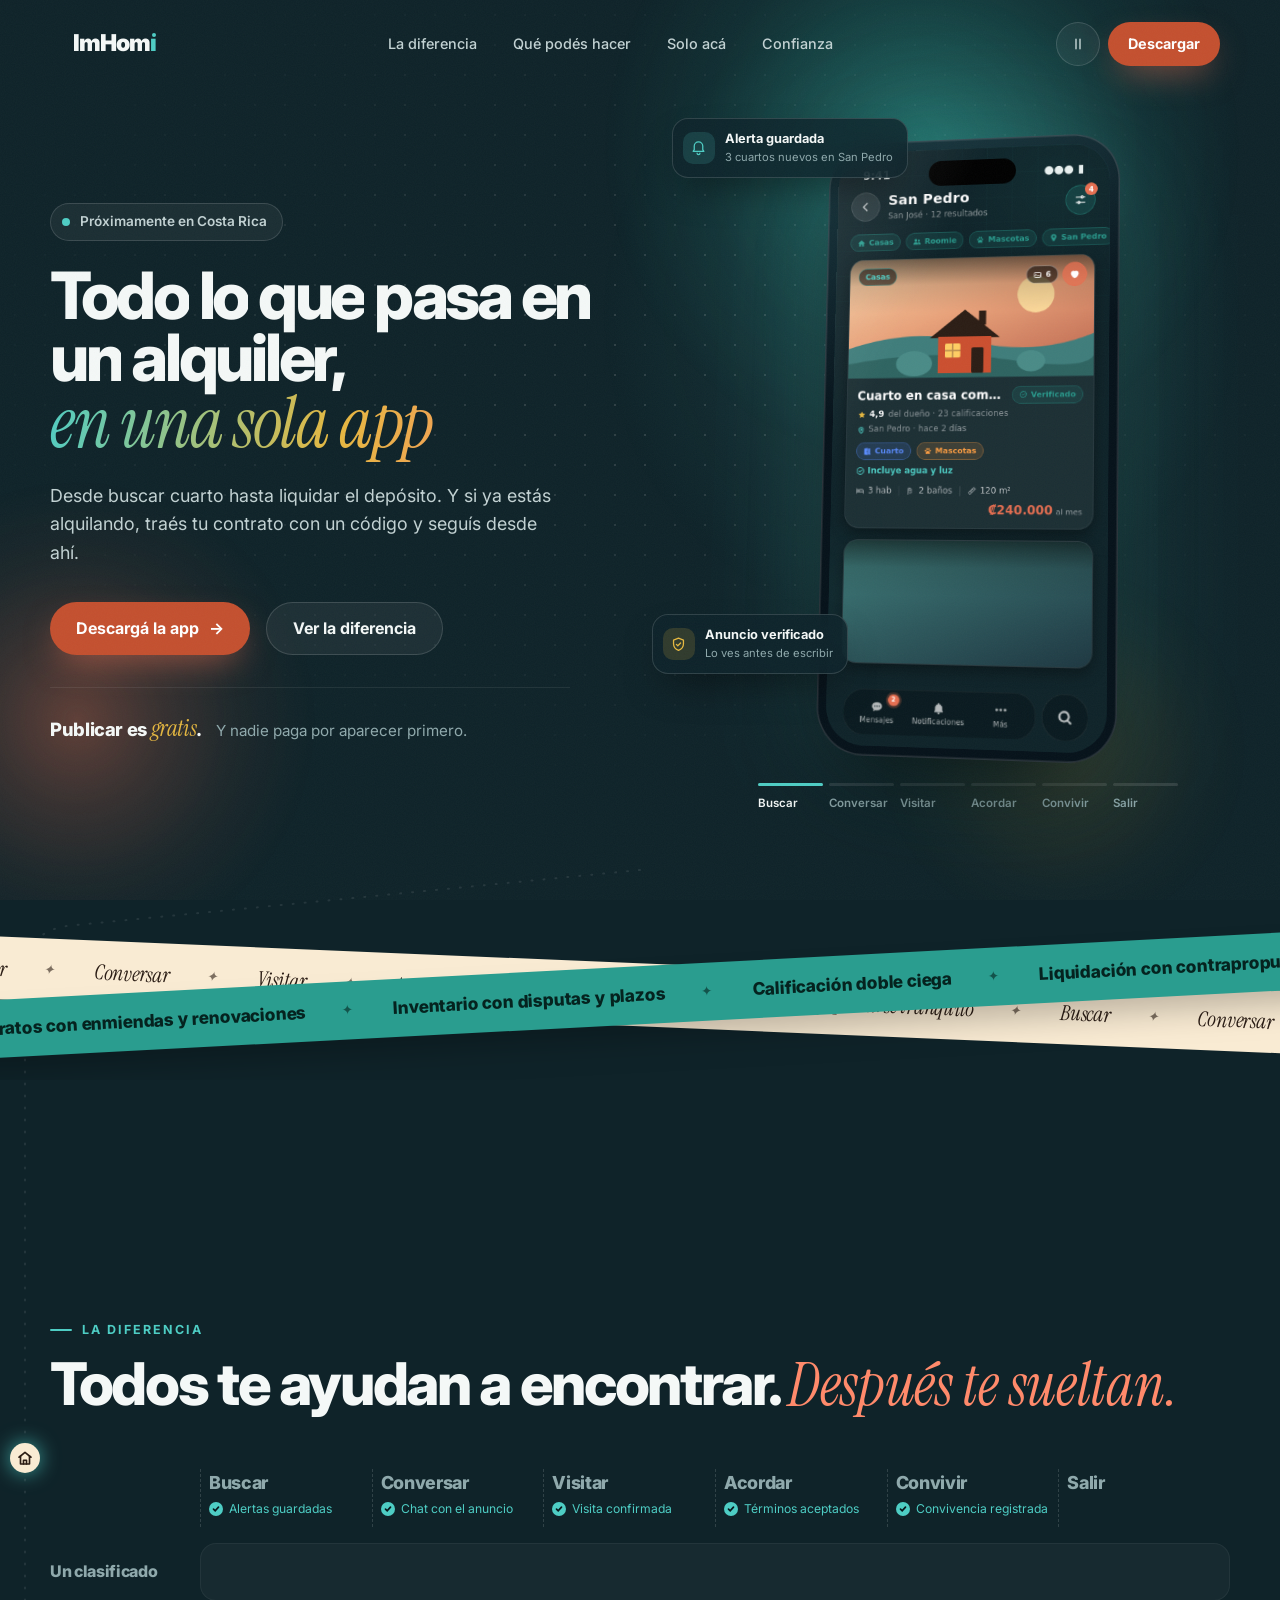
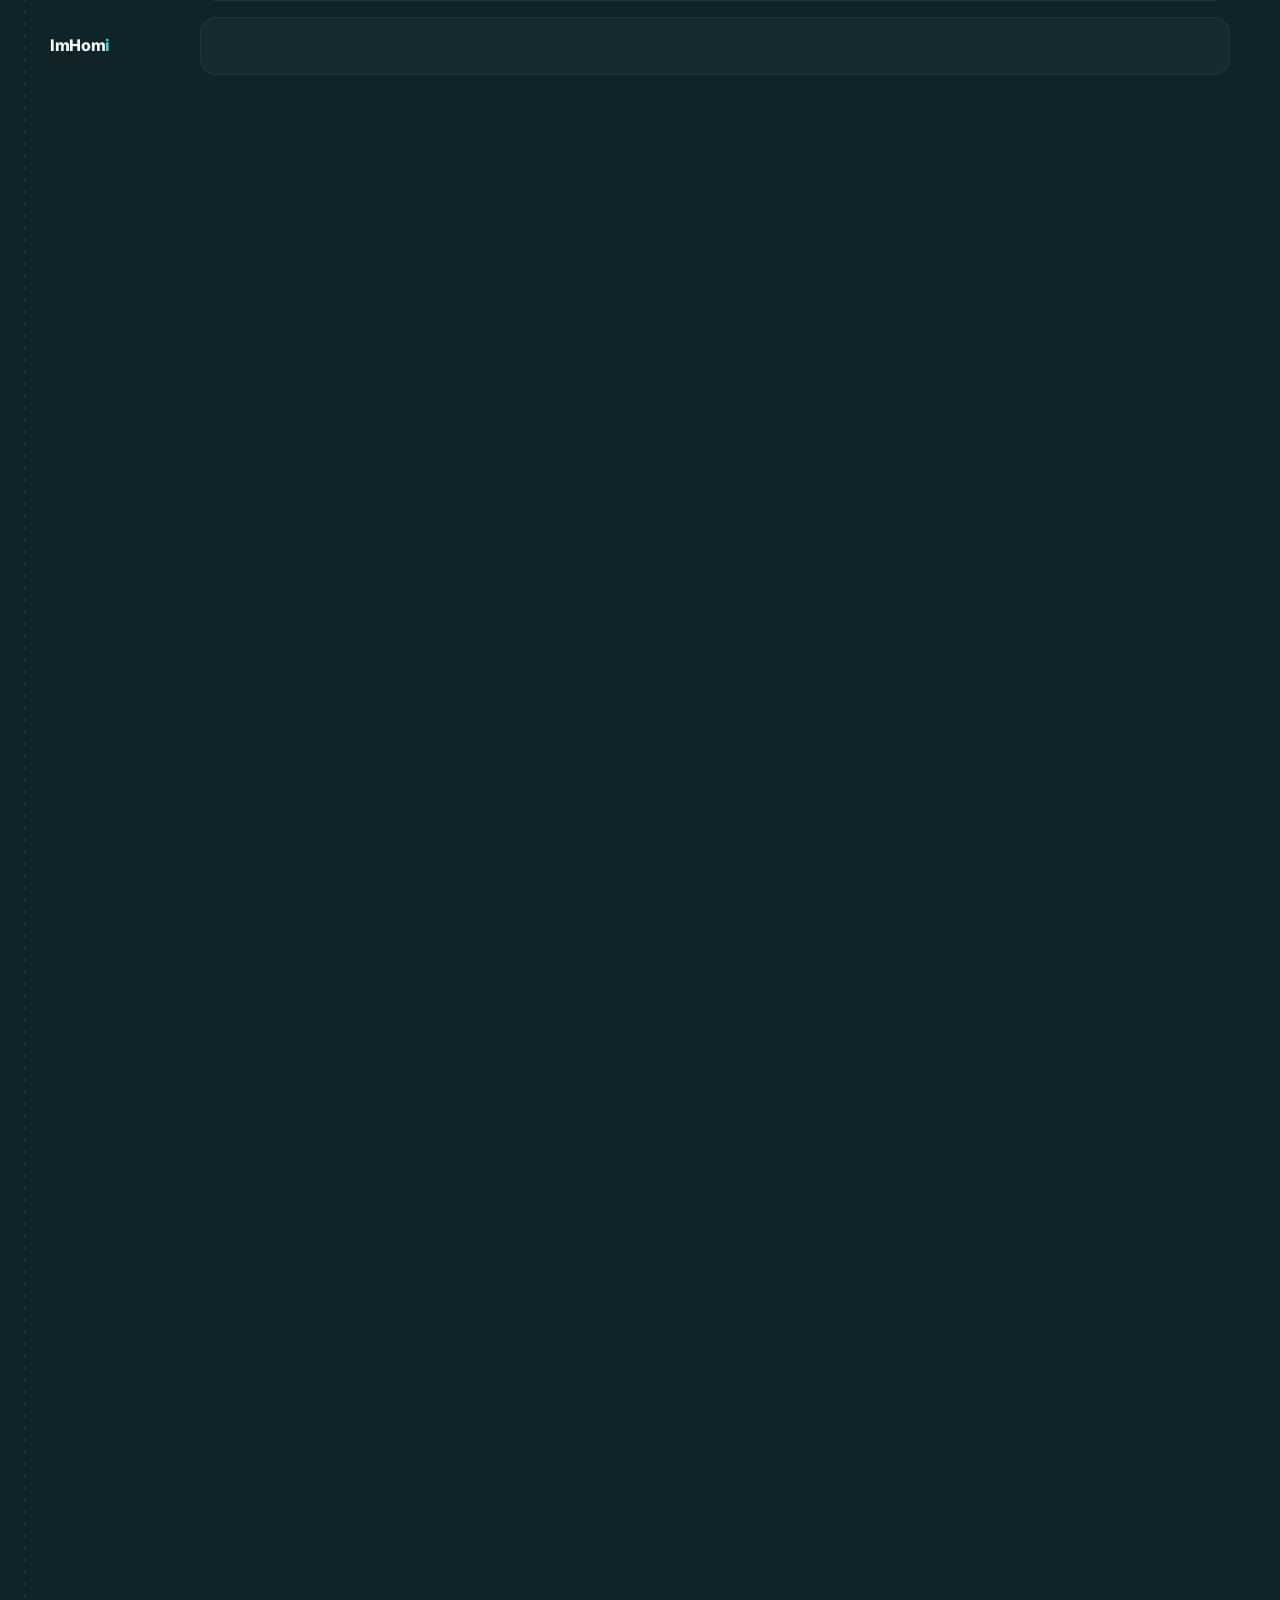
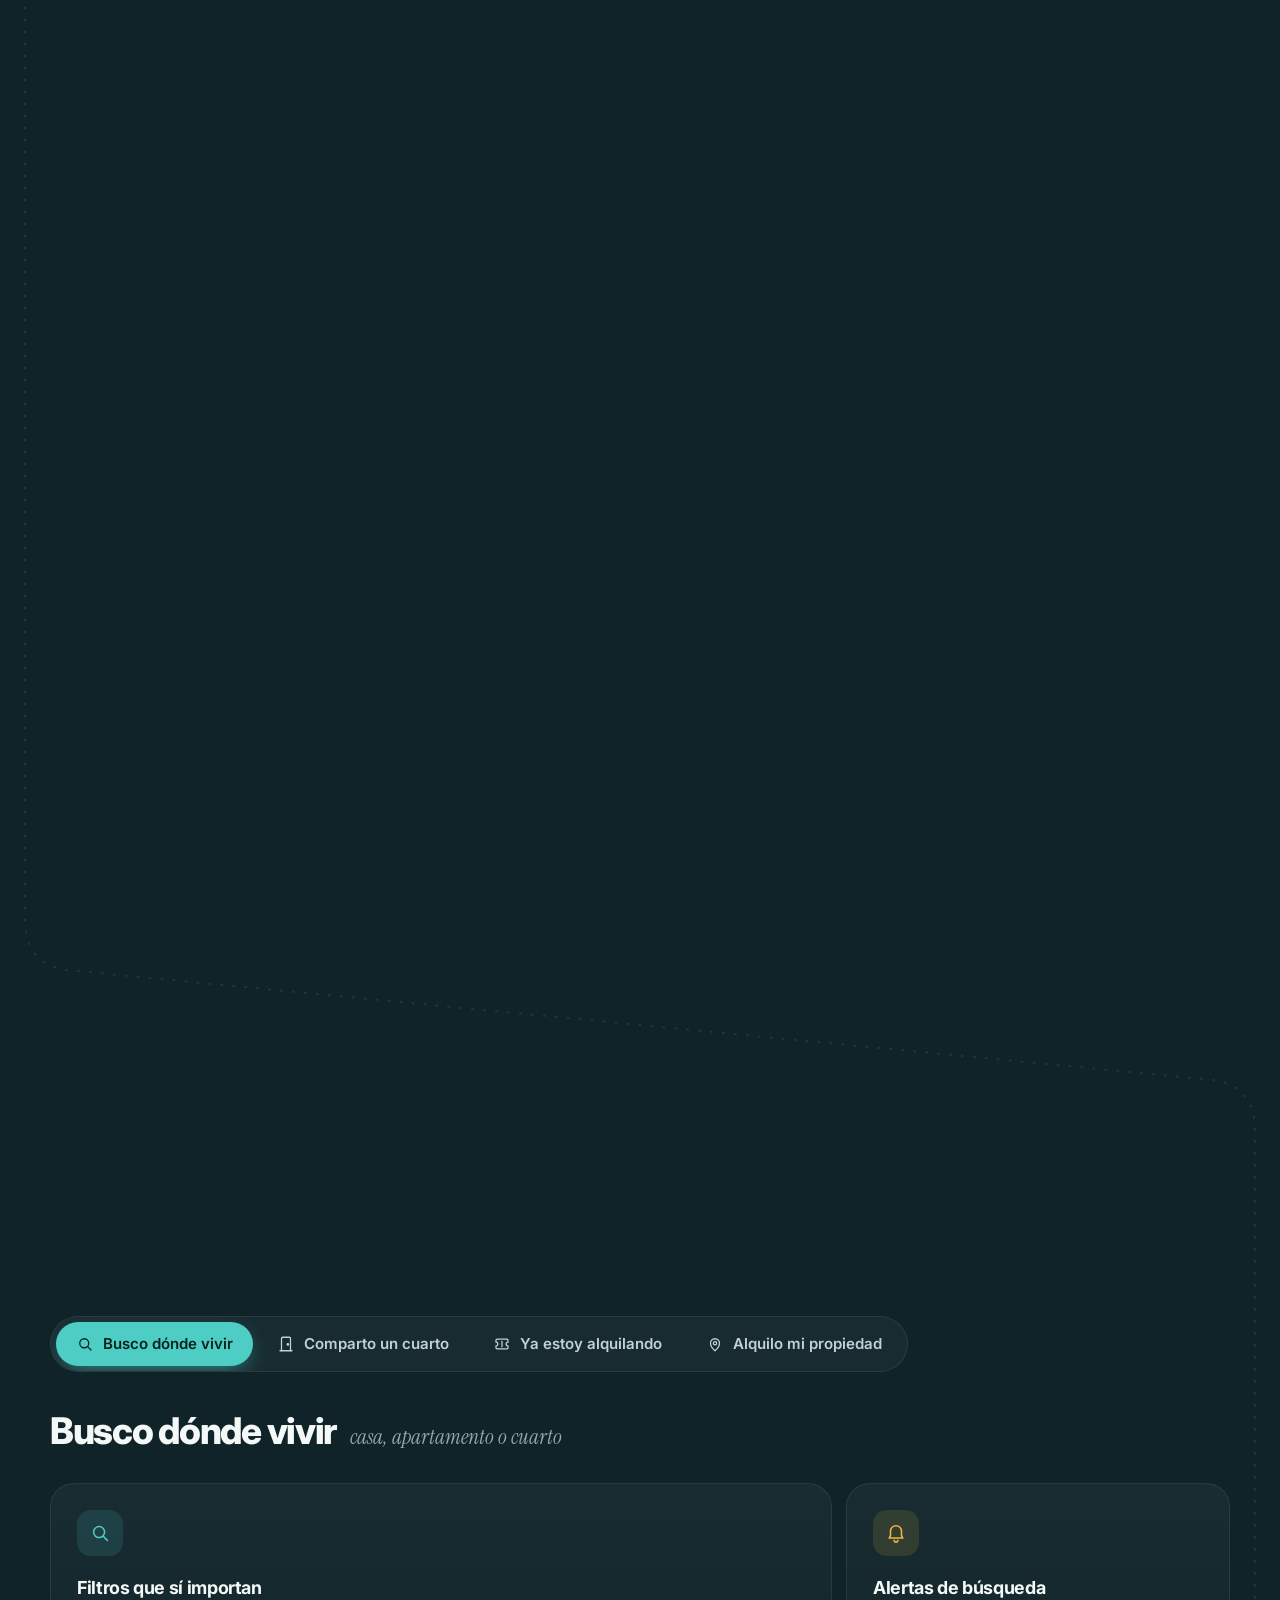
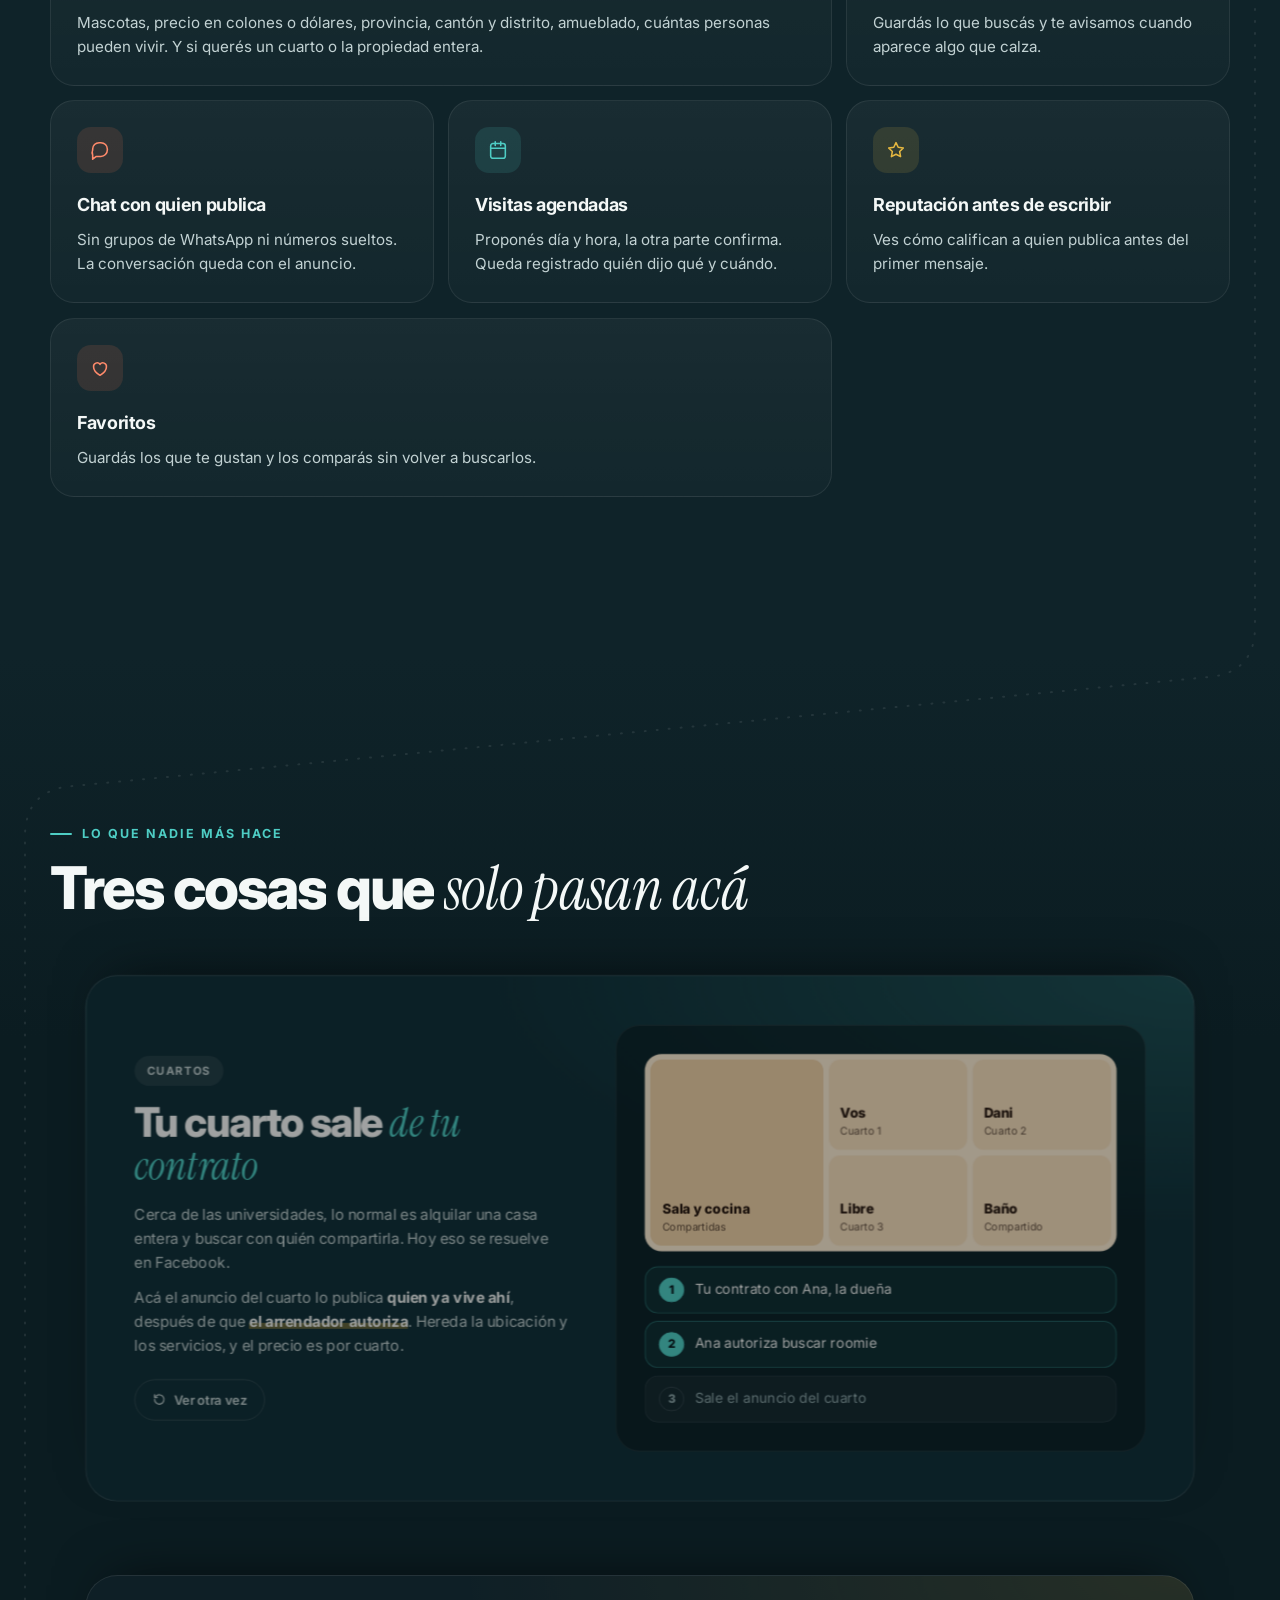
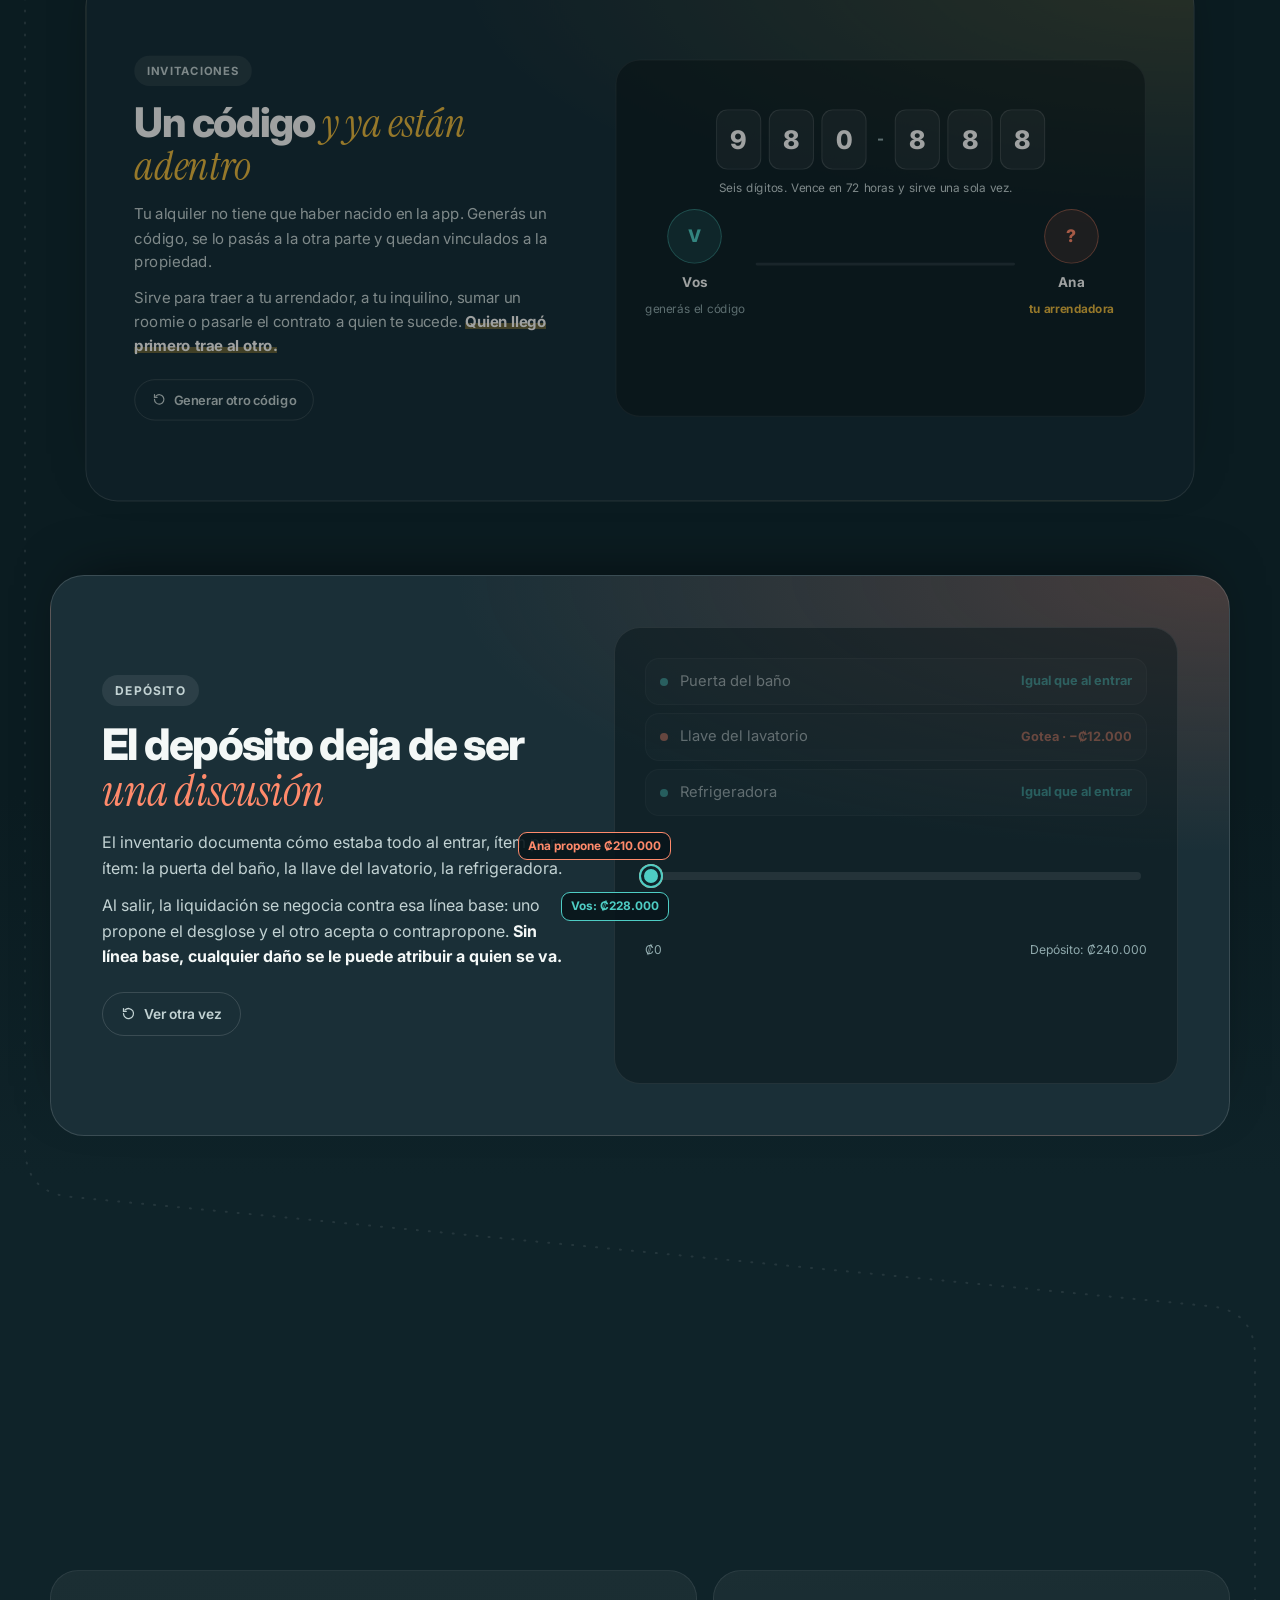
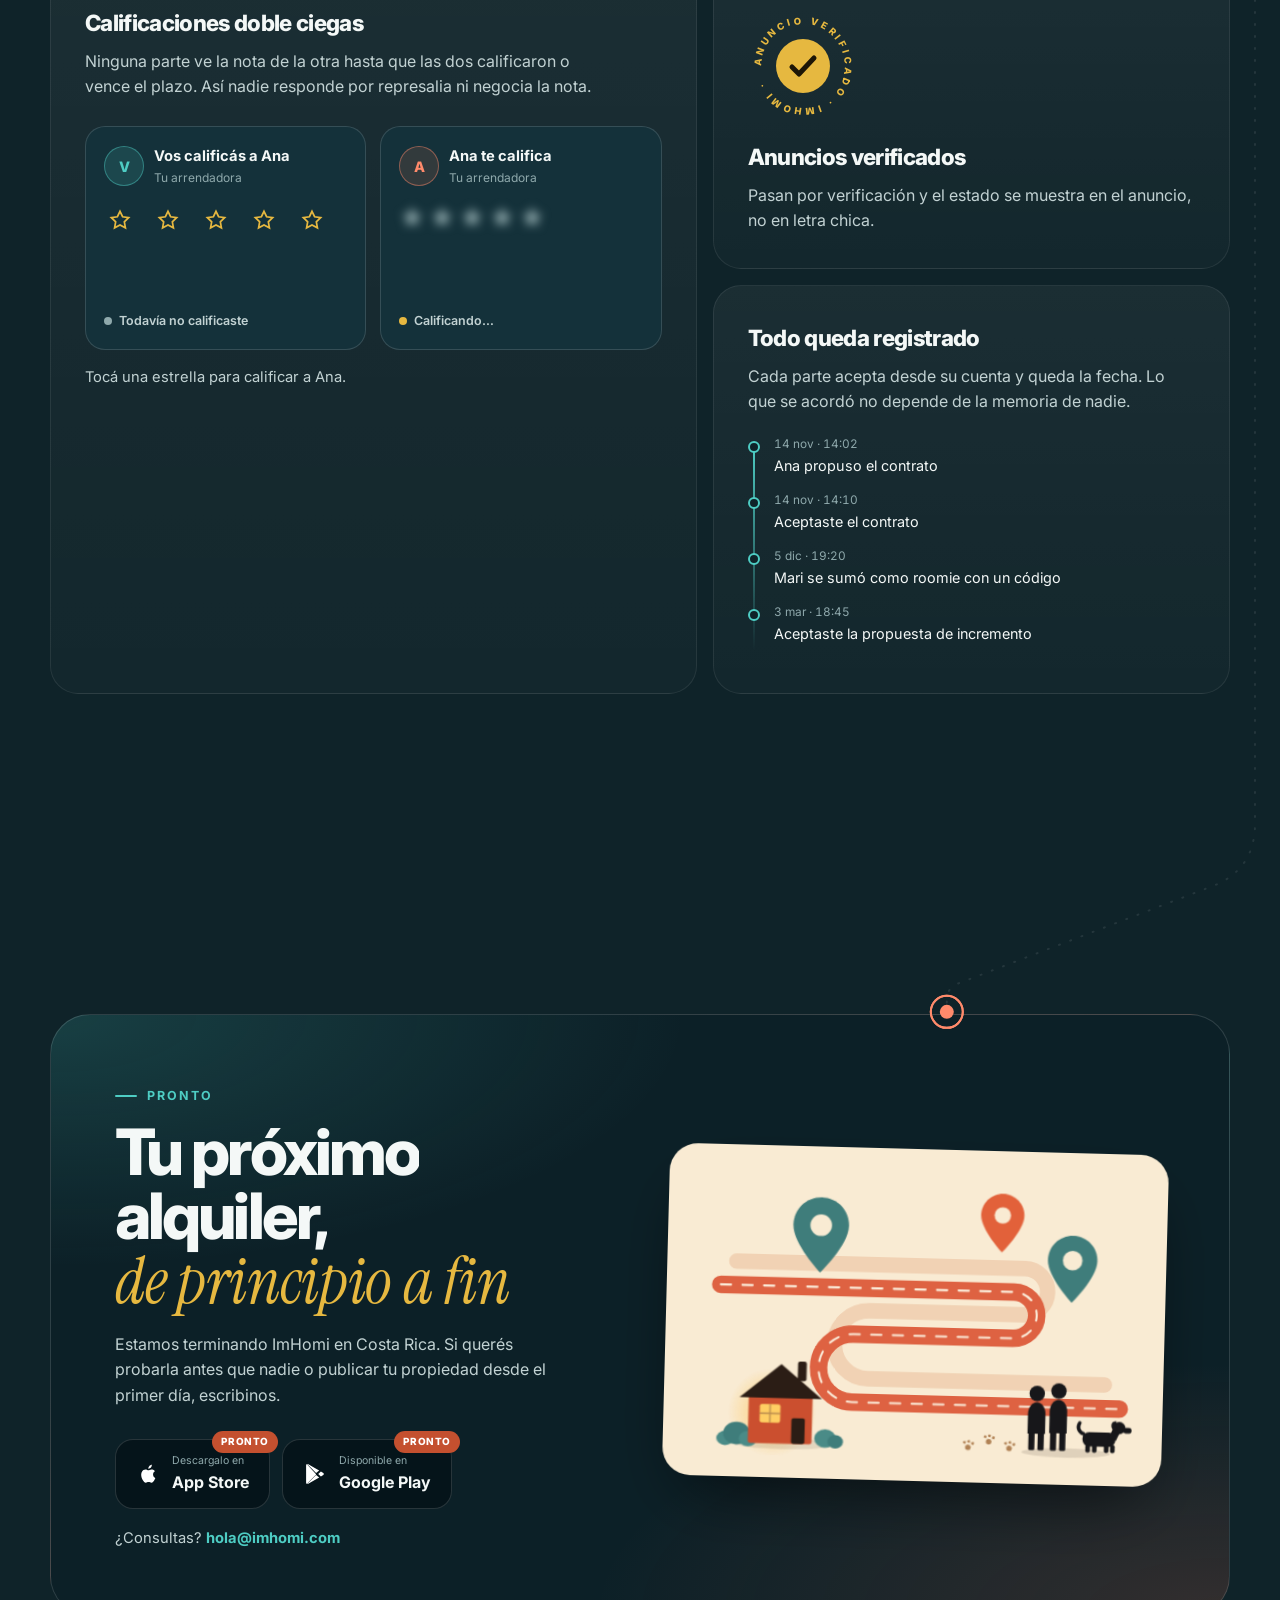
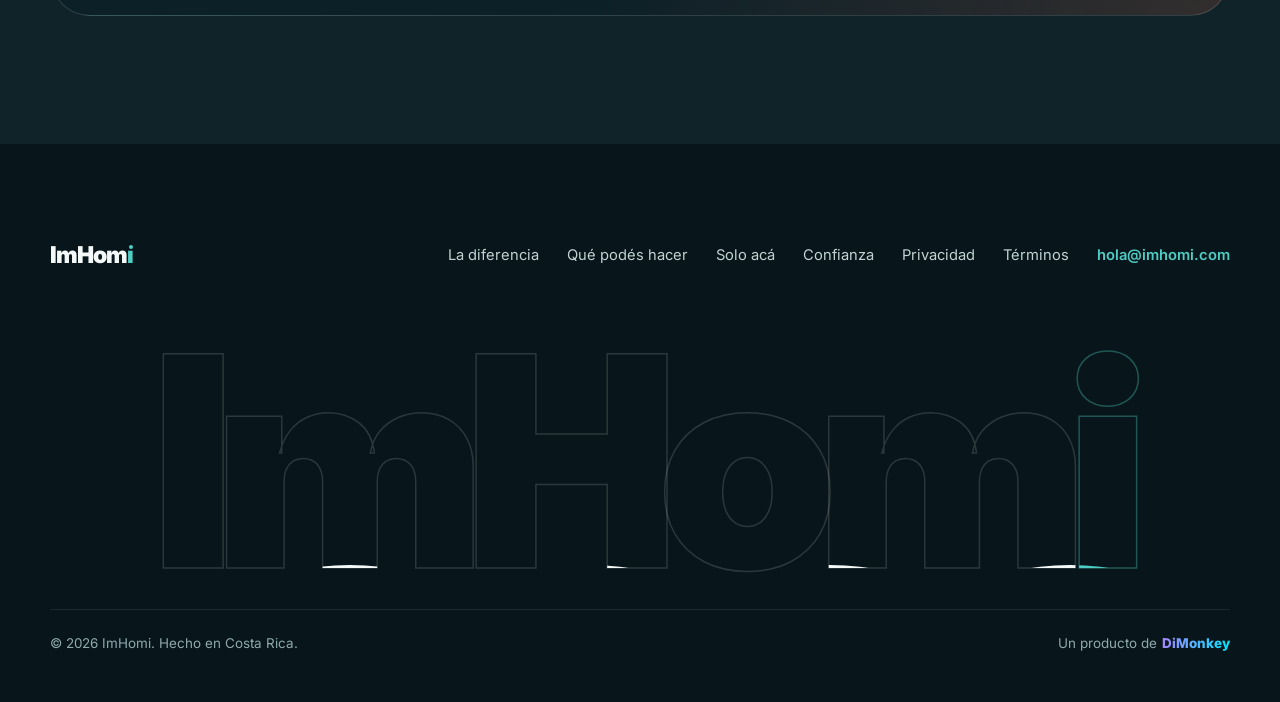
==== commit b5fb4a2c: "fix(web): los teléfonos de la portada sin el botón flotante, como la app" ====
--- a/index.html
+++ b/index.html
@@ -223,7 +223,7 @@
                 </div>
                 <div class="m-btn shine tap a" style="--d:500;--t:2850"><svg class="fl" viewBox="0 0 24 24"><use href="#m-search"/></svg><span class="xf" style="--d:2550"><span>Buscar alojamiento</span><span>Buscar · 4 filtros</span></span></div>
               </div>
-              <div class="m-nav"><div class="m-pill"><span class="m-tab"><svg class="fl" viewBox="0 0 24 24"><use href="#m-comment"/></svg>Mensajes<em class="m-badge">2</em></span><span class="m-tab"><svg class="fl" viewBox="0 0 24 24"><use href="#m-bell"/></svg>Notificaciones</span><span class="m-tab"><svg class="fl" viewBox="0 0 24 24" style="width:20px;height:20px"><use href="#m-more"/></svg>Más</span></div><div class="m-side"><span class="m-fab"><svg class="ln" viewBox="0 0 24 24" style="stroke-width:2.6"><path d="M12 5v14M5 12h14"/></svg></span><span class="m-orb on"><svg class="fl" viewBox="0 0 24 24"><use href="#m-search"/></svg></span></div></div>
+              <div class="m-nav"><div class="m-pill"><span class="m-tab"><svg class="fl" viewBox="0 0 24 24"><use href="#m-comment"/></svg>Mensajes<em class="m-badge">2</em></span><span class="m-tab"><svg class="fl" viewBox="0 0 24 24"><use href="#m-bell"/></svg>Notificaciones</span><span class="m-tab"><svg class="fl" viewBox="0 0 24 24" style="width:20px;height:20px"><use href="#m-more"/></svg>Más</span></div><span class="m-orb on"><svg class="fl" viewBox="0 0 24 24"><use href="#m-search"/></svg></span></div>
               <i class="m-touch" style="left:284px;top:233px;--t:700"></i>
               <i class="m-touch" style="left:159px;top:360px;--t:1100"></i>
               <i class="m-touch" style="left:337px;top:360px;--t:1400"></i>
@@ -253,7 +253,7 @@
                 </div>
               </div>
               <div class="m-card a" style="--d:3550"><div class="m-photo" style="background:linear-gradient(160deg,#3F7D7B,#1E3842)"></div></div>
-              <div class="m-nav"><div class="m-pill"><span class="m-tab"><svg class="fl" viewBox="0 0 24 24"><use href="#m-comment"/></svg>Mensajes<em class="m-badge">2</em></span><span class="m-tab"><svg class="fl" viewBox="0 0 24 24"><use href="#m-bell"/></svg>Notificaciones</span><span class="m-tab"><svg class="fl" viewBox="0 0 24 24" style="width:20px;height:20px"><use href="#m-more"/></svg>Más</span></div><div class="m-side"><span class="m-fab"><svg class="ln" viewBox="0 0 24 24" style="stroke-width:2.6"><path d="M12 5v14M5 12h14"/></svg></span><span class="m-orb"><svg class="fl" viewBox="0 0 24 24"><use href="#m-search"/></svg></span></div></div>
+              <div class="m-nav"><div class="m-pill"><span class="m-tab"><svg class="fl" viewBox="0 0 24 24"><use href="#m-comment"/></svg>Mensajes<em class="m-badge">2</em></span><span class="m-tab"><svg class="fl" viewBox="0 0 24 24"><use href="#m-bell"/></svg>Notificaciones</span><span class="m-tab"><svg class="fl" viewBox="0 0 24 24" style="width:20px;height:20px"><use href="#m-more"/></svg>Más</span></div><span class="m-orb"><svg class="fl" viewBox="0 0 24 24"><use href="#m-search"/></svg></span></div>
               <i class="m-touch" style="left:343px;top:189px;--t:4700"></i>
             </div>
           </div>
@@ -313,7 +313,7 @@
                 <div class="m-addr go" style="--d:4500"><b>Dirección exacta</b>Del Más x Menos de San Pedro, 200 m norte, casa esquinera.</div>
                 <div class="m-vact"><div class="xf blk" style="--d:4500"><div class="m-btn2 scd red">Cancelar visita</div><div class="m-btn2 scd"><svg class="fl" viewBox="0 0 24 24"><use href="#m-locdot"/></svg>Ir con Google Maps</div></div></div>
               </div>
-              <div class="m-nav"><div class="m-pill"><span class="m-tab"><svg class="fl" viewBox="0 0 24 24"><use href="#m-comment"/></svg>Mensajes</span><span class="m-tab"><svg class="fl" viewBox="0 0 24 24"><use href="#m-bell"/></svg>Notificaciones<em class="m-badge pop" style="--d:4300">1</em></span><span class="m-tab"><svg class="fl" viewBox="0 0 24 24" style="width:20px;height:20px"><use href="#m-more"/></svg>Más</span></div><div class="m-side"><span class="m-fab"><svg class="ln" viewBox="0 0 24 24" style="stroke-width:2.6"><path d="M12 5v14M5 12h14"/></svg></span><span class="m-orb"><svg class="fl" viewBox="0 0 24 24"><use href="#m-search"/></svg></span></div></div>
+              <div class="m-nav"><div class="m-pill"><span class="m-tab"><svg class="fl" viewBox="0 0 24 24"><use href="#m-comment"/></svg>Mensajes</span><span class="m-tab"><svg class="fl" viewBox="0 0 24 24"><use href="#m-bell"/></svg>Notificaciones<em class="m-badge pop" style="--d:4300">1</em></span><span class="m-tab"><svg class="fl" viewBox="0 0 24 24" style="width:20px;height:20px"><use href="#m-more"/></svg>Más</span></div><span class="m-orb"><svg class="fl" viewBox="0 0 24 24"><use href="#m-search"/></svg></span></div>
             </div>
           </div>
 
--- a/css/site.css
+++ b/css/site.css
@@ -48,7 +48,7 @@
 .logo{display:inline-flex;align-items:center;min-height:44px;padding-inline:8px;font-weight:900;font-size:1.45rem;letter-spacing:-.04em;line-height:1}
 .logo span{color:var(--teal-l)}
 /* La i sin punto y el punto aparte: cae como el pin de la ilustración y deja una onda. */
-.idot{position:relative;display:inline-block}
+.idot{position:relative;display:inline-block;letter-spacing:0} /* sin el espaciado negativo de la marca: achicaba la caja y el punto, centrado en ella, quedaba corrido del palo */
 .idot::before{content:"";position:absolute;left:50%;top:var(--dt,.032em);width:var(--ds,.19em);height:var(--ds,.19em);margin-left:calc(var(--ds,.19em) / -2);border-radius:50%;background:currentColor}
 .idot::after{content:"";position:absolute;left:50%;top:calc(var(--dt,.032em) + var(--ds,.19em) / 2);width:.7em;height:.7em;margin:-.35em 0 0 -.35em;border-radius:50%;border:2px solid currentColor;opacity:0;pointer-events:none}
 .js .hdr .idot::before{animation:dotDrop .95s cubic-bezier(.3,1.6,.55,1) .45s both}
@@ -127,11 +127,13 @@
    ===================================================================== */
 .hdr-end{display:flex;align-items:center;gap:8px}
 .pause{position:relative;flex:none;display:grid;place-items:center;width:44px;height:44px;border-radius:50%;background:rgba(255,255,255,.05);border:1px solid var(--line-2);color:var(--ink-2);transition:color .3s,background .3s,border-color .3s}
-.pause:hover{color:var(--ink);background:rgba(255,255,255,.1)}
+@media (hover:hover){.pause:hover{color:var(--ink);background:rgba(255,255,255,.1)}}
 .pause svg{width:16px;height:16px;fill:none;stroke:currentColor;stroke-width:2.2;stroke-linecap:round;stroke-linejoin:round}
 /* El texto es el nombre del botón y, a la vista, una etiqueta que aparece al apuntarlo o enfocarlo. */
 .pause-t{position:absolute;top:calc(100% + 10px);right:-4px;padding:7px 11px;border-radius:10px;background:#05141a;border:1px solid var(--line-2);box-shadow:0 12px 30px -12px rgba(0,0,0,.7);color:var(--ink);font-size:.8rem;font-weight:600;white-space:nowrap;opacity:0;translate:0 -4px;pointer-events:none;transition:opacity .25s,translate .25s var(--ease)}
-.pause:hover .pause-t,.pause:focus-visible .pause-t{opacity:1;translate:0 0}
+/* Solo con mouse: en el teléfono el :hover queda pegado después de tocar y el aviso tapaba el contenido. */
+@media (hover:hover) and (pointer:fine){.pause:hover .pause-t{opacity:1;translate:0 0}}
+.pause:focus-visible .pause-t{opacity:1;translate:0 0}
 /* En pausa queda a la vista, en dorado: que se note que algo está detenido. */
 .pause.is-paused{background:var(--gold);border-color:var(--gold);color:#1d1606}
 .pause .i-play{display:none;margin-left:2px}
@@ -171,3 +173,34 @@
   .js [data-reveal],.js .wi{opacity:1;transform:none;filter:none}
   .pause{display:none}
 }
+
+/* =====================================================================
+   Deshacer un cambio de correo (revert-email.html)
+   Usa la hoja de las páginas legales; esto es lo único propio.
+   ===================================================================== */
+.revert-actions{margin:28px 0 8px;display:flex;flex-wrap:wrap;gap:12px}
+.revert-actions .btn{width:100%}
+@media (min-width:560px){.revert-actions .btn{width:auto}}
+.revert .btn:disabled{opacity:.6;cursor:progress}
+.revert .btn:disabled::after{animation:none}
+.revert-msg{margin-top:14px;padding:14px 18px;border-radius:14px;background:rgba(231,111,81,.1);border:1px solid rgba(231,111,81,.4);color:var(--ink)}
+.revert-ok{margin:8px 0 12px;padding:22px 22px 10px;border-radius:18px;background:rgba(42,157,143,.1);border:1px solid rgba(78,205,196,.4)}
+.revert-ok h2{margin-top:0;color:var(--teal-l)}
+.legal .notice span{display:block}
+
+/* =====================================================================
+   Elegir una contraseña nueva (reset-password.html)
+   Usa lo de la página de deshacer; esto es el formulario.
+   ===================================================================== */
+.reset-form{margin:24px 0 8px;max-width:440px}
+.reset-field{margin-bottom:18px}
+.reset-field label{display:block;margin-bottom:8px;color:var(--ink);font-weight:600;font-size:.95rem}
+.reset-field input{width:100%;min-height:52px;padding:0 16px;border-radius:14px;background:var(--card);border:1px solid var(--line-2);color:var(--ink);font:inherit;font-size:1rem}
+.reset-field input:focus-visible{outline:2px solid var(--teal-l);outline-offset:2px;border-color:transparent}
+.reset-field input[aria-invalid="true"]{border-color:rgba(231,111,81,.8)}
+.legal .reset-hint{margin:8px 0 0;color:var(--muted);font-size:.88rem;line-height:1.5}
+.legal .reset-error{margin:8px 0 0;color:#F4A28C;font-size:.9rem;line-height:1.5}
+.reset-show{display:inline-flex;align-items:center;gap:10px;min-height:44px;margin-bottom:8px;color:var(--ink-2);font-size:.95rem;cursor:pointer}
+.reset-show input{width:20px;height:20px;accent-color:var(--teal-l)}
+
+/* El panel de soporte (soporte.html) tiene su hoja propia: css/soporte.css. */
--- a/css/home.css
+++ b/css/home.css
@@ -181,9 +181,6 @@
 .m-badge{position:absolute;top:-4px;right:12px;min-width:16px;height:16px;padding:0 4px;border-radius:8px;background:#E76F51;font-style:normal;font-size:9px;font-weight:700;color:#fff;display:grid;place-items:center;box-shadow:0 0 0 3px rgba(231,111,81,.25)}
 .m-badge.pop{transform:scale(0)}
 .scr.on .m-badge.pop{animation:mScale .45s var(--spring) forwards;animation-delay:calc(var(--d)*1ms)}
-.m-side{display:grid;justify-items:center;gap:8px}
-.m-fab{width:42px;height:42px;border-radius:50%;background:linear-gradient(135deg,#4ECDC4,#2A9D8F);box-shadow:0 4px 12px rgba(0,0,0,.38);display:grid;place-items:center;color:#fff}
-.m-fab svg{width:22px;height:22px}
 .m-orb{width:64px;height:64px;border-radius:50%;background:rgba(8,22,27,.62);-webkit-backdrop-filter:blur(20px);backdrop-filter:blur(20px);border:1px solid rgba(255,255,255,.1);display:grid;place-items:center;color:rgba(255,255,255,.75)}
 .m-orb.on{color:#fff}
 .m-orb svg{width:22px;height:22px}
@@ -486,17 +483,22 @@
 /* =====================================================================
    02 · CINTAS
    ===================================================================== */
-.bands{position:relative;height:170px;margin-block:10px;overflow:hidden}
+/* Por encima del camino (capa 3): la línea pasa por detrás de las cintas, no sobre las frases. */
+.bands{position:relative;z-index:4;height:170px;margin-block:10px;overflow:hidden}
 .band{position:absolute;left:-5%;right:-5%;top:50%;padding:15px 0;overflow:hidden;display:flex}
 .band--a{background:var(--teal);color:#05231f;transform:translateY(-50%) rotate(-3deg);z-index:2;box-shadow:0 20px 40px -20px rgba(0,0,0,.6)}
 .band--b{background:var(--cream);color:#2B1D15;transform:translateY(-50%) rotate(2.4deg)}
-.track{display:flex;flex:none;width:max-content;animation:marq 48s linear infinite}
-.band--b .track{animation-direction:reverse;animation-duration:56s}
-.bands:hover .track{animation-play-state:paused}
+.track{display:flex;flex:none;width:max-content}
+.track .grp{display:flex;flex:none;animation:marq var(--dur,48s) linear infinite}
+.band--b .track .grp{animation-direction:reverse}
+.bands:hover .track .grp{animation-play-state:paused}
 .track span{display:inline-flex;align-items:center;gap:16px;padding-inline:20px;font-weight:800;font-size:1.08rem;letter-spacing:-.01em;white-space:nowrap}
 .track span::after{content:"✦";font-size:.85rem;opacity:.6;margin-left:20px}
 .band--b .track span{font-family:var(--serif);font-style:italic;font-weight:400;font-size:1.3rem}
-@keyframes marq{to{transform:translateX(-50%)}}
+@keyframes marq{to{transform:translateX(-100%)}}
+/* En el teléfono las cintas se cruzaban casi encimadas y la verde tapaba entera a la crema:
+   se separan, una arriba y otra abajo, y se cruzan apenas en un costado. */
+@media (max-width:47.5em){.bands{height:190px}.band--a{top:34%}.band--b{top:68%}}
 
 /* =====================================================================
    03 · LA DIFERENCIA (escena fija que se arma con el scroll)
@@ -672,9 +674,14 @@
 .stack.loose .sc{position:relative;top:auto;transform:none;filter:none}
 @media (max-width:37.5em){.sc{padding:22px 18px 18px;border-radius:28px}.demo{padding:18px 14px;border-radius:22px}}
 /* Demo: el cuarto sale del contrato */
-.plan{display:grid;grid-template-columns:minmax(0,1.25fr) minmax(0,1fr) minmax(0,1fr);overflow-wrap:anywhere;grid-template-rows:96px 96px;gap:6px;padding:6px;border-radius:18px;background:var(--cream)}
+.plan{display:grid;grid-template-columns:minmax(0,1.25fr) minmax(0,1fr) minmax(0,1fr);grid-template-rows:96px 96px;gap:6px;padding:6px;border-radius:18px;background:var(--cream)}
 .room{border-radius:12px;background:#F3DDBC;color:#2B1D15;padding:10px 12px;display:flex;flex-direction:column;justify-content:flex-end;position:relative}
 .room b{font-size:.9rem;font-weight:800}.room small{font-size:.7rem;opacity:.7}
+/* El nombre baja entero de línea; la palabra de abajo, si no entra, se parte por sílaba y con guion
+   ("Compar-tidas"), no en cualquier letra. */
+.room small{-webkit-hyphens:auto;hyphens:auto}
+@media (max-width:30em){.room{padding:9px 8px}.room small{font-size:.66rem}}
+@media (max-width:24em){.room{padding:8px 6px}.room b{font-size:.82rem}.room small{font-size:.62rem}}
 .r-sala{grid-row:1/3;background:#EBCFA6}
 .r-3{background:#F3DDBC;transition:background .5s}
 .play .r-3{animation:libre 1.6s ease-in-out infinite 1.6s}
@@ -755,6 +762,12 @@
 .flip.turned{transform:rotateY(180deg)}
 .face{position:absolute;inset:0;-webkit-backface-visibility:hidden;backface-visibility:hidden;border-radius:20px;padding:18px;display:flex;flex-direction:column;gap:10px;background:#14313a;border:1px solid var(--line-2)}
 .face.back{transform:rotateY(180deg);background:linear-gradient(160deg,#17414a,#122d35);border-color:rgba(78,205,196,.45)}
+/* Safari no respeta backface-visibility acá y dibujaba la cara de atrás, en espejo, encima de la de
+   adelante. Cada cara se muestra solo de su lado: se cambian en la mitad del giro (cerca de los 90°). */
+.face.front{transform:rotateY(0deg);transition:visibility 0s .2s}
+.face.back{visibility:hidden;transition:visibility 0s .2s}
+.flip.turned .face.front{visibility:hidden}
+.flip.turned .face.back{visibility:visible}
 .face header{display:flex;align-items:center;gap:10px}
 .face header b{display:block;font-size:.92rem}.face header small{display:block;font-size:.75rem;color:var(--muted)}
 .stars{display:flex;gap:4px}
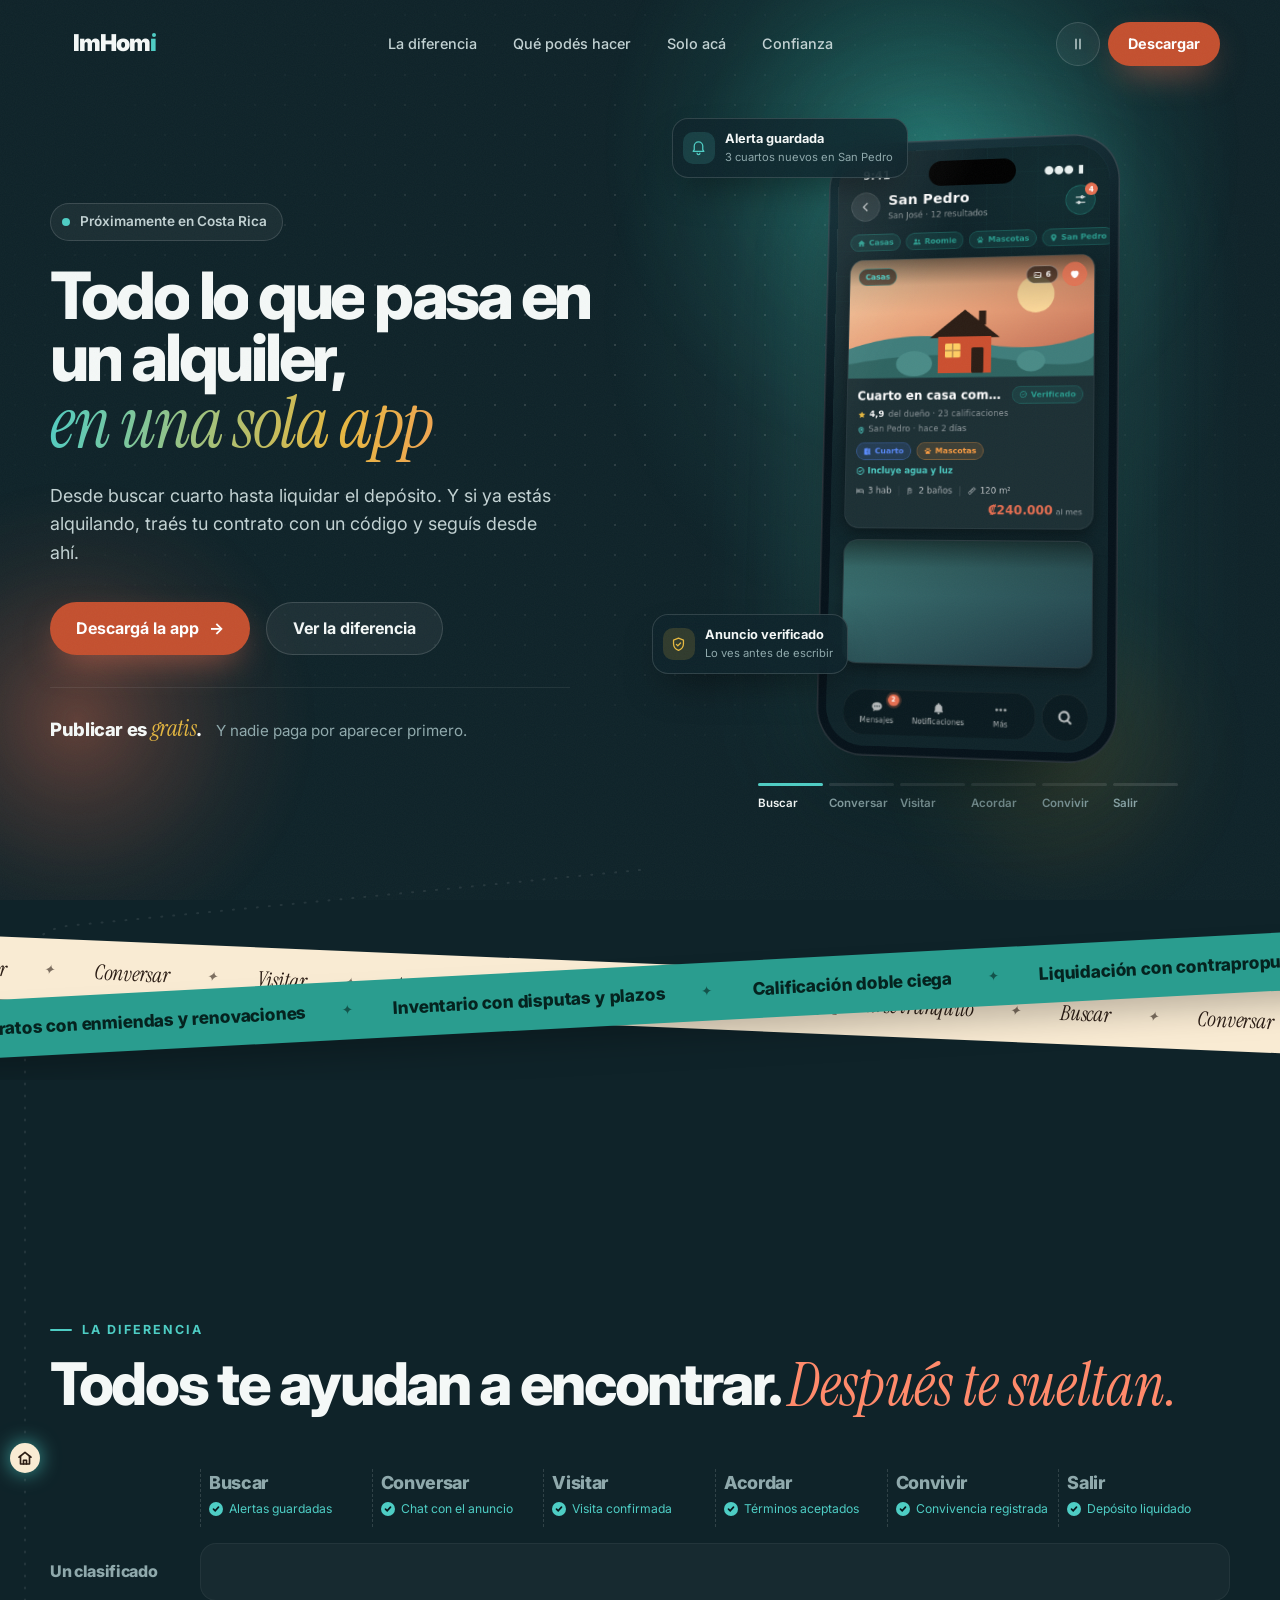
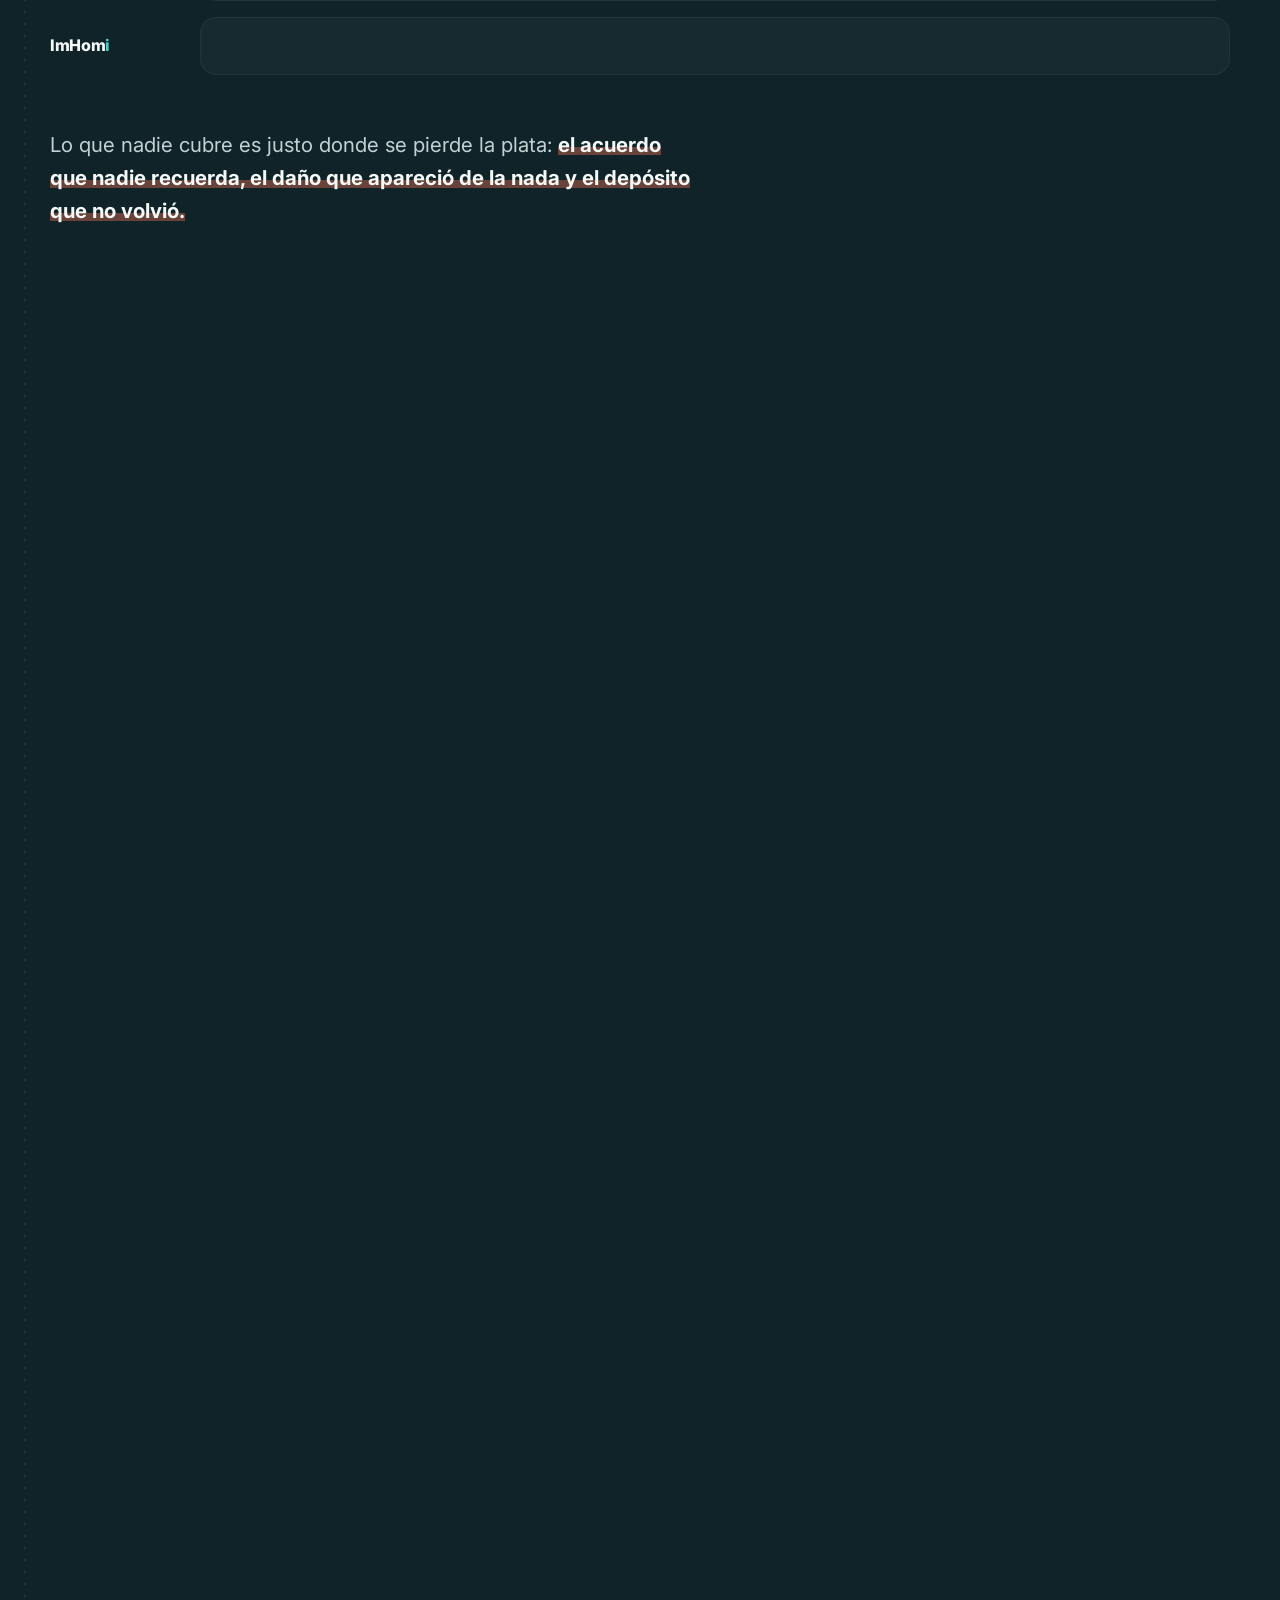
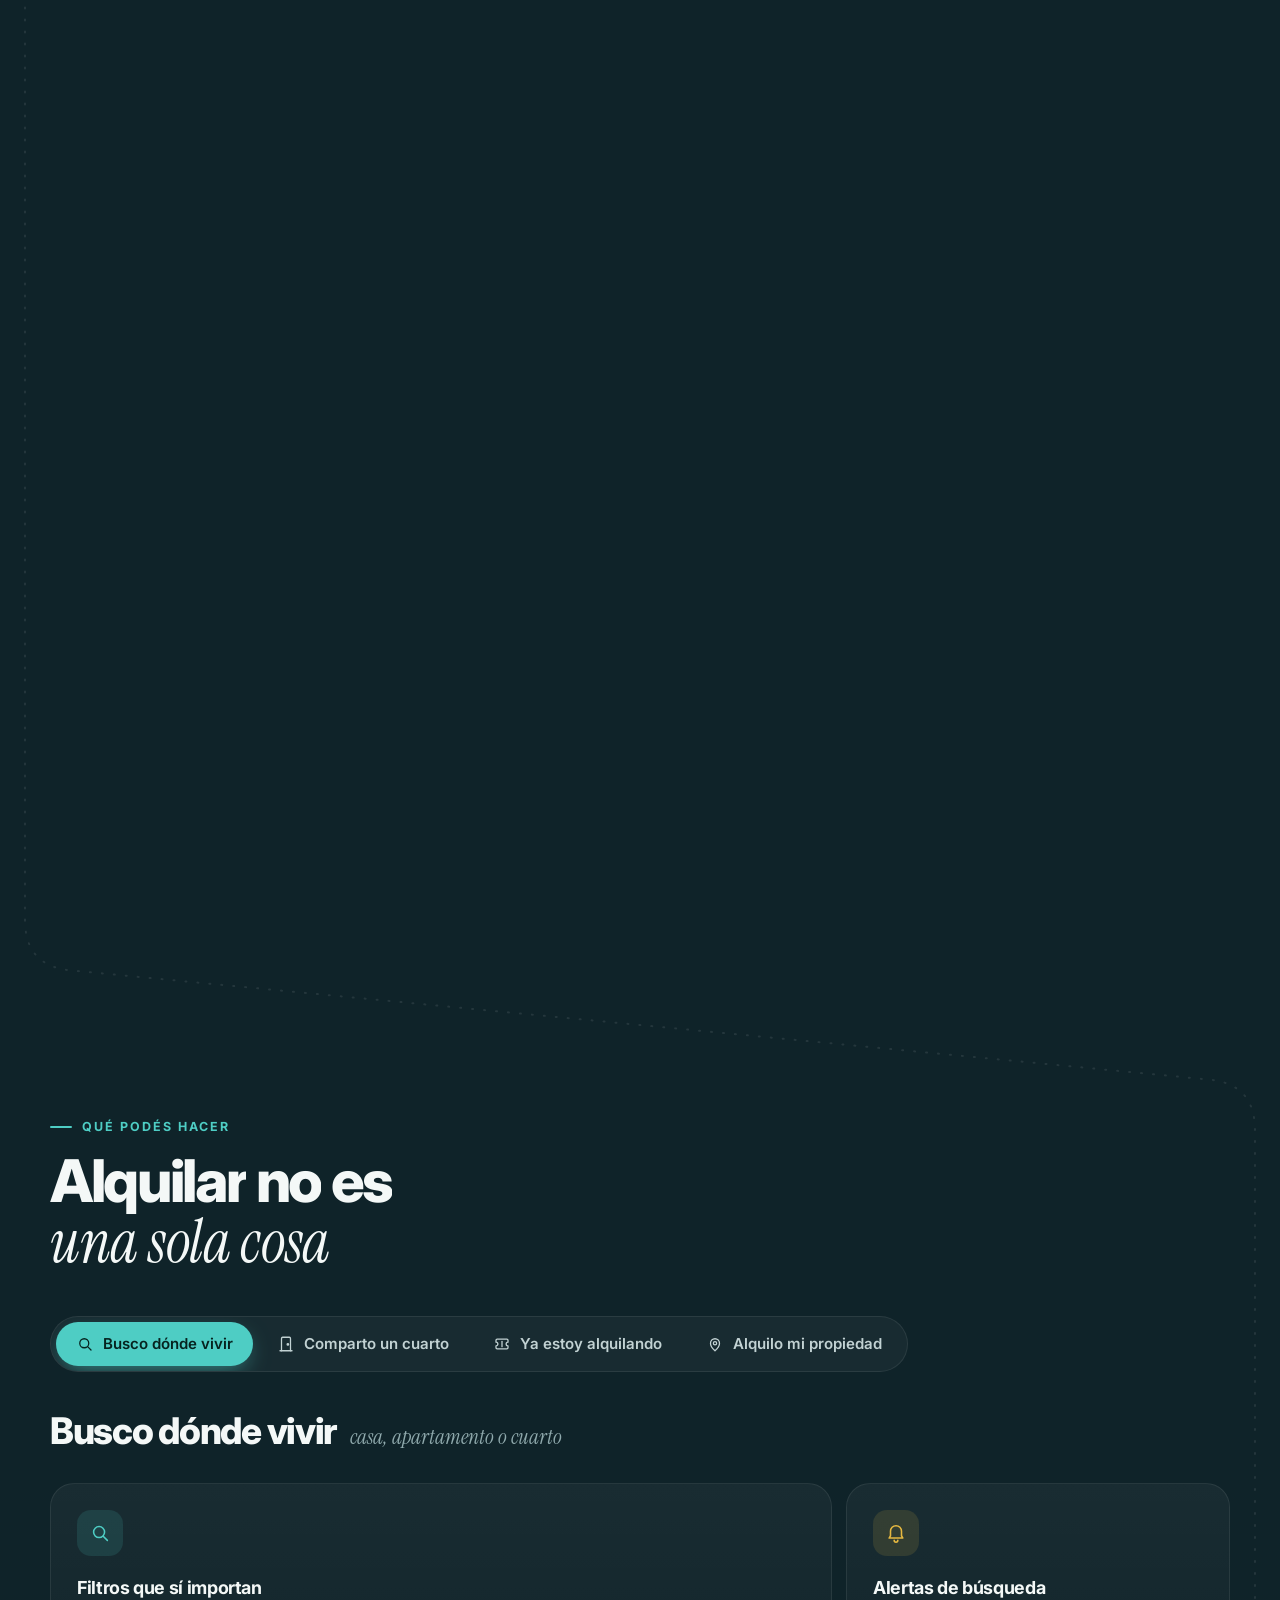
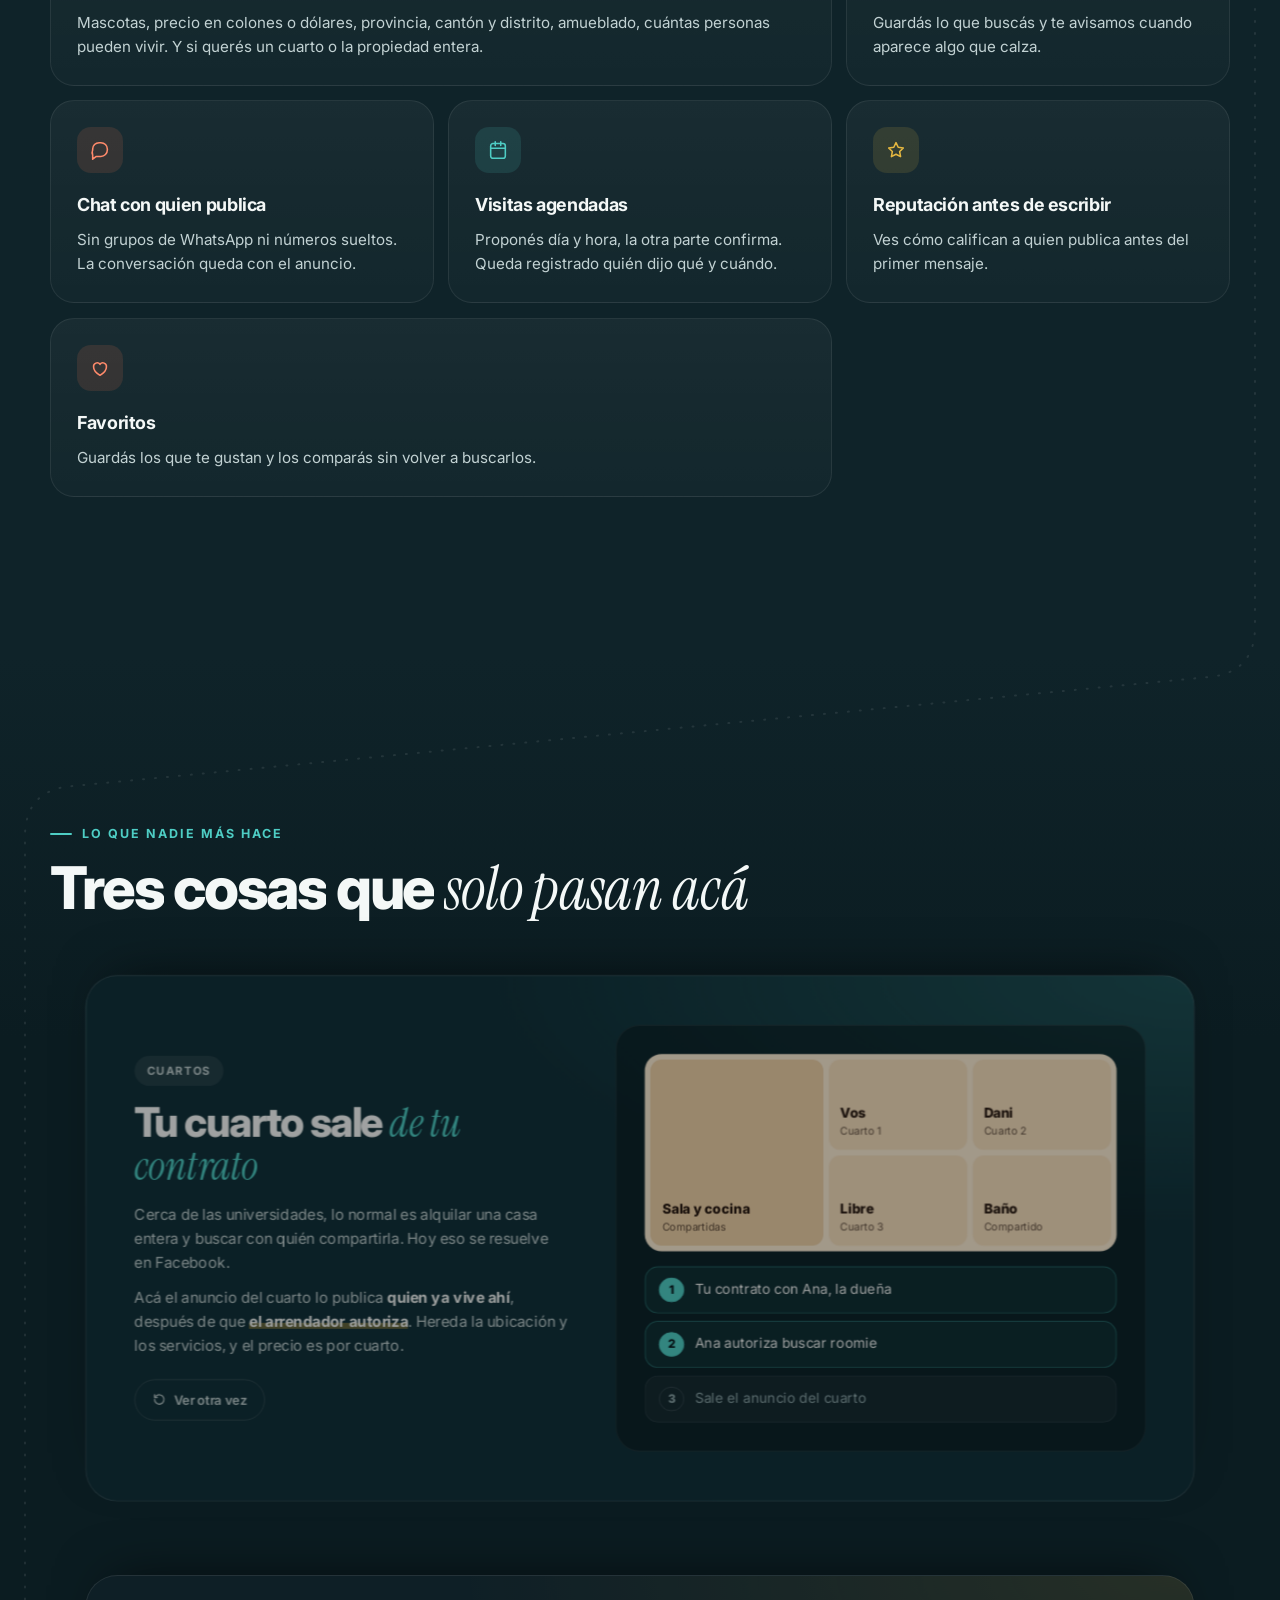
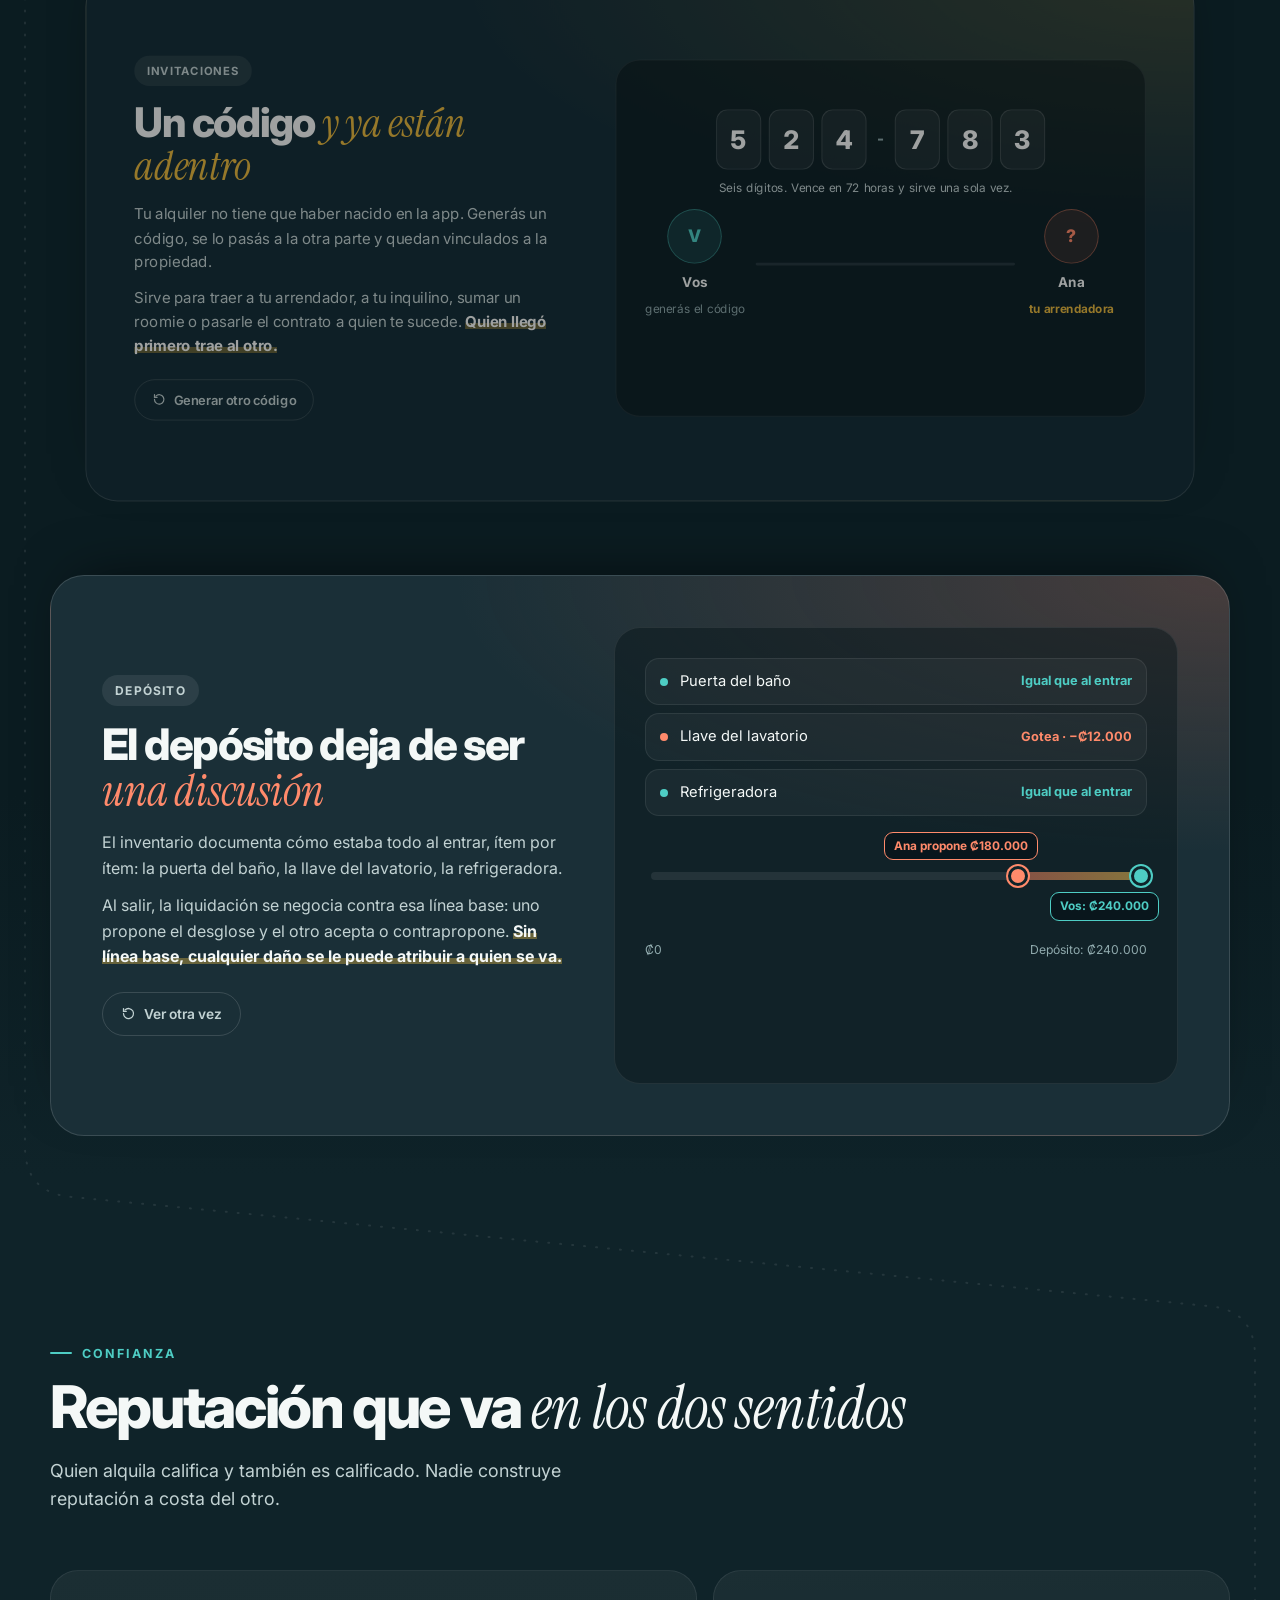
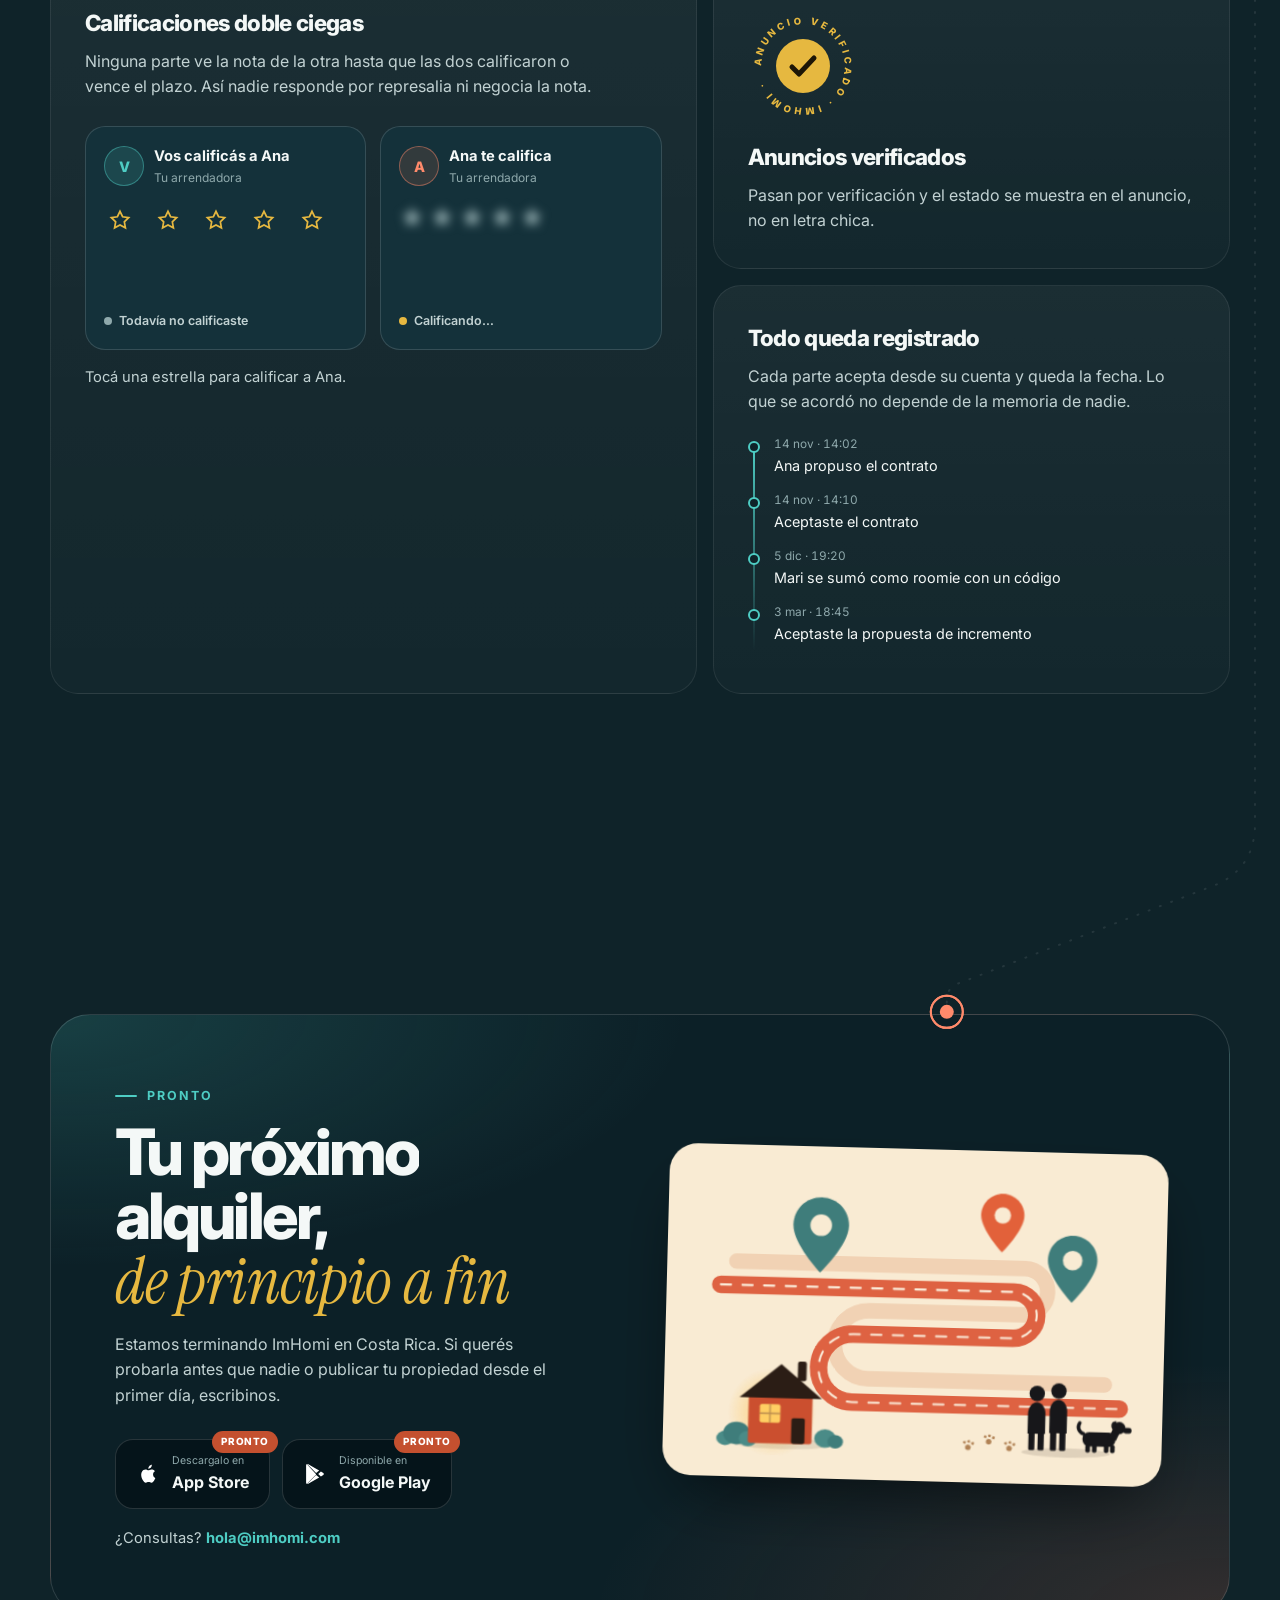
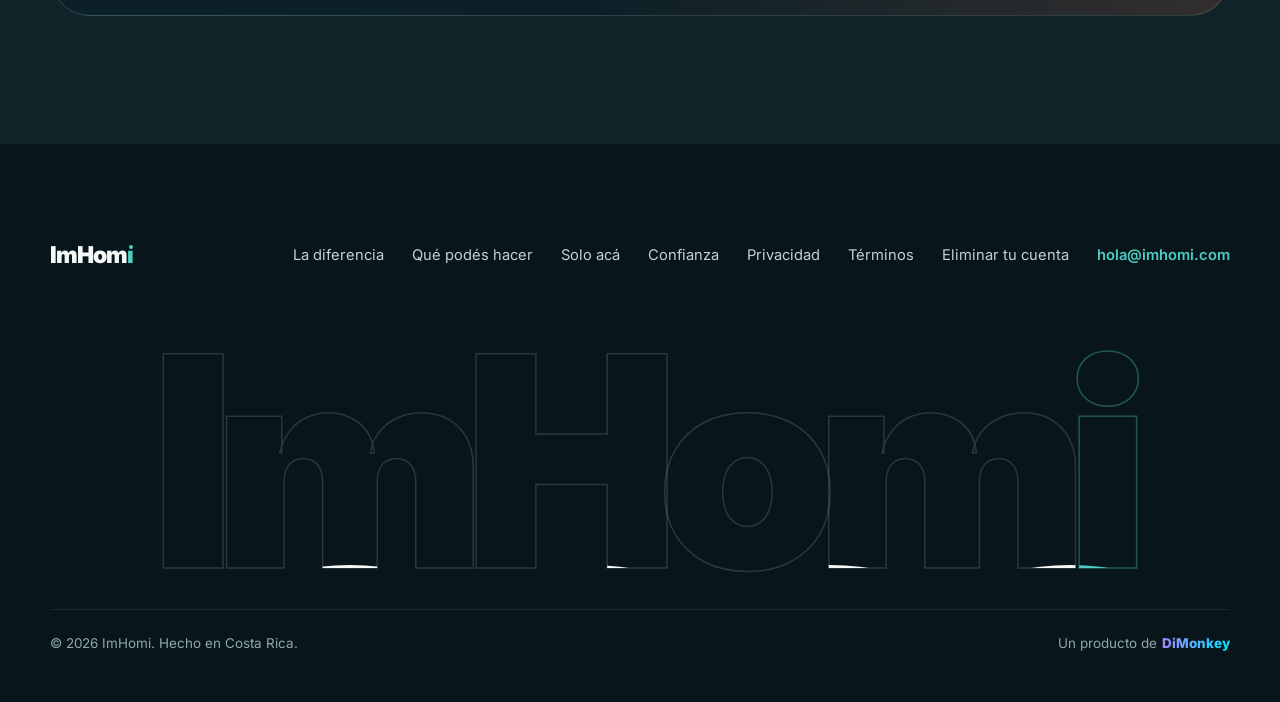
==== commit 1252bce3: "feat(web): página para eliminar la cuenta sin la app, con el cierre programado" ====
--- a/index.html
+++ b/index.html
@@ -731,7 +731,7 @@
     <div class="foot-top">
       <a href="#inicio" class="logo" aria-label="ImHomi, inicio">ImHom<span class="idot">ı</span></a>
       <nav aria-label="Pie de página">
-        <a href="#diferencia">La diferencia</a><a href="#capacidades">Qué podés hacer</a><a href="#solo-aca">Solo acá</a><a href="#confianza">Confianza</a><a href="privacy.html">Privacidad</a><a href="terms.html">Términos</a><a href="mailto:hola@imhomi.com" class="mail-l">hola@imhomi.com</a>
+        <a href="#diferencia">La diferencia</a><a href="#capacidades">Qué podés hacer</a><a href="#solo-aca">Solo acá</a><a href="#confianza">Confianza</a><a href="privacy.html">Privacidad</a><a href="terms.html">Términos</a><a href="eliminar-cuenta.html">Eliminar tu cuenta</a><a href="mailto:hola@imhomi.com" class="mail-l">hola@imhomi.com</a>
       </nav>
     </div>
     <div class="giant" id="giant" aria-hidden="true"><span class="g-out">ImHom<span>i</span></span><span class="g-fill" id="gFill">ImHom<span>i</span></span></div>
--- a/css/site.css
+++ b/css/site.css
@@ -204,3 +204,23 @@
 .reset-show input{width:20px;height:20px;accent-color:var(--teal-l)}
 
 /* El panel de soporte (soporte.html) tiene su hoja propia: css/soporte.css. */
+
+/* =====================================================================
+   Eliminar la cuenta (eliminar-cuenta.html)
+   Usa lo de las páginas de deshacer y de contraseña; esto es lo propio.
+   ===================================================================== */
+.baja{margin:8px 0 24px;padding:24px;border-radius:22px;background:rgba(255,255,255,.025);border:1px solid var(--line)}
+.baja h3:first-child{margin-top:0}
+.legal .baja h3{color:var(--ink);font-size:1.15rem}
+.baja h3:focus{outline:none}
+.legal .baja-small{margin-top:18px;color:var(--muted);font-size:.9rem;line-height:1.6}
+.legal .baja-who{color:var(--muted);font-size:.95rem}
+.legal .baja-ok-msg{margin-top:14px;padding:14px 18px;border-radius:14px;background:rgba(42,157,143,.1);border:1px solid rgba(78,205,196,.4);color:var(--ink)}
+.legal .baja-blockers{margin:4px 0 20px}
+.legal .baja-blockers li{color:var(--ink-2)}
+.baja-inline{margin:4px 0 16px}
+.baja .reset-form{max-width:none}
+.baja .revert-ok h2:focus,.baja .notice strong:focus{outline:none}
+.baja-sure{align-items:flex-start;margin-top:4px}
+.baja-sure input{margin-top:2px;flex:none}
+@media (max-width:560px){.baja{padding:18px 16px;border-radius:18px}}
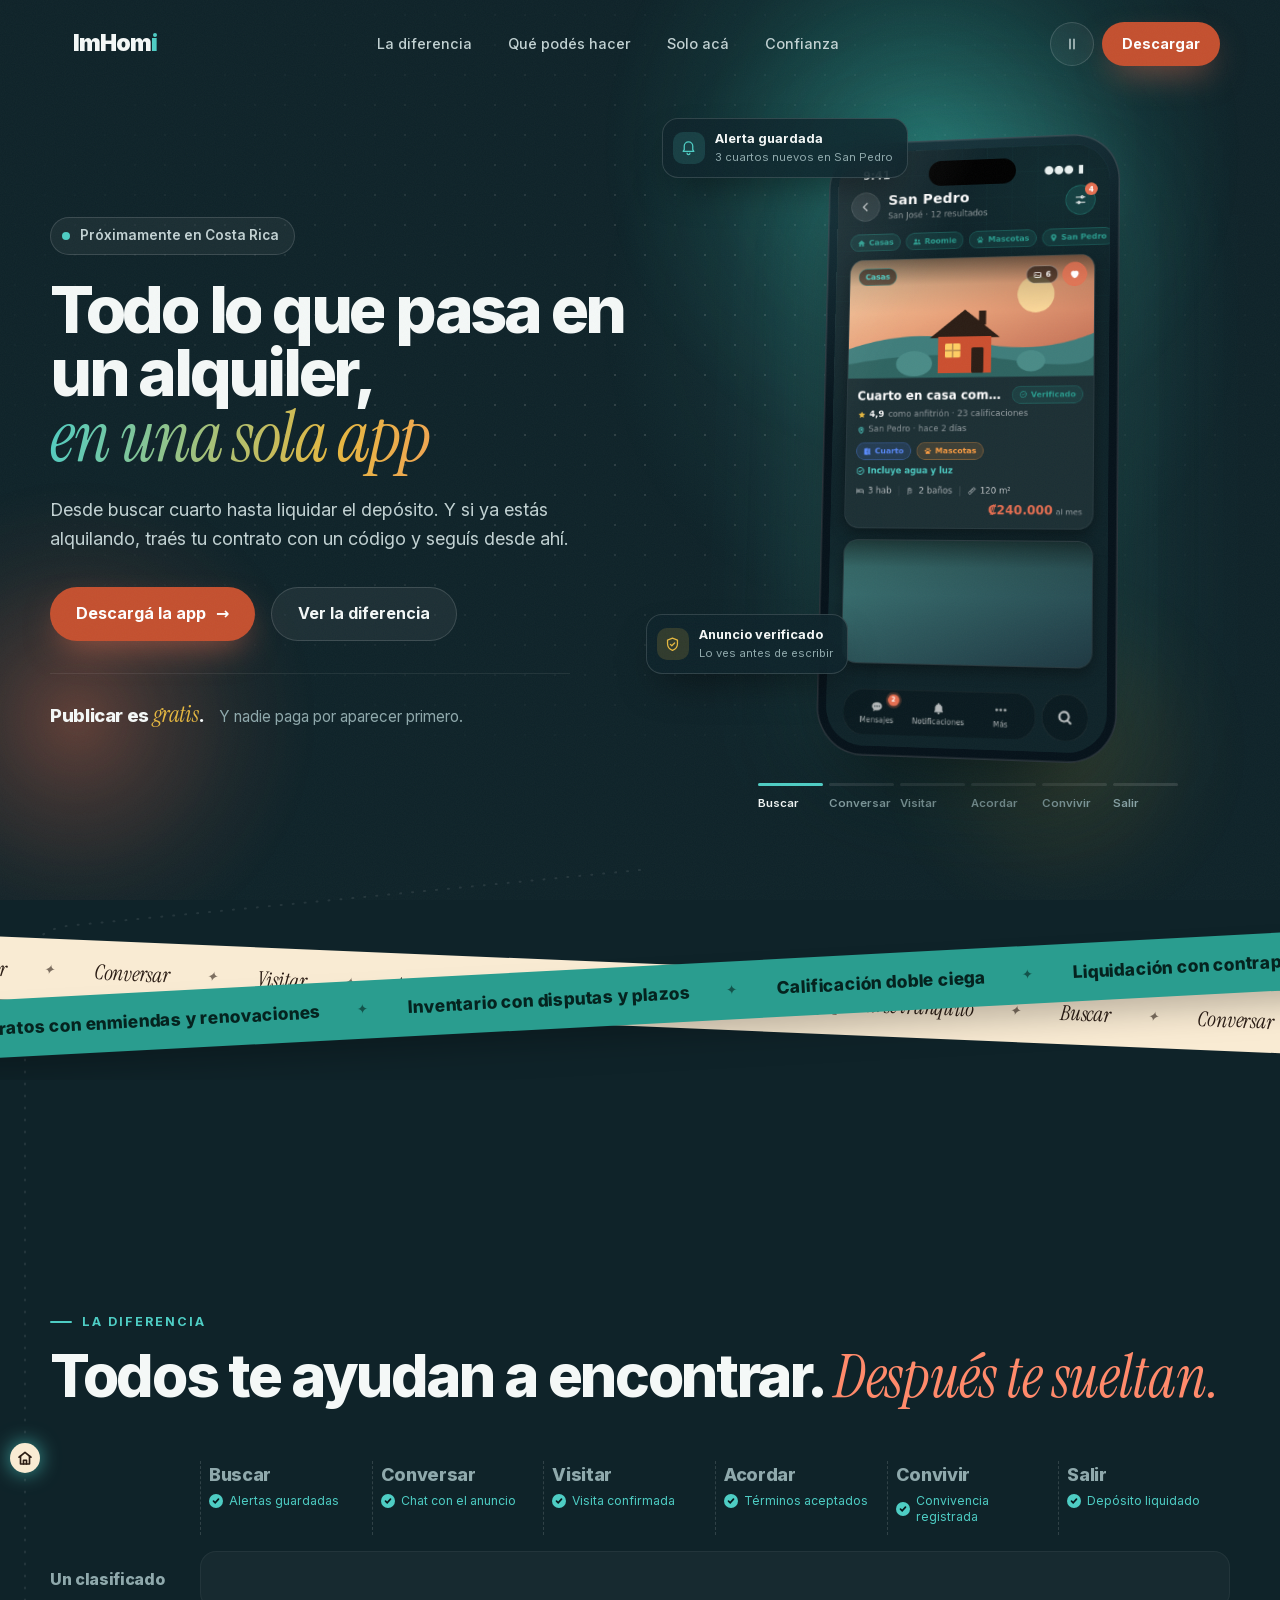
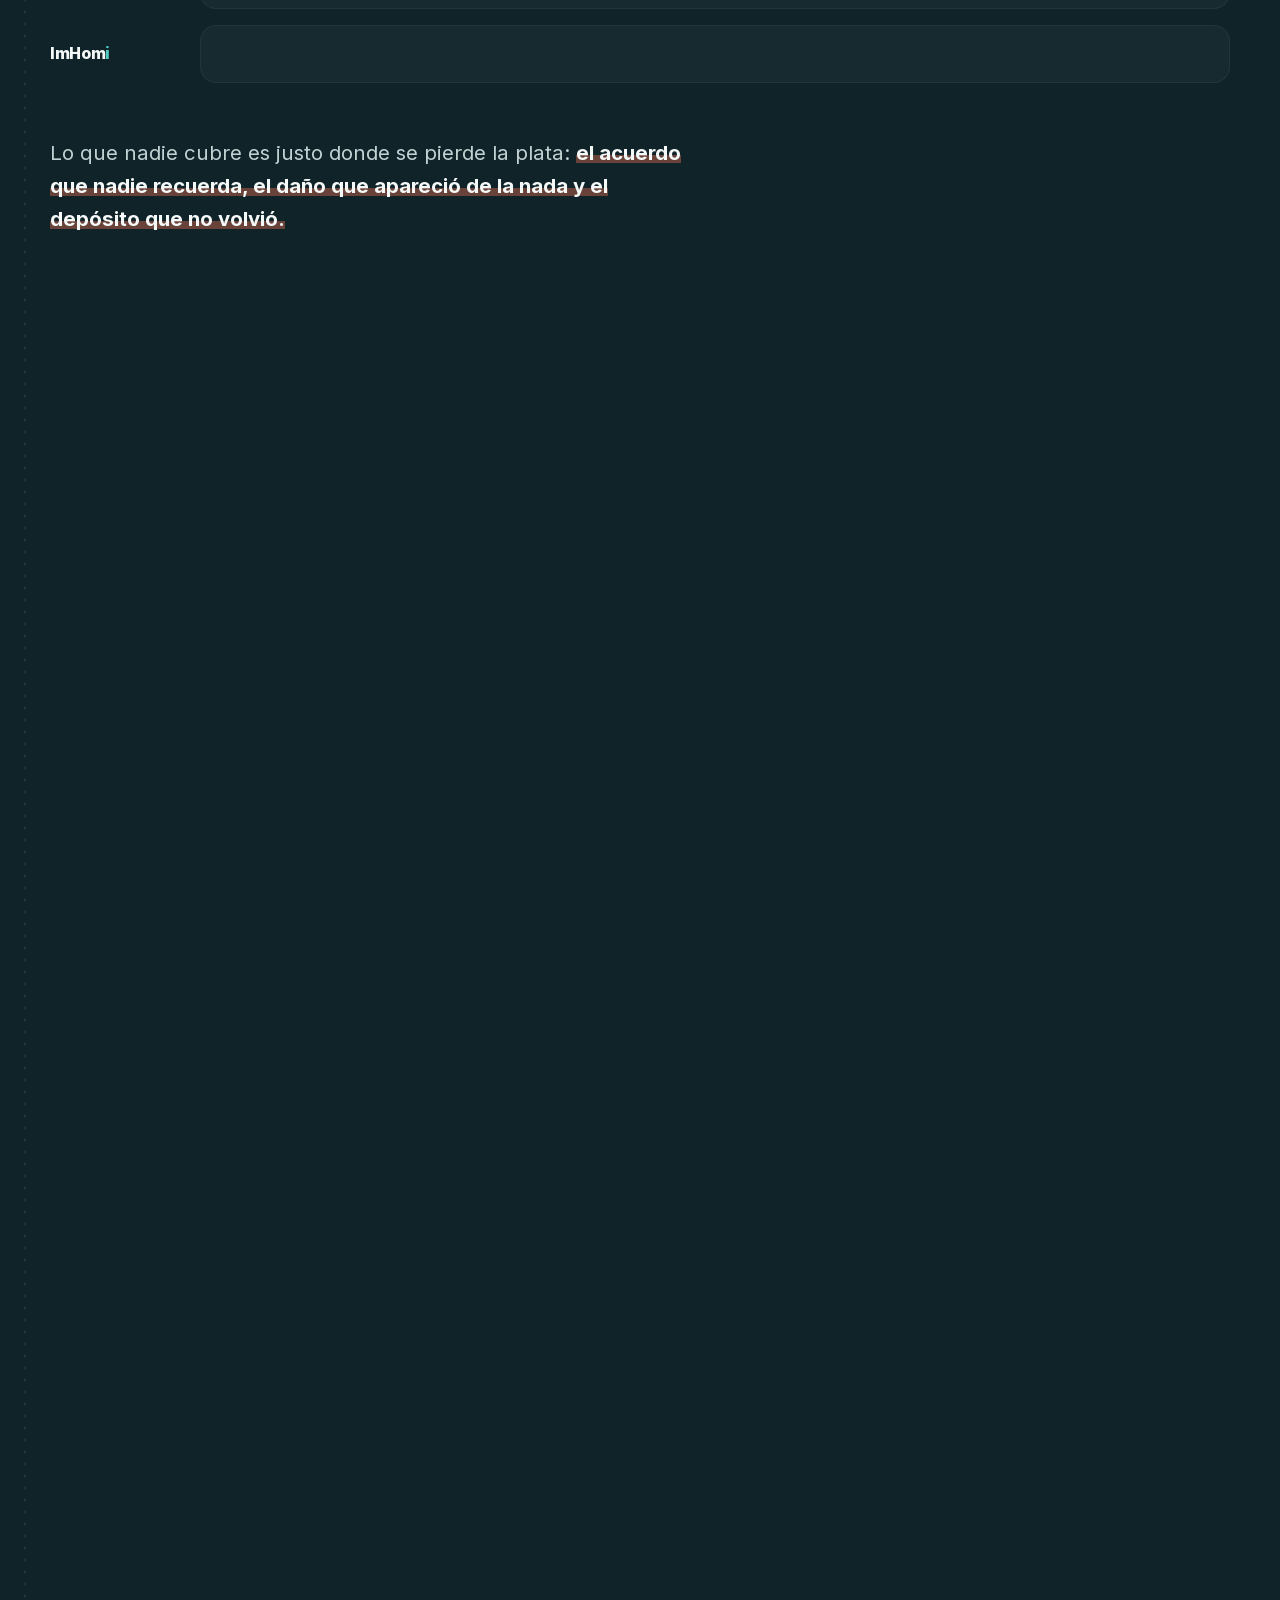
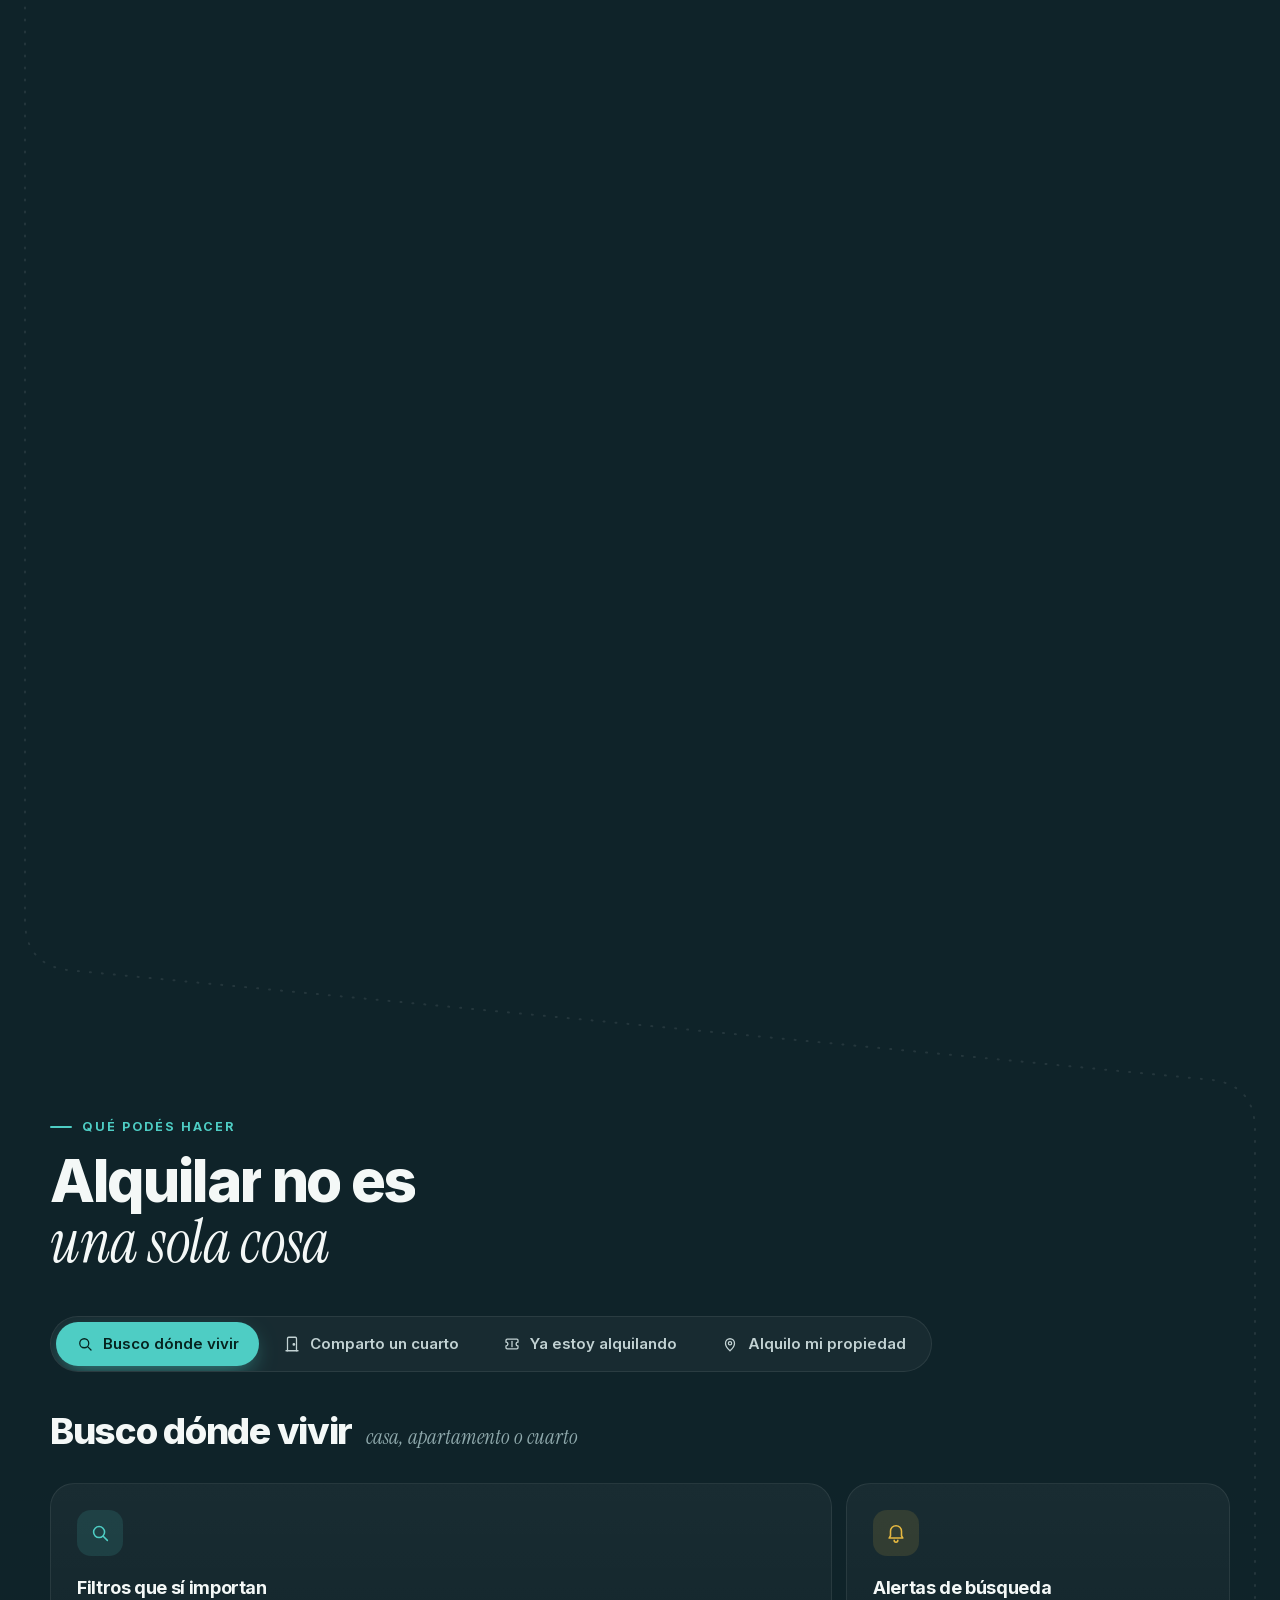
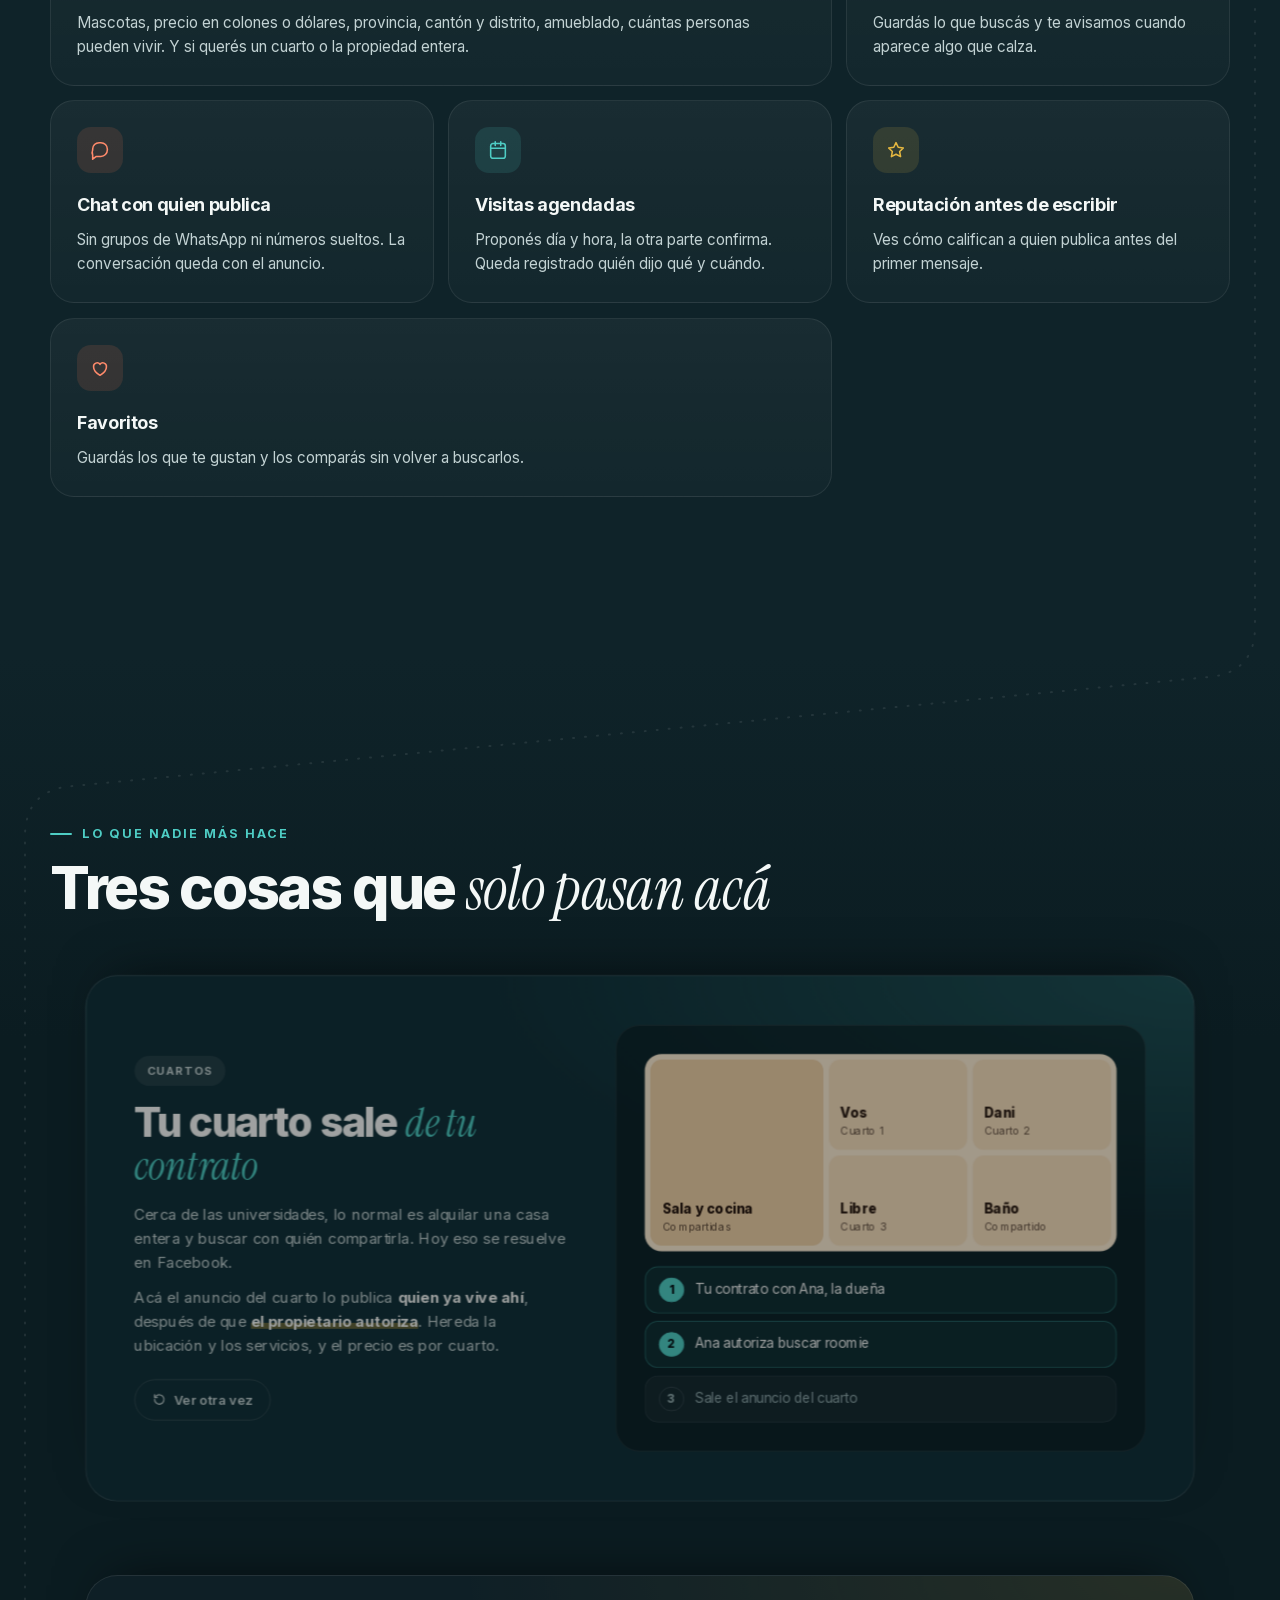
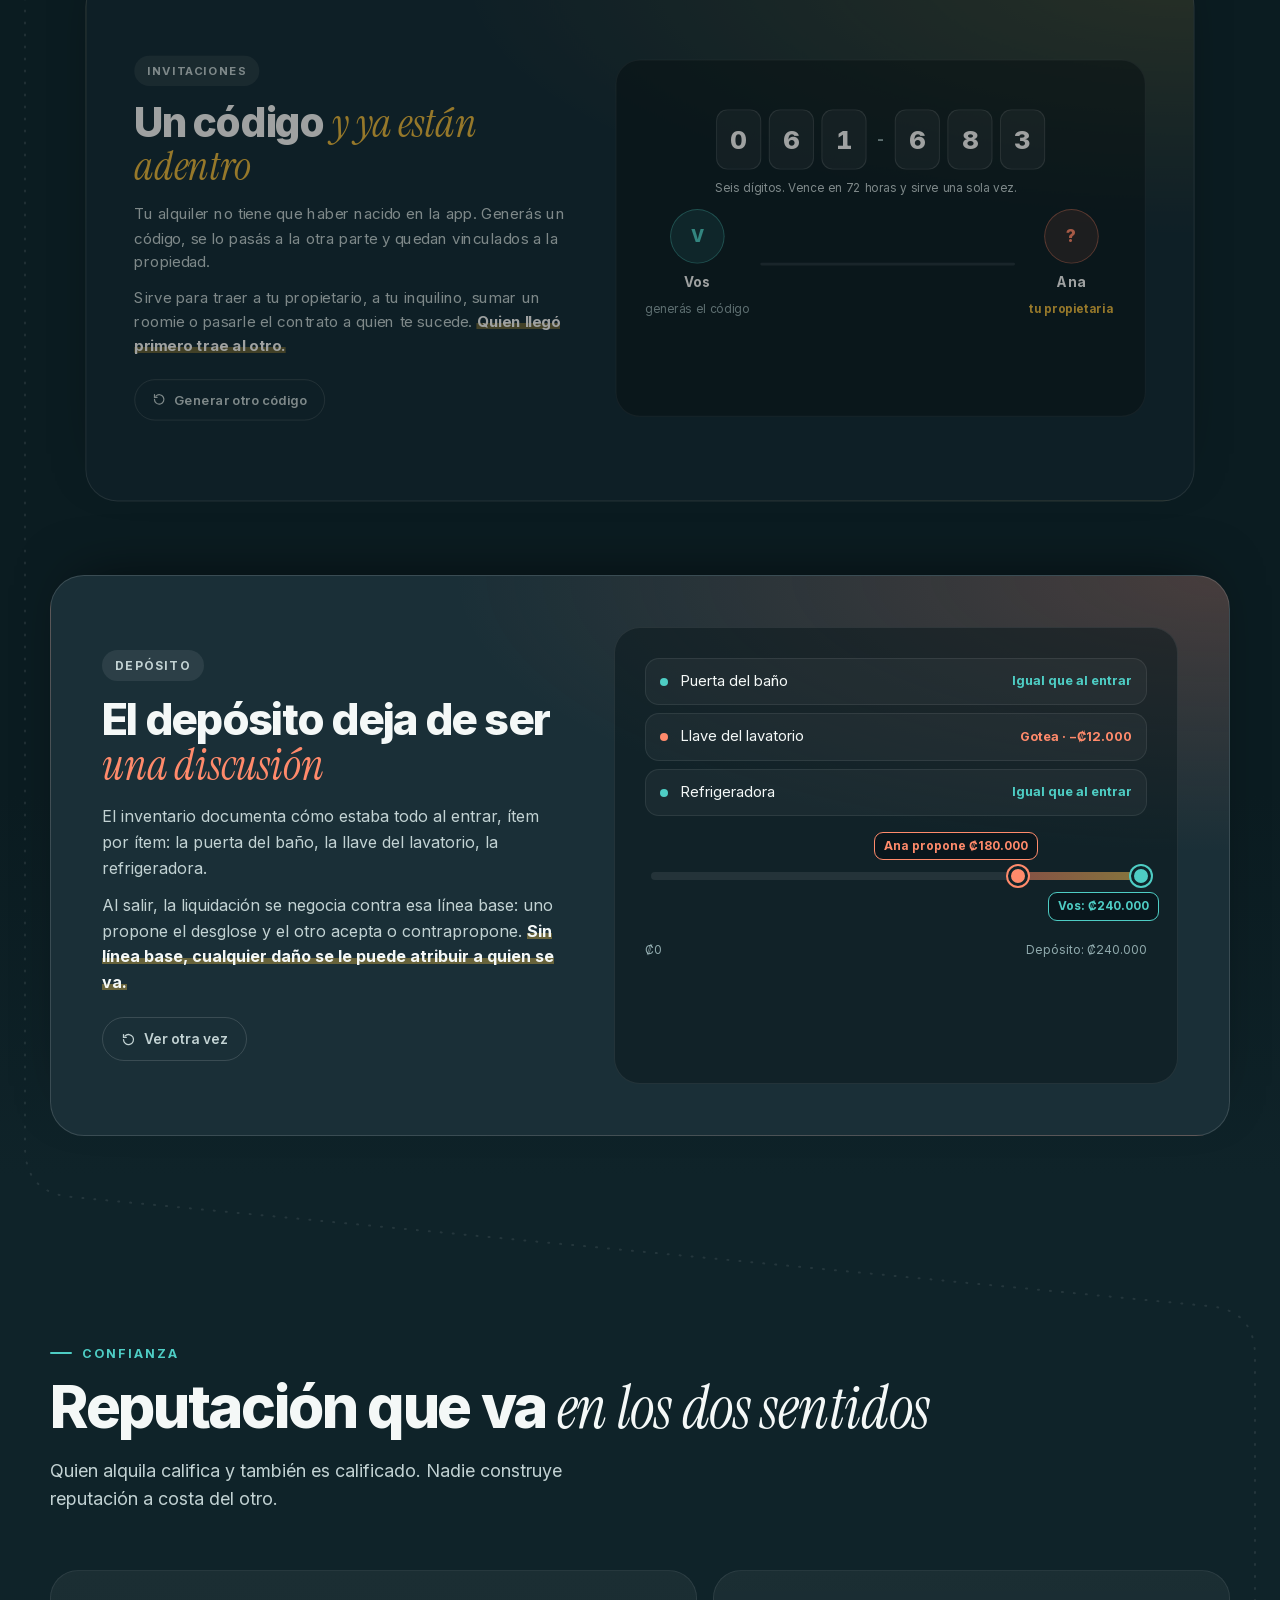
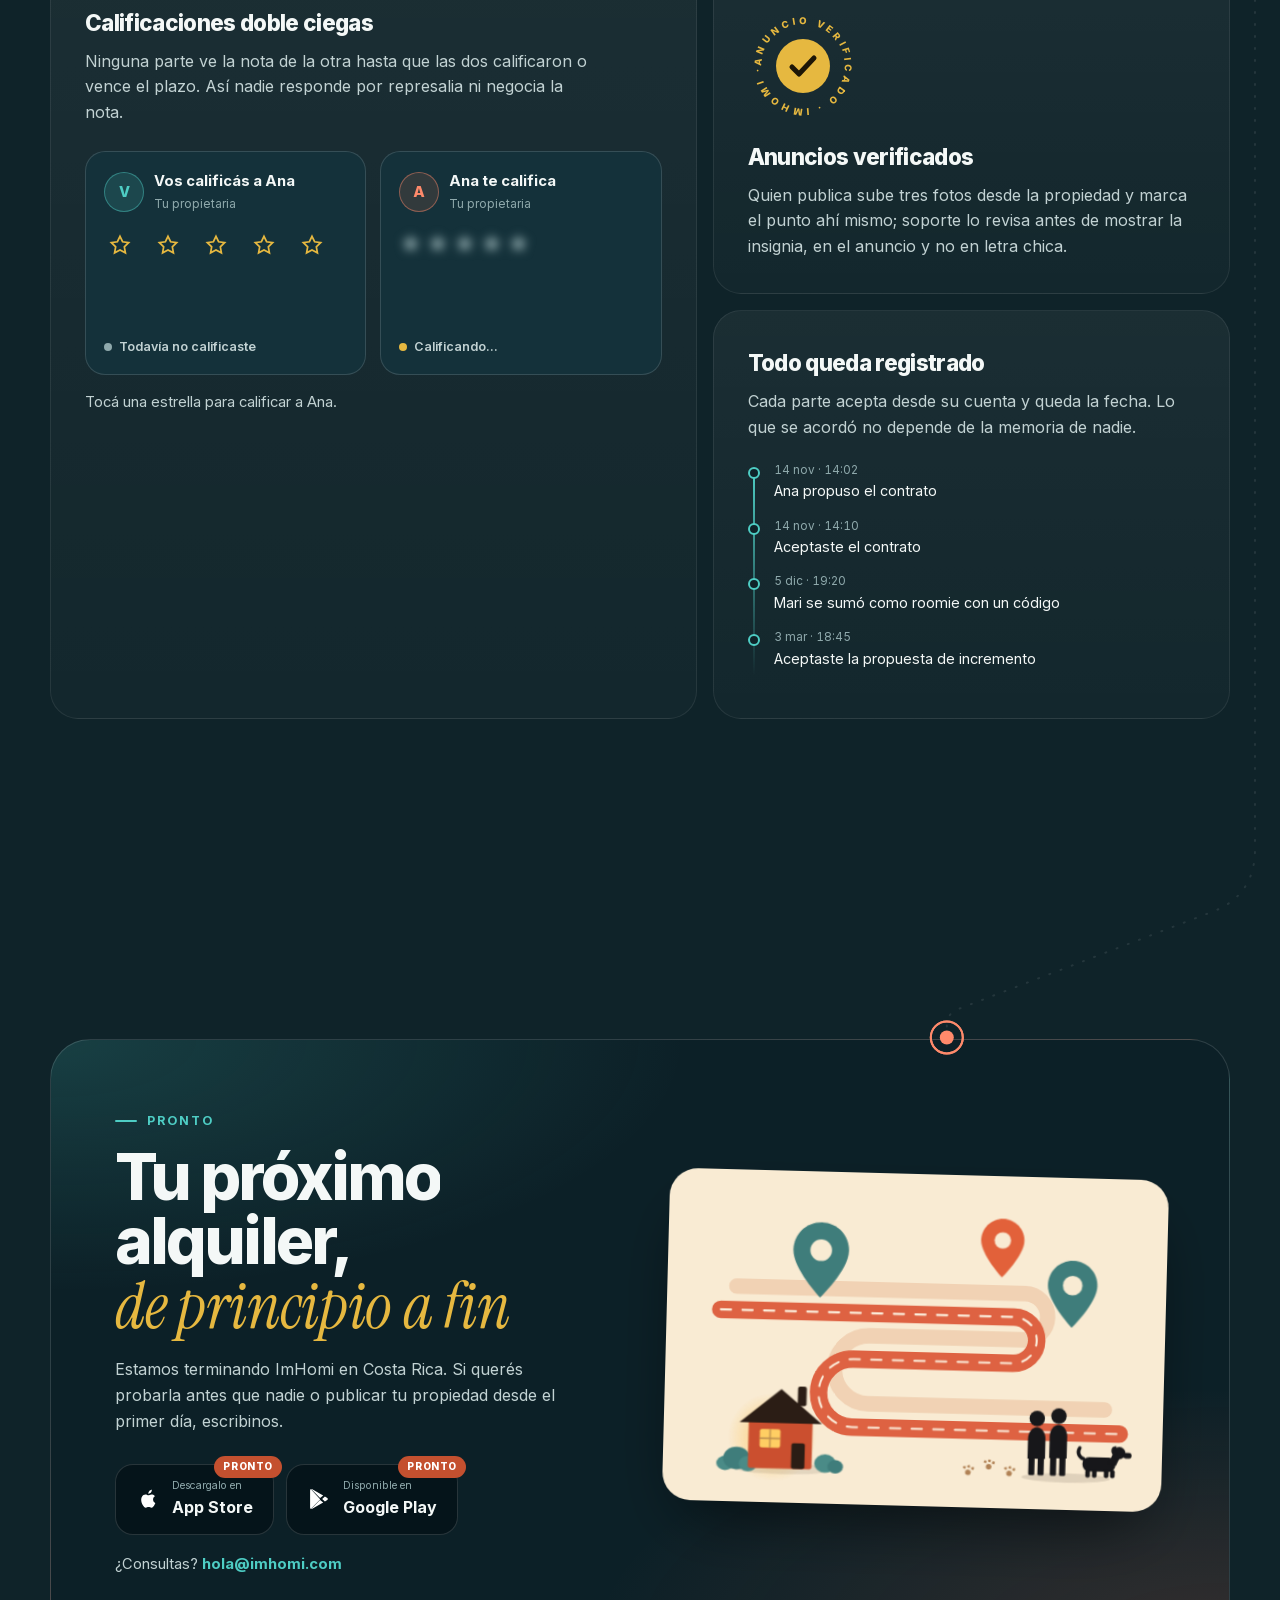
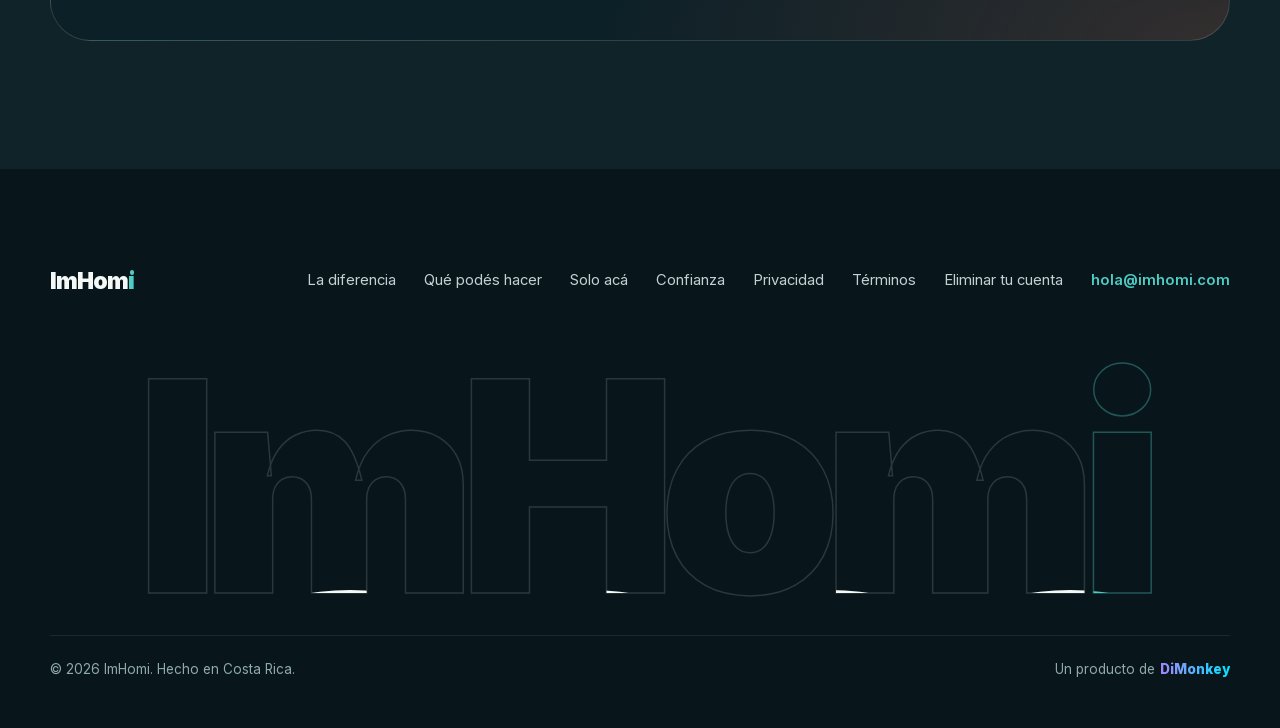
==== commit eed49907: "feat(web): términos y política 2026-11-25, mis datos, tipografías propias y textos revisados" ====
--- a/index.html
+++ b/index.html
@@ -29,10 +29,9 @@
   <link rel="icon" href="/favicon-96.png" type="image/png" sizes="96x96">
   <link rel="apple-touch-icon" href="/apple-touch-icon.png">
   <link rel="manifest" href="/site.webmanifest">
-  <link rel="preconnect" href="https://fonts.googleapis.com">
-  <link rel="preconnect" href="https://fonts.gstatic.com" crossorigin>
-  <!-- Inter como fuente variable (un solo archivo para 400–900) e Instrument Serif solo en cursiva, la única que se usa. -->
-  <link rel="stylesheet" href="https://fonts.googleapis.com/css2?family=Inter:wght@400..900&family=Instrument+Serif:ital@1&display=swap">
+  <!-- Las tipografías se sirven desde el sitio (css/fonts.css): ninguna visita le manda la IP a otro. -->
+  <link rel="preload" href="assets/fonts/inter-latin.woff2" as="font" type="font/woff2" crossorigin>
+  <link rel="stylesheet" href="css/fonts.css">
   <link rel="stylesheet" href="css/site.css">
   <link rel="stylesheet" href="css/home.css">
   <script>document.documentElement.classList.add('js')</script>
@@ -245,7 +244,7 @@
                 </div>
                 <div class="m-info">
                   <div class="m-tl"><b>Cuarto en casa compartida</b><span class="m-chip c-t"><svg class="ln" viewBox="0 0 24 24"><use href="#i-verified"/></svg>Verificado</span></div>
-                  <div class="m-meta"><svg class="fl" viewBox="0 0 24 24" style="color:#E6B840"><use href="#i-star"/></svg><strong>4,9</strong>del dueño · 23 calificaciones</div>
+                  <div class="m-meta"><svg class="fl" viewBox="0 0 24 24" style="color:#E6B840"><use href="#i-star"/></svg><strong>4,9</strong>como anfitrión · 23 calificaciones</div>
                   <div class="m-meta"><svg class="ln" viewBox="0 0 24 24" style="color:#4ECDC4;width:13px;height:13px"><use href="#i-pin"/></svg>San Pedro · hace 2 días</div>
                   <div class="m-tags"><span class="m-chip c-b"><svg class="fl" viewBox="0 0 24 24"><use href="#m-door"/></svg>Cuarto</span><span class="m-chip c-o"><svg class="fl" viewBox="0 0 24 24"><use href="#m-paw"/></svg>Mascotas</span><span class="m-incl"><svg class="ln" viewBox="0 0 24 24"><use href="#i-checkc"/></svg>Incluye agua y luz</span></div>
                   <div class="m-specs"><span><svg class="ln" viewBox="0 0 24 24"><use href="#i-bed"/></svg>3 hab</span><i></i><span><svg class="ln" viewBox="0 0 24 24"><use href="#i-shower"/></svg>2 baños</span><i></i><span><svg class="ln" viewBox="0 0 24 24"><use href="#i-ruler"/></svg>120 m²</span></div>
@@ -275,7 +274,7 @@
                 <div class="m-bub ot m-typing" style="--d:2300;--d2:3200"><i></i><i></i><i></i></div>
                 <div class="m-bub ot a" style="--d:3250">Claro, agendá la visita desde aquí arriba.<small>9:16</small></div>
               </div>
-              <div class="m-input"><span class="m-field">Escribe un mensaje...</span><span class="m-send"><svg class="fl" viewBox="0 0 24 24"><use href="#m-send"/></svg></span></div>
+              <div class="m-input"><span class="m-field">Escribí un mensaje</span><span class="m-send"><svg class="fl" viewBox="0 0 24 24"><use href="#m-send"/></svg></span></div>
             </div>
           </div>
 
@@ -291,9 +290,9 @@
                 <div class="m-handle"></div>
                 <div class="m-shh"><svg class="fl" viewBox="0 0 24 24"><use href="#m-calcheck"/></svg>Agendar visita</div>
                 <small>Cuarto en casa compartida</small>
-                <div class="m-sel go" style="--d:700"><svg class="ln" viewBox="0 0 24 24"><use href="#i-calendar"/></svg><span class="xf" style="--d:700"><span>Seleccioná la fecha</span><span>29/11/2026</span></span><svg class="ln chev" viewBox="0 0 24 24"><use href="#i-chev"/></svg></div>
-                <div class="m-sel go" style="--d:1300"><svg class="ln" viewBox="0 0 24 24"><use href="#i-clock"/></svg><span class="xf" style="--d:1300"><span>Seleccioná la hora</span><span>10:00</span></span><svg class="ln chev" viewBox="0 0 24 24"><use href="#i-chev"/></svg></div>
-                <div class="m-note">Nota para el propietario (opcional)</div>
+                <div class="m-sel go" style="--d:700"><svg class="ln" viewBox="0 0 24 24"><use href="#i-calendar"/></svg><span class="xf" style="--d:700"><span>Seleccioná la fecha</span><span>29 de noviembre de 2026</span></span><svg class="ln chev" viewBox="0 0 24 24"><use href="#i-chev"/></svg></div>
+                <div class="m-sel go" style="--d:1300"><svg class="ln" viewBox="0 0 24 24"><use href="#i-clock"/></svg><span class="xf" style="--d:1300"><span>Seleccioná la hora</span><span>10:00 a. m.</span></span><svg class="ln chev" viewBox="0 0 24 24"><use href="#i-chev"/></svg></div>
+                <div class="m-note">Nota para Ana Rodríguez (opcional)</div>
                 <div class="m-btn2 pri tap" style="--t:2300">Solicitar visita</div>
               </div>
               <i class="m-touch" style="left:195px;top:567px;--t:700"></i>
@@ -308,7 +307,7 @@
               <div class="m-gh go" style="--d:4300"><i></i><span class="xf" style="--d:4300"><span>Pendientes</span><span>Confirmadas</span></span></div>
               <div class="m-vcard go a" style="--d:3150">
                 <div class="m-vt">Cuarto en casa compartida</div>
-                <div class="m-dt"><span><svg class="ln" viewBox="0 0 24 24"><use href="#i-calendar"/></svg>29/11/2026</span><span><svg class="ln" viewBox="0 0 24 24"><use href="#i-clock"/></svg>10:00</span></div>
+                <div class="m-dt"><span><svg class="ln" viewBox="0 0 24 24"><use href="#i-calendar"/></svg>dom 29 nov 2026</span><span><svg class="ln" viewBox="0 0 24 24"><use href="#i-clock"/></svg>10:00 a. m.</span></div>
                 <div class="m-vnote"><svg class="ln" viewBox="0 0 24 24"><use href="#i-chat"/></svg>Me interesa el cuarto del fondo.</div>
                 <div class="m-addr go" style="--d:4500"><b>Dirección exacta</b>Del Más x Menos de San Pedro, 200 m norte, casa esquinera.</div>
                 <div class="m-vact"><div class="xf blk" style="--d:4500"><div class="m-btn2 scd red">Cancelar visita</div><div class="m-btn2 scd"><svg class="fl" viewBox="0 0 24 24"><use href="#m-locdot"/></svg>Ir con Google Maps</div></div></div>
@@ -352,13 +351,13 @@
               <div class="m-rcard a" style="--d:600">
                 <div class="m-rt"><b>Cuarto 3 · San Pedro</b><span class="xf" style="--d:2300"><span class="m-st c-b">Pendiente</span><span class="m-st c-g">Activa</span></span></div>
                 <p>Tu roomie: Mari Solís</p><p>₡120.000 por mes</p>
-                <p class="m-rn"><svg class="ln" viewBox="0 0 24 24"><use href="#i-info"/></svg>Este depósito se lo devolvés vos, no el dueño de la propiedad.</p>
+                <p class="m-rn"><svg class="ln" viewBox="0 0 24 24"><use href="#i-info"/></svg>Este depósito se lo devolvés vos, no el propietario.</p>
                 <div class="m-pair m-reveal" style="--d:2500"><span class="m-btn2 scd">Inventario</span><span class="m-btn2 scd red">Terminar convivencia</span></div>
               </div>
               <div class="m-rcard a" style="--d:250">
                 <div class="m-rt"><b>Cuarto 2 · San Pedro</b><span class="m-st c-g">Activa</span></div>
                 <p>Tu roomie: Dani Mora</p><p>₡120.000 por mes</p>
-                <p class="m-rn"><svg class="ln" viewBox="0 0 24 24"><use href="#i-info"/></svg>Este depósito se lo devolvés vos, no el dueño de la propiedad.</p>
+                <p class="m-rn"><svg class="ln" viewBox="0 0 24 24"><use href="#i-info"/></svg>Este depósito se lo devolvés vos, no el propietario.</p>
                 <div class="m-pair"><span class="m-btn2 scd">Inventario</span><span class="m-btn2 scd red">Terminar convivencia</span></div>
               </div>
             </div>
@@ -379,9 +378,9 @@
                   <div class="m-ded"><span>Llave del lavatorio</span><b>₡12.000</b></div>
                   <div class="m-nb c-r s1"><div><strong>Argumento del inquilino</strong>La pintura ya estaba así cuando entré.</div></div>
                   <p class="m-sub">HISTORIAL</p>
-                  <div class="m-hist"><i></i>Propuesta inicial<b>₡30.000</b><small>03/12/2027</small></div>
-                  <div class="m-hist s1"><i></i>Contrapropuesta<b>₡12.000</b><small>04/12/2027</small></div>
-                  <div class="m-hist s2" style="--c:#2ECC71"><i></i>Aceptada<b>₡12.000</b><small>04/12/2027</small></div>
+                  <div class="m-hist"><i></i>Propuesta inicial<b>₡30.000</b><small>3 dic 2027</small></div>
+                  <div class="m-hist s1"><i></i>Contrapropuesta<b>₡12.000</b><small>4 dic 2027</small></div>
+                  <div class="m-hist s2" style="--c:#2ECC71"><i></i>Aceptada<b>₡12.000</b><small>4 dic 2027</small></div>
                   <div class="m-done s2"><span class="ic"><svg class="ln" viewBox="0 0 24 24"><use href="#i-checkc"/></svg></span><div><b>Acuerdo alcanzado</b><small>Devolución: ₡228.000</small></div></div>
                 </div>
               </div>
@@ -479,9 +478,9 @@
         <div class="panel-h"><h3>Comparto un cuarto</h3><span>busco roomie o busco cuarto</span></div>
         <ul class="bento">
           <li class="cap" style="--i:0"><span class="ico ico--t"><svg viewBox="0 0 24 24"><use href="#i-door"/></svg></span><h4>Cuartos, no solo propiedades</h4><p>Una categoría propia. El precio y el depósito que ves son <strong>por cuarto</strong>, no por la casa entera.</p></li>
-          <li class="cap cap--wide" style="--i:1"><span class="ico ico--c"><svg viewBox="0 0 24 24"><use href="#i-doc"/></svg></span><h4>Publicá tu cuarto, con permiso del dueño</h4><p>Pedís la autorización a tu arrendador desde la app. Cuando la da, el anuncio sale de tu contrato activo y hereda ubicación y servicios del anuncio del dueño. Vos ponés tu precio y tu depósito. Nada de subarriendo a escondidas.</p></li>
+          <li class="cap cap--wide" style="--i:1"><span class="ico ico--c"><svg viewBox="0 0 24 24"><use href="#i-doc"/></svg></span><h4>Publicá tu cuarto, con permiso del propietario</h4><p>Le pedís la autorización a tu propietario desde la app. Cuando la da, el anuncio sale de tu contrato activo y hereda ubicación y servicios del anuncio del propietario. Vos ponés tu precio y tu depósito. Nada de subarriendo a escondidas.</p></li>
           <li class="cap" style="--i:2"><span class="ico ico--g"><svg viewBox="0 0 24 24"><use href="#i-users"/></svg></span><h4>Cuántos lugares quedan</h4><p>El anuncio dice cuántos cupos tiene y cuántos siguen libres.</p></li>
-          <li class="cap" style="--i:3"><span class="ico ico--t"><svg viewBox="0 0 24 24"><use href="#i-split"/></svg></span><h4>Acuerdo de convivencia</h4><p>Cuánto pagás por mes, el depósito y desde cuándo, con su propio estado, aparte del contrato del dueño.</p></li>
+          <li class="cap" style="--i:3"><span class="ico ico--t"><svg viewBox="0 0 24 24"><use href="#i-split"/></svg></span><h4>Acuerdo de convivencia</h4><p>Cuánto pagás por mes, el depósito y desde cuándo, con su propio estado, aparte del contrato del propietario.</p></li>
           <li class="cap" style="--i:4"><span class="ico ico--g"><svg viewBox="0 0 24 24"><use href="#i-star"/></svg></span><h4>Calificá a tu roomie</h4><p>La convivencia también deja reputación.</p></li>
         </ul>
       </div>
@@ -489,16 +488,16 @@
         <div class="panel-h"><h3>Ya estoy alquilando</h3><span>quiero traerlo a ImHomi</span></div>
         <ul class="bento">
           <li class="cap cap--wide" style="--i:0"><span class="ico ico--c"><svg viewBox="0 0 24 24"><use href="#i-ticket"/></svg></span><h4>Traé tu alquiler con un código</h4><p>No hace falta que empiece en ImHomi. Generás un código, se lo pasás a la otra parte y se une a la propiedad. Funciona en las dos direcciones: quien llegó primero trae al otro.</p></li>
-          <li class="cap" style="--i:1"><span class="ico ico--t"><svg viewBox="0 0 24 24"><use href="#i-swap"/></svg></span><h4>Cuatro maneras de sumarse</h4><p>Tu arrendador, tu inquilino, un roomie, o quien te sucede en el contrato.</p></li>
-          <li class="cap" style="--i:2"><span class="ico ico--g"><svg viewBox="0 0 24 24"><use href="#i-clipboard"/></svg></span><h4>Inventario del inmueble</h4><p>Cómo estaba todo al entrar, ítem por ítem. Sin esa línea base, cualquier daño se te puede atribuir.</p></li>
+          <li class="cap" style="--i:1"><span class="ico ico--t"><svg viewBox="0 0 24 24"><use href="#i-swap"/></svg></span><h4>Cuatro maneras de sumarse</h4><p>Tu propietario, tu inquilino, un roomie, o quien te sucede en el contrato.</p></li>
+          <li class="cap" style="--i:2"><span class="ico ico--g"><svg viewBox="0 0 24 24"><use href="#i-clipboard"/></svg></span><h4>Inventario de la propiedad</h4><p>Cómo estaba todo al entrar, ítem por ítem. Sin esa línea base, cualquier daño se te puede atribuir.</p></li>
           <li class="cap cap--wide" style="--i:3"><span class="ico ico--c"><svg viewBox="0 0 24 24"><use href="#i-coins"/></svg></span><h4>Liquidación del depósito</h4><p>Una parte propone el desglose contra el inventario y la otra acepta o contrapropone, dentro de la app, hasta que queda cerrado.</p></li>
         </ul>
       </div>
       <div class="panel" role="tabpanel" id="p-dueno" aria-labelledby="t-dueno" hidden>
-        <div class="panel-h"><h3>Alquilo mi propiedad</h3><span>soy el arrendador</span></div>
+        <div class="panel-h"><h3>Alquilo mi propiedad</h3><span>soy el propietario</span></div>
         <ul class="bento">
           <li class="cap" style="--i:0"><span class="ico ico--t"><svg viewBox="0 0 24 24"><use href="#i-tag"/></svg></span><h4>Publicar es gratis</h4><p>Sin comisión y sin pagar para que tu anuncio se vea.</p></li>
-          <li class="cap" style="--i:1"><span class="ico ico--g"><svg viewBox="0 0 24 24"><use href="#i-shield"/></svg></span><h4>Anuncio verificado</h4><p>Pasás la verificación una vez y tu anuncio lo muestra.</p></li>
+          <li class="cap" style="--i:1"><span class="ico ico--g"><svg viewBox="0 0 24 24"><use href="#i-shield"/></svg></span><h4>Anuncio verificado</h4><p>Subís tres fotos desde la propiedad, soporte las revisa y tu anuncio muestra la insignia.</p></li>
           <li class="cap" style="--i:2"><span class="ico ico--c"><svg viewBox="0 0 24 24"><use href="#i-doc"/></svg></span><h4>Términos que las dos partes aceptan</h4><p>Cada parte los acepta desde su cuenta. Las enmiendas y las renovaciones también se proponen y se aceptan en la app.</p></li>
           <li class="cap" style="--i:3"><span class="ico ico--t"><svg viewBox="0 0 24 24"><use href="#i-clock"/></svg></span><h4>Aviso antes del vencimiento</h4><p>Recordatorios conforme se acerca la fecha, para que renovar no sea una carrera.</p></li>
           <li class="cap" style="--i:4"><span class="ico ico--g"><svg viewBox="0 0 24 24"><use href="#i-calendar"/></svg></span><h4>Visitas ordenadas</h4><p>Las solicitudes llegan a un solo lugar, con día y hora.</p></li>
@@ -522,7 +521,7 @@
           <span class="ktag">Cuartos</span>
           <h3>Tu cuarto sale <span class="serif">de tu contrato</span></h3>
           <p>Cerca de las universidades, lo normal es alquilar una casa entera y buscar con quién compartirla. Hoy eso se resuelve en Facebook.</p>
-          <p>Acá el anuncio del cuarto lo publica <strong>quien ya vive ahí</strong>, después de que <strong class="mark">el arrendador autoriza</strong>. Hereda la ubicación y los servicios, y el precio es por cuarto.</p>
+          <p>Acá el anuncio del cuarto lo publica <strong>quien ya vive ahí</strong>, después de que <strong class="mark">el propietario autoriza</strong>. Hereda la ubicación y los servicios, y el precio es por cuarto.</p>
           <button class="replay" data-replay="cuarto" type="button"><svg viewBox="0 0 24 24" aria-hidden="true"><use href="#i-replay"/></svg>Ver otra vez</button>
         </div>
         <div class="demo" id="demo-cuarto" aria-hidden="true">
@@ -548,7 +547,7 @@
           <span class="ktag">Invitaciones</span>
           <h3>Un código <span class="serif">y ya están adentro</span></h3>
           <p>Tu alquiler no tiene que haber nacido en la app. Generás un código, se lo pasás a la otra parte y quedan vinculados a la propiedad.</p>
-          <p>Sirve para traer a tu arrendador, a tu inquilino, sumar un roomie o pasarle el contrato a quien te sucede. <strong class="mark">Quien llegó primero trae al otro.</strong></p>
+          <p>Sirve para traer a tu propietario, a tu inquilino, sumar un roomie o pasarle el contrato a quien te sucede. <strong class="mark">Quien llegó primero trae al otro.</strong></p>
           <button class="replay" data-replay="codigo" type="button"><svg viewBox="0 0 24 24" aria-hidden="true"><use href="#i-replay"/></svg>Generar otro código</button>
         </div>
         <div class="demo" id="demo-codigo" aria-hidden="true">
@@ -557,7 +556,7 @@
           <div class="link">
             <div class="person"><span class="av av--t">V</span><b>Vos</b><small>generás el código</small></div>
             <div class="wire"></div>
-            <div class="person"><span class="av">?</span><b id="whoName">Ana</b><small class="role" id="role">tu arrendadora</small></div>
+            <div class="person"><span class="av">?</span><b id="whoName">Ana</b><small class="role" id="role">tu propietaria</small></div>
           </div>
           <p class="ok"><svg viewBox="0 0 24 24" width="18" fill="none" stroke="currentColor" stroke-width="2.6" stroke-linecap="round"><use href="#i-check"/></svg>Vinculados a la propiedad</p>
         </div>
@@ -605,7 +604,7 @@
         <div class="blind">
           <div class="flip" id="flipYou">
             <div class="face front">
-              <header><span class="av av--t">V</span><div><b>Vos calificás a Ana</b><small>Tu arrendadora</small></div></header>
+              <header><span class="av av--t">V</span><div><b>Vos calificás a Ana</b><small>Tu propietaria</small></div></header>
               <div class="stars" id="stars" role="radiogroup" aria-label="Tu calificación para Ana">
                 <button type="button" role="radio" aria-checked="false" aria-label="1 estrella"><svg viewBox="0 0 24 24"><use href="#i-star"/></svg></button>
                 <button type="button" role="radio" aria-checked="false" aria-label="2 estrellas"><svg viewBox="0 0 24 24"><use href="#i-star"/></svg></button>
@@ -616,19 +615,19 @@
               <span class="st8" id="youState"><i></i>Todavía no calificaste</span>
             </div>
             <div class="face back">
-              <header><span class="av av--t">V</span><div><b>Le diste a Ana</b><small>Visible para las dos</small></div></header>
+              <header><span class="av av--t">V</span><div><b>Le diste a Ana</b><small>Visible en el perfil</small></div></header>
               <span class="shown-stars" id="youShown">★★★★★</span>
               <span class="quote">“Respondió rápido y devolvió el depósito como acordamos.”</span>
             </div>
           </div>
           <div class="flip" id="flipHer">
             <div class="face front">
-              <header><span class="av">A</span><div><b>Ana te califica</b><small>Tu arrendadora</small></div></header>
+              <header><span class="av">A</span><div><b>Ana te califica</b><small>Tu propietaria</small></div></header>
               <span class="hidden-stars" aria-hidden="true">★★★★★</span>
               <span class="st8 wait" id="herState"><i></i>Calificando…</span>
             </div>
             <div class="face back">
-              <header><span class="av">A</span><div><b>Ana te dio</b><small>Visible para las dos</small></div></header>
+              <header><span class="av">A</span><div><b>Ana te dio</b><small>Visible en el perfil</small></div></header>
               <span class="shown-stars">★★★★★</span>
               <span class="quote">“Dejó todo como lo recibió. Lo recomiendo.”</span>
             </div>
@@ -647,7 +646,7 @@
           </svg>
         </div>
         <h3>Anuncios verificados</h3>
-        <p>Pasan por verificación y el estado se muestra en el anuncio, no en letra chica.</p>
+        <p>Quien publica sube tres fotos desde la propiedad y marca el punto ahí mismo; soporte lo revisa antes de mostrar la insignia, en el anuncio y no en letra chica.</p>
       </div>
 
       <div class="tcard" data-reveal style="--d:2">
--- a/css/fonts.css
+++ b/css/fonts.css
@@ -0,0 +1,65 @@
+/*
+ * Las tipografías del sitio, servidas desde el propio sitio (assets/fonts).
+ *
+ * Venían de Google Fonts: cada visita le mandaba la IP a Google, y la
+ * Política lo tenía que declarar (decisión del dueño, 26/11/2026). Son los
+ * mismos archivos que servía Google —Inter variable 400–900 e Instrument
+ * Serif—, en los subconjuntos latino y latino extendido (el ₡ está en el
+ * extendido: U+20A1), con la misma regla de carga: font-display: swap, el
+ * texto se ve enseguida con la de respaldo y cambia cuando llega la fuente.
+ *
+ * Licencia: SIL Open Font License 1.1, en assets/fonts/OFL-*.txt.
+ * Si se cambia una fuente o se suma un peso, va acá: es la única definición.
+ */
+
+/* Inter, variable: un archivo para todos los pesos que usa el sitio. */
+@font-face {
+  font-family: 'Inter';
+  font-style: normal;
+  font-weight: 400 900;
+  font-display: swap;
+  src: url(../assets/fonts/inter-latin-ext.woff2) format('woff2');
+  unicode-range: U+0100-02BA, U+02BD-02C5, U+02C7-02CC, U+02CE-02D7, U+02DD-02FF, U+0304, U+0308, U+0329, U+1D00-1DBF, U+1E00-1E9F, U+1EF2-1EFF, U+2020, U+20A0-20AB, U+20AD-20C4, U+2113, U+2C60-2C7F, U+A720-A7FF;
+}
+@font-face {
+  font-family: 'Inter';
+  font-style: normal;
+  font-weight: 400 900;
+  font-display: swap;
+  src: url(../assets/fonts/inter-latin.woff2) format('woff2');
+  unicode-range: U+0000-00FF, U+0131, U+0152-0153, U+02BB-02BC, U+02C6, U+02DA, U+02DC, U+0304, U+0308, U+0329, U+2000-206F, U+20AC, U+2122, U+2191, U+2193, U+2212, U+2215, U+FEFF, U+FFFD;
+}
+
+/* Instrument Serif: la cursiva es la que usa el sitio; la recta, el lienzo. */
+@font-face {
+  font-family: 'Instrument Serif';
+  font-style: italic;
+  font-weight: 400;
+  font-display: swap;
+  src: url(../assets/fonts/instrument-serif-italic-latin-ext.woff2) format('woff2');
+  unicode-range: U+0100-02BA, U+02BD-02C5, U+02C7-02CC, U+02CE-02D7, U+02DD-02FF, U+0304, U+0308, U+0329, U+1D00-1DBF, U+1E00-1E9F, U+1EF2-1EFF, U+2020, U+20A0-20AB, U+20AD-20C4, U+2113, U+2C60-2C7F, U+A720-A7FF;
+}
+@font-face {
+  font-family: 'Instrument Serif';
+  font-style: italic;
+  font-weight: 400;
+  font-display: swap;
+  src: url(../assets/fonts/instrument-serif-italic-latin.woff2) format('woff2');
+  unicode-range: U+0000-00FF, U+0131, U+0152-0153, U+02BB-02BC, U+02C6, U+02DA, U+02DC, U+0304, U+0308, U+0329, U+2000-206F, U+20AC, U+2122, U+2191, U+2193, U+2212, U+2215, U+FEFF, U+FFFD;
+}
+@font-face {
+  font-family: 'Instrument Serif';
+  font-style: normal;
+  font-weight: 400;
+  font-display: swap;
+  src: url(../assets/fonts/instrument-serif-latin-ext.woff2) format('woff2');
+  unicode-range: U+0100-02BA, U+02BD-02C5, U+02C7-02CC, U+02CE-02D7, U+02DD-02FF, U+0304, U+0308, U+0329, U+1D00-1DBF, U+1E00-1E9F, U+1EF2-1EFF, U+2020, U+20A0-20AB, U+20AD-20C4, U+2113, U+2C60-2C7F, U+A720-A7FF;
+}
+@font-face {
+  font-family: 'Instrument Serif';
+  font-style: normal;
+  font-weight: 400;
+  font-display: swap;
+  src: url(../assets/fonts/instrument-serif-latin.woff2) format('woff2');
+  unicode-range: U+0000-00FF, U+0131, U+0152-0153, U+02BB-02BC, U+02C6, U+02DA, U+02DC, U+0304, U+0308, U+0329, U+2000-206F, U+20AC, U+2122, U+2191, U+2193, U+2212, U+2215, U+FEFF, U+FFFD;
+}
